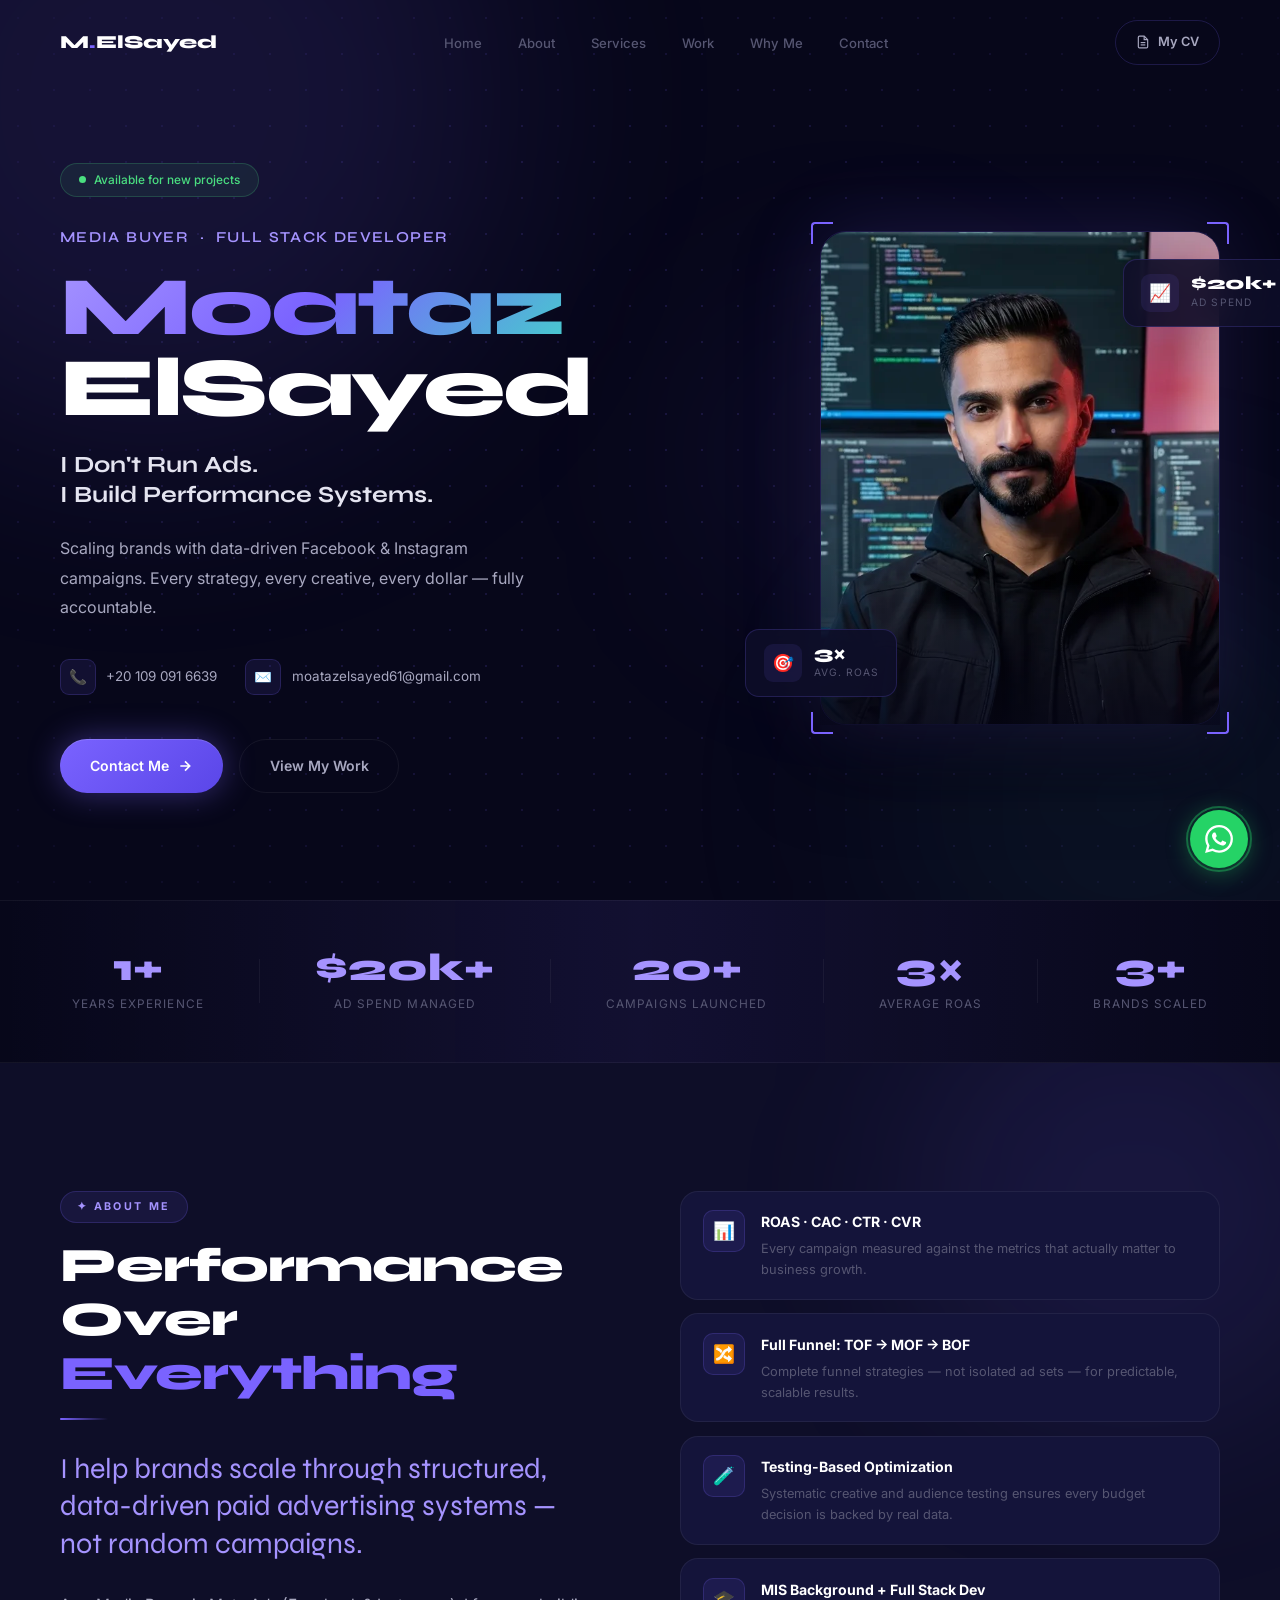
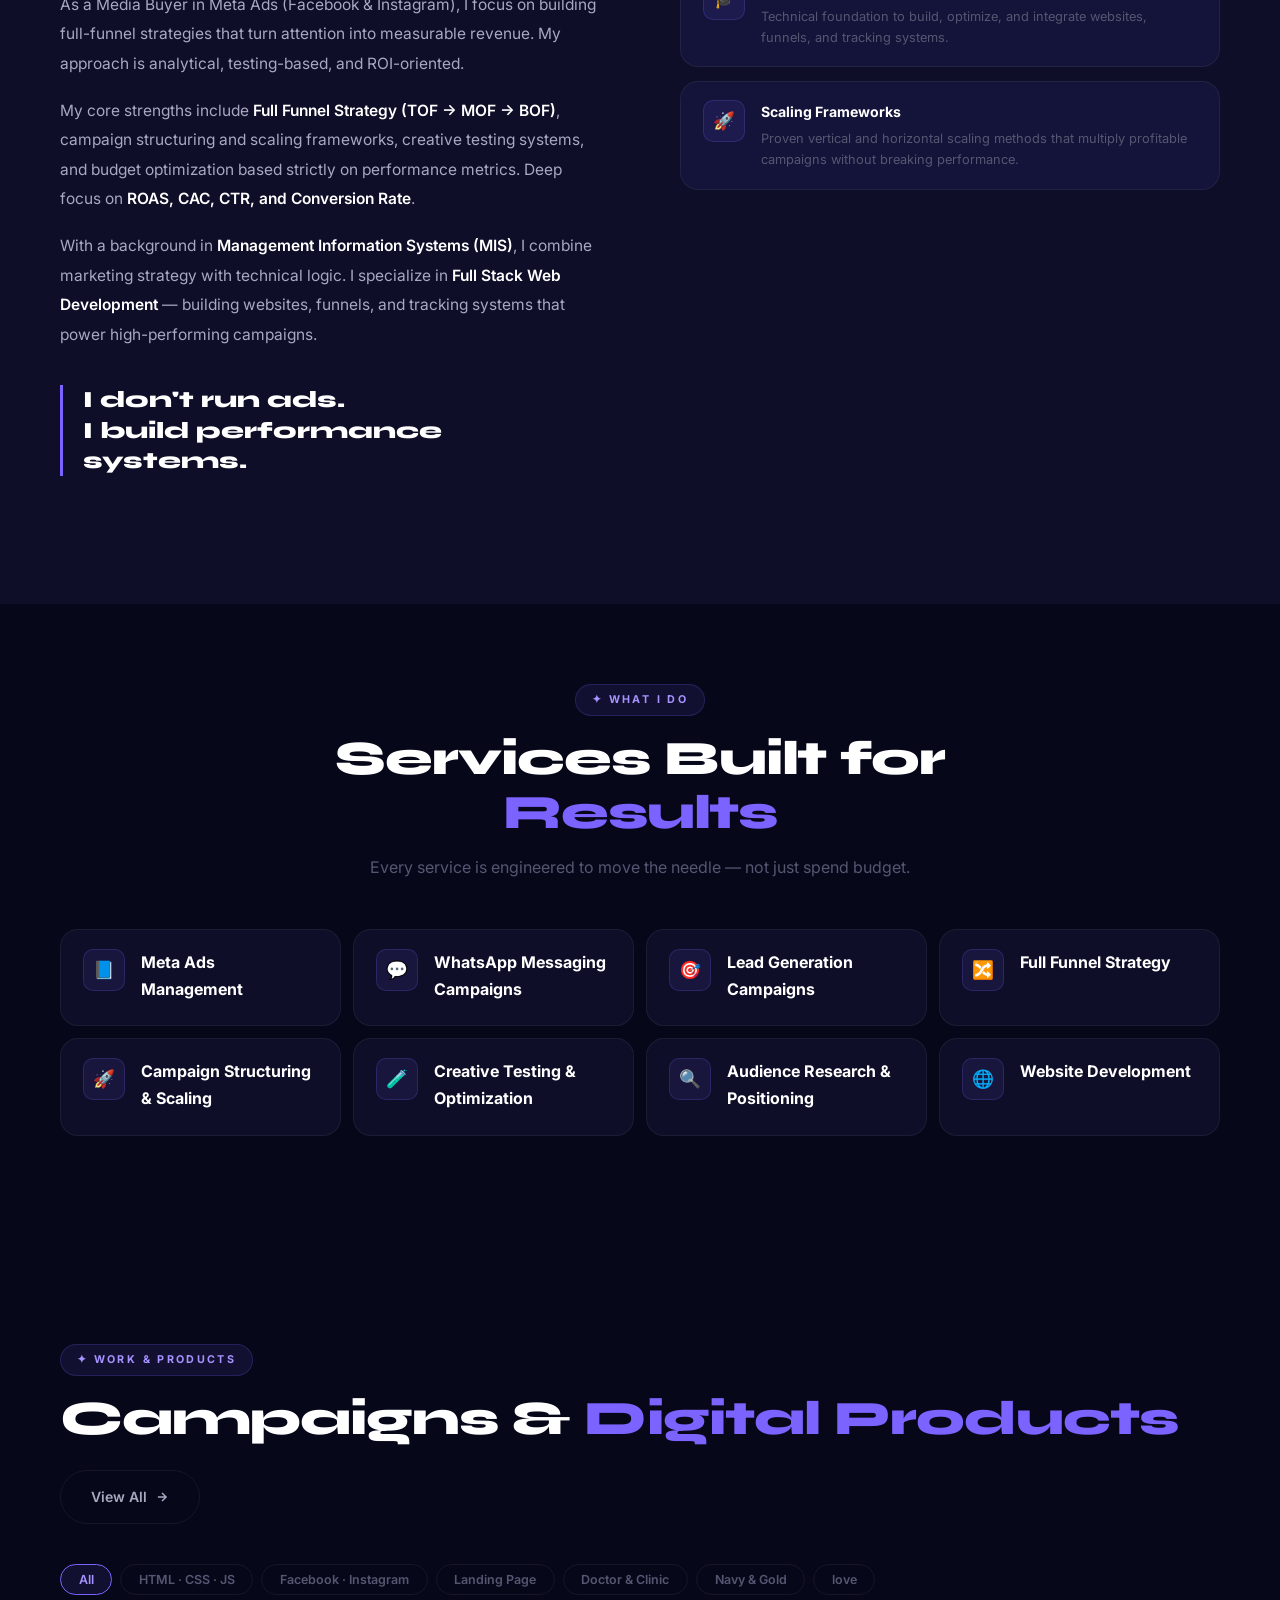
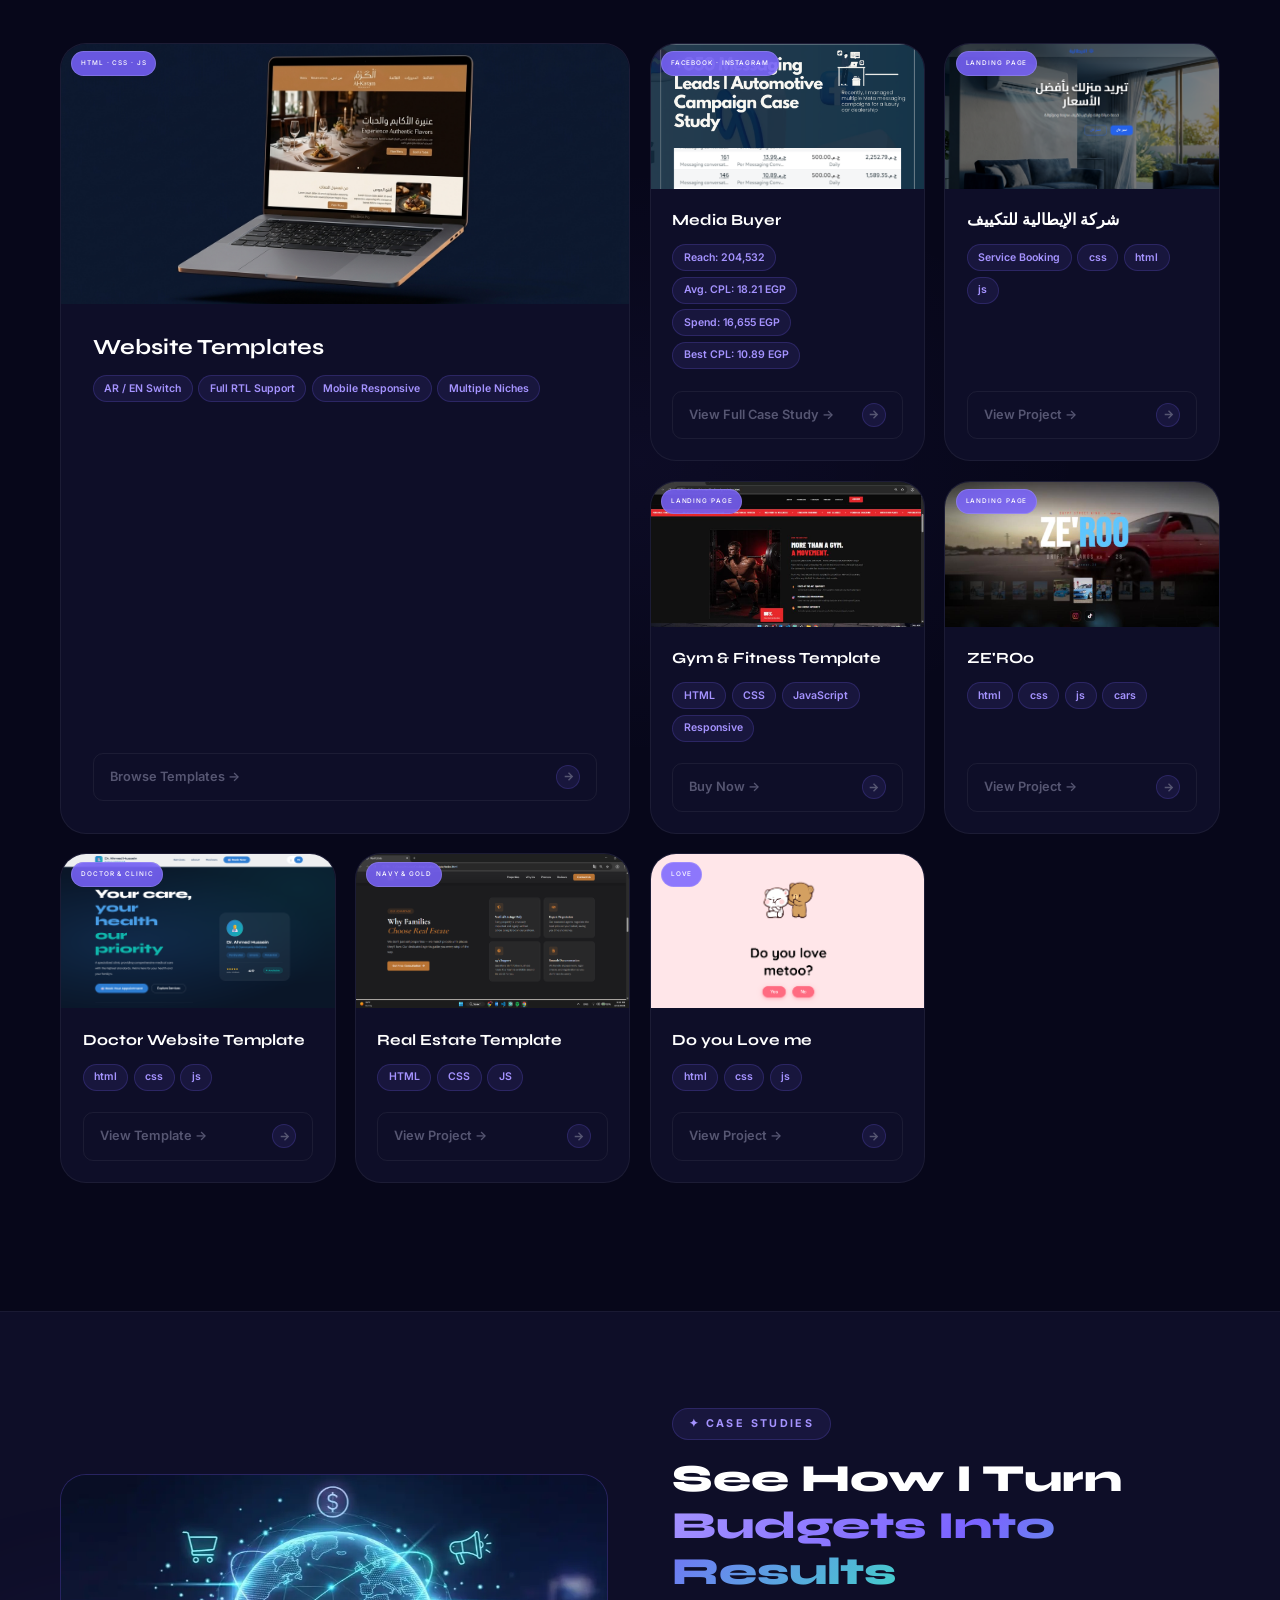
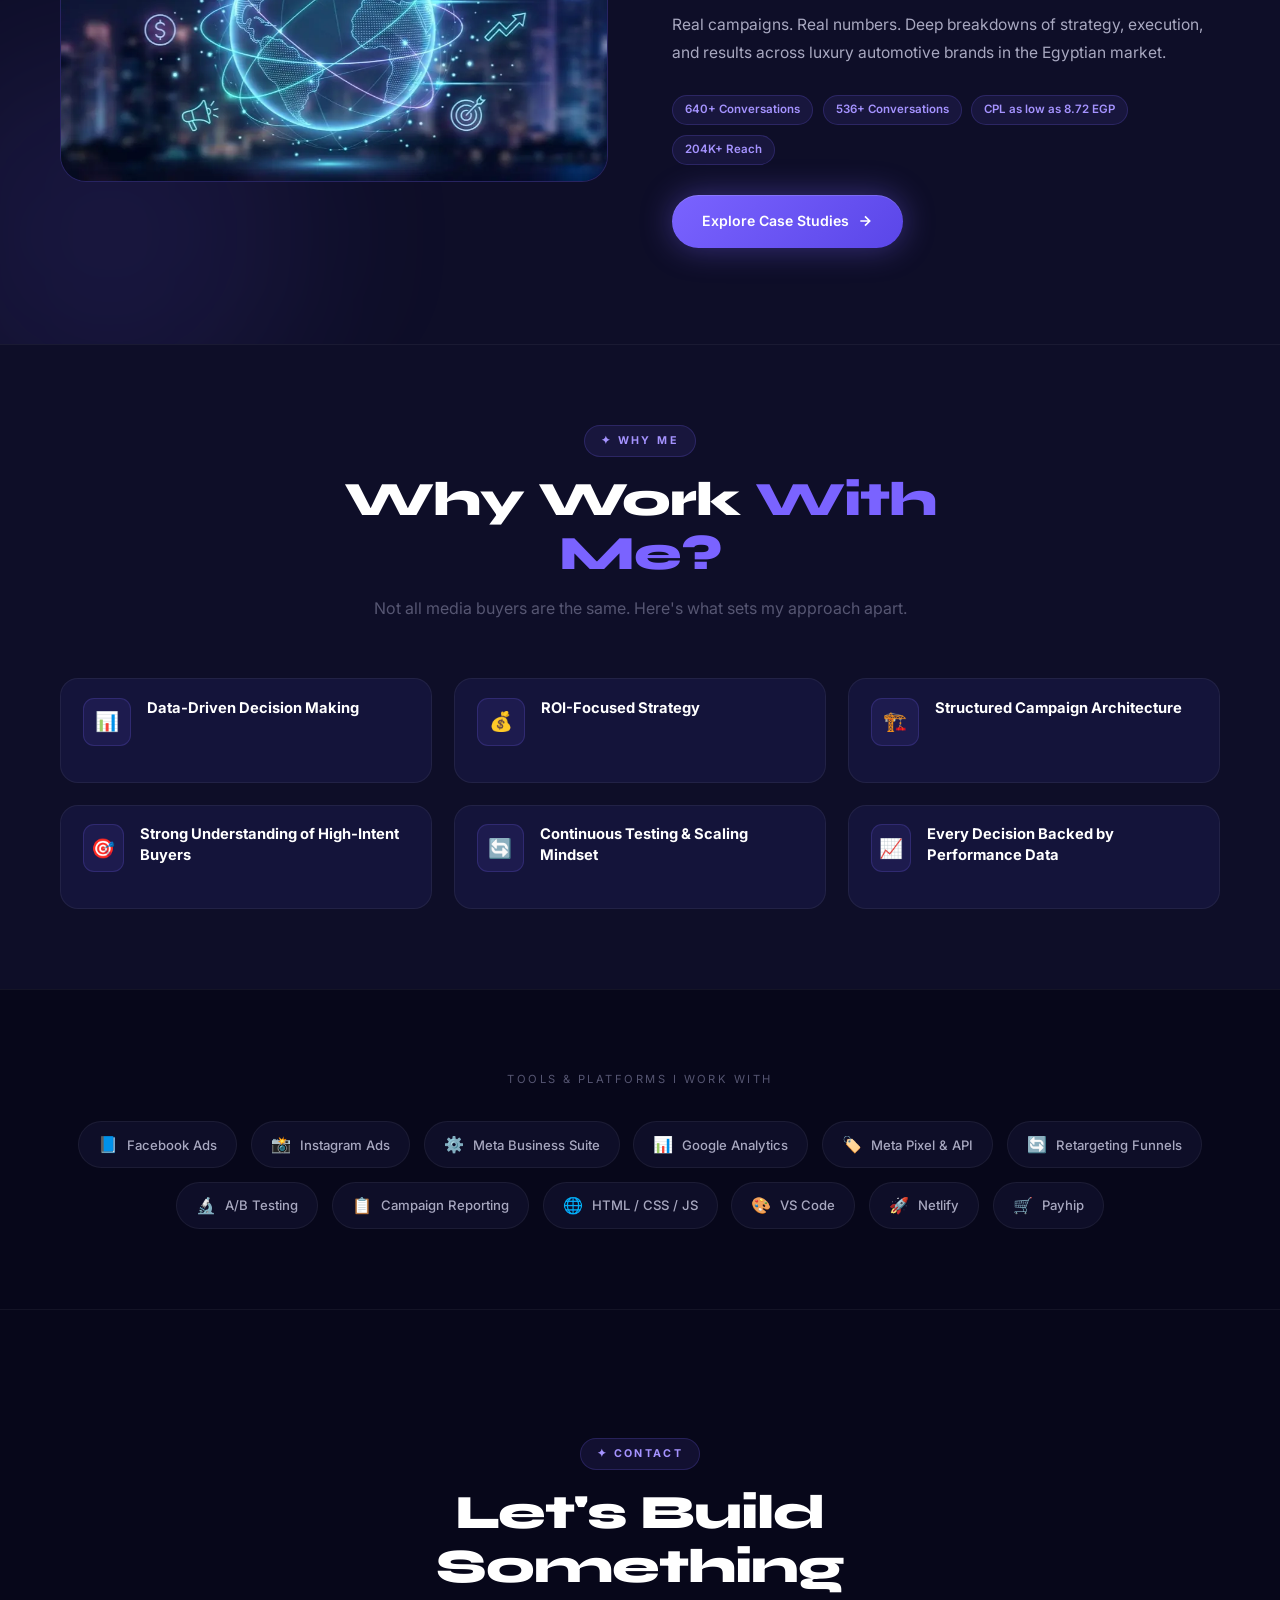
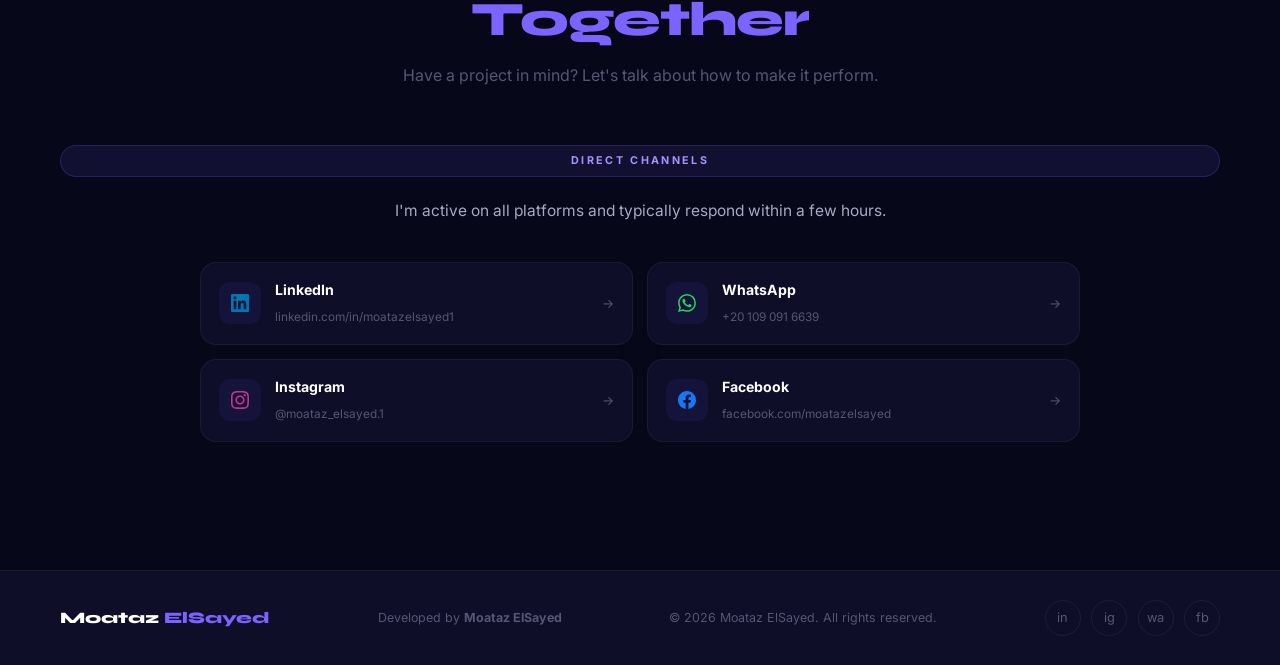
==== index.html @ 1de2728d "Update index.html" ====
<!DOCTYPE html>
<html lang="en">

<head>
  <!-- ══════════════════════════════════════════
       CHARSET & VIEWPORT — دايمًا أول حاجة
  ══════════════════════════════════════════ -->
  <meta charset="UTF-8" />
  <meta name="viewport" content="width=device-width, initial-scale=1.0" />

  <!-- ══════════════════════════════════════════
       PRELOADS & PRECONNECTS — تسريع التحميل
  ══════════════════════════════════════════ -->
  <link rel="preload" as="image" href="NEW.webp" type="image/webp" fetchpriority="high" />
  <link rel="preconnect" href="https://fonts.googleapis.com" />
  <link rel="preconnect" href="https://fonts.gstatic.com" crossorigin />
  <link rel="dns-prefetch" href="https://www.googletagmanager.com" />
  <link rel="dns-prefetch" href="https://fonts.googleapis.com" />

  <!-- ══════════════════════════════════════════
       ICONS
  ══════════════════════════════════════════ -->
  <link rel="icon" type="image/png" href="favicon.png" />
  <link rel="apple-touch-icon" href="favicon.png" />

  <!-- ══════════════════════════════════════════
       PRIMARY META TAGS
  ══════════════════════════════════════════ -->
  <title>Moataz ElSayed</title>

  <meta name="description"
    content="Moataz ElSayed – Media Buyer and Web Developer from Cairo, Egypt. Meta Ads specialist with proven results in lead generation, luxury automotive, and bilingual Arabic website design." />

  <meta name="keywords"
    content="Moataz ElSayed, Media Buyer Egypt, Meta Ads Specialist, Facebook Ads Expert, Instagram Ads, Performance Marketing, Lead Generation Egypt, Web Developer Egypt, Frontend Developer, Arabic Website Templates, RTL Website Design, Bilingual Websites, HTML Templates, Payhip Templates, تصميم مواقع, ميديا باير, إعلانات فيسبوك, إعلانات انستجرام, تسويق إلكتروني, تصميم مواقع عربية, برمجة مواقع, قوالب HTML عربية" />

  <meta name="author" content="Moataz ElSayed" />
  <meta name="robots" content="index, follow, max-image-preview:large, max-snippet:-1, max-video-preview:-1" />
  <meta name="theme-color" content="#00b4d8" />
  <meta name="language" content="en" />
  <meta name="revisit-after" content="30 days" />

  <!-- Geo Tags — مهمة للسيو المحلي -->
  <meta name="geo.region" content="EG-C" />
  <meta name="geo.placename" content="Cairo, Egypt" />
  <meta name="geo.position" content="30.0444;31.2357" />
  <meta name="ICBM" content="30.0444, 31.2357" />

  <!-- ══════════════════════════════════════════
       CANONICAL
  ══════════════════════════════════════════ -->
  <link rel="canonical" href="https://moataz.pages.dev/" />

  <!-- ══════════════════════════════════════════
       GOOGLE VERIFICATION
  ══════════════════════════════════════════ -->
  <meta name="google-site-verification" content="90o9MLkuCFx5QtkCwwcJfSA5UEPqp0JXamRcUK-8F-g" />

  <!-- ══════════════════════════════════════════
       OPEN GRAPH (Facebook / LinkedIn / WhatsApp)
  ══════════════════════════════════════════ -->
  <meta property="og:type" content="website" />
  <meta property="og:url" content="https://moataz.pages.dev/" />
  <meta property="og:site_name" content="Moataz ElSayed – Portfolio" />
  <meta property="og:title" content="Moataz ElSayed – Media Buyer & Web Developer" />
  <meta property="og:description" content="I Don't Run Ads. I Build Performance Systems. Meta Ads Specialist & Web Developer from Cairo, Egypt." />
  <meta property="og:image" content="https://moataz.pages.dev/favicon.png" />
  <meta property="og:image:width" content="1200">
  <meta property="og:image:height" content="630">
  <meta property="og:image:alt" content="Moataz ElSayed – Media Buyer & Web Developer from Egypt" />
  <meta property="og:locale" content="en_US" />
  <meta property="og:locale:alternate" content="ar_EG" />

  <!-- ══════════════════════════════════════════
       TWITTER CARD
  ══════════════════════════════════════════ -->
  <meta name="twitter:card" content="summary_large_image" />
  <meta name="twitter:title" content="Moataz ElSayed – Media Buyer, Meta Ads & Web Developer" />
  <meta name="twitter:description" content="I Don't Run Ads. I Build Performance Systems. Meta Ads Specialist & Web Developer from Cairo, Egypt." />
  <meta name="twitter:image" content="https://moataz.pages.dev/favicon.png" />
  <meta name="twitter:image:alt" content="Moataz ElSayed – Media Buyer & Web Developer" />

  <!-- ══════════════════════════════════════════
       STRUCTURED DATA (JSON-LD)
  ══════════════════════════════════════════ -->
  <script type="application/ld+json">
  {
    "@context": "https://schema.org",
    "@type": "Person",
    "name": "Moataz ElSayed",
    "url": "https://moataz.pages.dev/",
    "image": "https://moataz.pages.dev/favicon.png",
    "jobTitle": ["Media Buyer", "Meta Ads Specialist", "Web Developer"],
    "description": "Media Buyer and Web Developer from Cairo, Egypt. Specializing in Meta Ads, lead generation, and bilingual Arabic/English website development.",
    "address": {
      "@type": "PostalAddress",
      "addressLocality": "Cairo",
      "addressCountry": "EG"
    },
    "sameAs": [
      "https://www.linkedin.com/in/moatazelsayed1",
      "https://www.instagram.com/moataz_elsayed.1",
      "https://wa.me/201090916639",
      "https://payhip.com/MoatazElSayed"
    ],
    "telephone": "+201090916639",
    "email": "moatazelsayed61@gmail.com",
    "knowsAbout": [
      "Meta Ads",
      "Facebook Advertising",
      "Instagram Ads",
      "Media Buying",
      "Lead Generation",
      "Performance Marketing",
      "Web Development",
      "HTML",
      "CSS",
      "JavaScript",
      "RTL Web Design",
      "Arabic Website Templates"
    ],
    "alumniOf": {
      "@type": "CollegeOrUniversity",
      "name": "El Shorouk Academy",
      "address": {
        "@type": "PostalAddress",
        "addressCountry": "EG"
      }
    },
    "hasOfferCatalog": {
      "@type": "OfferCatalog",
      "name": "HTML Website Templates",
      "url": "https://payhip.com/MoatazElSayed"
    }
  }
  </script>

  <!-- ══════════════════════════════════════════
       GOOGLE ANALYTICS — سكريبت واحد بس كافي
  ══════════════════════════════════════════ -->
  <script async src="https://www.googletagmanager.com/gtag/js?id=G-5K7PLZEYGE"></script>
  <script>
    window.dataLayer = window.dataLayer || [];
    function gtag() { dataLayer.push(arguments); }
    gtag('js', new Date());
    gtag('config', 'G-5K7PLZEYGE');
    gtag('config', 'G-1Z8ZQZ5VZP');
    gtag('config', 'G-CSYH28GLMS');
  </script>

  <!-- ══════════════════════════════════════════
       FONTS
  ══════════════════════════════════════════ -->
  <link
    href="https://fonts.googleapis.com/css2?family=Syne:wght@400;600;700;800&family=Inter:wght@300;400;500;600&display=swap"
    rel="stylesheet" />

  <!-- ══════════════════════════════════════════
       STYLESHEET
  ══════════════════════════════════════════ -->
  <link rel="stylesheet" href="Style.css" />
</head>

<body>

  <!-- FLOATING WHATSAPP -->
  <a href="https://wa.me/+201090916639" target="_blank" class="wa-float" aria-label="Chat on WhatsApp">
    <div class="wa-float-pulse"></div>
    <svg xmlns="http://www.w3.org/2000/svg" viewBox="0 0 24 24" fill="white">
      <path
        d="M17.472 14.382c-.297-.149-1.758-.867-2.03-.967-.273-.099-.471-.148-.67.15-.197.297-.767.966-.94 1.164-.173.199-.347.223-.644.075-.297-.15-1.255-.463-2.39-1.475-.883-.788-1.48-1.761-1.653-2.059-.173-.297-.018-.458.13-.606.134-.133.298-.347.446-.52.149-.174.198-.298.298-.497.099-.198.05-.371-.025-.52-.075-.149-.669-1.612-.916-2.207-.242-.579-.487-.5-.669-.51-.173-.008-.371-.01-.57-.01-.198 0-.52.074-.792.372-.272.297-1.04 1.016-1.04 2.479 0 1.462 1.065 2.875 1.213 3.074.149.198 2.096 3.2 5.077 4.487.709.306 1.262.489 1.694.625.712.227 1.36.195 1.871.118.571-.085 1.758-.719 2.006-1.413.248-.694.248-1.289.173-1.413-.074-.124-.272-.198-.57-.347m-5.421 7.403h-.004a9.87 9.87 0 01-5.031-1.378l-.361-.214-3.741.982.998-3.648-.235-.374a9.86 9.86 0 01-1.51-5.26c.001-5.45 4.436-9.884 9.888-9.884 2.64 0 5.122 1.03 6.988 2.898a9.825 9.825 0 012.893 6.994c-.003 5.45-4.437 9.884-9.885 9.884m8.413-18.297A11.815 11.815 0 0012.05 0C5.495 0 .16 5.335.157 11.892c0 2.096.547 4.142 1.588 5.945L.057 24l6.305-1.654a11.882 11.882 0 005.683 1.448h.005c6.554 0 11.89-5.335 11.893-11.893a11.821 11.821 0 00-3.48-8.413Z" />
    </svg>
  </a>

  <!-- NAV -->
  <nav id="navbar">
    <div class="container nav-inner">
      <div class="nav-logo">M<span>.</span>ElSayed</div>
      <ul class="nav-links" id="navLinks">
        <li><a href="#hero">Home</a></li>
        <li><a href="#about">About</a></li>
        <li><a href="#services">Services</a></li>
        <li><a href="#case-studies">Work</a></li>
        <li><a href="#why">Why Me</a></li>
        <li><a href="#contact">Contact</a></li>
      </ul>
      <div class="nav-right">
        <a href="https://drive.google.com/file/d/1872uom9s2tJAp1fFZY_hB5Xy3TsXwX5n/view?usp=drivesdk" target="_blank"
          class="btn-cv">
          <svg xmlns="http://www.w3.org/2000/svg" width="14" height="14" fill="none" stroke="currentColor"
            stroke-width="2" viewBox="0 0 24 24">
            <path d="M14 2H6a2 2 0 0 0-2 2v16a2 2 0 0 0 2 2h12a2 2 0 0 0 2-2V8z" />
            <polyline points="14 2 14 8 20 8" />
            <line x1="16" y1="13" x2="8" y2="13" />
            <line x1="16" y1="17" x2="8" y2="17" />
          </svg>
          My CV
        </a>
        <button class="hamburger" id="hamburger"
          aria-label="Toggle menu"><span></span><span></span><span></span></button>
      </div>
    </div>
  </nav>

  <!-- ================================================================
     HERO
     ================================================================ -->
  <section id="hero">
    <div class="blob blob-1"></div>
    <div class="blob blob-2"></div>
    <div class="blob blob-3"></div>
    <div class="container">
      <div class="hero-inner">

        <!-- Text Column -->
        <div class="hero-text">
          <div class="availability">Available for new projects</div>
          <p class="hero-role">Media Buyer &nbsp;·&nbsp; Full Stack Developer</p>
          <h1 class="hero-name"><span class="grad">Moataz</span><br>ElSayed</h1>
          <p class="hero-tagline">I Don't Run Ads.<br>I Build Performance Systems.</p>
          <p class="hero-desc">Scaling brands with data-driven Facebook & Instagram campaigns. Every strategy, every
            creative, every dollar — fully accountable.</p>
          <div class="hero-contact-row">
            <div class="contact-chip">
              <div class="chip-icon">📞</div>
              <span>+20 109 091 6639</span>
            </div>
            <div class="contact-chip">
              <div class="chip-icon">✉️</div>
              <span><a href="mailto:moatazelsayed61@gmail.com">moatazelsayed61@gmail.com</a></span>
            </div>
          </div>
          <div class="hero-cta">
            <a href="#contact" class="btn btn-purple">
              Contact Me
              <svg xmlns="http://www.w3.org/2000/svg" width="16" height="16" fill="none" stroke="currentColor"
                stroke-width="2.5" viewBox="0 0 24 24">
                <path d="M5 12h14M12 5l7 7-7 7" />
              </svg>
            </a>
            <a href="#case-studies" class="btn btn-ghost">View My Work</a>
          </div>
        </div>

        <!-- Photo Column -->
        <div class="hero-photo-col">
          <div class="hero-photo">
            <img src="NEW.webp" alt="Moataz ElSayed" />
          </div>
          <div class="corner corner-tl"></div>
          <div class="corner corner-tr"></div>
          <div class="corner corner-bl"></div>
          <div class="corner corner-br"></div>
          <div class="stat-pill stat-pill-1">
            <div class="sp-icon">🎯</div>
            <div>
              <div class="sp-num">3×</div>
              <div class="sp-lbl">Avg. ROAS</div>
            </div>
          </div>
          <div class="stat-pill stat-pill-2">
            <div class="sp-icon">📈</div>
            <div>
              <div class="sp-num">$20k+</div>
              <div class="sp-lbl">Ad Spend</div>
            </div>
          </div>
        </div>

      </div>
    </div>
  </section>

  <!-- ================================================================
     STATS BAR
     ================================================================ -->
  <section id="stats">
    <div class="container">
      <div class="stats-inner">
        <div class="stat-item">
          <div class="s-num">1+</div>
          <div class="s-lbl">Years Experience</div>
        </div>
        <div class="stat-divider"></div>
        <div class="stat-item">
          <div class="s-num">$20k+</div>
          <div class="s-lbl">Ad Spend Managed</div>
        </div>
        <div class="stat-divider"></div>
        <div class="stat-item">
          <div class="s-num">20+</div>
          <div class="s-lbl">Campaigns Launched</div>
        </div>
        <div class="stat-divider"></div>
        <div class="stat-item">
          <div class="s-num">3×</div>
          <div class="s-lbl">Average ROAS</div>
        </div>
        <div class="stat-divider"></div>
        <div class="stat-item">
          <div class="s-num">3+</div>
          <div class="s-lbl">Brands Scaled</div>
        </div>
      </div>
    </div>
  </section>

  <!-- ================================================================
     ABOUT
     ================================================================ -->
  <section id="about">
    <div class="container">
      <div class="about-grid">

        <div class="reveal">
          <div class="tag">✦ About Me</div>
          <h2 class="section-title">Performance Over <span>Everything</span></h2>
          <div
            style="width:48px;height:2px;background:linear-gradient(90deg,var(--purple),transparent);border-radius:1px;margin:1.1rem 0 1.85rem">
          </div>
          <p class="about-highlight">I help brands scale through structured, data-driven paid advertising systems — not
            random campaigns.</p>
          <div class="about-body">
            <p>As a Media Buyer in Meta Ads (Facebook & Instagram), I focus on building full-funnel strategies that turn
              attention into measurable revenue. My approach is analytical, testing-based, and ROI-oriented.</p>
            <p>My core strengths include <strong>Full Funnel Strategy (TOF → MOF → BOF)</strong>, campaign structuring
              and scaling frameworks, creative testing systems, and budget optimization based strictly on performance
              metrics. Deep focus on <strong>ROAS, CAC, CTR, and Conversion Rate</strong>.</p>
            <p>With a background in <strong>Management Information Systems (MIS)</strong>, I combine marketing strategy
              with technical logic. I specialize in <strong>Full Stack Web Development</strong> — building websites,
              funnels, and tracking systems that power high-performing campaigns.</p>
          </div>
          <div class="about-tagline">I don't run ads.<br>I build performance systems.</div>
        </div>

        <div class="about-cards reveal">
          <div class="about-card">
            <div class="about-card-icon">📊</div>
            <div>
              <h4>ROAS · CAC · CTR · CVR</h4>
              <p>Every campaign measured against the metrics that actually matter to business growth.</p>
            </div>
          </div>
          <div class="about-card">
            <div class="about-card-icon">🔀</div>
            <div>
              <h4>Full Funnel: TOF → MOF → BOF</h4>
              <p>Complete funnel strategies — not isolated ad sets — for predictable, scalable results.</p>
            </div>
          </div>
          <div class="about-card">
            <div class="about-card-icon">🧪</div>
            <div>
              <h4>Testing-Based Optimization</h4>
              <p>Systematic creative and audience testing ensures every budget decision is backed by real data.</p>
            </div>
          </div>
          <div class="about-card">
            <div class="about-card-icon">🎓</div>
            <div>
              <h4>MIS Background + Full Stack Dev</h4>
              <p>Technical foundation to build, optimize, and integrate websites, funnels, and tracking systems.</p>
            </div>
          </div>
          <div class="about-card">
            <div class="about-card-icon">🚀</div>
            <div>
              <h4>Scaling Frameworks</h4>
              <p>Proven vertical and horizontal scaling methods that multiply profitable campaigns without breaking
                performance.</p>
            </div>
          </div>
        </div>

      </div>
    </div>
  </section>

  <!-- ================================================================
     SERVICES
     ================================================================ -->
  <section id="services">
    <div class="container">
      <div class="section-header reveal">
        <div class="tag">✦ What I Do</div>
        <h2 class="section-title">Services Built for <span>Results</span></h2>
        <p class="section-sub">Every service is engineered to move the needle — not just spend budget.</p>
      </div>
      <div class="services-grid">
        <div class="service-card reveal">
          <div class="service-icon">📘</div>
          <h3 class="service-title">Meta Ads Management</h3>
        </div>
        <div class="service-card reveal">
          <div class="service-icon">💬</div>
          <h3 class="service-title">WhatsApp Messaging Campaigns</h3>
        </div>
        <div class="service-card reveal">
          <div class="service-icon">🎯</div>
          <h3 class="service-title">Lead Generation Campaigns</h3>
        </div>
        <div class="service-card reveal">
          <div class="service-icon">🔀</div>
          <h3 class="service-title">Full Funnel Strategy</h3>
        </div>
        <div class="service-card reveal">
          <div class="service-icon">🚀</div>
          <h3 class="service-title">Campaign Structuring & Scaling</h3>
        </div>
        <div class="service-card reveal">
          <div class="service-icon">🧪</div>
          <h3 class="service-title">Creative Testing & Optimization</h3>
        </div>
        <div class="service-card reveal">
          <div class="service-icon">🔍</div>
          <h3 class="service-title">Audience Research & Positioning</h3>
        </div>
        <div class="service-card reveal">
          <div class="service-icon">🌐</div>
          <h3 class="service-title">Website Development</h3>
        </div>
      </div>
    </div>
  </section>

  <!-- ================================================================
     MY WORK — BENTO GRID
     ================================================================ -->
  <section id="case-studies">
    <div class="container">

      <!-- Header -->
      <div class="cs-section-header reveal">
        <div>
          <div class="tag">✦ Work & Products</div>
          <h2 class="section-title">Campaigns & <span>Digital Products</span></h2>
        </div>
        <a href="case-studies.html" class="btn btn-ghost">
          View All
          <svg xmlns="http://www.w3.org/2000/svg" width="14" height="14" fill="none" stroke="currentColor"
            stroke-width="2.5" viewBox="0 0 24 24">
            <path d="M5 12h14M12 5l7 7-7 7" />
          </svg>
        </a>
      </div>

      <!-- Filters — built by JS -->
      <div class="cs-filters reveal" id="csFilters"></div>

      <!-- Bento Grid — built by JS -->
      <div class="projects-grid" id="projectsGrid">
        <div class="cs-loading">
          <div class="cs-spinner"></div>
          Loading projects…
        </div>
      </div>

    </div>
  </section>

  <!-- ================================================================
     CS BANNER
     ================================================================ -->
  <section id="cs-banner">
    <div class="container">
      <div class="cs-banner-inner" onclick="window.location.href='case-studies.html'">
        <div class="cs-banner-img"><img src="cs.webp" alt="Case Studies" /></div>
        <div class="cs-banner-text">
          <div class="tag">✦ Case Studies</div>
          <h2>See How I Turn <span class="grad">Budgets Into Results</span></h2>
          <p>Real campaigns. Real numbers. Deep breakdowns of strategy, execution, and results across luxury automotive
            brands in the Egyptian market.</p>
          <div class="cs-chips">
            <span class="result-chip">640+ Conversations</span>
            <span class="result-chip">536+ Conversations</span>
            <span class="result-chip">CPL as low as 8.72 EGP</span>
            <span class="result-chip">204K+ Reach</span>
          </div>
          <a href="case-studies.html" class="btn btn-purple">
            Explore Case Studies
            <svg xmlns="http://www.w3.org/2000/svg" width="16" height="16" fill="none" stroke="currentColor"
              stroke-width="2.5" viewBox="0 0 24 24">
              <path d="M5 12h14M12 5l7 7-7 7" />
            </svg>
          </a>
        </div>
      </div>
    </div>
  </section>

  <!-- ================================================================
     WHY ME
     ================================================================ -->
  <section id="why">
    <div class="container">
      <div class="reveal" style="text-align:center;max-width:600px;margin:0 auto">
        <div class="tag">✦ Why Me</div>
        <h2 class="section-title">Why Work <span>With Me?</span></h2>
        <p style="font-size:1rem;color:var(--gray-3);margin-top:.85rem;line-height:1.75">Not all media buyers are the
          same. Here's what sets my approach apart.</p>
      </div>
      <div class="why-grid">
        <div class="why-card reveal">
          <div class="why-card-icon">📊</div>
          <h4>Data-Driven Decision Making</h4>
        </div>
        <div class="why-card reveal">
          <div class="why-card-icon">💰</div>
          <h4>ROI-Focused Strategy</h4>
        </div>
        <div class="why-card reveal">
          <div class="why-card-icon">🏗️</div>
          <h4>Structured Campaign Architecture</h4>
        </div>
        <div class="why-card reveal">
          <div class="why-card-icon">🎯</div>
          <h4>Strong Understanding of High-Intent Buyers</h4>
        </div>
        <div class="why-card reveal">
          <div class="why-card-icon">🔄</div>
          <h4>Continuous Testing & Scaling Mindset</h4>
        </div>
        <div class="why-card reveal">
          <div class="why-card-icon">📈</div>
          <h4>Every Decision Backed by Performance Data</h4>
        </div>
      </div>
    </div>
  </section>

  <!-- ================================================================
     TOOLS
     ================================================================ -->
  <section id="tools">
    <div class="container">
      <p class="tools-label reveal">Tools & Platforms I Work With</p>
      <div class="tools-row">
        <div class="tool-badge reveal"><span class="tb-icon">📘</span> Facebook Ads</div>
        <div class="tool-badge reveal"><span class="tb-icon">📸</span> Instagram Ads</div>
        <div class="tool-badge reveal"><span class="tb-icon">⚙️</span> Meta Business Suite</div>
        <div class="tool-badge reveal"><span class="tb-icon">📊</span> Google Analytics</div>
        <div class="tool-badge reveal"><span class="tb-icon">🏷️</span> Meta Pixel & API</div>
        <div class="tool-badge reveal"><span class="tb-icon">🔄</span> Retargeting Funnels</div>
        <div class="tool-badge reveal"><span class="tb-icon">🔬</span> A/B Testing</div>
        <div class="tool-badge reveal"><span class="tb-icon">📋</span> Campaign Reporting</div>
        <div class="tool-badge reveal"><span class="tb-icon">🌐</span> HTML / CSS / JS</div>
        <div class="tool-badge reveal"><span class="tb-icon">🎨</span> VS Code</div>
        <div class="tool-badge reveal"><span class="tb-icon">🚀</span> Netlify</div>
        <div class="tool-badge reveal"><span class="tb-icon">🛒</span> Payhip</div>
      </div>
    </div>
  </section>

  <!-- ================================================================
     CONTACT
     ================================================================ -->
  <section id="contact">
    <div class="container">
      <div class="section-header reveal" style="text-align:center;margin-bottom:3.5rem;">
        <div class="tag">✦ Contact</div>
        <h2 class="section-title">Let's Build Something <span>Together</span></h2>
        <p class="section-sub">Have a project in mind? Let's talk about how to make it perform.</p>
      </div>
      <div class="reveal">
        <div class="tag" style="margin-bottom:1.25rem;display:block;text-align:center">Direct Channels</div>
        <p class="contact-info-text" style="text-align:center">I'm active on all platforms and typically respond within
          a few hours.</p>
        <div class="social-links">
          <a href="http://www.linkedin.com/in/moatazelsayed1" target="_blank" class="social-link sl-linkedin">
            <div class="sl-icon"><svg xmlns="http://www.w3.org/2000/svg" width="18" height="18" fill="#0077B5"
                viewBox="0 0 24 24">
                <path
                  d="M20.447 20.452h-3.554v-5.569c0-1.328-.027-3.037-1.852-3.037-1.853 0-2.136 1.445-2.136 2.939v5.667H9.351V9h3.414v1.561h.046c.477-.9 1.637-1.85 3.37-1.85 3.601 0 4.267 2.37 4.267 5.455v6.286zM5.337 7.433c-1.144 0-2.063-.926-2.063-2.065 0-1.138.92-2.063 2.063-2.063 1.14 0 2.064.925 2.064 2.063 0 1.139-.925 2.065-2.064 2.065zm1.782 13.019H3.555V9h3.564v11.452zM22.225 0H1.771C.792 0 0 .774 0 1.729v20.542C0 23.227.792 24 1.771 24h20.451C23.2 24 24 23.227 24 22.271V1.729C24 .774 23.2 0 22.222 0h.003z" />
              </svg></div>
            <div class="sl-text"><strong>LinkedIn</strong><span>linkedin.com/in/moatazelsayed1</span></div>
            <span class="sl-arrow">→</span>
          </a>
          <a href="https://wa.me/+201090916639" target="_blank" class="social-link sl-whatsapp">
            <div class="sl-icon"><svg xmlns="http://www.w3.org/2000/svg" width="18" height="18" fill="#25D366"
                viewBox="0 0 24 24">
                <path
                  d="M17.472 14.382c-.297-.149-1.758-.867-2.03-.967-.273-.099-.471-.148-.67.15-.197.297-.767.966-.94 1.164-.173.199-.347.223-.644.075-.297-.15-1.255-.463-2.39-1.475-.883-.788-1.48-1.761-1.653-2.059-.173-.297-.018-.458.13-.606.134-.133.298-.347.446-.52.149-.174.198-.298.298-.497.099-.198.05-.371-.025-.52-.075-.149-.669-1.612-.916-2.207-.242-.579-.487-.5-.669-.51-.173-.008-.371-.01-.57-.01-.198 0-.52.074-.792.372-.272.297-1.04 1.016-1.04 2.479 0 1.462 1.065 2.875 1.213 3.074.149.198 2.096 3.2 5.077 4.487.709.306 1.262.489 1.694.625.712.227 1.36.195 1.871.118.571-.085 1.758-.719 2.006-1.413.248-.694.248-1.289.173-1.413-.074-.124-.272-.198-.57-.347m-5.421 7.403h-.004a9.87 9.87 0 01-5.031-1.378l-.361-.214-3.741.982.998-3.648-.235-.374a9.86 9.86 0 01-1.51-5.26c.001-5.45 4.436-9.884 9.888-9.884 2.64 0 5.122 1.03 6.988 2.898a9.825 9.825 0 012.893 6.994c-.003 5.45-4.437 9.884-9.885 9.884m8.413-18.297A11.815 11.815 0 0012.05 0C5.495 0 .16 5.335.157 11.892c0 2.096.547 4.142 1.588 5.945L.057 24l6.305-1.654a11.882 11.882 0 005.683 1.448h.005c6.554 0 11.89-5.335 11.893-11.893a11.821 11.821 0 00-3.48-8.413Z" />
              </svg></div>
            <div class="sl-text"><strong>WhatsApp</strong><span>+20 109 091 6639</span></div>
            <span class="sl-arrow">→</span>
          </a>
          <a href="https://www.instagram.com/moataz_elsayed.1" target="_blank" class="social-link sl-instagram">
            <div class="sl-icon"><svg xmlns="http://www.w3.org/2000/svg" width="18" height="18" fill="#C13584"
                viewBox="0 0 24 24">
                <path
                  d="M12 2.163c3.204 0 3.584.012 4.85.07 3.252.148 4.771 1.691 4.919 4.919.058 1.265.069 1.645.069 4.849 0 3.205-.012 3.584-.069 4.849-.149 3.225-1.664 4.771-4.919 4.919-1.266.058-1.644.07-4.85.07-3.204 0-3.584-.012-4.849-.07-3.26-.149-4.771-1.699-4.919-4.92-.058-1.265-.07-1.644-.07-4.849 0-3.204.013-3.583.07-4.849.149-3.227 1.664-4.771 4.919-4.919 1.266-.057 1.645-.069 4.849-.069zm0-2.163c-3.259 0-3.667.014-4.947.072-4.358.2-6.78 2.618-6.98 6.98-.059 1.281-.073 1.689-.073 4.948 0 3.259.014 3.668.072 4.948.2 4.358 2.618 6.78 6.98 6.98 1.281.058 1.689.072 4.948.072 3.259 0 3.668-.014 4.948-.072 4.354-.2 6.782-2.618 6.979-6.98.059-1.28.073-1.689.073-4.948 0-3.259-.014-3.667-.072-4.947-.196-4.354-2.617-6.78-6.979-6.98-1.281-.059-1.69-.073-4.949-.073zm0 5.838c-3.403 0-6.162 2.759-6.162 6.162s2.759 6.163 6.162 6.163 6.162-2.759 6.162-6.163c0-3.403-2.759-6.162-6.162-6.162zm0 10.162c-2.209 0-4-1.79-4-4 0-2.209 1.791-4 4-4s4 1.791 4 4c0 2.21-1.791 4-4 4zm6.406-11.845c-.796 0-1.441.645-1.441 1.44s.645 1.44 1.441 1.44c.795 0 1.439-.645 1.439-1.44s-.644-1.44-1.439-1.44z" />
              </svg></div>
            <div class="sl-text"><strong>Instagram</strong><span>@moataz_elsayed.1</span></div>
            <span class="sl-arrow">→</span>
          </a>
          <a href="https://www.facebook.com/moatazelsayed11" target="_blank" class="social-link sl-facebook">
            <div class="sl-icon"><svg xmlns="http://www.w3.org/2000/svg" width="18" height="18" fill="#1877F2"
                viewBox="0 0 24 24">
                <path
                  d="M24 12.073c0-6.627-5.373-12-12-12s-12 5.373-12 12c0 5.99 4.388 10.954 10.125 11.854v-8.385H7.078v-3.47h3.047V9.43c0-3.007 1.792-4.669 4.533-4.669 1.312 0 2.686.235 2.686.235v2.953H15.83c-1.491 0-1.956.925-1.956 1.874v2.25h3.328l-.532 3.47h-2.796v8.385C19.612 23.027 24 18.062 24 12.073z" />
              </svg></div>
            <div class="sl-text"><strong>Facebook</strong><span>facebook.com/moatazelsayed</span></div>
            <span class="sl-arrow">→</span>
          </a>
        </div>
      </div>
    </div>
  </section>

  <!-- ================================================================
     FOOTER
     ================================================================ -->
  <footer>
    <div class="container footer-inner">
      <div class="footer-logo">Moataz <span>ElSayed</span></div>
      <div class="footer-copy">Developed by <strong>Moataz ElSayed</strong></div>
      <div class="footer-copy">&copy; 2026 Moataz ElSayed. All rights reserved.</div>
      <div class="footer-socials">
        <a href="http://www.linkedin.com/in/moatazelsayed1" target="_blank">in</a>
        <a href="https://www.instagram.com/moataz_elsayed.1" target="_blank">ig</a>
        <a href="https://wa.me/+201090916639" target="_blank">wa</a>
        <a href="https://www.facebook.com/moatazelsayed11/" target="_blank">fb</a>
      </div>
    </div>
  </footer>

  <script data-cfasync="false" src="/cdn-cgi/scripts/5c5dd728/cloudflare-static/email-decode.min.js"></script>

  <!-- ================================================================
     PROJECTS — reads from projects.json → Bento Grid
     ================================================================ -->
  <script>
    (function () {
      const GRID = document.getElementById('projectsGrid');
      const FILTERS = document.getElementById('csFilters');
      let ALL = [];
      let active = 'All';

      function esc(s) { return String(s || '').replace(/&/g, '&amp;').replace(/</g, '&lt;').replace(/>/g, '&gt;').replace(/"/g, '&quot;'); }

      const ARROW_SVG = `<svg xmlns="http://www.w3.org/2000/svg" width="13" height="13" fill="none" stroke="currentColor" stroke-width="2.5" viewBox="0 0 24 24"><path d="M5 12h14M12 5l7 7-7 7"/></svg>`;

      function buildCard(item, idx) {
        const thumb = item.image
          ? `<img src="${esc(item.image)}" alt="${esc(item.title)}" loading="lazy"/>`
          : `<div class="pj-thumb-ph"><span class="ph-icon">🖼️</span><span class="ph-label">No image</span></div>`;

        const chips = (item.chips || []).map(c => `<span class="pj-chip">${esc(c)}</span>`).join('');

        return `
      <div class="pj-card reveal">
        <div class="pj-thumb">
          ${thumb}
          ${item.badge ? `<span class="pj-badge">${esc(item.badge)}</span>` : ''}
        </div>
        <div class="pj-body">
          <h3 class="pj-title">${esc(item.title)}</h3>
          ${item.desc ? `<p class="pj-desc">${esc(item.desc)}</p>` : ''}
          ${chips ? `<div class="pj-chips">${chips}</div>` : ''}
        </div>
        <div class="pj-footer">
          <a href="${esc(item.link || '#')}" target="_blank" rel="noopener" class="pj-link">
            ${esc(item.btnText || 'View Project')}
            <span class="pj-link-arrow">${ARROW_SVG}</span>
          </a>
        </div>
      </div>`;
      }

      const obs = new IntersectionObserver(entries => {
        entries.forEach(e => {
          if (e.isIntersecting) {
            const sibs = [...(e.target.parentElement?.querySelectorAll('.reveal') || [])];
            e.target.style.transitionDelay = Math.min(sibs.indexOf(e.target) * .08, .45) + 's';
            e.target.classList.add('visible');
            obs.unobserve(e.target);
          }
        });
      }, { threshold: .08 });

      function render(list) {
        if (!list.length) {
          GRID.innerHTML = `<div class="cs-empty"><div class="cs-empty-icon">📂</div><p>No projects in this category yet.</p></div>`;
          return;
        }
        GRID.innerHTML = list.map(buildCard).join('');
        GRID.querySelectorAll('.reveal').forEach(el => obs.observe(el));
      }

      function buildFilters(data) {
        const badges = ['All', ...new Set(data.map(p => p.badge).filter(Boolean))];
        FILTERS.innerHTML = badges.map(b => `<button class="cs-filter-btn${b === active ? ' active' : ''}" data-f="${esc(b)}">${esc(b)}</button>`).join('');
        FILTERS.querySelectorAll('.cs-filter-btn').forEach(btn => {
          btn.addEventListener('click', () => {
            active = btn.dataset.f;
            FILTERS.querySelectorAll('.cs-filter-btn').forEach(b => b.classList.toggle('active', b.dataset.f === active));
            render(active === 'All' ? ALL : ALL.filter(p => p.badge === active));
          });
        });
      }

      async function load() {
        try {
          const res = await fetch('projects.json?v=' + Date.now());
          if (!res.ok) throw new Error('HTTP ' + res.status);
          ALL = await res.json();
          if (!Array.isArray(ALL) || !ALL.length) {
            GRID.innerHTML = `<div class="cs-empty"><div class="cs-empty-icon">📂</div><p>No projects yet. Add some from the admin dashboard.</p></div>`;
            return;
          }
          buildFilters(ALL);
          render(ALL);
        } catch (e) {
          console.error('projects.json error:', e);
          GRID.innerHTML = `<div class="cs-empty"><div class="cs-empty-icon">⚠️</div><p>Could not load projects. Make sure projects.json exists.</p></div>`;
        }
      }
      load();
    })();
  </script>

  <!-- ================================================================
     GLOBAL SCRIPTS
     ================================================================ -->
  <script>
    /* Nav */
    const navbar = document.getElementById('navbar');
    window.addEventListener('scroll', () => navbar.classList.toggle('scrolled', window.scrollY > 50));

    /* Hamburger */
    const hamburger = document.getElementById('hamburger');
    const navLinks = document.getElementById('navLinks');
    hamburger.addEventListener('click', () => navLinks.classList.toggle('open'));
    navLinks.querySelectorAll('a').forEach(l => l.addEventListener('click', () => navLinks.classList.remove('open')));

    /* Reveal */
    const revEls = document.querySelectorAll('.reveal');
    const revObs = new IntersectionObserver(entries => {
      entries.forEach(e => {
        if (e.isIntersecting) {
          const sibs = [...(e.target.parentElement?.querySelectorAll('.reveal') || [])];
          e.target.style.transitionDelay = Math.min(sibs.indexOf(e.target) * .07, .4) + 's';
          e.target.classList.add('visible');
          revObs.unobserve(e.target);
        }
      });
    }, { threshold: .1 });
    revEls.forEach(el => revObs.observe(el));

    /* Smooth scroll */
    document.querySelectorAll('a[href^="#"]').forEach(a => {
      a.addEventListener('click', e => {
        const t = document.querySelector(a.getAttribute('href'));
        if (t) { e.preventDefault(); t.scrollIntoView({ behavior: 'smooth', block: 'start' }); }
      });
    });

    /* Blob parallax */
    document.addEventListener('mousemove', e => {
      const x = (e.clientX / window.innerWidth - .5) * 30;
      const y = (e.clientY / window.innerHeight - .5) * 30;
      document.querySelectorAll('.blob').forEach((b, i) => {
        const d = i % 2 === 0 ? 1 : -1;
        b.style.transform = `translate(${x * d * .35}px,${y * d * .35}px)`;
      });
    });
  </script>

</body>

</html>
---- Style.css ----
:root {
  --bg: #07071a;
  --bg-card: #0e0e28;
  --bg-raised: #14143a;

  --purple: #7a63ff;
  --purple-light: #a593ff;
  --purple-mid: #5a46e8;
  --purple-dim: rgba(122, 99, 255, 0.10);
  --purple-glow: rgba(122, 99, 255, 0.22);

  --accent-cyan: #44cfcb;
  --green: #4ade80;

  --white: #ffffff;
  --gray-1: #e4e4f0;
  --gray-2: #a8a8c0;
  --gray-3: #565672;

  --border: rgba(122, 99, 255, 0.20);
  --border-subtle: rgba(255, 255, 255, 0.05);
  --border-card: rgba(255, 255, 255, 0.06);

  --font-h: 'Syne', sans-serif;
  --font-b: 'Inter', sans-serif;

  --r-sm: 10px;
  --r: 18px;
  --r-lg: 26px;

  --t: 0.32s cubic-bezier(0.4, 0, 0.2, 1);
}

/* ── RESET ─────────────────────────────────────────────────── */
*,
*::before,
*::after {
  box-sizing: border-box;
  margin: 0;
  padding: 0;
}

html {
  scroll-behavior: smooth;
}

body {
  font-family: var(--font-b);
  background: var(--bg);
  color: var(--white);
  line-height: 1.7;
  overflow-x: hidden;
  -webkit-font-smoothing: antialiased;
}

a {
  color: inherit;
  text-decoration: none;
}

img {
  display: block;
  max-width: 100%;
}

::-webkit-scrollbar {
  width: 4px;
}

::-webkit-scrollbar-track {
  background: var(--bg);
}

::-webkit-scrollbar-thumb {
  background: var(--purple);
  border-radius: 2px;
}

/* ── LAYOUT ─────────────────────────────────────────────────── */
.container {
  width: min(1160px, 92%);
  margin-inline: auto;
  position: relative;
  z-index: 1;
}

/* ── SHARED COMPONENTS ──────────────────────────────────────── */
.tag {
  display: inline-flex;
  align-items: center;
  gap: .45rem;
  font-size: .67rem;
  font-weight: 700;
  letter-spacing: .22em;
  text-transform: uppercase;
  color: var(--purple-light);
  background: var(--purple-dim);
  padding: .38rem 1rem;
  border-radius: 100px;
  border: 1px solid var(--border);
  margin-bottom: 1rem;
}

.section-title {
  font-family: var(--font-h);
  font-size: clamp(2rem, 4.5vw, 3rem);
  font-weight: 800;
  line-height: 1.12;
  letter-spacing: -.02em;
}

.section-title span {
  color: var(--purple);
}

.grad {
  background: linear-gradient(135deg, #a593ff 0%, #7a63ff 50%, #44cfcb 100%);
  -webkit-background-clip: text;
  -webkit-text-fill-color: transparent;
  background-clip: text;
}

.btn {
  display: inline-flex;
  align-items: center;
  gap: .55rem;
  padding: .9rem 1.85rem;
  font-family: var(--font-b);
  font-size: .88rem;
  font-weight: 600;
  border-radius: 100px;
  border: none;
  cursor: pointer;
  transition: var(--t);
  white-space: nowrap;
  position: relative;
  overflow: hidden;
}

.btn-purple {
  background: linear-gradient(135deg, var(--purple), var(--purple-mid));
  color: var(--white);
  box-shadow: 0 0 32px rgba(122, 99, 255, .4), inset 0 1px 0 rgba(255, 255, 255, .15);
}

.btn-purple:hover {
  transform: translateY(-2px);
  box-shadow: 0 0 50px rgba(122, 99, 255, .6);
}

.btn-ghost {
  background: transparent;
  color: var(--gray-2);
  border: 1px solid var(--border-card);
}

.btn-ghost:hover {
  border-color: var(--purple);
  color: var(--purple-light);
  transform: translateY(-2px);
}

.reveal {
  opacity: 0;
  transform: translateY(32px);
  transition: opacity .75s ease, transform .75s ease;
}

.reveal.visible {
  opacity: 1;
  transform: none;
}

/* ================================================================
   NAV
   ================================================================ */
nav {
  position: fixed;
  top: 0;
  left: 0;
  right: 0;
  z-index: 200;
  padding: 1.25rem 0;
  transition: all var(--t);
}

nav.scrolled {
  background: rgba(7, 7, 26, .9);
  backdrop-filter: blur(24px) saturate(180%);
  border-bottom: 1px solid var(--border-subtle);
  padding: .9rem 0;
}

.nav-inner {
  display: flex;
  align-items: center;
  justify-content: space-between;
}

.nav-logo {
  font-family: var(--font-h);
  font-weight: 800;
  font-size: 1.15rem;
}

.nav-logo span {
  color: var(--purple);
}

.nav-links {
  display: flex;
  align-items: center;
  gap: 2.25rem;
  list-style: none;
}

.nav-links a {
  font-size: .82rem;
  font-weight: 500;
  color: var(--gray-3);
  transition: color var(--t);
  position: relative;
}

.nav-links a::after {
  content: '';
  position: absolute;
  bottom: -4px;
  left: 0;
  right: 0;
  height: 1.5px;
  background: var(--purple);
  transform: scaleX(0);
  transform-origin: center;
  transition: transform var(--t);
}

.nav-links a:hover {
  color: var(--white);
}

.nav-links a:hover::after {
  transform: scaleX(1);
}

.nav-right {
  display: flex;
  align-items: center;
  gap: .85rem;
}

.btn-cv {
  display: inline-flex !important;
  align-items: center;
  gap: .5rem;
  padding: .65rem 1.25rem;
  font-family: var(--font-b);
  font-size: .8rem;
  font-weight: 600;
  border-radius: 100px;
  border: 1px solid var(--border) !important;
  background: transparent;
  color: var(--gray-2) !important;
  cursor: pointer;
  transition: var(--t);
  white-space: nowrap;
  -webkit-text-fill-color: var(--gray-2) !important;
}

.btn-cv:hover {
  border-color: var(--purple) !important;
  color: var(--purple-light) !important;
  -webkit-text-fill-color: var(--purple-light) !important;
  background: var(--purple-dim);
}

.hamburger {
  display: none;
  flex-direction: column;
  gap: 5px;
  cursor: pointer;
  padding: 6px;
}

.hamburger span {
  display: block;
  width: 22px;
  height: 1.5px;
  background: var(--gray-2);
  border-radius: 1px;
  transition: var(--t);
}

/* ================================================================
   HERO
   ================================================================ */
#hero {
  min-height: 100vh;
  display: flex;
  align-items: center;
  position: relative;
  overflow: hidden;
  padding-top: 2.5rem;
}

#hero::before {
  content: '';
  position: absolute;
  inset: 0;
  z-index: 0;
  background-image: radial-gradient(rgba(122, 99, 255, .14) 1px, transparent 1px);
  background-size: 36px 36px;
  mask-image: radial-gradient(ellipse 85% 85% at 50% 50%, black 40%, transparent 100%);
  -webkit-mask-image: radial-gradient(ellipse 85% 85% at 50% 50%, black 40%, transparent 100%);
}

.blob {
  position: absolute;
  border-radius: 50%;
  filter: blur(110px);
  pointer-events: none;
  z-index: 0;
}

.blob-1 {
  width: 700px;
  height: 700px;
  background: rgba(122, 99, 255, .12);
  top: -250px;
  left: -200px;
}

.blob-2 {
  width: 500px;
  height: 500px;
  background: rgba(68, 207, 203, .06);
  bottom: -150px;
  right: -100px;
}

.blob-3 {
  width: 280px;
  height: 280px;
  background: rgba(122, 99, 255, .08);
  top: 35%;
  right: 22%;
}

.hero-inner {
  position: relative;
  z-index: 1;
  display: grid;
  grid-template-columns: 1fr 400px;
  gap: 5rem;
  align-items: center;
  width: 100%;
  padding: 5rem 0 4rem;
}

.availability {
  display: inline-flex;
  align-items: center;
  gap: .55rem;
  font-size: .74rem;
  font-weight: 500;
  color: var(--green);
  background: rgba(74, 222, 128, .08);
  border: 1px solid rgba(74, 222, 128, .2);
  padding: .38rem 1.1rem;
  border-radius: 100px;
  margin-bottom: 1.75rem;
}

.availability::before {
  content: '';
  width: 7px;
  height: 7px;
  background: var(--green);
  border-radius: 50%;
  animation: pulse-dot 2s infinite;
}

@keyframes pulse-dot {

  0%,
  100% {
    box-shadow: 0 0 0 0 rgba(74, 222, 128, .5);
  }

  50% {
    box-shadow: 0 0 0 5px rgba(74, 222, 128, 0);
  }
}

.hero-role {
  font-family: var(--font-h);
  font-size: .95rem;
  font-weight: 600;
  color: var(--purple-light);
  letter-spacing: .09em;
  margin-bottom: 1rem;
  text-transform: uppercase;
}

.hero-name {
  font-family: var(--font-h);
  font-size: clamp(3.2rem, 6.5vw, 5.5rem);
  font-weight: 800;
  line-height: .98;
  letter-spacing: -.03em;
  margin-bottom: 1.25rem;
}

.hero-tagline {
  font-family: var(--font-h);
  font-size: clamp(1.1rem, 2vw, 1.45rem);
  font-weight: 700;
  line-height: 1.3;
  color: var(--gray-1);
  margin-bottom: 1.5rem;
}

.hero-desc {
  font-size: 1rem;
  color: var(--gray-2);
  max-width: 480px;
  line-height: 1.85;
  margin-bottom: 2.25rem;
}

.hero-contact-row {
  display: flex;
  flex-wrap: wrap;
  gap: 1.75rem;
  margin-bottom: 2.75rem;
}

.contact-chip {
  display: flex;
  align-items: center;
  gap: .65rem;
  font-size: .84rem;
  color: var(--gray-2);
}

.chip-icon {
  width: 36px;
  height: 36px;
  background: var(--purple-dim);
  border: 1px solid var(--border);
  border-radius: 9px;
  display: flex;
  align-items: center;
  justify-content: center;
  font-size: .9rem;
}

.hero-cta {
  display: flex;
  gap: 1rem;
  flex-wrap: wrap;
}

.hero-photo-col {
  position: relative;
}

.hero-photo {
  width: 100%;
  aspect-ratio: 3/3.7;
  border-radius: var(--r-lg);
  border: 1px solid var(--border);
  overflow: hidden;
  box-shadow: 0 0 80px rgba(122, 99, 255, .18), 0 40px 80px rgba(0, 0, 0, .5);
}

.hero-photo img {
  width: 100%;
  height: 100%;
  object-fit: cover;
  object-position: top center;
}

.hero-photo::after {
  content: '';
  position: absolute;
  inset: 0;
  background: linear-gradient(to bottom, transparent 65%, rgba(7, 7, 26, .65) 100%);
  pointer-events: none;
}

.corner {
  position: absolute;
  width: 22px;
  height: 22px;
  border-color: var(--purple);
  border-style: solid;
}

.corner-tl {
  top: -9px;
  left: -9px;
  border-width: 2px 0 0 2px;
  border-radius: 4px 0 0 0;
}

.corner-tr {
  top: -9px;
  right: -9px;
  border-width: 2px 2px 0 0;
  border-radius: 0 4px 0 0;
}

.corner-bl {
  bottom: -9px;
  left: -9px;
  border-width: 0 0 2px 2px;
  border-radius: 0 0 0 4px;
}

.corner-br {
  bottom: -9px;
  right: -9px;
  border-width: 0 2px 2px 0;
  border-radius: 0 0 4px 0;
}

.stat-pill {
  position: absolute;
  background: rgba(14, 14, 40, .88);
  backdrop-filter: blur(20px);
  border: 1px solid var(--border);
  border-radius: 14px;
  padding: .85rem 1.1rem;
  display: flex;
  align-items: center;
  gap: .75rem;
  z-index: 10;
}

.sp-icon {
  width: 38px;
  height: 38px;
  background: var(--purple-dim);
  border-radius: 9px;
  display: flex;
  align-items: center;
  justify-content: center;
  font-size: 1.1rem;
  flex-shrink: 0;
}

.sp-num {
  font-family: var(--font-h);
  font-size: 1.15rem;
  font-weight: 800;
  color: var(--white);
  line-height: 1;
}

.sp-lbl {
  font-size: .64rem;
  color: var(--gray-3);
  text-transform: uppercase;
  letter-spacing: .1em;
  margin-top: .1rem;
}

.stat-pill-1 {
  bottom: 28px;
  left: -75px;
}

.stat-pill-2 {
  top: 28px;
  right: -75px;
}

/* ================================================================
   STATS BAR
   ================================================================ */
#stats {
  padding: 3rem 0;
  border-top: 1px solid var(--border-subtle);
  border-bottom: 1px solid var(--border-subtle);
  background: linear-gradient(90deg, transparent, var(--purple-dim), transparent);
}

.stats-inner {
  display: flex;
  align-items: center;
  justify-content: space-around;
  flex-wrap: wrap;
  gap: 2rem;
}

.stat-item {
  text-align: center;
}

.s-num {
  font-family: var(--font-h);
  font-size: 2.4rem;
  font-weight: 800;
  color: var(--purple-light);
  line-height: 1;
}

.s-lbl {
  font-size: .74rem;
  color: var(--gray-3);
  letter-spacing: .09em;
  text-transform: uppercase;
  margin-top: .4rem;
}

.stat-divider {
  width: 1px;
  height: 44px;
  background: var(--border-subtle);
}

/* ================================================================
   ABOUT
   ================================================================ */
#about {
  padding: 8rem 0;
  background: var(--bg-card);
  position: relative;
  overflow: hidden;
}

#about::before {
  content: '';
  position: absolute;
  top: -80px;
  right: -80px;
  width: 450px;
  height: 450px;
  background: var(--purple-dim);
  border-radius: 50%;
  filter: blur(90px);
  pointer-events: none;
}

.about-grid {
  display: grid;
  grid-template-columns: 1fr 1fr;
  gap: 5rem;
  align-items: start;
}

.about-highlight {
  font-family: var(--font-h);
  font-size: clamp(1.3rem, 2.5vw, 1.8rem);
  color: var(--purple-light);
  line-height: 1.3;
  margin-bottom: 1.75rem;
}

.about-body p {
  font-size: .97rem;
  color: var(--gray-2);
  line-height: 1.9;
  margin-bottom: 1.1rem;
}

.about-body strong {
  color: var(--white);
  font-weight: 600;
}

.about-tagline {
  margin-top: 2.25rem;
  font-family: var(--font-h);
  font-size: 1.45rem;
  font-weight: 800;
  color: var(--white);
  border-left: 3px solid var(--purple);
  padding-left: 1.25rem;
  line-height: 1.3;
}

.about-cards {
  display: flex;
  flex-direction: column;
  gap: .85rem;
}

.about-card {
  display: flex;
  align-items: flex-start;
  gap: 1rem;
  background: var(--bg-raised);
  border: 1px solid var(--border-card);
  border-radius: var(--r);
  padding: 1.15rem 1.35rem;
  transition: var(--t);
  position: relative;
  overflow: hidden;
}

.about-card::before {
  content: '';
  position: absolute;
  top: 0;
  left: 0;
  bottom: 0;
  width: 2px;
  background: var(--purple);
  opacity: 0;
  transition: opacity var(--t);
}

.about-card:hover {
  border-color: var(--border);
  background: rgba(122, 99, 255, .06);
  transform: translateX(4px);
}

.about-card:hover::before {
  opacity: 1;
}

.about-card-icon {
  width: 42px;
  height: 42px;
  border-radius: 10px;
  background: var(--purple-dim);
  border: 1px solid var(--border);
  display: flex;
  align-items: center;
  justify-content: center;
  font-size: 1.1rem;
  flex-shrink: 0;
}

.about-card h4 {
  font-size: .88rem;
  font-weight: 700;
  color: var(--white);
  margin-bottom: .25rem;
}

.about-card p {
  font-size: .8rem;
  color: var(--gray-3);
  line-height: 1.65;
}

/* ================================================================
   SERVICES
   ================================================================ */
#services {
  padding: 5rem 0;
  background: var(--bg);
}

.section-header {
  text-align: center;
  max-width: 620px;
  margin: 0 auto 3rem;
}

.section-sub {
  font-size: 1rem;
  color: var(--gray-3);
  margin-top: .85rem;
  line-height: 1.75;
}

.services-grid {
  display: grid;
  grid-template-columns: repeat(4, 1fr);
  gap: 12px;
}

.service-card {
  display: flex;
  align-items: flex-start;
  gap: 1rem;
  background: var(--bg-card);
  border: 1px solid var(--border-card);
  border-radius: var(--r);
  padding: 1.15rem 1.35rem;
  transition: var(--t);
  position: relative;
  overflow: hidden;
}

.service-card::after {
  content: '';
  position: absolute;
  inset: 0;
  background: radial-gradient(circle at 50% 0%, rgba(122, 99, 255, .14), transparent 60%);
  opacity: 0;
  transition: opacity var(--t);
}

.service-card:hover {
  border-color: var(--border);
  transform: translateY(-6px);
  box-shadow: 0 20px 50px rgba(0, 0, 0, .35);
}

.service-card:hover::after {
  opacity: 1;
}

.service-icon {
  width: 42px;
  height: 42px;
  border-radius: 10px;
  background: var(--purple-dim);
  border: 1px solid var(--border);
  display: flex;
  align-items: center;
  justify-content: center;
  font-size: 1.1rem;
  flex-shrink: 0;
}

.service-card:hover .service-icon {
  background: var(--purple);
  box-shadow: 0 0 24px rgba(122, 99, 255, .5);
}

.service-title {
  font-size: 1.0rem;
  font-weight: 700;
  color: var(--white);
  margin-bottom: .25rem;
}

/* ================================================================
   WHY
   ================================================================ */
#why {
  padding: 5rem 0;
  background: var(--bg-card);
}

.why-grid {
  display: grid;
  grid-template-columns: repeat(3, 1fr);
  gap: 1.4rem;
  margin-top: 3.5rem;
}

.why-card {
  display: flex;
  align-items: flex-start;
  gap: 1rem;
  background: var(--bg-raised);
  border: 1px solid var(--border-card);
  border-radius: var(--r);
  padding: 1.15rem 1.35rem;
  transition: var(--t);
  position: relative;
  overflow: hidden;
}

.why-card::before {
  content: '';
  position: absolute;
  bottom: 0;
  left: 0;
  right: 0;
  height: 2px;
  background: linear-gradient(90deg, var(--purple), var(--accent-cyan));
  transform: scaleX(0);
  transform-origin: left;
  transition: transform var(--t);
}

.why-card:hover {
  border-color: var(--border);
  transform: translateY(-5px);
  box-shadow: 0 20px 44px rgba(0, 0, 0, .35);
}

.why-card:hover::before {
  transform: scaleX(1);
}

.why-card-icon {
  width: 48px;
  height: 48px;
  border-radius: 11px;
  background: var(--purple-dim);
  border: 1px solid var(--border);
  display: flex;
  align-items: center;
  justify-content: center;
  font-size: 1.2rem;
  margin-bottom: 1.1rem;
  transition: var(--t);
}

.why-card:hover .why-card-icon {
  background: var(--purple);
}

.why-card h4 {
  font-size: .92rem;
  font-weight: 700;
  color: var(--white);
  line-height: 1.4;
}

/* ================================================================
   ★ MY WORK — MASONRY BENTO GRID
   ================================================================ */
#case-studies {
  padding: 8rem 0;
  background: var(--bg);
  position: relative;
  overflow: hidden;
}

#case-studies::before {
  content: '';
  position: absolute;
  top: 50%;
  left: 50%;
  transform: translate(-50%, -50%);
  width: 900px;
  height: 600px;
  background: radial-gradient(ellipse, rgba(122, 99, 255, .05) 0%, transparent 70%);
  pointer-events: none;
}

.cs-section-header {
  display: flex;
  align-items: flex-end;
  justify-content: space-between;
  flex-wrap: wrap;
  gap: 1.5rem;
  margin-bottom: 2.5rem;
}

.cs-filters {
  display: flex;
  gap: .5rem;
  flex-wrap: wrap;
  margin-bottom: 3rem;
}

.cs-filter-btn {
  padding: .42rem 1.1rem;
  border-radius: 100px;
  border: 1px solid var(--border-card);
  background: transparent;
  color: var(--gray-3);
  font-size: .78rem;
  font-weight: 600;
  cursor: pointer;
  font-family: var(--font-b);
  transition: var(--t);
}

.cs-filter-btn:hover {
  border-color: var(--border);
  color: var(--purple-light);
}

.cs-filter-btn.active {
  border-color: var(--purple);
  color: var(--purple-light);
  background: var(--purple-dim);
}

/* BENTO GRID */
.projects-grid {
  display: grid;
  grid-template-columns: repeat(12, 1fr);
  grid-auto-rows: auto;
  gap: 1.2rem;
}

/* BASE CARD */
.pj-card {
  background: var(--bg-card);
  border: 1px solid var(--border-card);
  border-radius: var(--r-lg);
  overflow: hidden;
  display: flex;
  flex-direction: column;
  transition: border-color var(--t), box-shadow var(--t), transform var(--t);
  position: relative;
}

.pj-card:hover {
  border-color: rgba(122, 99, 255, .35);
  box-shadow: 0 24px 60px rgba(0, 0, 0, .45), 0 0 0 1px rgba(122, 99, 255, .25);
  transform: translateY(-5px);
}

/* BENTO PLACEMENT */
.pj-card:nth-child(1) {
  grid-column: 1 / 7;
  grid-row: 1 / 3;
}

.pj-card:nth-child(2) {
  grid-column: 7 / 10;
  grid-row: 1 / 2;
}

.pj-card:nth-child(3) {
  grid-column: 10 / 13;
  grid-row: 1 / 2;
}

.pj-card:nth-child(4) {
  grid-column: 7 / 10;
  grid-row: 2 / 3;
}

.pj-card:nth-child(5) {
  grid-column: 10 / 13;
  grid-row: 2 / 3;
}

.pj-card:nth-child(n+6) {
  grid-column: span 3;
}

/* THUMBNAIL */
.pj-thumb {
  position: relative;
  overflow: hidden;
  background: var(--bg-raised);
  flex-shrink: 0;
}

.pj-card:nth-child(1) .pj-thumb {
  height: 260px;
}

.pj-card:nth-child(n+2):nth-child(-n+5) .pj-thumb {
  height: 145px;
}

.pj-card:nth-child(n+6) .pj-thumb {
  aspect-ratio: 16/9;
  height: auto;
}

.pj-thumb img {
  width: 100%;
  height: 100%;
  object-fit: cover;
  display: block;
  transition: transform .6s ease;
}

.pj-card:hover .pj-thumb img {
  transform: scale(1.06);
}

.pj-thumb::after {
  content: '';
  position: absolute;
  inset: 0;
  background: linear-gradient(to bottom, transparent 50%, rgba(7, 7, 26, .7) 100%);
  opacity: 0;
  transition: opacity var(--t);
}

.pj-card:hover .pj-thumb::after {
  opacity: 1;
}

.pj-thumb-ph {
  display: flex;
  flex-direction: column;
  align-items: center;
  justify-content: center;
  gap: .5rem;
  height: 100%;
  background: linear-gradient(135deg, var(--bg-raised), var(--bg-card));
}

.pj-thumb-ph .ph-icon {
  font-size: 2.5rem;
}

.pj-thumb-ph .ph-label {
  font-size: .72rem;
  color: var(--gray-3);
}

.pj-badge {
  position: absolute;
  top: .45rem;
  left: .65rem;
  z-index: 1;
  background: rgba(122, 99, 255, .85);
  backdrop-filter: blur(12px);
  color: #fff;
  font-size: .4rem;
  font-weight: 500;
  letter-spacing: .14em;
  text-transform: uppercase;
  padding: .38rem .55rem;
  border-radius: 50px;
  border: 1px solid rgba(255, 255, 255, .15);
}

/* BODY */
.pj-body {
  padding: 1.35rem;
  flex: 1;
  display: flex;
  flex-direction: column;
  gap: .6rem;
}

.pj-card:nth-child(1) .pj-body {
  padding: 1.85rem 2rem;
}

.pj-title {
  font-family: var(--font-h);
  font-weight: 700;
  color: var(--white);
  line-height: 1.3;
  font-size: .97rem;
}

.pj-card:nth-child(1) .pj-title {
  font-size: 1.35rem;
}

.pj-desc {
  font-size: .82rem;
  color: var(--gray-2);
  line-height: 1.7;
  flex: 1;
}

.pj-card:nth-child(1) .pj-desc {
  font-size: .93rem;
}

.pj-chips {
  display: flex;
  flex-wrap: wrap;
  gap: .35rem;
  margin-top: .25rem;
}

.pj-chip {
  font-size: .66rem;
  font-weight: 600;
  color: var(--purple-light);
  background: var(--purple-dim);
  border: 1px solid var(--border);
  padding: .22rem .65rem;
  border-radius: 100px;
}

/* FOOTER */
.pj-footer {
  padding: 0 1.35rem 1.35rem;
}

.pj-card:nth-child(1) .pj-footer {
  padding: 0 2rem 2rem;
}

.pj-link {
  display: flex;
  align-items: center;
  justify-content: space-between;
  width: 100%;
  padding: .7rem 1rem;
  border-radius: var(--r-sm);
  border: 1px solid var(--border-card);
  background: transparent;
  color: var(--gray-3);
  font-size: .8rem;
  font-weight: 600;
  font-family: var(--font-b);
  transition: var(--t);
  text-decoration: none;
}

.pj-link:hover {
  border-color: var(--purple);
  color: var(--purple-light);
  background: var(--purple-dim);
}

.pj-link-arrow {
  width: 24px;
  height: 24px;
  border-radius: 50%;
  background: var(--purple-dim);
  border: 1px solid var(--border);
  display: flex;
  align-items: center;
  justify-content: center;
  font-size: .75rem;
  flex-shrink: 0;
  transition: var(--t);
}

.pj-link:hover .pj-link-arrow {
  background: var(--purple);
  border-color: var(--purple);
  transform: translateX(2px);
}

/* EMPTY / LOADING */
.cs-empty {
  grid-column: 1/-1;
  text-align: center;
  padding: 5rem 2rem;
  color: var(--gray-3);
}

.cs-empty-icon {
  font-size: 3rem;
  margin-bottom: 1rem;
  opacity: .5;
}

.cs-loading {
  grid-column: 1/-1;
  display: flex;
  align-items: center;
  justify-content: center;
  gap: 1rem;
  padding: 5rem 2rem;
  color: var(--gray-3);
  font-size: .9rem;
}

.cs-spinner {
  width: 20px;
  height: 20px;
  border: 2px solid var(--border-card);
  border-top-color: var(--purple);
  border-radius: 50%;
  animation: spin .85s linear infinite;
}

@keyframes spin {
  to {
    transform: rotate(360deg);
  }
}

/* ================================================================
   CS BANNER
   ================================================================ */
#cs-banner {
  padding: 6rem 0;
  background: var(--bg-card);
  border-top: 1px solid var(--border-subtle);
  border-bottom: 1px solid var(--border-subtle);
  position: relative;
  overflow: hidden;
}

#cs-banner::before {
  content: '';
  position: absolute;
  bottom: -80px;
  left: -80px;
  width: 380px;
  height: 380px;
  background: var(--purple-dim);
  border-radius: 50%;
  filter: blur(80px);
}

.cs-banner-inner {
  display: grid;
  grid-template-columns: 1fr 1fr;
  gap: 4rem;
  align-items: center;
  cursor: pointer;
}

.cs-banner-img {
  border-radius: var(--r-lg);
  overflow: hidden;
  border: 1px solid var(--border);
  transition: transform var(--t), box-shadow var(--t);
  aspect-ratio: 16/9;
  background: var(--bg-raised);
  display: flex;
  align-items: center;
  justify-content: center;
  font-size: 5rem;
}

.cs-banner-img img {
  width: 100%;
  height: 100%;
  object-fit: cover;
}

.cs-banner-inner:hover .cs-banner-img {
  transform: scale(1.025);
  box-shadow: 0 30px 70px rgba(122, 99, 255, .25);
}

.cs-banner-text h2 {
  font-family: var(--font-h);
  font-size: clamp(1.8rem, 3vw, 2.6rem);
  font-weight: 800;
  line-height: 1.2;
  margin-bottom: 1rem;
}

.cs-banner-text p {
  font-size: .975rem;
  color: var(--gray-2);
  line-height: 1.8;
  margin-bottom: 1.75rem;
}

.cs-chips {
  display: flex;
  gap: .6rem;
  flex-wrap: wrap;
  margin-bottom: 1.85rem;
}

.result-chip {
  font-size: .72rem;
  font-weight: 600;
  color: var(--purple-light);
  background: var(--purple-dim);
  border: 1px solid var(--border);
  padding: .28rem .75rem;
  border-radius: 100px;
}

/* ================================================================
   TOOLS
   ================================================================ */
#tools {
  padding: 5rem 0;
  border-top: 1px solid var(--border-subtle);
  border-bottom: 1px solid var(--border-subtle);
}

.tools-label {
  text-align: center;
  font-size: .7rem;
  letter-spacing: .22em;
  text-transform: uppercase;
  color: var(--gray-3);
  margin-bottom: 2rem;
}

.tools-row {
  display: flex;
  justify-content: center;
  flex-wrap: wrap;
  gap: .85rem;
}

.tool-badge {
  display: flex;
  align-items: center;
  gap: .55rem;
  background: var(--bg-card);
  border: 1px solid var(--border-card);
  border-radius: 100px;
  padding: .55rem 1.2rem;
  font-size: .82rem;
  font-weight: 500;
  color: var(--gray-2);
  transition: var(--t);
  cursor: default;
}

.tool-badge:hover {
  border-color: var(--purple);
  color: var(--purple-light);
  background: var(--purple-dim);
  transform: translateY(-2px);
}

.tb-icon {
  font-size: 1rem;
}

/* ================================================================
   CONTACT
   ================================================================ */
#contact {
  padding: 8rem 0;
}

.contact-info-text {
  font-size: .97rem;
  color: var(--gray-2);
  line-height: 1.85;
  margin: 1.1rem 0 2.25rem;
}

.social-links {
  display: grid;
  grid-template-columns: repeat(2, 1fr);
  gap: 14px;
  max-width: 880px;
  margin: 0 auto;
}

.social-link {
  display: flex;
  align-items: center;
  gap: 14px;
  padding: 15px 18px;
  border-radius: 16px;
  background: var(--bg-card);
  color: var(--white);
  border: 1px solid var(--border-subtle);
  transition: all .3s ease;
  position: relative;
  overflow: hidden;
}

.sl-icon {
  width: 42px;
  height: 42px;
  border-radius: 11px;
  display: flex;
  align-items: center;
  justify-content: center;
  background: var(--bg-raised);
  flex-shrink: 0;
}

.sl-text strong {
  display: block;
  font-size: .88rem;
}

.sl-text span {
  font-size: .74rem;
  color: var(--gray-3);
}

.social-link .sl-arrow {
  margin-left: auto;
  opacity: .3;
  transition: transform .3s, opacity .3s;
  font-size: .8rem;
}

.social-link:hover {
  transform: translateY(-4px);
  border-color: rgba(255, 255, 255, .12);
}

.social-link:hover .sl-arrow {
  transform: translateX(4px);
  opacity: .7;
}

.sl-linkedin:hover {
  box-shadow: 0 0 24px rgba(0, 119, 181, .35);
}

.sl-whatsapp:hover {
  box-shadow: 0 0 24px rgba(37, 211, 102, .35);
}

.sl-instagram:hover {
  box-shadow: 0 0 24px rgba(193, 53, 132, .35);
}

.sl-facebook:hover {
  box-shadow: 0 0 24px rgba(24, 119, 242, .35);
}

.social-link::before {
  content: '';
  position: absolute;
  top: 0;
  left: -100%;
  width: 100%;
  height: 100%;
  background: linear-gradient(120deg, transparent, rgba(255, 255, 255, .06), transparent);
  transition: .5s;
}

.social-link:hover::before {
  left: 100%;
}

/* ================================================================
   FOOTER
   ================================================================ */
footer {
  background: var(--bg-card);
  border-top: 1px solid var(--border-subtle);
  padding: 1.8rem 0;
}

.footer-inner {
  display: flex;
  align-items: center;
  justify-content: space-between;
  flex-wrap: wrap;
  gap: 1rem;
}

.footer-logo {
  font-family: var(--font-h);
  font-weight: 800;
  font-size: 1rem;
}

.footer-logo span {
  color: var(--purple);
}

.footer-copy {
  font-size: .78rem;
  color: var(--gray-3);
}

.footer-socials {
  display: flex;
  gap: .65rem;
}

.footer-socials a {
  width: 36px;
  height: 36px;
  border-radius: 50%;
  border: 1px solid var(--border-card);
  display: flex;
  align-items: center;
  justify-content: center;
  color: var(--gray-3);
  font-size: .8rem;
  transition: var(--t);
}

.footer-socials a:hover {
  border-color: var(--purple);
  color: var(--purple-light);
  background: var(--purple-dim);
}

/* ================================================================
   FLOATING WHATSAPP
   ================================================================ */
.wa-float {
  position: fixed;
  bottom: 2rem;
  right: 2rem;
  z-index: 999;
  width: 58px;
  height: 58px;
  background: #25D366;
  border-radius: 50%;
  display: flex;
  align-items: center;
  justify-content: center;
  box-shadow: 0 4px 24px rgba(37, 211, 102, .4);
  cursor: pointer;
  transition: var(--t);
  text-decoration: none;
}

.wa-float:hover {
  transform: scale(1.1) translateY(-3px);
  box-shadow: 0 8px 36px rgba(37, 211, 102, .6);
}

.wa-float svg {
  width: 28px;
  height: 28px;
}

.wa-float-pulse {
  position: absolute;
  inset: -4px;
  border-radius: 50%;
  border: 2px solid rgba(37, 211, 102, .4);
  animation: waPulse 2s infinite;
}

@keyframes waPulse {
  0% {
    transform: scale(1);
    opacity: 1;
  }

  100% {
    transform: scale(1.5);
    opacity: 0;
  }
}

/* ================================================================
   RESPONSIVE
   ================================================================ */
@media (max-width: 1200px) {
  .hero-inner {
    gap: 2rem;
  }

  .stat-pill-1 {
    left: -45px;
  }

  .stat-pill-2 {
    right: -45px;
  }

  .services-grid {
    grid-template-columns: repeat(2, 1fr);
  }

  .pj-card:nth-child(1) {
    grid-column: 1/7;
  }

  .pj-card:nth-child(n+2):nth-child(-n+5) {
    grid-column: span 3;
    grid-row: auto;
  }
}

@media (max-width: 1024px) {
  .hero-inner {
    grid-template-columns: 1fr;
    gap: 2.5rem;
    text-align: center;
    padding: 1rem 0 2rem;
  }

  .hero-photo-col {
    max-width: 300px;
    margin: 0 auto;
  }

  .availability,
  .hero-contact-row,
  .hero-cta {
    justify-content: center;
  }

  .hero-desc {
    margin-inline: auto;
  }

  .about-grid {
    grid-template-columns: 1fr;
    gap: 3rem;
  }

  .why-grid {
    grid-template-columns: repeat(2, 1fr);
  }

  .cs-banner-inner {
    grid-template-columns: 1fr;
    gap: 2.5rem;
  }

  .social-links {
    grid-template-columns: 1fr;
    max-width: 480px;
  }

  .footer-inner {
    flex-direction: column;
    align-items: center;
    text-align: center;
  }

  .stat-pill-1,
  .stat-pill-2 {
    display: none;
  }

  .pj-card:nth-child(1) {
    grid-column: 1/-1;
  }

  .pj-card:nth-child(n+2):nth-child(-n+5) {
    grid-column: span 6;
    grid-row: auto;
  }

  .pj-card:nth-child(n+6) {
    grid-column: span 6;
  }
}

@media (max-width: 768px) {
  .nav-links {
    display: none;
    position: fixed;
    top: 0;
    left: 0;
    right: 0;
    bottom: 0;
    background: rgba(7, 7, 26, .97);
    backdrop-filter: blur(20px);
    flex-direction: column;
    align-items: center;
    justify-content: center;
    gap: 2.5rem;
    z-index: 150;
  }

  .nav-links.open {
    display: flex;
  }

  .nav-links a {
    font-size: 1.1rem;
  }

  .hamburger {
    display: flex;
    z-index: 160;
  }

  .btn-cv {
    display: flex !important;
  }

  #hero {
    padding-top: 3.5rem;
  }

  .stat-divider {
    display: none;
  }

  .stats-inner {
    gap: 1.5rem;
  }

  #about,
  #why,
  #services,
  #case-studies,
  #contact {
    padding: 2.5rem 0;
  }

  .services-grid {
    grid-template-columns: 1fr;
  }

  .why-grid {
    grid-template-columns: 1fr;
  }

  .hero-cta {
    flex-direction: column;
    align-items: center;
  }

  .hero-cta .btn {
    width: 100%;
    justify-content: center;
    max-width: 320px;
  }

  .pj-card:nth-child(n) {
    grid-column: 1/-1 !important;
    grid-row: auto !important;
  }

  .pj-card:nth-child(1) .pj-thumb {
    height: 220px;
  }

  .pj-card:nth-child(n+2) .pj-thumb {
    height: 180px;
  }
}

@media (max-width: 600px) {
  .hero-name {
    font-size: clamp(2.5rem, 10vw, 3.2rem);
  }

  .stats-inner {
    display: grid;
    grid-template-columns: repeat(2, 1fr);
    gap: 1.5rem;
  }

  .s-num {
    font-size: 1.9rem;
  }

  .social-links {
    grid-template-columns: 1fr;
  }
}

@media (max-width: 480px) {
  .container {
    width: 91%;
  }

  .section-title {
    font-size: clamp(1.7rem, 7vw, 2.2rem);
  }

  .btn {
    padding: .78rem 1.5rem;
    font-size: .84rem;
  }

  .cs-section-header {
    flex-direction: column;
    align-items: flex-start;
  }
}
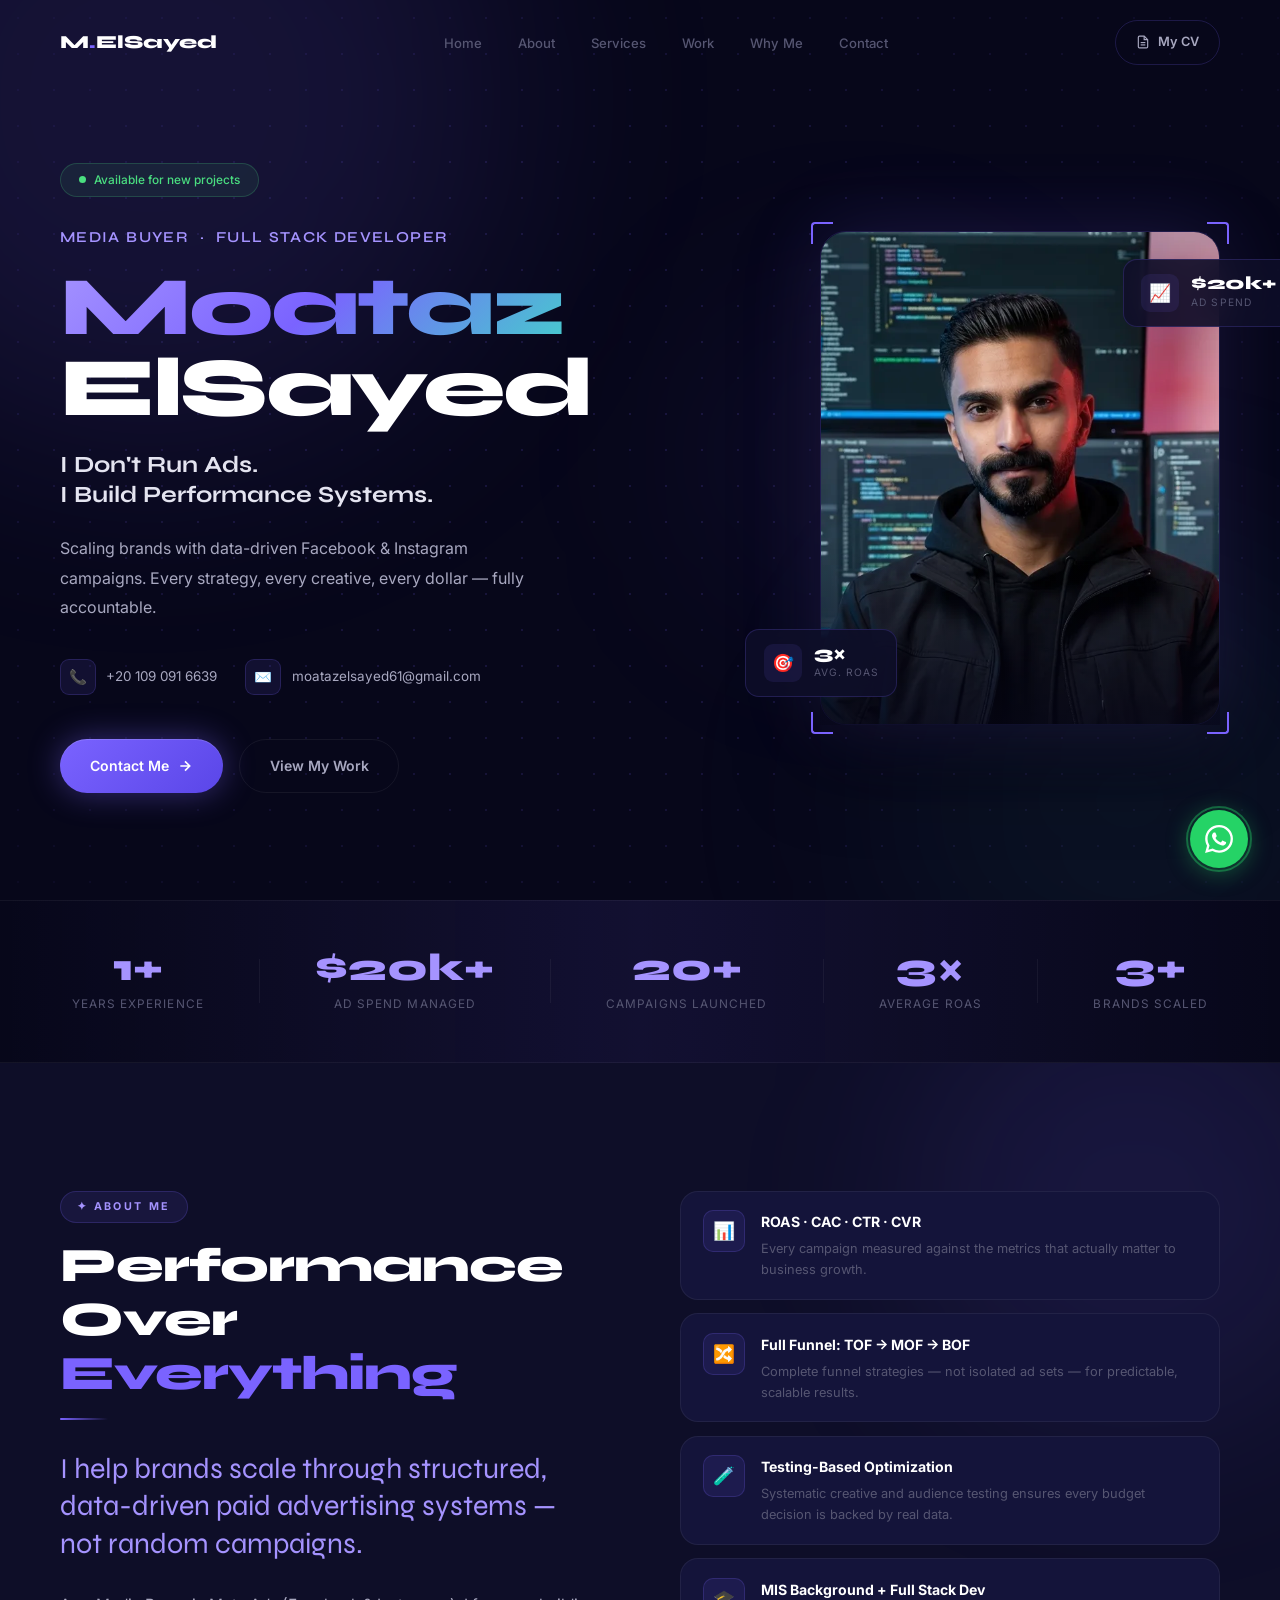
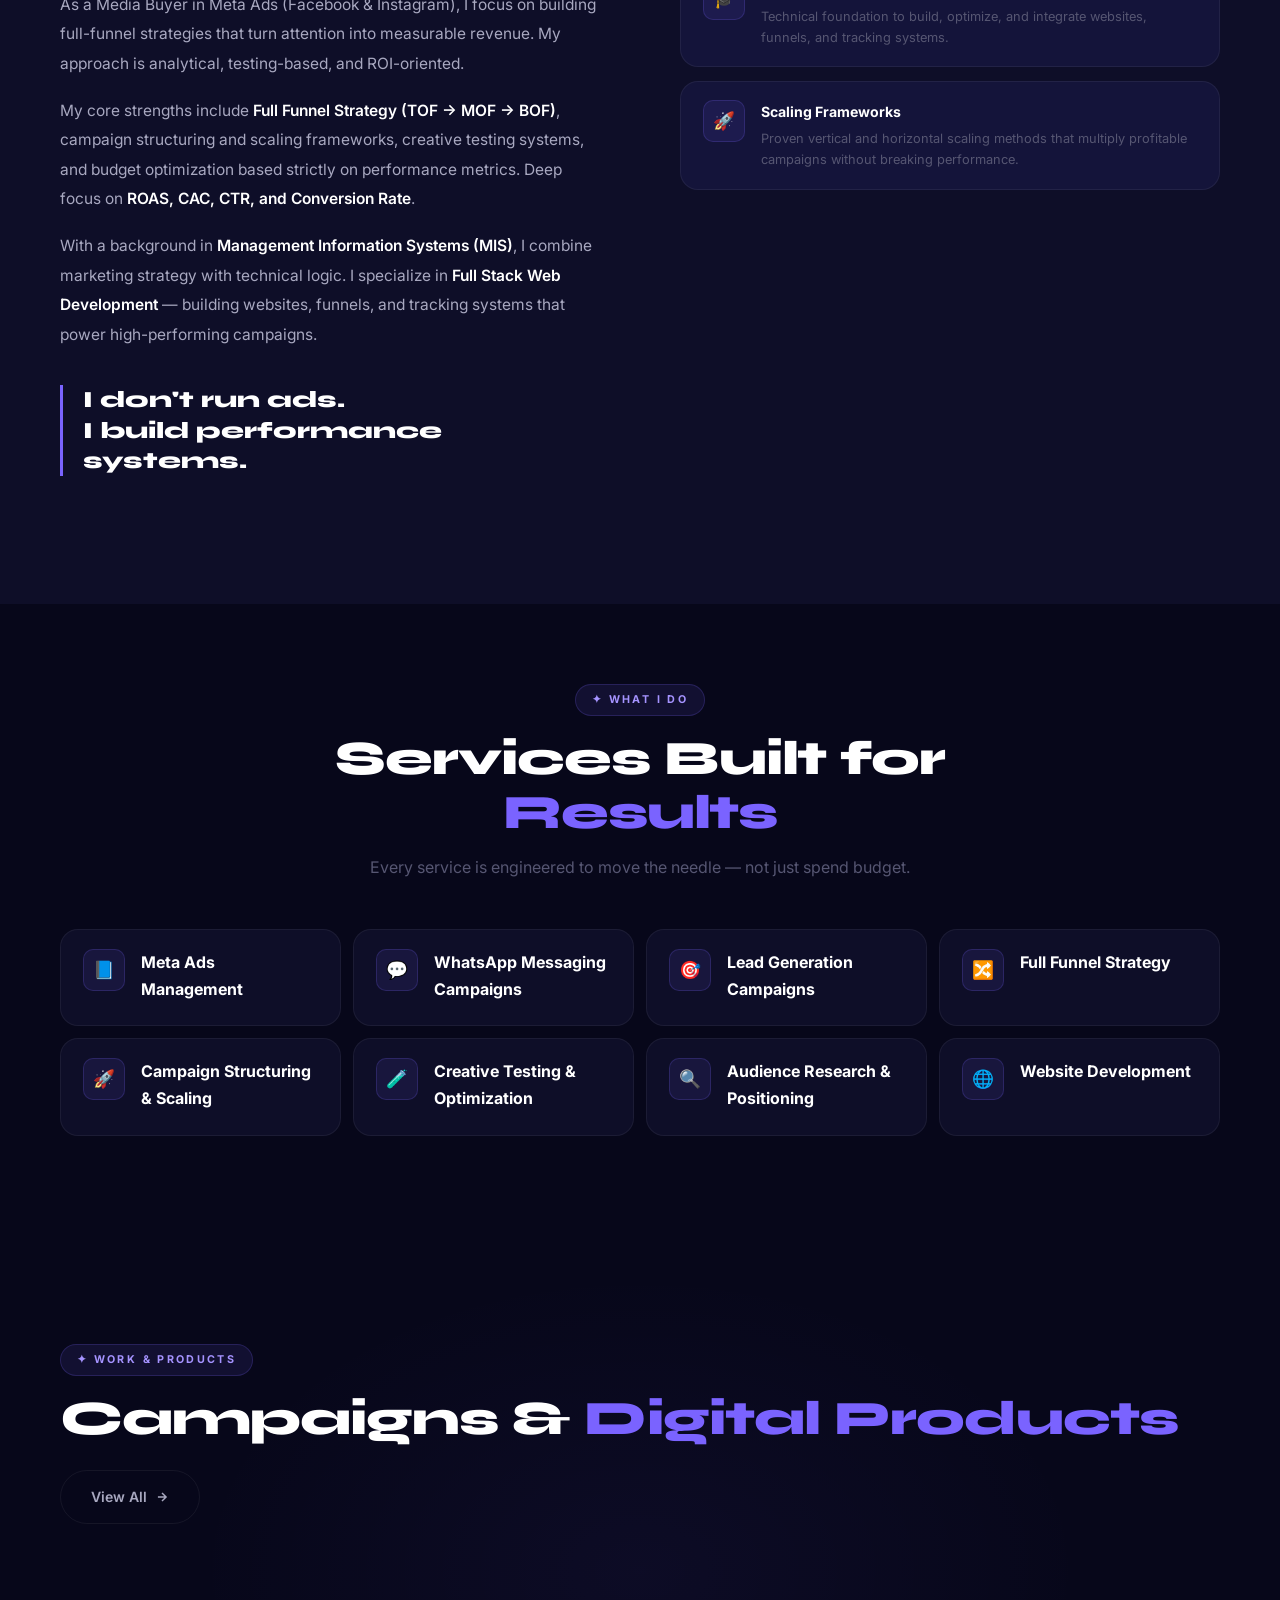
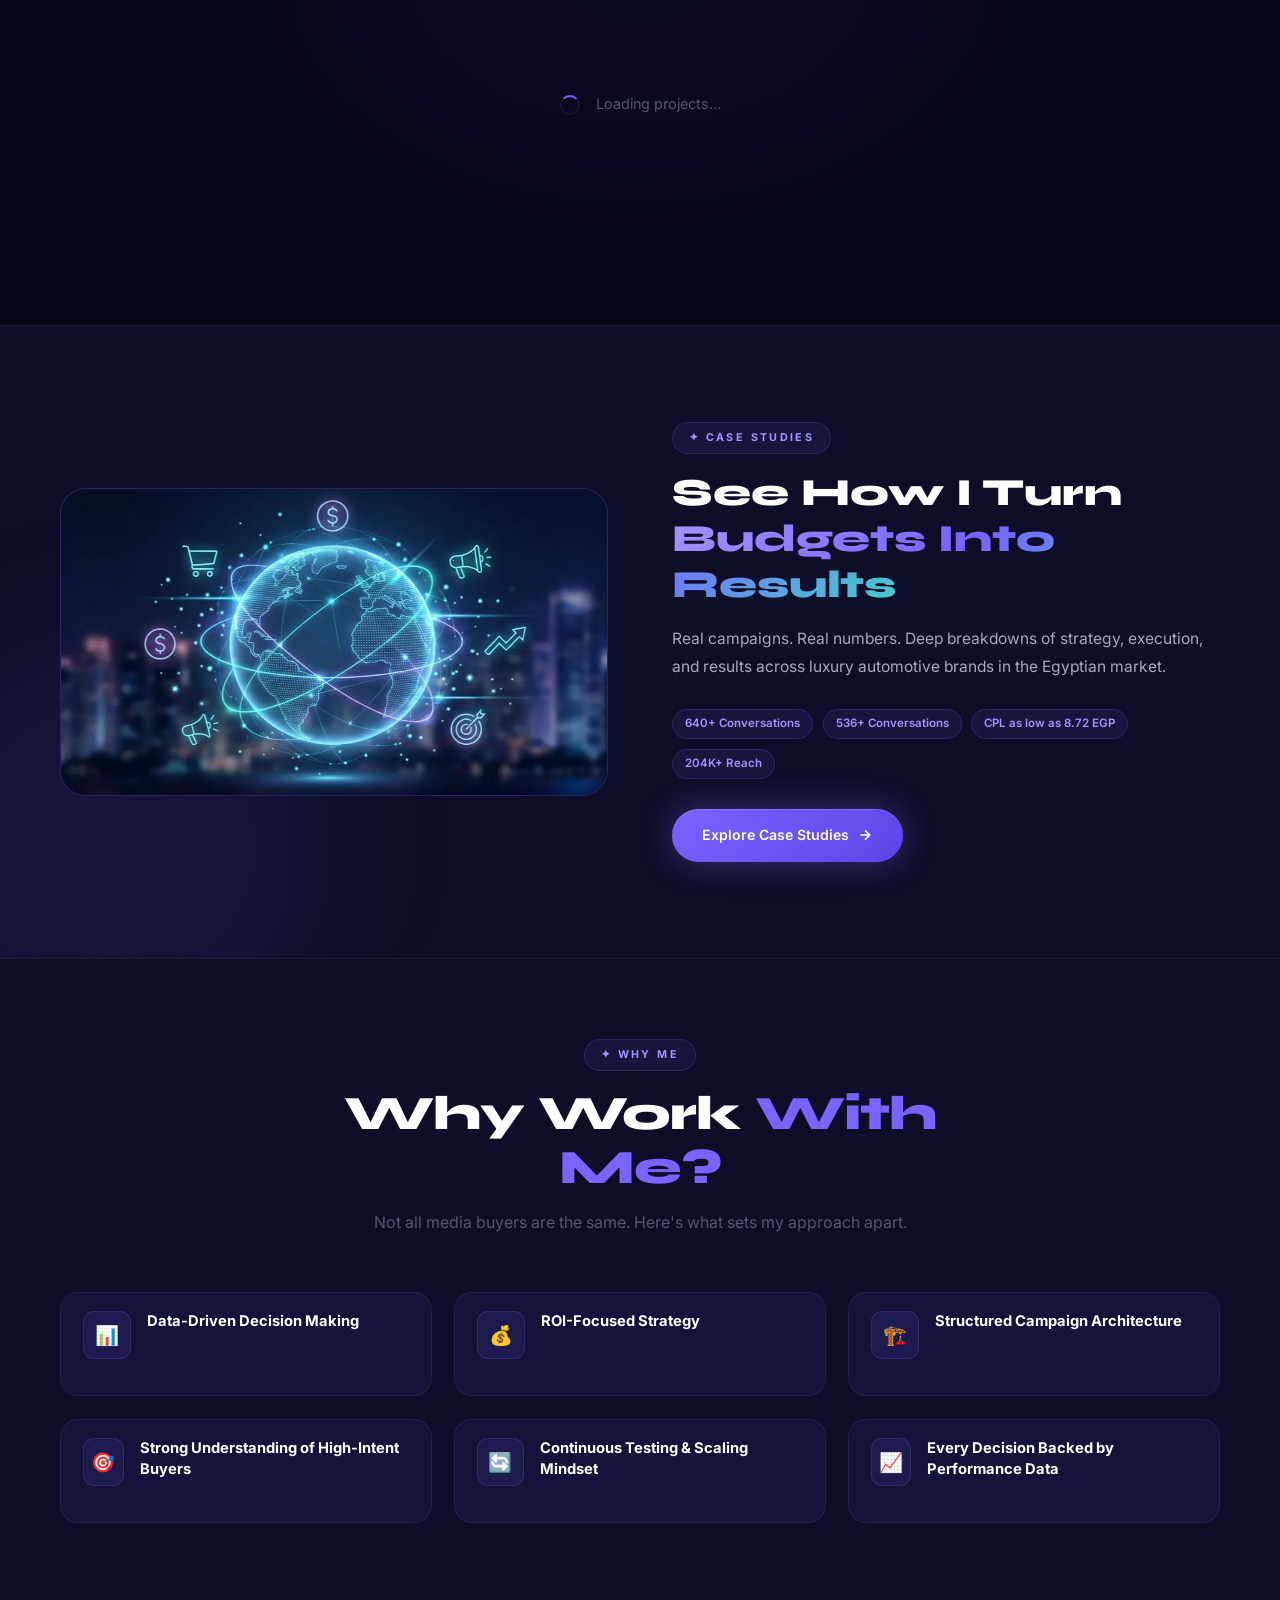
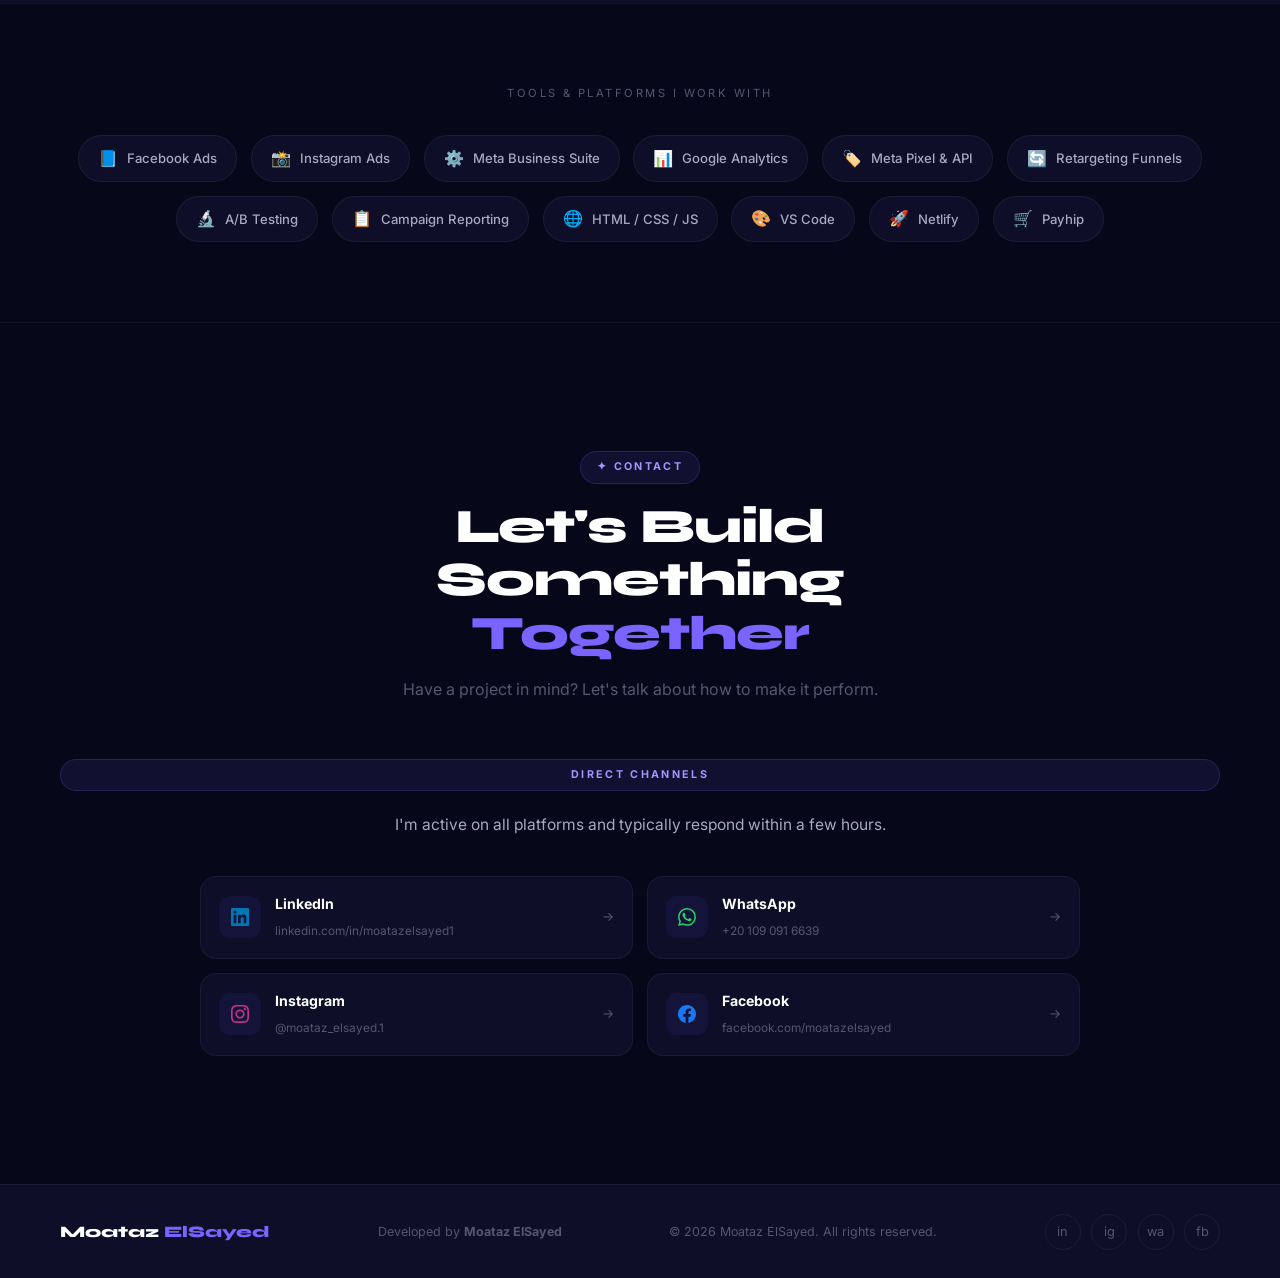
==== commit 5bd1db63: "Add files via upload" ====
--- a/index.html
+++ b/index.html
@@ -138,13 +138,11 @@
   <!-- ══════════════════════════════════════════
        GOOGLE ANALYTICS — سكريبت واحد بس كافي
   ══════════════════════════════════════════ -->
-  <script async src="https://www.googletagmanager.com/gtag/js?id=G-5K7PLZEYGE"></script>
+  <script async src="https://www.googletagmanager.com/gtag/js?id=G-CSYH28GLMS"></script>
   <script>
     window.dataLayer = window.dataLayer || [];
     function gtag() { dataLayer.push(arguments); }
     gtag('js', new Date());
-    gtag('config', 'G-5K7PLZEYGE');
-    gtag('config', 'G-1Z8ZQZ5VZP');
     gtag('config', 'G-CSYH28GLMS');
   </script>
 
@@ -624,147 +622,11 @@
     </div>
   </footer>
 
-  <script data-cfasync="false" src="/cdn-cgi/scripts/5c5dd728/cloudflare-static/email-decode.min.js"></script>
-
-  <!-- ================================================================
-     PROJECTS — reads from projects.json → Bento Grid
-     ================================================================ -->
-  <script>
-    (function () {
-      const GRID = document.getElementById('projectsGrid');
-      const FILTERS = document.getElementById('csFilters');
-      let ALL = [];
-      let active = 'All';
-
-      function esc(s) { return String(s || '').replace(/&/g, '&amp;').replace(/</g, '&lt;').replace(/>/g, '&gt;').replace(/"/g, '&quot;'); }
-
-      const ARROW_SVG = `<svg xmlns="http://www.w3.org/2000/svg" width="13" height="13" fill="none" stroke="currentColor" stroke-width="2.5" viewBox="0 0 24 24"><path d="M5 12h14M12 5l7 7-7 7"/></svg>`;
-
-      function buildCard(item, idx) {
-        const thumb = item.image
-          ? `<img src="${esc(item.image)}" alt="${esc(item.title)}" loading="lazy"/>`
-          : `<div class="pj-thumb-ph"><span class="ph-icon">🖼️</span><span class="ph-label">No image</span></div>`;
-
-        const chips = (item.chips || []).map(c => `<span class="pj-chip">${esc(c)}</span>`).join('');
-
-        return `
-      <div class="pj-card reveal">
-        <div class="pj-thumb">
-          ${thumb}
-          ${item.badge ? `<span class="pj-badge">${esc(item.badge)}</span>` : ''}
-        </div>
-        <div class="pj-body">
-          <h3 class="pj-title">${esc(item.title)}</h3>
-          ${item.desc ? `<p class="pj-desc">${esc(item.desc)}</p>` : ''}
-          ${chips ? `<div class="pj-chips">${chips}</div>` : ''}
-        </div>
-        <div class="pj-footer">
-          <a href="${esc(item.link || '#')}" target="_blank" rel="noopener" class="pj-link">
-            ${esc(item.btnText || 'View Project')}
-            <span class="pj-link-arrow">${ARROW_SVG}</span>
-          </a>
-        </div>
-      </div>`;
-      }
-
-      const obs = new IntersectionObserver(entries => {
-        entries.forEach(e => {
-          if (e.isIntersecting) {
-            const sibs = [...(e.target.parentElement?.querySelectorAll('.reveal') || [])];
-            e.target.style.transitionDelay = Math.min(sibs.indexOf(e.target) * .08, .45) + 's';
-            e.target.classList.add('visible');
-            obs.unobserve(e.target);
-          }
-        });
-      }, { threshold: .08 });
-
-      function render(list) {
-        if (!list.length) {
-          GRID.innerHTML = `<div class="cs-empty"><div class="cs-empty-icon">📂</div><p>No projects in this category yet.</p></div>`;
-          return;
-        }
-        GRID.innerHTML = list.map(buildCard).join('');
-        GRID.querySelectorAll('.reveal').forEach(el => obs.observe(el));
-      }
-
-      function buildFilters(data) {
-        const badges = ['All', ...new Set(data.map(p => p.badge).filter(Boolean))];
-        FILTERS.innerHTML = badges.map(b => `<button class="cs-filter-btn${b === active ? ' active' : ''}" data-f="${esc(b)}">${esc(b)}</button>`).join('');
-        FILTERS.querySelectorAll('.cs-filter-btn').forEach(btn => {
-          btn.addEventListener('click', () => {
-            active = btn.dataset.f;
-            FILTERS.querySelectorAll('.cs-filter-btn').forEach(b => b.classList.toggle('active', b.dataset.f === active));
-            render(active === 'All' ? ALL : ALL.filter(p => p.badge === active));
-          });
-        });
-      }
-
-      async function load() {
-        try {
-          const res = await fetch('projects.json?v=' + Date.now());
-          if (!res.ok) throw new Error('HTTP ' + res.status);
-          ALL = await res.json();
-          if (!Array.isArray(ALL) || !ALL.length) {
-            GRID.innerHTML = `<div class="cs-empty"><div class="cs-empty-icon">📂</div><p>No projects yet. Add some from the admin dashboard.</p></div>`;
-            return;
-          }
-          buildFilters(ALL);
-          render(ALL);
-        } catch (e) {
-          console.error('projects.json error:', e);
-          GRID.innerHTML = `<div class="cs-empty"><div class="cs-empty-icon">⚠️</div><p>Could not load projects. Make sure projects.json exists.</p></div>`;
-        }
-      }
-      load();
-    })();
-  </script>
-
-  <!-- ================================================================
-     GLOBAL SCRIPTS
-     ================================================================ -->
-  <script>
-    /* Nav */
-    const navbar = document.getElementById('navbar');
-    window.addEventListener('scroll', () => navbar.classList.toggle('scrolled', window.scrollY > 50));
-
-    /* Hamburger */
-    const hamburger = document.getElementById('hamburger');
-    const navLinks = document.getElementById('navLinks');
-    hamburger.addEventListener('click', () => navLinks.classList.toggle('open'));
-    navLinks.querySelectorAll('a').forEach(l => l.addEventListener('click', () => navLinks.classList.remove('open')));
-
-    /* Reveal */
-    const revEls = document.querySelectorAll('.reveal');
-    const revObs = new IntersectionObserver(entries => {
-      entries.forEach(e => {
-        if (e.isIntersecting) {
-          const sibs = [...(e.target.parentElement?.querySelectorAll('.reveal') || [])];
-          e.target.style.transitionDelay = Math.min(sibs.indexOf(e.target) * .07, .4) + 's';
-          e.target.classList.add('visible');
-          revObs.unobserve(e.target);
-        }
-      });
-    }, { threshold: .1 });
-    revEls.forEach(el => revObs.observe(el));
-
-    /* Smooth scroll */
-    document.querySelectorAll('a[href^="#"]').forEach(a => {
-      a.addEventListener('click', e => {
-        const t = document.querySelector(a.getAttribute('href'));
-        if (t) { e.preventDefault(); t.scrollIntoView({ behavior: 'smooth', block: 'start' }); }
-      });
-    });
-
-    /* Blob parallax */
-    document.addEventListener('mousemove', e => {
-      const x = (e.clientX / window.innerWidth - .5) * 30;
-      const y = (e.clientY / window.innerHeight - .5) * 30;
-      document.querySelectorAll('.blob').forEach((b, i) => {
-        const d = i % 2 === 0 ? 1 : -1;
-        b.style.transform = `translate(${x * d * .35}px,${y * d * .35}px)`;
-      });
-    });
-  </script>
+  <!-- ================================================================
+     SCRIPTS
+     ================================================================ -->
+  <script src="script.js"></script>
+  <script src="projects.js"></script>
 
 </body>
 
--- a/Style.css
+++ b/Style.css
@@ -17,6 +17,10 @@
   --gray-1: #e4e4f0;
   --gray-2: #a8a8c0;
   --gray-3: #565672;
+
+  /* compat aliases — used by the Case Studies page section below */
+  --gray: #cccccc;
+  --gray-dim: #888899;
 
   --border: rgba(122, 99, 255, 0.20);
   --border-subtle: rgba(255, 255, 255, 0.05);
@@ -1828,3 +1832,490 @@
     align-items: flex-start;
   }
 }
+
+/* ================================================================
+   CASE STUDIES PAGE  (case-studies.html)
+   Page-specific styles only. Shared foundation (reset, buttons, tags,
+   reveal animation, footer skeleton, WhatsApp float button, etc.) is
+   provided by the sections above and reused as-is on this page.
+   Overrides of a shared rule are scoped under body.case-studies-page
+   so they never leak into index.html.
+   ================================================================ */
+
+/* ── page-only components ─────────────────────────────────────── */
+
+.page-hero {
+  padding: 8rem 0 4rem;
+  position: relative;
+  overflow: hidden;
+  text-align: center;
+}
+
+.page-hero::before {
+  content: '';
+  position: absolute;
+  inset: 0;
+  background-image: radial-gradient(rgba(122, 99, 255, .1) 1px, transparent 1px);
+  background-size: 32px 32px;
+  z-index: 0;
+}
+
+.page-hero-inner {
+  position: relative;
+  z-index: 1;
+}
+
+.page-hero h1 {
+  font-family: var(--font-h);
+  font-size: clamp(2.5rem, 6vw, 4.5rem);
+  font-weight: 800;
+  line-height: 1.1;
+  margin-bottom: 1rem;
+}
+
+.page-hero p {
+  font-size: 1.1rem;
+  color: var(--gray-dim);
+  max-width: 580px;
+  margin: 0 auto 2rem;
+  line-height: 1.8;
+}
+
+.cs-section {
+  padding: 5rem 0;
+}
+
+.cs-section:nth-child(odd) {
+  background: var(--bg);
+}
+
+.cs-section:nth-child(even) {
+  background: var(--bg-card);
+}
+
+.cs-number {
+  font-family: var(--font-h);
+  font-size: 5rem;
+  font-weight: 800;
+  color: var(--purple-dim);
+  line-height: 1;
+  margin-bottom: -.5rem;
+  letter-spacing: -.05em;
+}
+
+.cs-title {
+  font-family: var(--font-h);
+  font-size: clamp(1.6rem, 3vw, 2.4rem);
+  font-weight: 800;
+  color: var(--white);
+  margin-bottom: .5rem;
+  line-height: 1.2;
+}
+
+.cs-subtitle {
+  font-size: 1rem;
+  color: var(--purple-light);
+  font-weight: 600;
+  margin-bottom: 1.5rem;
+  letter-spacing: .04em;
+}
+
+.cs-meta {
+  display: flex;
+  flex-wrap: wrap;
+  gap: 1rem;
+  margin-bottom: 2rem;
+}
+
+.cs-meta-item {
+  display: flex;
+  align-items: center;
+  gap: .5rem;
+  font-size: .8rem;
+  color: var(--gray-dim);
+  background: var(--bg-raised);
+  border: 1px solid var(--border-card);
+  padding: .4rem .9rem;
+  border-radius: 100px;
+}
+
+.cs-meta-item span:first-child {
+  font-size: .9rem;
+}
+
+.cs-stats {
+  display: grid;
+  grid-template-columns: repeat(4, 1fr);
+  gap: 1rem;
+  margin: 2.5rem 0;
+}
+
+.cs-stat {
+  background: var(--bg-raised);
+  border: 1px solid var(--border-card);
+  border-radius: var(--r);
+  padding: 1.25rem;
+  text-align: center;
+  transition: var(--t);
+}
+
+.cs-stat:hover {
+  border-color: var(--border);
+  transform: translateY(-3px);
+}
+
+.cs-stat .cs-s-num {
+  font-family: var(--font-h);
+  font-size: 1.6rem;
+  font-weight: 800;
+  color: var(--purple);
+  line-height: 1;
+}
+
+.cs-stat .cs-s-lbl {
+  font-size: .72rem;
+  color: var(--gray-dim);
+  text-transform: uppercase;
+  letter-spacing: .08em;
+  margin-top: .35rem;
+}
+
+.cs-content {
+  display: grid;
+  grid-template-columns: 1fr 1fr;
+  gap: 4rem;
+  align-items: start;
+  margin-top: 3rem;
+}
+
+.cs-text h3 {
+  font-family: var(--font-h);
+  font-size: 1.1rem;
+  font-weight: 700;
+  color: var(--purple-light);
+  margin-bottom: .75rem;
+  display: flex;
+  align-items: center;
+  gap: .5rem;
+}
+
+.cs-text p {
+  font-size: .95rem;
+  color: var(--gray);
+  line-height: 1.9;
+  margin-bottom: 1.25rem;
+}
+
+.cs-text ul {
+  list-style: none;
+  padding: 0;
+  margin-bottom: 1.5rem;
+}
+
+.cs-text ul li {
+  display: flex;
+  align-items: flex-start;
+  gap: .75rem;
+  font-size: .9rem;
+  color: var(--gray);
+  line-height: 1.7;
+  padding: .35rem 0;
+  border-bottom: 1px solid var(--border-card);
+}
+
+.cs-text ul li:last-child {
+  border-bottom: none;
+}
+
+.cs-text ul li::before {
+  content: '→';
+  color: var(--purple);
+  font-weight: 700;
+  flex-shrink: 0;
+  margin-top: .1rem;
+}
+
+.cs-conclusion {
+  background: linear-gradient(135deg, rgba(122, 99, 255, .12), rgba(122, 99, 255, .04));
+  border: 1px solid var(--border);
+  border-radius: var(--r);
+  padding: 1.75rem;
+  margin-top: 2rem;
+}
+
+.cs-conclusion p {
+  font-size: .95rem;
+  color: var(--gray);
+  line-height: 1.9;
+  margin: 0;
+}
+
+.cs-conclusion strong {
+  color: var(--white);
+}
+
+.cs-images {
+  display: flex;
+  flex-direction: column;
+  gap: 1rem;
+}
+
+.cs-main-img {
+  border-radius: var(--r-lg);
+  overflow: hidden;
+  border: 1px solid var(--border);
+  background: var(--bg-raised);
+  aspect-ratio: 16/9;
+  display: flex;
+  align-items: center;
+  justify-content: center;
+  font-size: 4rem;
+  position: relative;
+}
+
+.cs-main-img img {
+  width: 100%;
+  height: 100%;
+  object-fit: cover;
+  position: absolute;
+  inset: 0;
+}
+
+.cs-sub-imgs {
+  display: grid;
+  grid-template-columns: repeat(5, 1fr);
+  gap: .6rem;
+}
+
+.cs-sub-img {
+  border-radius: var(--r-sm);
+  overflow: hidden;
+  border: 1px solid var(--border-card);
+  background: var(--bg-raised);
+  aspect-ratio: 1;
+  display: flex;
+  align-items: center;
+  justify-content: center;
+  font-size: 1.5rem;
+  cursor: pointer;
+  transition: var(--t);
+  position: relative;
+}
+
+.cs-sub-img:hover {
+  border-color: var(--purple);
+  transform: translateY(-3px);
+  box-shadow: 0 8px 24px rgba(122, 99, 255, .3);
+}
+
+.cs-sub-img img {
+  width: 100%;
+  height: 100%;
+  object-fit: cover;
+  position: absolute;
+  inset: 0;
+}
+
+.img-placeholder-text {
+  font-size: .6rem;
+  color: var(--gray-dim);
+  text-align: center;
+  padding: .25rem;
+  z-index: 1;
+  font-family: var(--font-b);
+}
+
+.cs-divider {
+  width: 100%;
+  height: 1px;
+  background: linear-gradient(90deg, transparent, var(--border), transparent);
+  margin: 1rem 0;
+}
+
+.cs-cta {
+  padding: 5rem 0;
+  text-align: center;
+  background: var(--bg-card);
+  border-top: 1px solid var(--border-card);
+}
+
+.cs-cta h2 {
+  font-family: var(--font-h);
+  font-size: clamp(1.75rem, 3.5vw, 2.5rem);
+  font-weight: 800;
+  margin-bottom: 1rem;
+}
+
+.cs-cta p {
+  font-size: 1rem;
+  color: var(--gray-dim);
+  max-width: 500px;
+  margin: 0 auto 2rem;
+  line-height: 1.8;
+}
+
+.cs-cta-btns {
+  display: flex;
+  gap: 1rem;
+  justify-content: center;
+  flex-wrap: wrap;
+}
+
+.lightbox {
+  display: none;
+  position: fixed;
+  inset: 0;
+  background: rgba(0, 0, 0, .92);
+  z-index: 9999;
+  align-items: center;
+  justify-content: center;
+  padding: 2rem;
+}
+
+.lightbox.active {
+  display: flex;
+}
+
+.lightbox img {
+  max-width: 90vw;
+  max-height: 85vh;
+  border-radius: var(--r);
+  object-fit: contain;
+  box-shadow: 0 0 80px rgba(122, 99, 255, .3);
+}
+
+.lightbox-close {
+  position: absolute;
+  top: 1.5rem;
+  right: 1.5rem;
+  width: 44px;
+  height: 44px;
+  background: var(--bg-raised);
+  border: 1px solid var(--border);
+  border-radius: 50%;
+  display: flex;
+  align-items: center;
+  justify-content: center;
+  cursor: pointer;
+  font-size: 1.2rem;
+  color: var(--white);
+  transition: var(--t);
+}
+
+.lightbox-close:hover {
+  background: var(--purple);
+  border-color: var(--purple);
+}
+
+/* ── scoped overrides (this page only) ────────────────────────── */
+
+body.case-studies-page .grad {
+  background: linear-gradient(135deg, var(--purple) 0%, #b39dff 100%);
+  -webkit-background-clip: text;
+  -webkit-text-fill-color: transparent;
+  background-clip: text;
+}
+
+body.case-studies-page .btn-purple {
+  background: var(--purple);
+  color: var(--white);
+  box-shadow: 0 0 24px rgba(122, 99, 255, .45);
+}
+
+body.case-studies-page .btn-purple:hover {
+  background: var(--purple-light);
+  box-shadow: 0 0 36px rgba(122, 99, 255, .65);
+  transform: translateY(-2px);
+}
+
+body.case-studies-page nav {
+  position: fixed;
+  top: 0;
+  left: 0;
+  right: 0;
+  z-index: 200;
+  padding: 1.1rem 0;
+  background: rgba(10, 10, 24, .85);
+  backdrop-filter: blur(20px);
+  border-bottom: 1px solid var(--border-card);
+}
+
+body.case-studies-page .blob-1 {
+  width: 500px;
+  height: 500px;
+  background: rgba(122, 99, 255, .12);
+  top: -200px;
+  left: -150px;
+}
+
+body.case-studies-page .blob-2 {
+  width: 400px;
+  height: 400px;
+  background: rgba(122, 99, 255, .07);
+  bottom: -100px;
+  right: -100px;
+}
+
+body.case-studies-page .cs-chips {
+  display: flex;
+  gap: .6rem;
+  flex-wrap: wrap;
+  margin-top: .75rem;
+}
+
+body.case-studies-page footer {
+  background: var(--bg-card);
+  border-top: 1px solid var(--border-card);
+  padding: 2.5rem 0;
+}
+
+body.case-studies-page .footer-copy {
+  font-size: .8rem;
+  color: var(--gray-dim);
+}
+
+body.case-studies-page .footer-socials {
+  display: flex;
+  gap: .75rem;
+}
+
+body.case-studies-page .footer-socials a {
+  width: 36px;
+  height: 36px;
+  border-radius: 50%;
+  border: 1px solid var(--border-card);
+  display: flex;
+  align-items: center;
+  justify-content: center;
+  color: var(--gray-dim);
+  font-size: .85rem;
+  transition: var(--t);
+}
+
+body.case-studies-page .footer-socials a:hover {
+  border-color: var(--purple);
+  color: var(--purple-light);
+  background: var(--purple-dim);
+}
+
+/* ── responsive ───────────────────────────────────────────────── */
+
+@media (max-width: 900px) {
+  .cs-content {
+    grid-template-columns: 1fr;
+  }
+
+  .cs-stats {
+    grid-template-columns: repeat(2, 1fr);
+  }
+}
+
+@media (max-width: 600px) {
+  .cs-stats {
+    grid-template-columns: repeat(2, 1fr);
+  }
+
+  .cs-sub-imgs {
+    grid-template-columns: repeat(3, 1fr);
+  }
+}
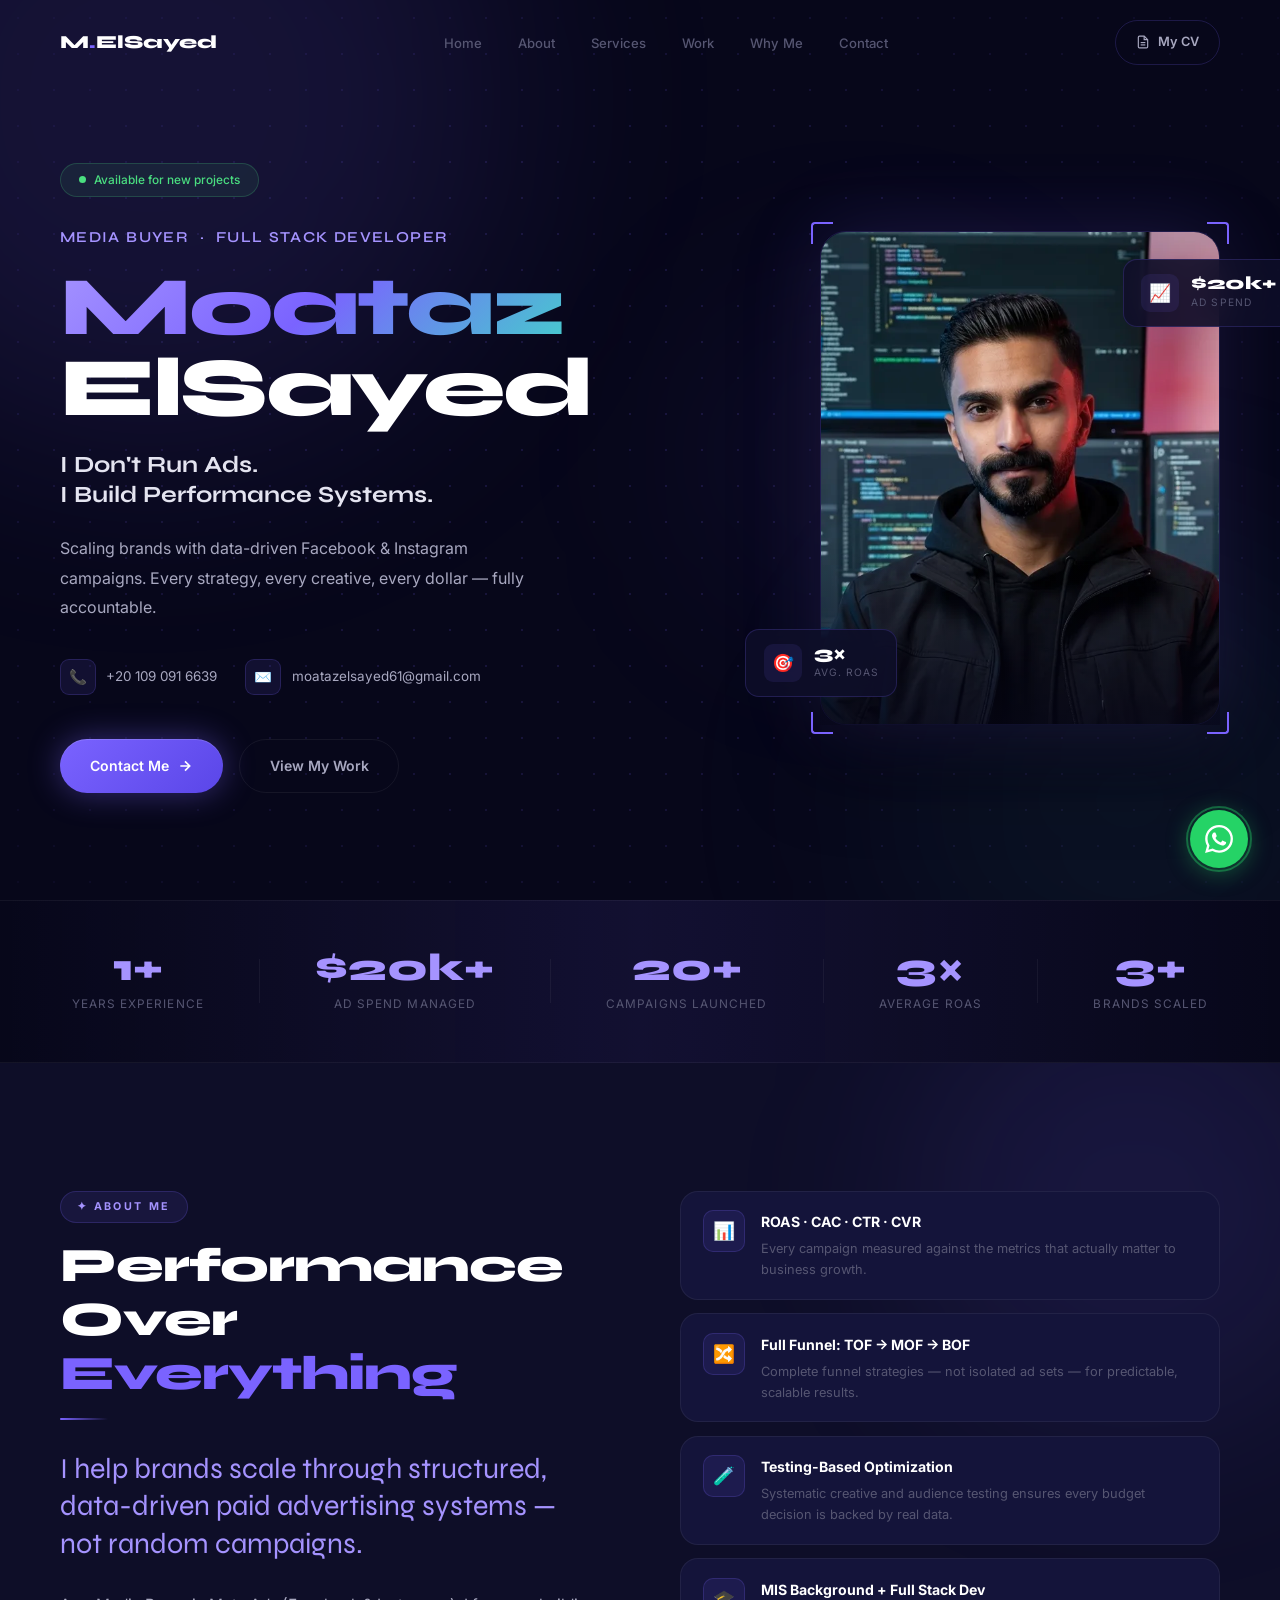
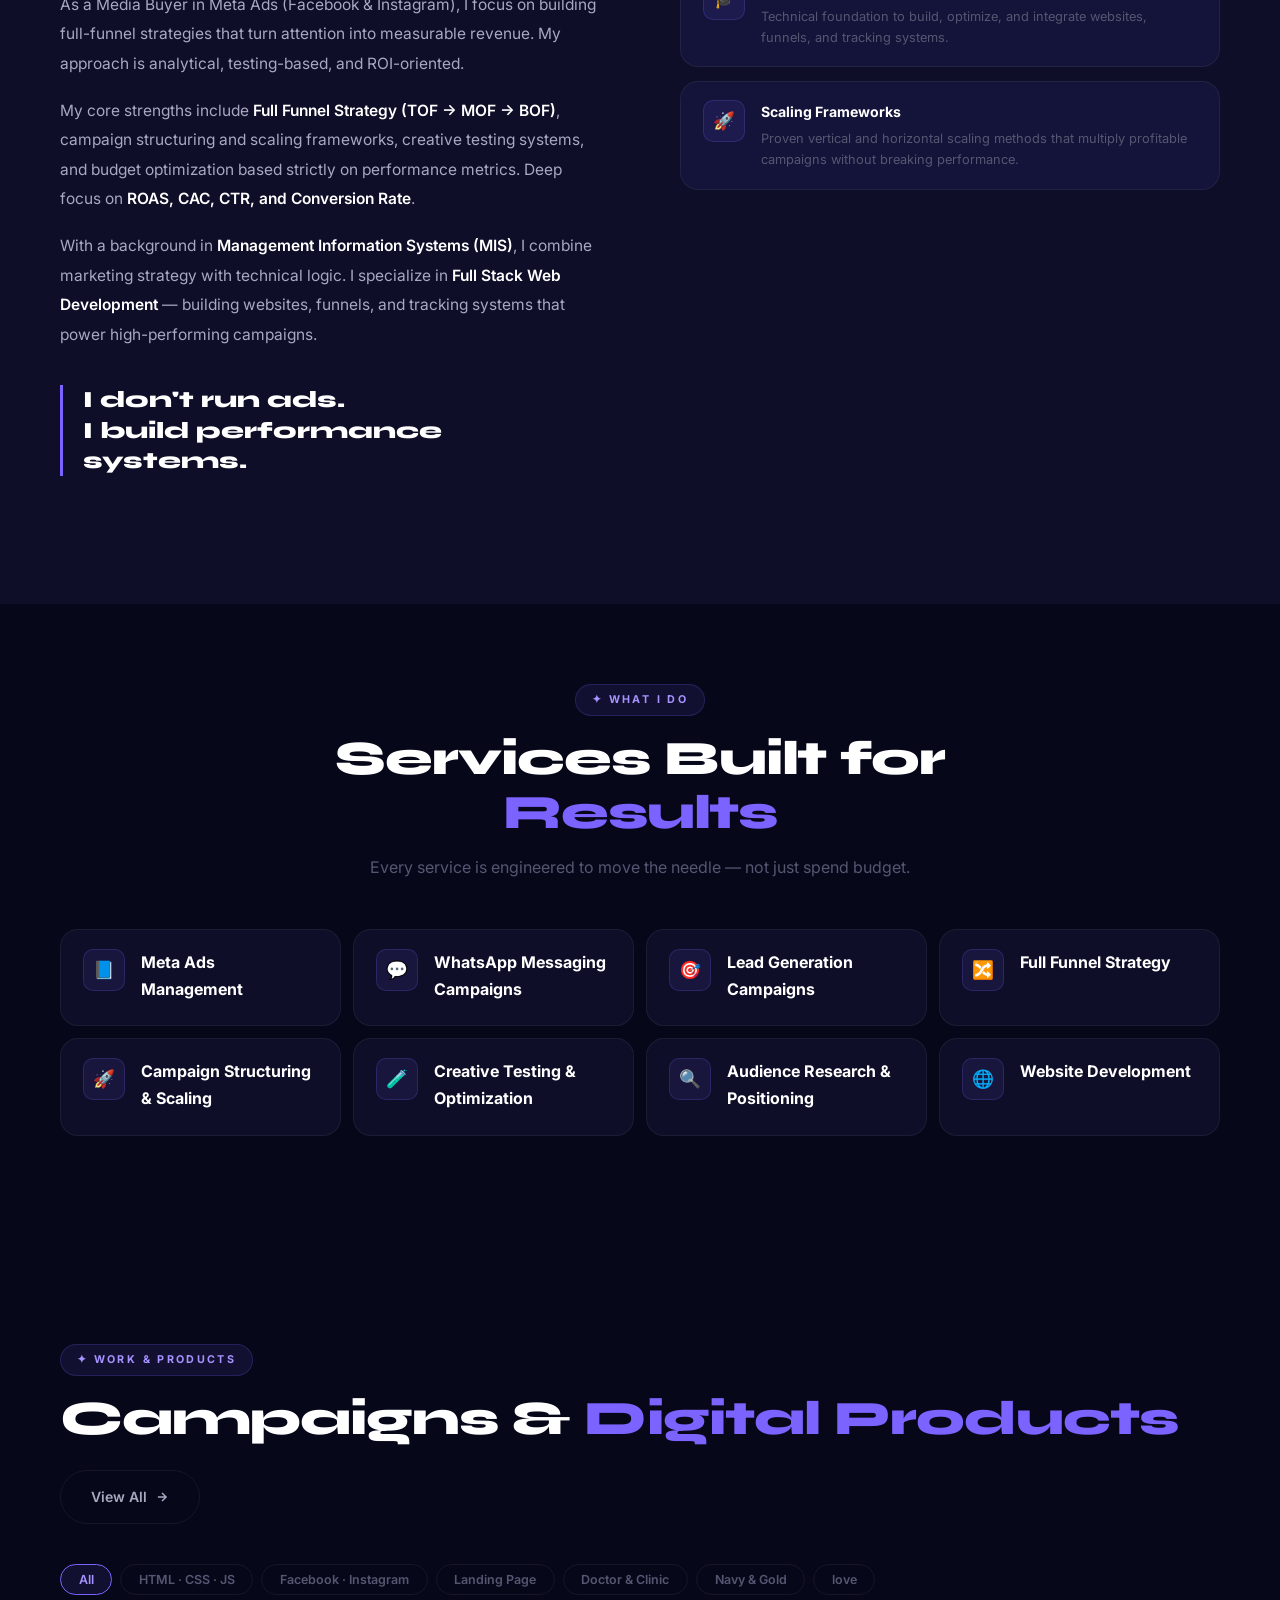
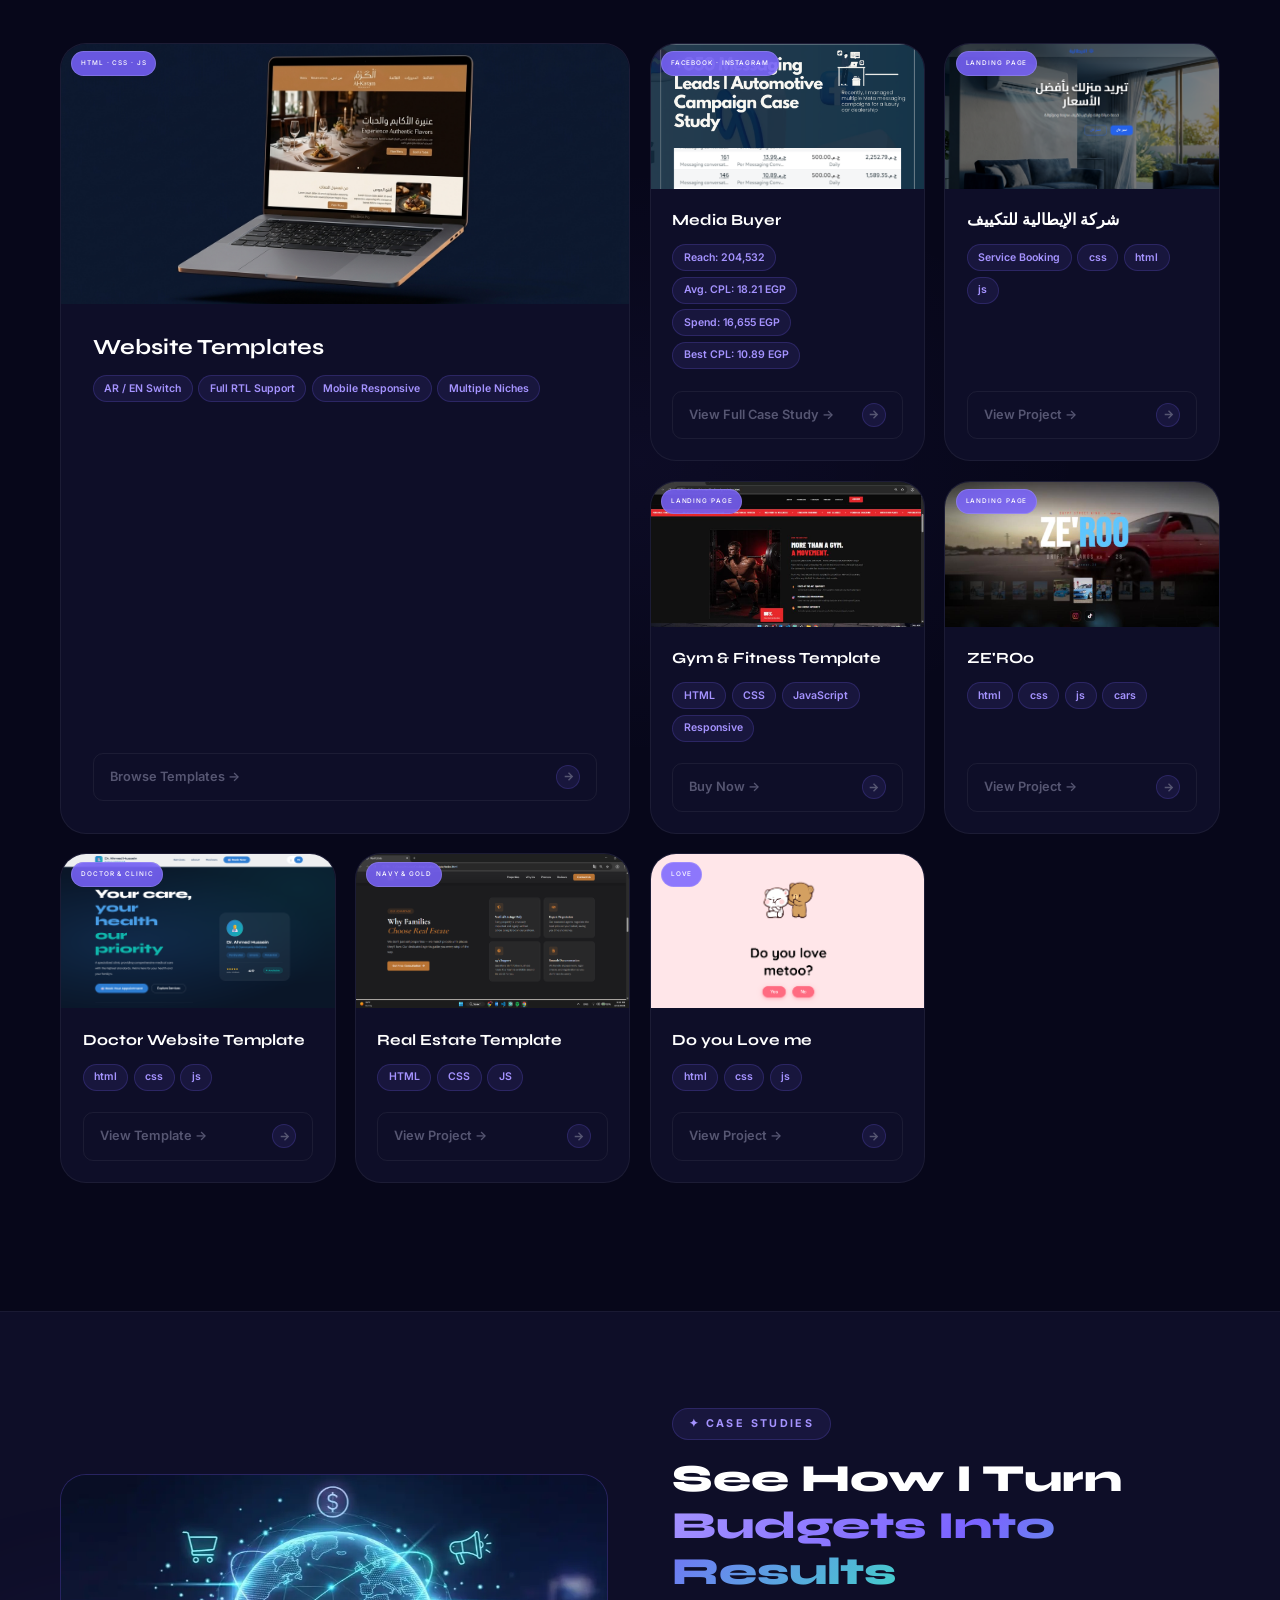
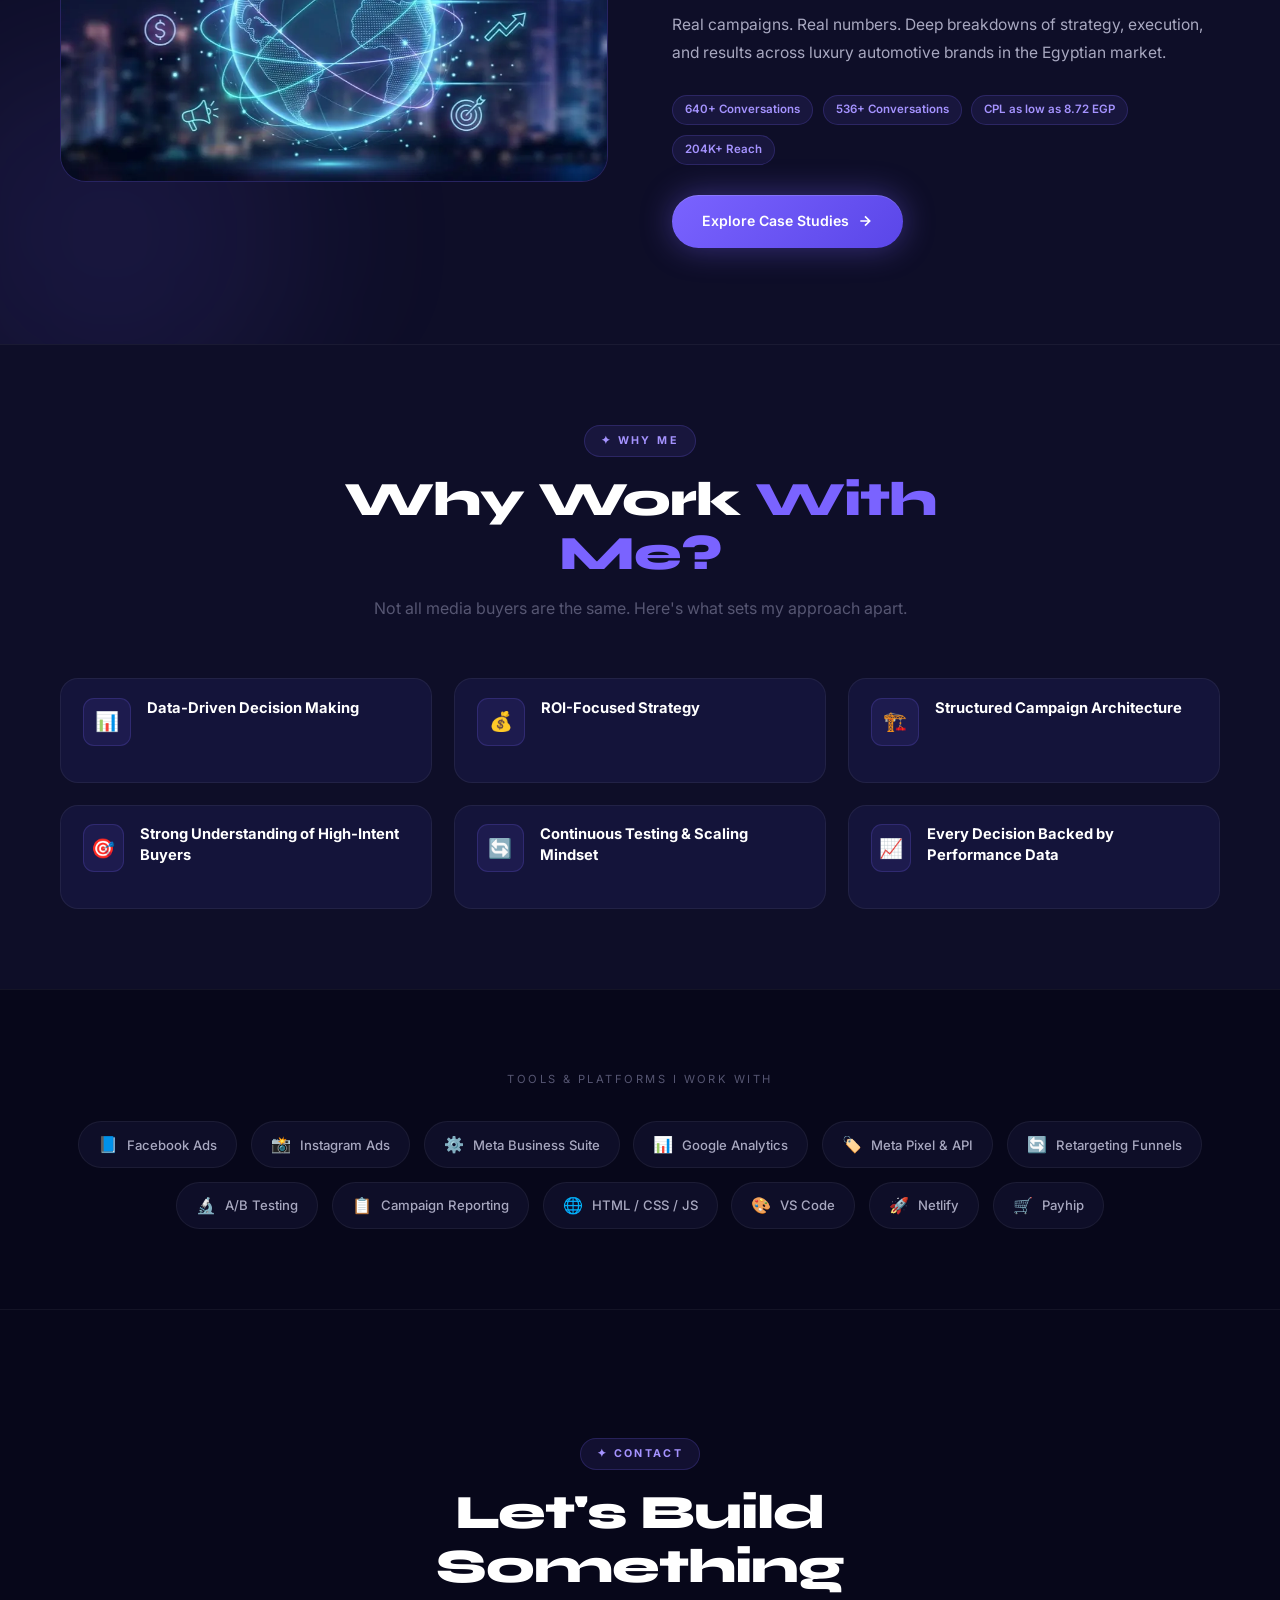
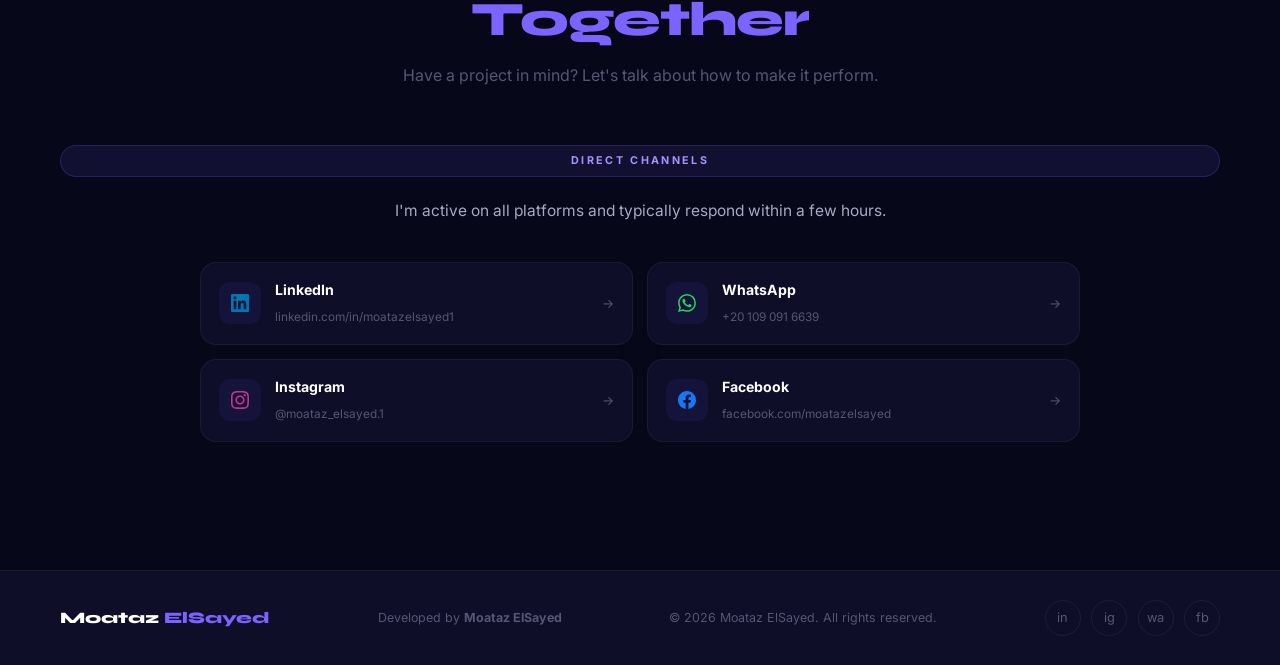
==== commit 94588698: "Change Google Analytics script to new tracking ID Updated Google Analytics tracking ID in the script" ====
--- a/index.html
+++ b/index.html
@@ -135,16 +135,15 @@
   }
   </script>
 
-  <!-- ══════════════════════════════════════════
-       GOOGLE ANALYTICS — سكريبت واحد بس كافي
-  ══════════════════════════════════════════ -->
-  <script async src="https://www.googletagmanager.com/gtag/js?id=G-CSYH28GLMS"></script>
-  <script>
-    window.dataLayer = window.dataLayer || [];
-    function gtag() { dataLayer.push(arguments); }
-    gtag('js', new Date());
-    gtag('config', 'G-CSYH28GLMS');
-  </script>
+ <!-- Google tag (gtag.js) -->
+<script async src="https://www.googletagmanager.com/gtag/js?id=G-5K7PLZEYGE"></script>
+<script>
+  window.dataLayer = window.dataLayer || [];
+  function gtag(){dataLayer.push(arguments);}
+  gtag('js', new Date());
+
+  gtag('config', 'G-5K7PLZEYGE');
+</script>
 
   <!-- ══════════════════════════════════════════
        FONTS
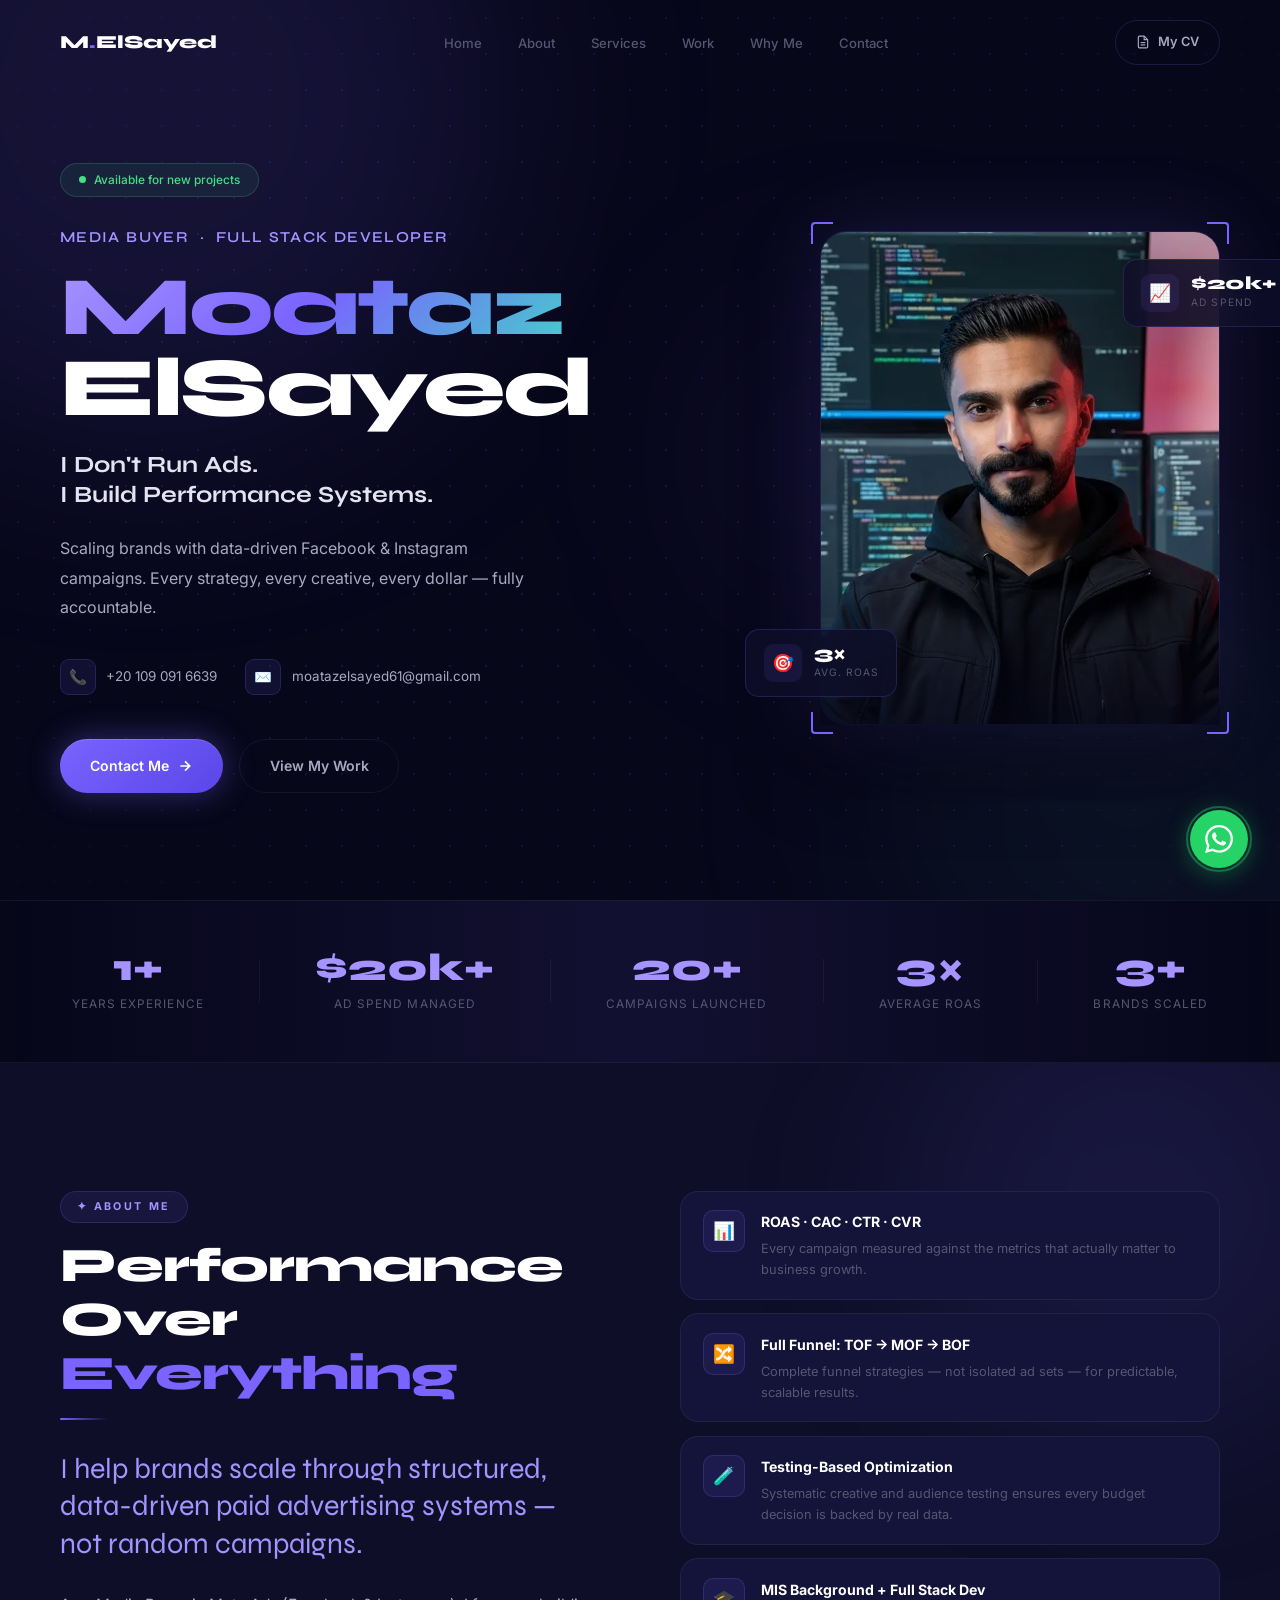
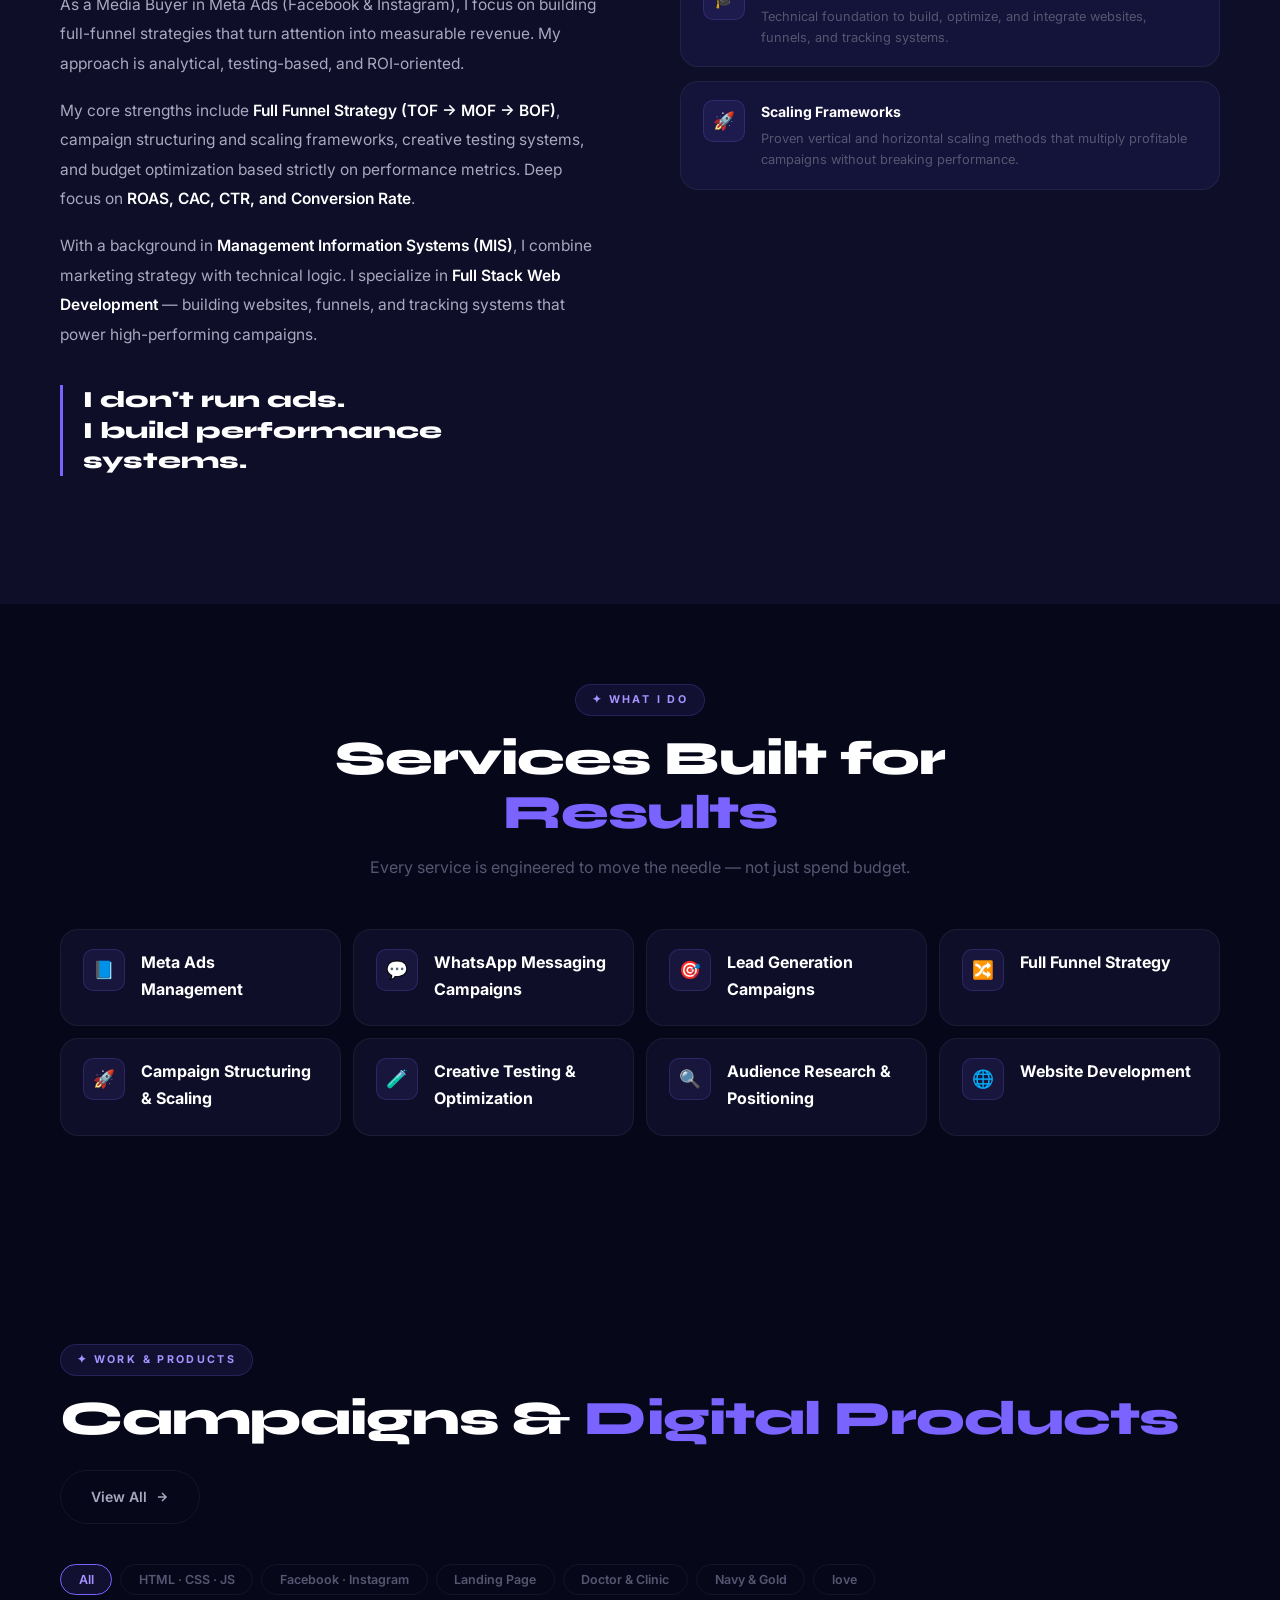
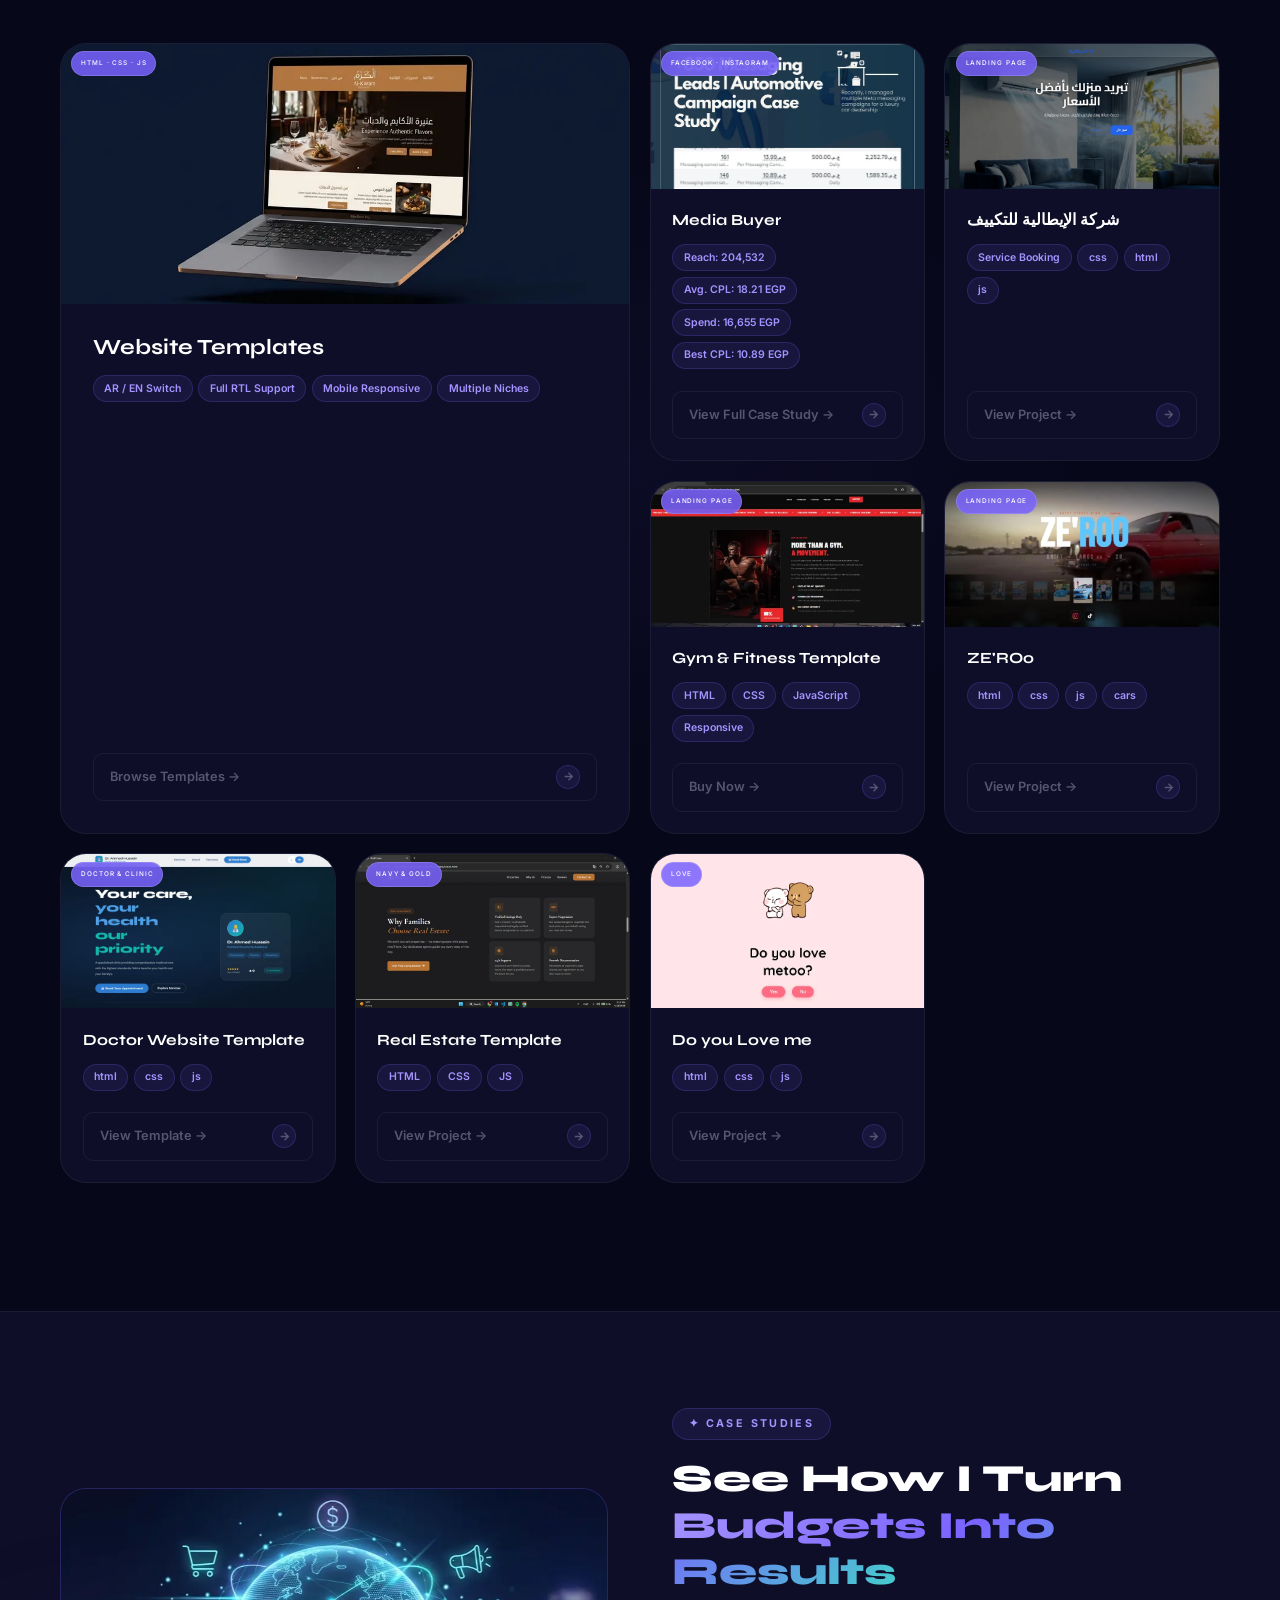
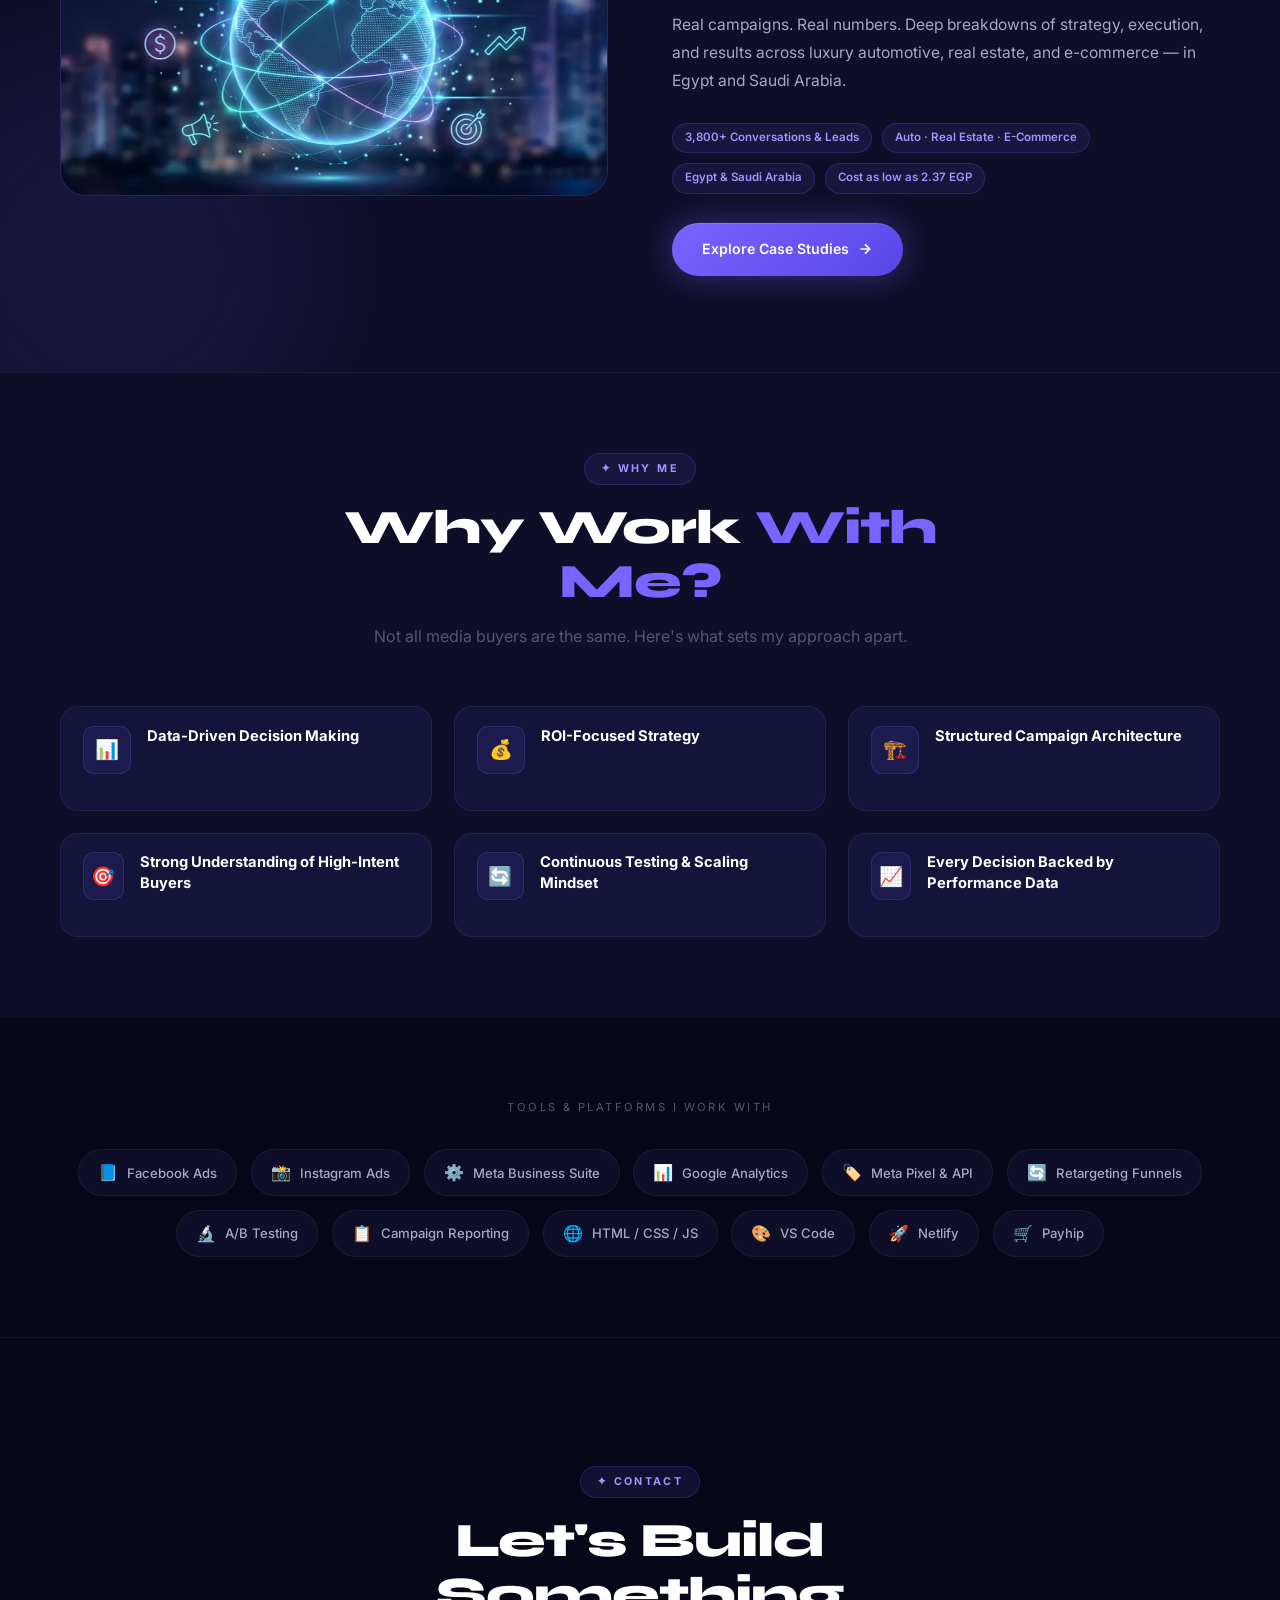
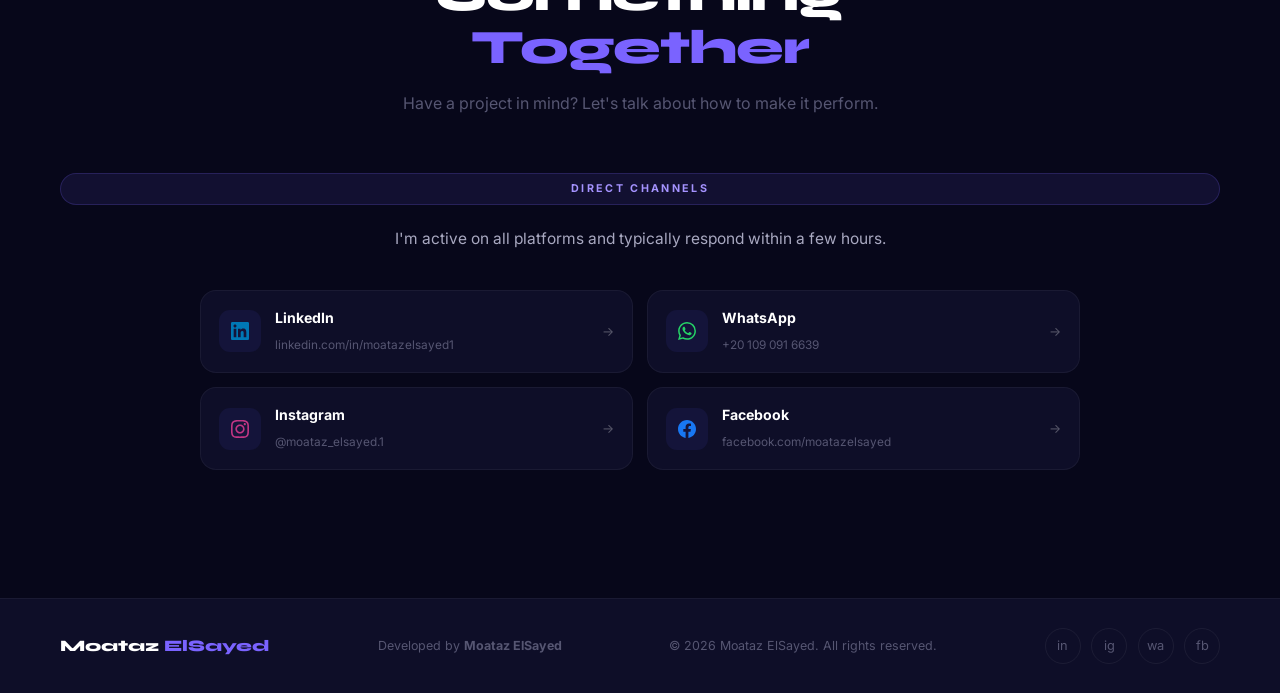
==== commit 7f2733b4: "Add files via upload" ====
--- a/index.html
+++ b/index.html
@@ -64,12 +64,11 @@
   <meta property="og:site_name" content="Moataz ElSayed – Portfolio" />
   <meta property="og:title" content="Moataz ElSayed – Media Buyer & Web Developer" />
   <meta property="og:description" content="I Don't Run Ads. I Build Performance Systems. Meta Ads Specialist & Web Developer from Cairo, Egypt." />
-  <meta property="og:image" content="https://moataz.pages.dev/favicon.png" />
+  <meta property="og:image" content="https://moataz.pages.dev/og-banner.jpg" />
   <meta property="og:image:width" content="1200">
   <meta property="og:image:height" content="630">
   <meta property="og:image:alt" content="Moataz ElSayed – Media Buyer & Web Developer from Egypt" />
   <meta property="og:locale" content="en_US" />
-  <meta property="og:locale:alternate" content="ar_EG" />
 
   <!-- ══════════════════════════════════════════
        TWITTER CARD
@@ -77,7 +76,7 @@
   <meta name="twitter:card" content="summary_large_image" />
   <meta name="twitter:title" content="Moataz ElSayed – Media Buyer, Meta Ads & Web Developer" />
   <meta name="twitter:description" content="I Don't Run Ads. I Build Performance Systems. Meta Ads Specialist & Web Developer from Cairo, Egypt." />
-  <meta name="twitter:image" content="https://moataz.pages.dev/favicon.png" />
+  <meta name="twitter:image" content="https://moataz.pages.dev/og-banner.jpg" />
   <meta name="twitter:image:alt" content="Moataz ElSayed – Media Buyer & Web Developer" />
 
   <!-- ══════════════════════════════════════════
@@ -89,7 +88,7 @@
     "@type": "Person",
     "name": "Moataz ElSayed",
     "url": "https://moataz.pages.dev/",
-    "image": "https://moataz.pages.dev/favicon.png",
+    "image": "https://moataz.pages.dev/og-banner.jpg",
     "jobTitle": ["Media Buyer", "Meta Ads Specialist", "Web Developer"],
     "description": "Media Buyer and Web Developer from Cairo, Egypt. Specializing in Meta Ads, lead generation, and bilingual Arabic/English website development.",
     "address": {
@@ -161,7 +160,7 @@
 <body>
 
   <!-- FLOATING WHATSAPP -->
-  <a href="https://wa.me/+201090916639" target="_blank" class="wa-float" aria-label="Chat on WhatsApp">
+  <a href="https://wa.me/+201090916639" target="_blank" rel="noopener noreferrer" class="wa-float" aria-label="Chat on WhatsApp">
     <div class="wa-float-pulse"></div>
     <svg xmlns="http://www.w3.org/2000/svg" viewBox="0 0 24 24" fill="white">
       <path
@@ -182,7 +181,7 @@
         <li><a href="#contact">Contact</a></li>
       </ul>
       <div class="nav-right">
-        <a href="https://drive.google.com/file/d/1872uom9s2tJAp1fFZY_hB5Xy3TsXwX5n/view?usp=drivesdk" target="_blank"
+        <a href="https://drive.google.com/file/d/1872uom9s2tJAp1fFZY_hB5Xy3TsXwX5n/view?usp=drivesdk" target="_blank" rel="noopener noreferrer"
           class="btn-cv">
           <svg xmlns="http://www.w3.org/2000/svg" width="14" height="14" fill="none" stroke="currentColor"
             stroke-width="2" viewBox="0 0 24 24">
@@ -465,13 +464,13 @@
         <div class="cs-banner-text">
           <div class="tag">✦ Case Studies</div>
           <h2>See How I Turn <span class="grad">Budgets Into Results</span></h2>
-          <p>Real campaigns. Real numbers. Deep breakdowns of strategy, execution, and results across luxury automotive
-            brands in the Egyptian market.</p>
+          <p>Real campaigns. Real numbers. Deep breakdowns of strategy, execution, and results across luxury
+            automotive, real estate, and e-commerce — in Egypt and Saudi Arabia.</p>
           <div class="cs-chips">
-            <span class="result-chip">640+ Conversations</span>
-            <span class="result-chip">536+ Conversations</span>
-            <span class="result-chip">CPL as low as 8.72 EGP</span>
-            <span class="result-chip">204K+ Reach</span>
+            <span class="result-chip">3,800+ Conversations &amp; Leads</span>
+            <span class="result-chip">Auto · Real Estate · E-Commerce</span>
+            <span class="result-chip">Egypt &amp; Saudi Arabia</span>
+            <span class="result-chip">Cost as low as 2.37 EGP</span>
           </div>
           <a href="case-studies.html" class="btn btn-purple">
             Explore Case Studies
@@ -563,7 +562,7 @@
         <p class="contact-info-text" style="text-align:center">I'm active on all platforms and typically respond within
           a few hours.</p>
         <div class="social-links">
-          <a href="http://www.linkedin.com/in/moatazelsayed1" target="_blank" class="social-link sl-linkedin">
+          <a href="http://www.linkedin.com/in/moatazelsayed1" target="_blank" rel="noopener noreferrer" class="social-link sl-linkedin">
             <div class="sl-icon"><svg xmlns="http://www.w3.org/2000/svg" width="18" height="18" fill="#0077B5"
                 viewBox="0 0 24 24">
                 <path
@@ -572,7 +571,7 @@
             <div class="sl-text"><strong>LinkedIn</strong><span>linkedin.com/in/moatazelsayed1</span></div>
             <span class="sl-arrow">→</span>
           </a>
-          <a href="https://wa.me/+201090916639" target="_blank" class="social-link sl-whatsapp">
+          <a href="https://wa.me/+201090916639" target="_blank" rel="noopener noreferrer" class="social-link sl-whatsapp">
             <div class="sl-icon"><svg xmlns="http://www.w3.org/2000/svg" width="18" height="18" fill="#25D366"
                 viewBox="0 0 24 24">
                 <path
@@ -581,7 +580,7 @@
             <div class="sl-text"><strong>WhatsApp</strong><span>+20 109 091 6639</span></div>
             <span class="sl-arrow">→</span>
           </a>
-          <a href="https://www.instagram.com/moataz_elsayed.1" target="_blank" class="social-link sl-instagram">
+          <a href="https://www.instagram.com/moataz_elsayed.1" target="_blank" rel="noopener noreferrer" class="social-link sl-instagram">
             <div class="sl-icon"><svg xmlns="http://www.w3.org/2000/svg" width="18" height="18" fill="#C13584"
                 viewBox="0 0 24 24">
                 <path
@@ -590,7 +589,7 @@
             <div class="sl-text"><strong>Instagram</strong><span>@moataz_elsayed.1</span></div>
             <span class="sl-arrow">→</span>
           </a>
-          <a href="https://www.facebook.com/moatazelsayed11" target="_blank" class="social-link sl-facebook">
+          <a href="https://www.facebook.com/moatazelsayed11" target="_blank" rel="noopener noreferrer" class="social-link sl-facebook">
             <div class="sl-icon"><svg xmlns="http://www.w3.org/2000/svg" width="18" height="18" fill="#1877F2"
                 viewBox="0 0 24 24">
                 <path
@@ -613,10 +612,10 @@
       <div class="footer-copy">Developed by <strong>Moataz ElSayed</strong></div>
       <div class="footer-copy">&copy; 2026 Moataz ElSayed. All rights reserved.</div>
       <div class="footer-socials">
-        <a href="http://www.linkedin.com/in/moatazelsayed1" target="_blank">in</a>
-        <a href="https://www.instagram.com/moataz_elsayed.1" target="_blank">ig</a>
-        <a href="https://wa.me/+201090916639" target="_blank">wa</a>
-        <a href="https://www.facebook.com/moatazelsayed11/" target="_blank">fb</a>
+        <a href="http://www.linkedin.com/in/moatazelsayed1" target="_blank" rel="noopener noreferrer">in</a>
+        <a href="https://www.instagram.com/moataz_elsayed.1" target="_blank" rel="noopener noreferrer">ig</a>
+        <a href="https://wa.me/+201090916639" target="_blank" rel="noopener noreferrer">wa</a>
+        <a href="https://www.facebook.com/moatazelsayed11/" target="_blank" rel="noopener noreferrer">fb</a>
       </div>
     </div>
   </footer>
--- a/Style.css
+++ b/Style.css
@@ -33,7 +33,9 @@
   --r: 18px;
   --r-lg: 26px;
 
-  --t: 0.32s cubic-bezier(0.4, 0, 0.2, 1);
+  --ease-calm: cubic-bezier(0.22, 1, 0.36, 1);
+  --t: 0.45s var(--ease-calm);
+  --t-slow: 0.75s var(--ease-calm);
 }
 
 /* ── RESET ─────────────────────────────────────────────────── */
@@ -56,6 +58,31 @@
   line-height: 1.7;
   overflow-x: hidden;
   -webkit-font-smoothing: antialiased;
+  animation: bodyFadeIn .8s var(--ease-calm) both;
+}
+
+@keyframes bodyFadeIn {
+  from {
+    opacity: 0;
+  }
+
+  to {
+    opacity: 1;
+  }
+}
+
+/* Respect the user's OS-level motion preference: every transition and
+   animation on the site (existing or new) collapses to near-instant. */
+@media (prefers-reduced-motion: reduce) {
+
+  *,
+  *::before,
+  *::after {
+    animation-duration: .001ms !important;
+    animation-iteration-count: 1 !important;
+    transition-duration: .001ms !important;
+    scroll-behavior: auto !important;
+  }
 }
 
 a {
@@ -167,13 +194,15 @@
 
 .reveal {
   opacity: 0;
-  transform: translateY(32px);
-  transition: opacity .75s ease, transform .75s ease;
+  transform: translateY(28px) scale(.98);
+  filter: blur(5px);
+  transition: opacity .9s var(--ease-calm), transform .9s var(--ease-calm), filter .9s var(--ease-calm);
 }
 
 .reveal.visible {
   opacity: 1;
   transform: none;
+  filter: blur(0);
 }
 
 /* ================================================================
@@ -284,7 +313,7 @@
   flex-direction: column;
   gap: 5px;
   cursor: pointer;
-  padding: 6px;
+  padding: 9px;
 }
 
 .hamburger span {
@@ -325,6 +354,20 @@
   filter: blur(110px);
   pointer-events: none;
   z-index: 0;
+  transition: transform 1.1s var(--ease-calm);
+  animation: blobBreathe 16s var(--ease-calm) infinite;
+}
+
+@keyframes blobBreathe {
+
+  0%,
+  100% {
+    opacity: 1;
+  }
+
+  50% {
+    opacity: .7;
+  }
 }
 
 .blob-1 {
@@ -333,6 +376,7 @@
   background: rgba(122, 99, 255, .12);
   top: -250px;
   left: -200px;
+  animation-duration: 18s;
 }
 
 .blob-2 {
@@ -341,6 +385,8 @@
   background: rgba(68, 207, 203, .06);
   bottom: -150px;
   right: -100px;
+  animation-duration: 22s;
+  animation-delay: -6s;
 }
 
 .blob-3 {
@@ -349,6 +395,8 @@
   background: rgba(122, 99, 255, .08);
   top: 35%;
   right: 22%;
+  animation-duration: 13s;
+  animation-delay: -3s;
 }
 
 .hero-inner {
@@ -382,7 +430,7 @@
   height: 7px;
   background: var(--green);
   border-radius: 50%;
-  animation: pulse-dot 2s infinite;
+  animation: pulse-dot 2.6s ease-in-out infinite;
 }
 
 @keyframes pulse-dot {
@@ -468,6 +516,19 @@
 
 .hero-photo-col {
   position: relative;
+  animation: gentleFloat 7s var(--ease-calm) infinite;
+}
+
+@keyframes gentleFloat {
+
+  0%,
+  100% {
+    transform: translateY(0);
+  }
+
+  50% {
+    transform: translateY(-10px);
+  }
 }
 
 .hero-photo {
@@ -1057,7 +1118,7 @@
   height: 100%;
   object-fit: cover;
   display: block;
-  transition: transform .6s ease;
+  transition: transform .8s var(--ease-calm);
 }
 
 .pj-card:hover .pj-thumb img {
@@ -1428,7 +1489,7 @@
   background: var(--bg-card);
   color: var(--white);
   border: 1px solid var(--border-subtle);
-  transition: all .3s ease;
+  transition: var(--t-slow);
   position: relative;
   overflow: hidden;
 }
@@ -1457,7 +1518,7 @@
 .social-link .sl-arrow {
   margin-left: auto;
   opacity: .3;
-  transition: transform .3s, opacity .3s;
+  transition: transform var(--t), opacity var(--t);
   font-size: .8rem;
 }
 
@@ -1495,7 +1556,7 @@
   width: 100%;
   height: 100%;
   background: linear-gradient(120deg, transparent, rgba(255, 255, 255, .06), transparent);
-  transition: .5s;
+  transition: left .8s var(--ease-calm);
 }
 
 .social-link:hover::before {
@@ -1594,7 +1655,7 @@
   inset: -4px;
   border-radius: 50%;
   border: 2px solid rgba(37, 211, 102, .4);
-  animation: waPulse 2s infinite;
+  animation: waPulse 2.6s ease-out infinite;
 }
 
 @keyframes waPulse {
@@ -1831,6 +1892,55 @@
     flex-direction: column;
     align-items: flex-start;
   }
+
+  .wa-float {
+    width: 50px;
+    height: 50px;
+    bottom: 1.25rem;
+    right: 1.25rem;
+  }
+
+  .wa-float svg {
+    width: 24px;
+    height: 24px;
+  }
+}
+
+/* Extra-small phones (iPhone SE / older Android, ~320-374px) */
+@media (max-width: 374px) {
+  .hero-name {
+    font-size: clamp(2.1rem, 11vw, 2.6rem);
+  }
+
+  .hero-tagline {
+    font-size: 1.05rem;
+  }
+
+  .btn {
+    padding: .72rem 1.25rem;
+    font-size: .8rem;
+  }
+
+  .tag {
+    font-size: .62rem;
+    padding: .32rem .85rem;
+  }
+}
+
+/* Short landscape screens (phones rotated) — a full 100vh hero forces an
+   awkward scroll before any content is visible, so relax it here. */
+@media (max-height: 480px) and (orientation: landscape) {
+
+  #hero,
+  .page-hero {
+    min-height: auto;
+    padding-top: 6rem;
+    padding-bottom: 2.5rem;
+  }
+
+  .hero-photo-col {
+    animation: none;
+  }
 }
 
 /* ================================================================
@@ -1895,7 +2005,7 @@
 
 .cs-number {
   font-family: var(--font-h);
-  font-size: 5rem;
+  font-size: clamp(2.6rem, 9vw, 5rem);
   font-weight: 800;
   color: var(--purple-dim);
   line-height: 1;
@@ -2319,3 +2429,14 @@
     grid-template-columns: repeat(3, 1fr);
   }
 }
+
+@media (max-width: 374px) {
+  .cs-stats {
+    grid-template-columns: 1fr 1fr;
+    gap: 1rem .75rem;
+  }
+
+  .cs-sub-imgs {
+    grid-template-columns: repeat(2, 1fr);
+  }
+}
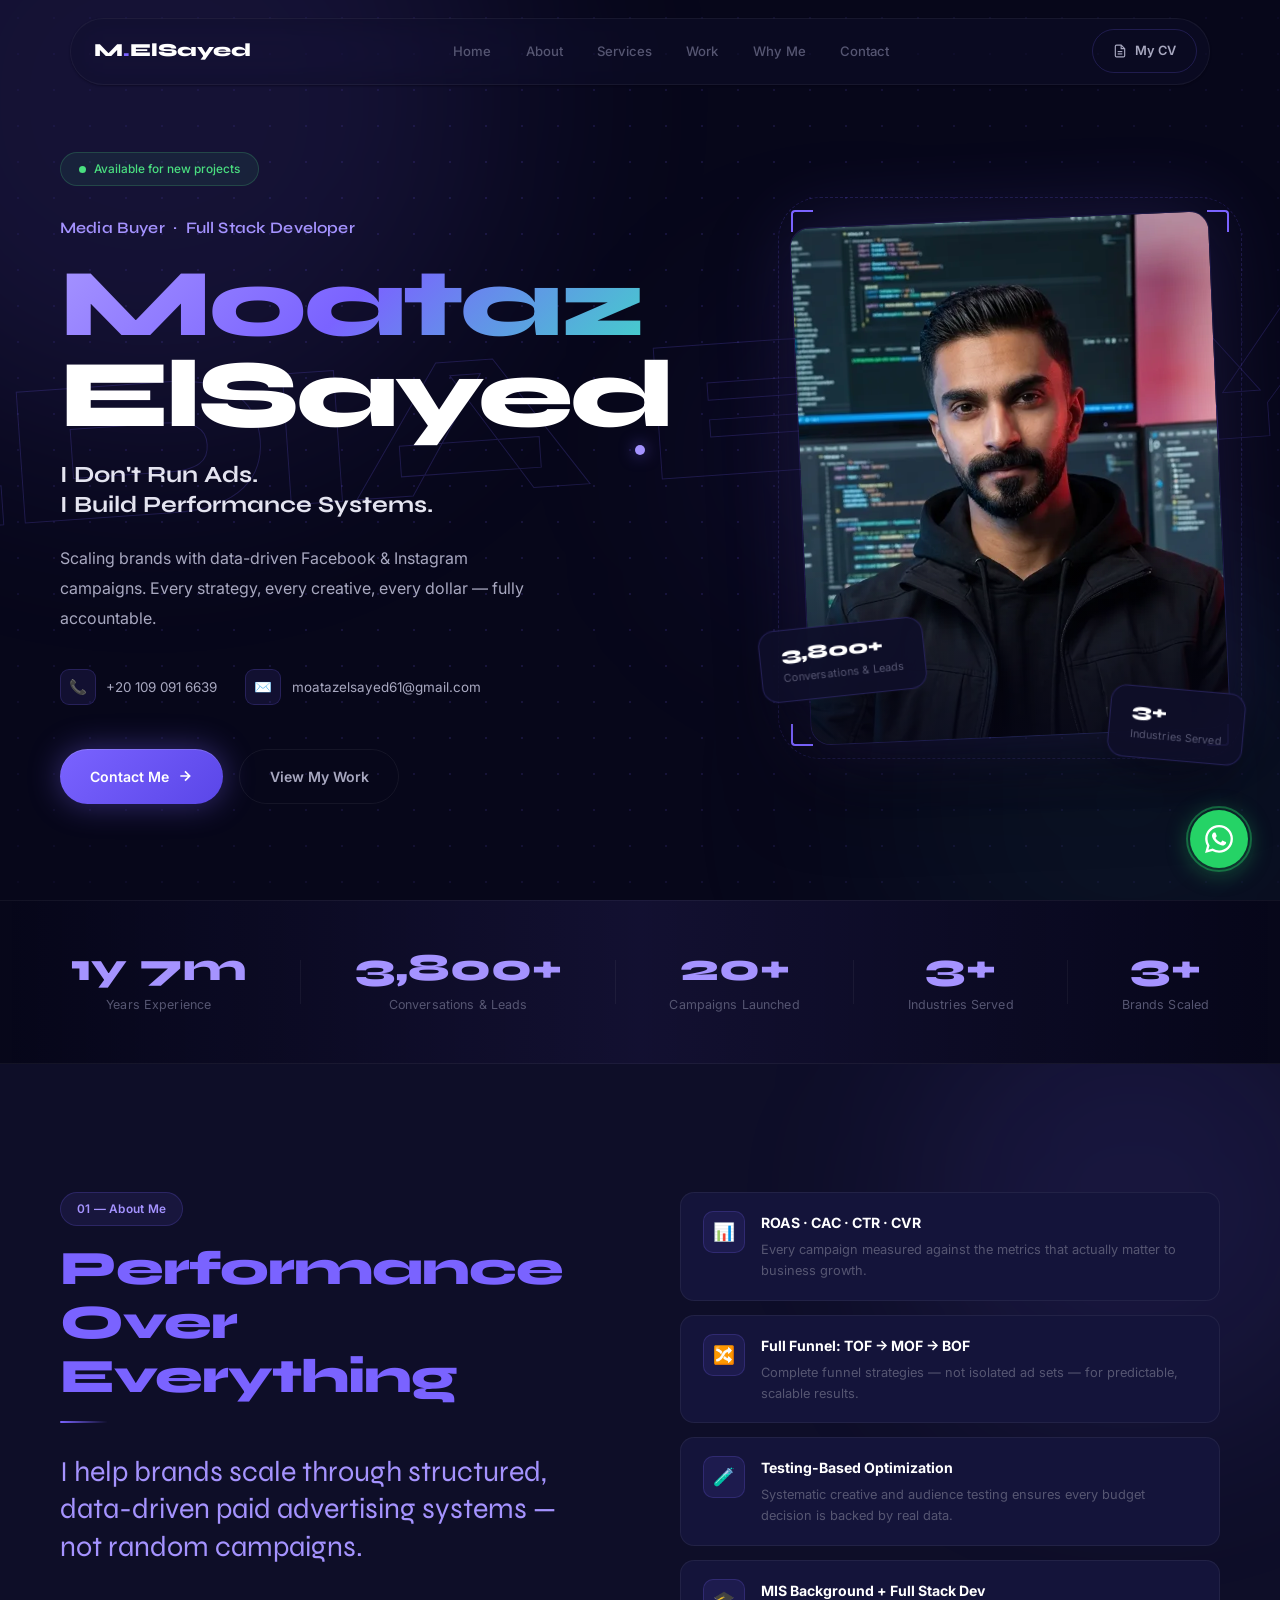
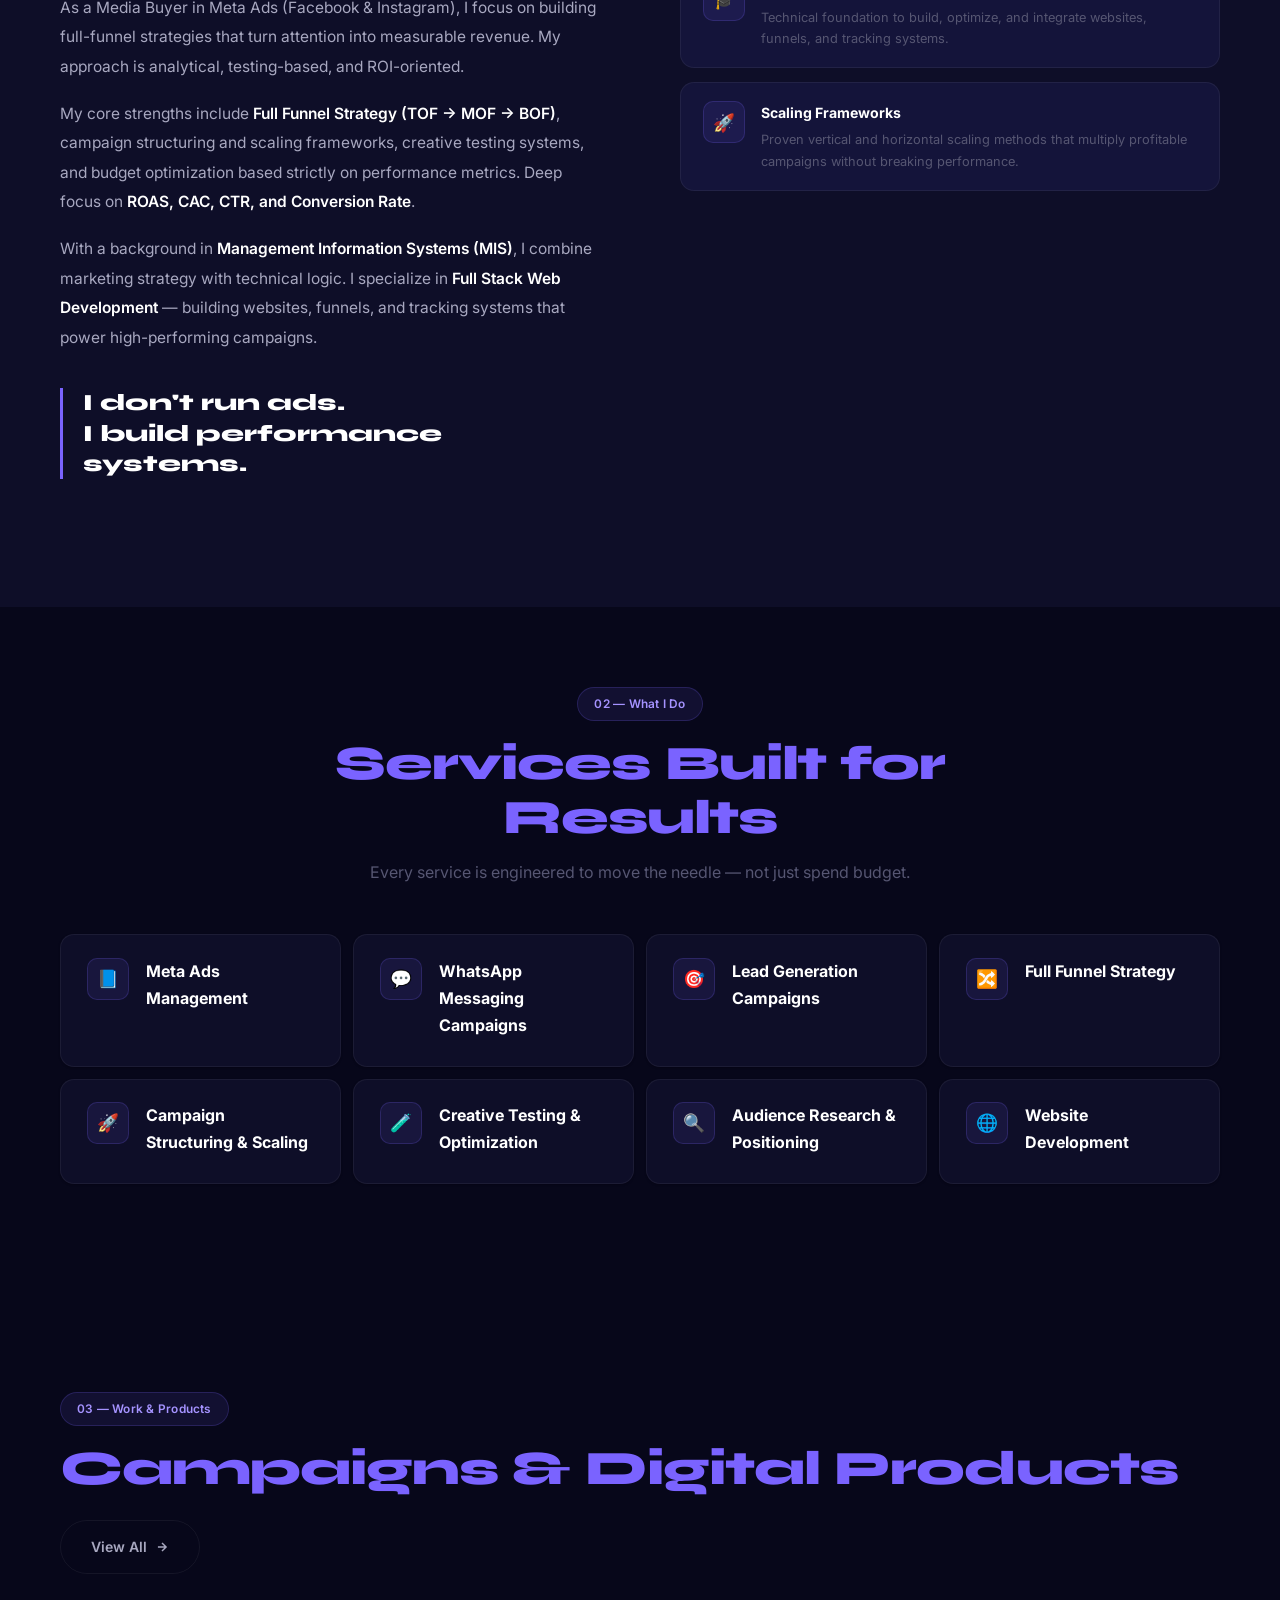
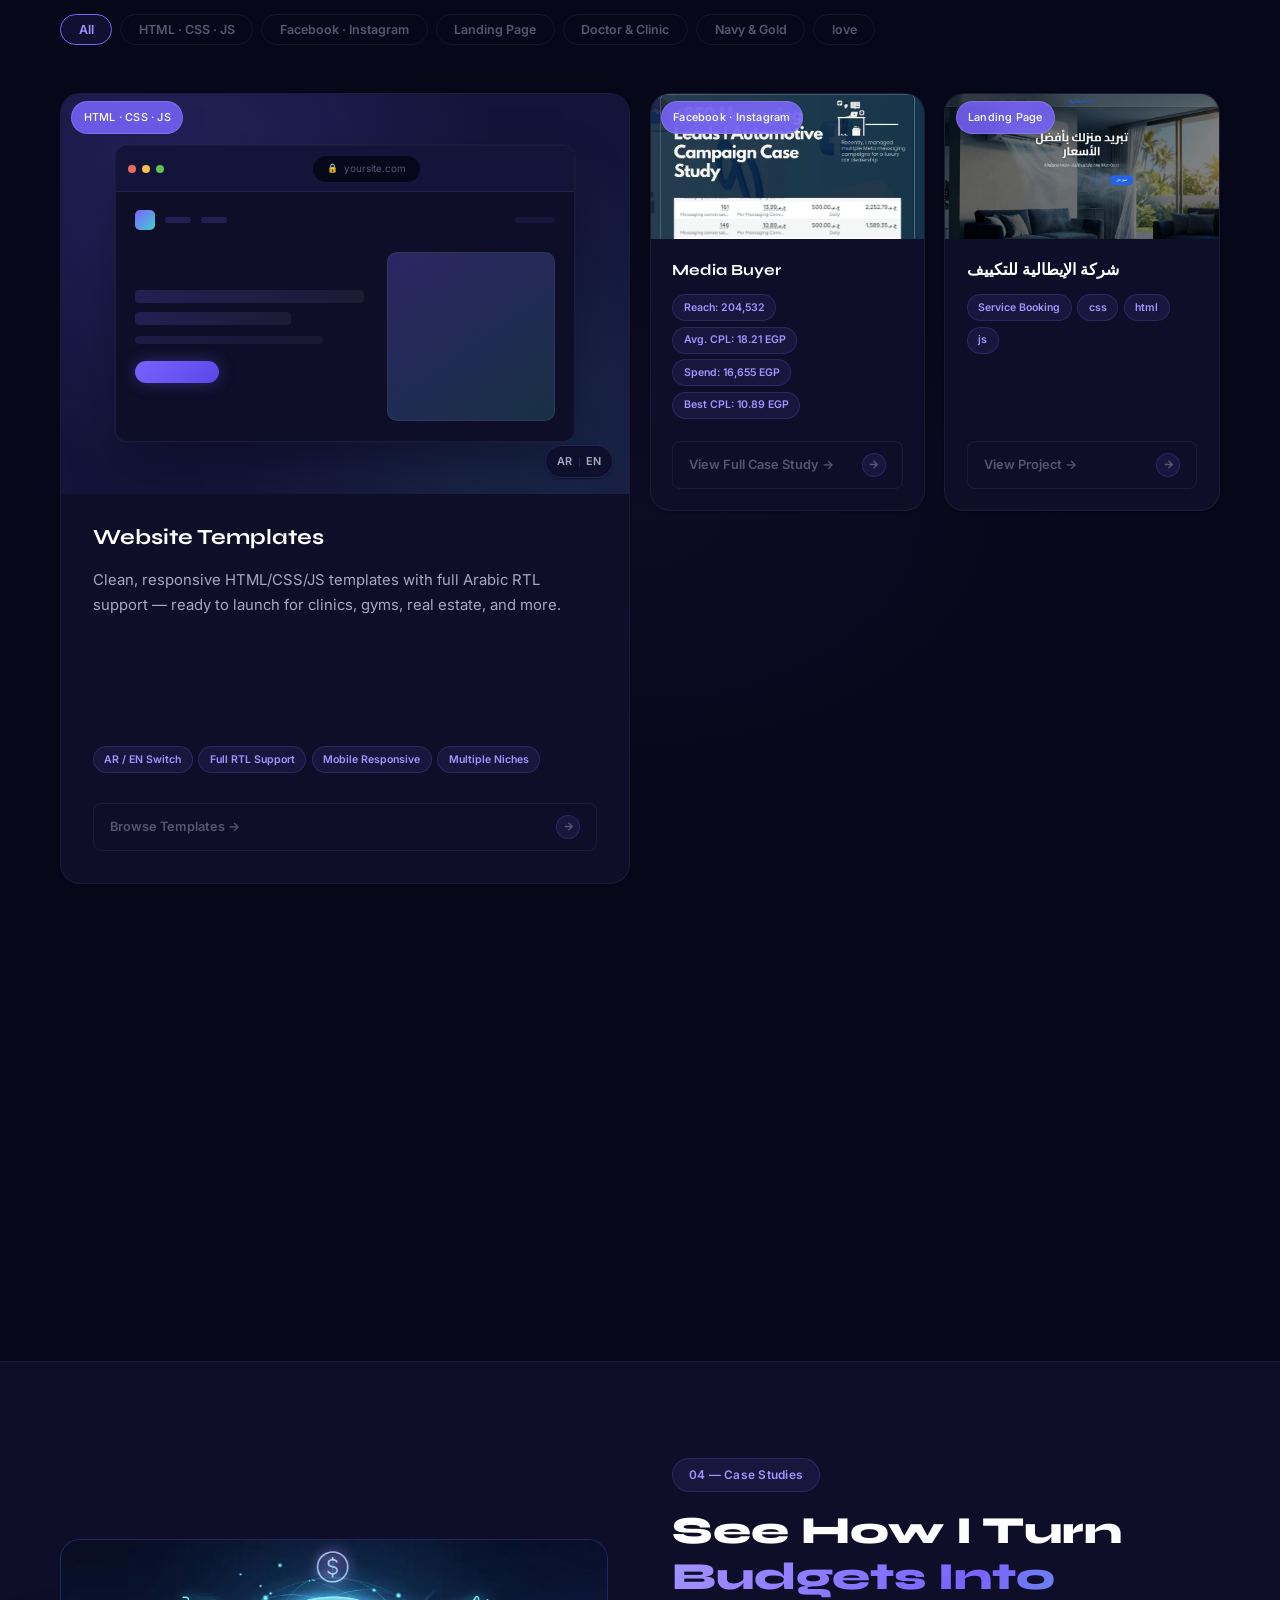
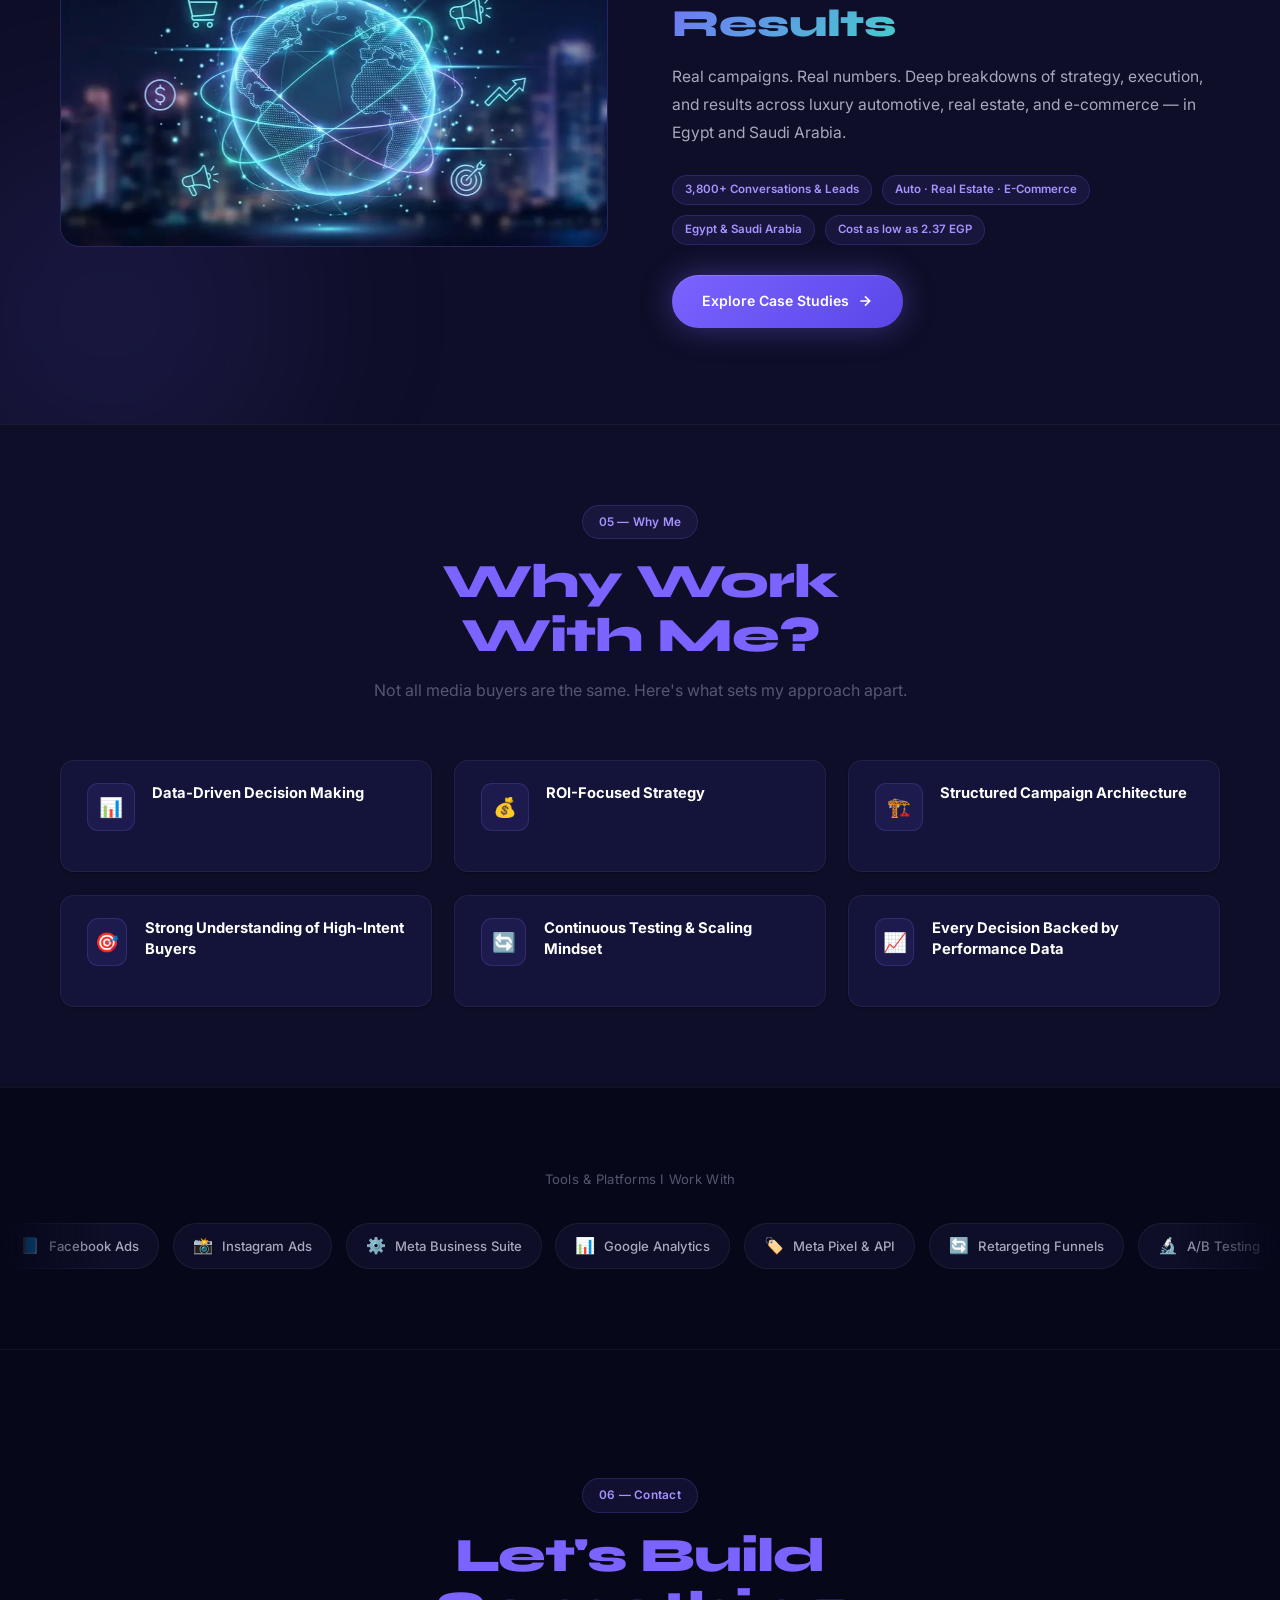
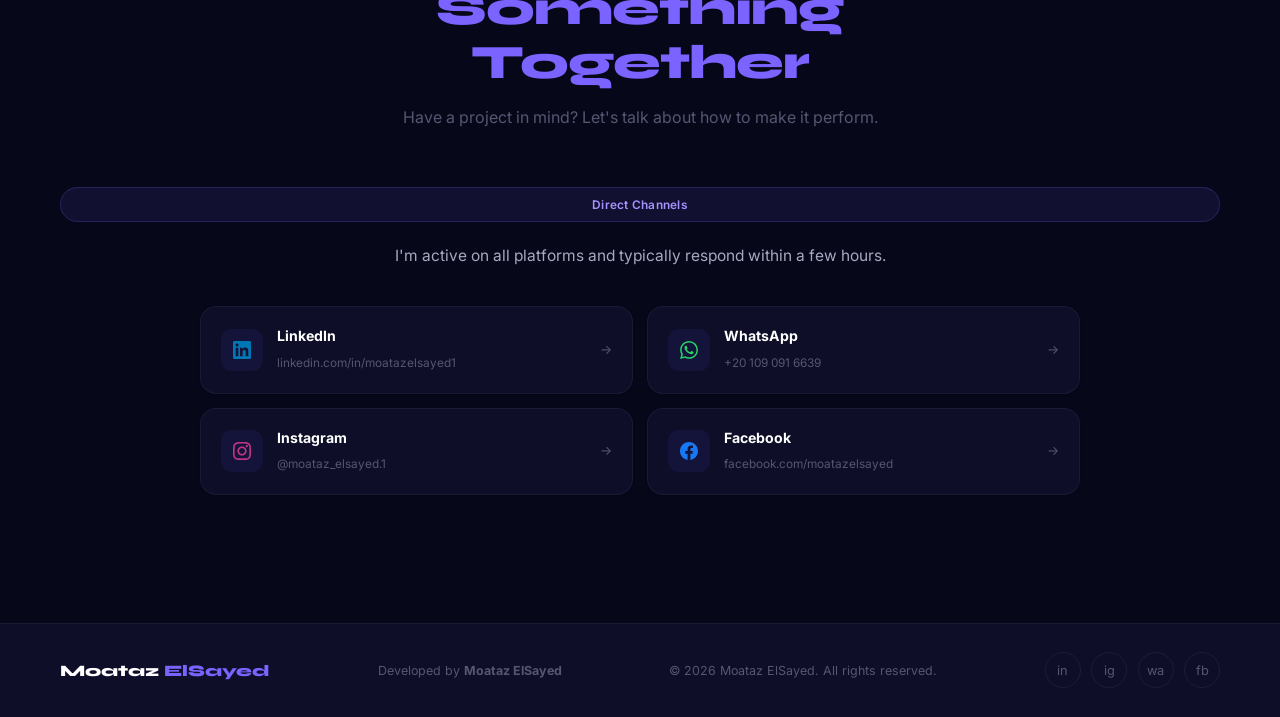
==== commit a3783773: "Add files via upload" ====
--- a/index.html
+++ b/index.html
@@ -158,6 +158,7 @@
 </head>
 
 <body>
+  <div class="scroll-progress" id="scrollProgress" aria-hidden="true"></div>
 
   <!-- FLOATING WHATSAPP -->
   <a href="https://wa.me/+201090916639" target="_blank" rel="noopener noreferrer" class="wa-float" aria-label="Chat on WhatsApp">
@@ -205,6 +206,7 @@
     <div class="blob blob-1"></div>
     <div class="blob blob-2"></div>
     <div class="blob blob-3"></div>
+    <div class="hero-bg-word" aria-hidden="true">MEDIA BUYER</div>
     <div class="container">
       <div class="hero-inner">
 
@@ -240,6 +242,7 @@
 
         <!-- Photo Column -->
         <div class="hero-photo-col">
+          <div class="hero-photo-ring" aria-hidden="true"></div>
           <div class="hero-photo">
             <img src="NEW.webp" alt="Moataz ElSayed" />
           </div>
@@ -247,19 +250,13 @@
           <div class="corner corner-tr"></div>
           <div class="corner corner-bl"></div>
           <div class="corner corner-br"></div>
-          <div class="stat-pill stat-pill-1">
-            <div class="sp-icon">🎯</div>
-            <div>
-              <div class="sp-num">3×</div>
-              <div class="sp-lbl">Avg. ROAS</div>
-            </div>
-          </div>
-          <div class="stat-pill stat-pill-2">
-            <div class="sp-icon">📈</div>
-            <div>
-              <div class="sp-num">$20k+</div>
-              <div class="sp-lbl">Ad Spend</div>
-            </div>
+          <div class="hero-float-badge hfb-1">
+            <div class="hero-stat-num">3,800+</div>
+            <div class="hero-stat-lbl">Conversations &amp; Leads</div>
+          </div>
+          <div class="hero-float-badge hfb-2">
+            <div class="hero-stat-num">3+</div>
+            <div class="hero-stat-lbl">Industries Served</div>
           </div>
         </div>
 
@@ -274,13 +271,13 @@
     <div class="container">
       <div class="stats-inner">
         <div class="stat-item">
-          <div class="s-num">1+</div>
+          <div class="s-num" id="expCounter">1+</div>
           <div class="s-lbl">Years Experience</div>
         </div>
         <div class="stat-divider"></div>
         <div class="stat-item">
-          <div class="s-num">$20k+</div>
-          <div class="s-lbl">Ad Spend Managed</div>
+          <div class="s-num">3,800+</div>
+          <div class="s-lbl">Conversations &amp; Leads</div>
         </div>
         <div class="stat-divider"></div>
         <div class="stat-item">
@@ -289,8 +286,8 @@
         </div>
         <div class="stat-divider"></div>
         <div class="stat-item">
-          <div class="s-num">3×</div>
-          <div class="s-lbl">Average ROAS</div>
+          <div class="s-num">3+</div>
+          <div class="s-lbl">Industries Served</div>
         </div>
         <div class="stat-divider"></div>
         <div class="stat-item">
@@ -309,7 +306,7 @@
       <div class="about-grid">
 
         <div class="reveal">
-          <div class="tag">✦ About Me</div>
+          <div class="tag">01 — About Me</div>
           <h2 class="section-title">Performance Over <span>Everything</span></h2>
           <div
             style="width:48px;height:2px;background:linear-gradient(90deg,var(--purple),transparent);border-radius:1px;margin:1.1rem 0 1.85rem">
@@ -378,7 +375,7 @@
   <section id="services">
     <div class="container">
       <div class="section-header reveal">
-        <div class="tag">✦ What I Do</div>
+        <div class="tag">02 — What I Do</div>
         <h2 class="section-title">Services Built for <span>Results</span></h2>
         <p class="section-sub">Every service is engineered to move the needle — not just spend budget.</p>
       </div>
@@ -428,7 +425,7 @@
       <!-- Header -->
       <div class="cs-section-header reveal">
         <div>
-          <div class="tag">✦ Work & Products</div>
+          <div class="tag">03 — Work & Products</div>
           <h2 class="section-title">Campaigns & <span>Digital Products</span></h2>
         </div>
         <a href="case-studies.html" class="btn btn-ghost">
@@ -462,7 +459,7 @@
       <div class="cs-banner-inner" onclick="window.location.href='case-studies.html'">
         <div class="cs-banner-img"><img src="cs.webp" alt="Case Studies" /></div>
         <div class="cs-banner-text">
-          <div class="tag">✦ Case Studies</div>
+          <div class="tag">04 — Case Studies</div>
           <h2>See How I Turn <span class="grad">Budgets Into Results</span></h2>
           <p>Real campaigns. Real numbers. Deep breakdowns of strategy, execution, and results across luxury
             automotive, real estate, and e-commerce — in Egypt and Saudi Arabia.</p>
@@ -490,7 +487,7 @@
   <section id="why">
     <div class="container">
       <div class="reveal" style="text-align:center;max-width:600px;margin:0 auto">
-        <div class="tag">✦ Why Me</div>
+        <div class="tag">05 — Why Me</div>
         <h2 class="section-title">Why Work <span>With Me?</span></h2>
         <p style="font-size:1rem;color:var(--gray-3);margin-top:.85rem;line-height:1.75">Not all media buyers are the
           same. Here's what sets my approach apart.</p>
@@ -529,20 +526,35 @@
      ================================================================ -->
   <section id="tools">
     <div class="container">
-      <p class="tools-label reveal">Tools & Platforms I Work With</p>
-      <div class="tools-row">
-        <div class="tool-badge reveal"><span class="tb-icon">📘</span> Facebook Ads</div>
-        <div class="tool-badge reveal"><span class="tb-icon">📸</span> Instagram Ads</div>
-        <div class="tool-badge reveal"><span class="tb-icon">⚙️</span> Meta Business Suite</div>
-        <div class="tool-badge reveal"><span class="tb-icon">📊</span> Google Analytics</div>
-        <div class="tool-badge reveal"><span class="tb-icon">🏷️</span> Meta Pixel & API</div>
-        <div class="tool-badge reveal"><span class="tb-icon">🔄</span> Retargeting Funnels</div>
-        <div class="tool-badge reveal"><span class="tb-icon">🔬</span> A/B Testing</div>
-        <div class="tool-badge reveal"><span class="tb-icon">📋</span> Campaign Reporting</div>
-        <div class="tool-badge reveal"><span class="tb-icon">🌐</span> HTML / CSS / JS</div>
-        <div class="tool-badge reveal"><span class="tb-icon">🎨</span> VS Code</div>
-        <div class="tool-badge reveal"><span class="tb-icon">🚀</span> Netlify</div>
-        <div class="tool-badge reveal"><span class="tb-icon">🛒</span> Payhip</div>
+      <p class="tools-label reveal">Tools &amp; Platforms I Work With</p>
+    </div>
+    <div class="marquee-wrapper">
+      <div class="marquee-track">
+        <div class="tool-badge"><span class="tb-icon">📘</span> Facebook Ads</div>
+        <div class="tool-badge"><span class="tb-icon">📸</span> Instagram Ads</div>
+        <div class="tool-badge"><span class="tb-icon">⚙️</span> Meta Business Suite</div>
+        <div class="tool-badge"><span class="tb-icon">📊</span> Google Analytics</div>
+        <div class="tool-badge"><span class="tb-icon">🏷️</span> Meta Pixel & API</div>
+        <div class="tool-badge"><span class="tb-icon">🔄</span> Retargeting Funnels</div>
+        <div class="tool-badge"><span class="tb-icon">🔬</span> A/B Testing</div>
+        <div class="tool-badge"><span class="tb-icon">📋</span> Campaign Reporting</div>
+        <div class="tool-badge"><span class="tb-icon">🌐</span> HTML / CSS / JS</div>
+        <div class="tool-badge"><span class="tb-icon">🎨</span> VS Code</div>
+        <div class="tool-badge"><span class="tb-icon">🚀</span> Netlify</div>
+        <div class="tool-badge"><span class="tb-icon">🛒</span> Payhip</div>
+        <!-- duplicated for a seamless loop -->
+        <div class="tool-badge" aria-hidden="true"><span class="tb-icon">📘</span> Facebook Ads</div>
+        <div class="tool-badge" aria-hidden="true"><span class="tb-icon">📸</span> Instagram Ads</div>
+        <div class="tool-badge" aria-hidden="true"><span class="tb-icon">⚙️</span> Meta Business Suite</div>
+        <div class="tool-badge" aria-hidden="true"><span class="tb-icon">📊</span> Google Analytics</div>
+        <div class="tool-badge" aria-hidden="true"><span class="tb-icon">🏷️</span> Meta Pixel & API</div>
+        <div class="tool-badge" aria-hidden="true"><span class="tb-icon">🔄</span> Retargeting Funnels</div>
+        <div class="tool-badge" aria-hidden="true"><span class="tb-icon">🔬</span> A/B Testing</div>
+        <div class="tool-badge" aria-hidden="true"><span class="tb-icon">📋</span> Campaign Reporting</div>
+        <div class="tool-badge" aria-hidden="true"><span class="tb-icon">🌐</span> HTML / CSS / JS</div>
+        <div class="tool-badge" aria-hidden="true"><span class="tb-icon">🎨</span> VS Code</div>
+        <div class="tool-badge" aria-hidden="true"><span class="tb-icon">🚀</span> Netlify</div>
+        <div class="tool-badge" aria-hidden="true"><span class="tb-icon">🛒</span> Payhip</div>
       </div>
     </div>
   </section>
@@ -553,7 +565,7 @@
   <section id="contact">
     <div class="container">
       <div class="section-header reveal" style="text-align:center;margin-bottom:3.5rem;">
-        <div class="tag">✦ Contact</div>
+        <div class="tag">06 — Contact</div>
         <h2 class="section-title">Let's Build Something <span>Together</span></h2>
         <p class="section-sub">Have a project in mind? Let's talk about how to make it perform.</p>
       </div>
--- a/Style.css
+++ b/Style.css
@@ -1,2442 +1,2994 @@
-
-:root {
-  --bg: #07071a;
-  --bg-card: #0e0e28;
-  --bg-raised: #14143a;
-
-  --purple: #7a63ff;
-  --purple-light: #a593ff;
-  --purple-mid: #5a46e8;
-  --purple-dim: rgba(122, 99, 255, 0.10);
-  --purple-glow: rgba(122, 99, 255, 0.22);
-
-  --accent-cyan: #44cfcb;
-  --green: #4ade80;
-
-  --white: #ffffff;
-  --gray-1: #e4e4f0;
-  --gray-2: #a8a8c0;
-  --gray-3: #565672;
-
-  /* compat aliases — used by the Case Studies page section below */
-  --gray: #cccccc;
-  --gray-dim: #888899;
-
-  --border: rgba(122, 99, 255, 0.20);
-  --border-subtle: rgba(255, 255, 255, 0.05);
-  --border-card: rgba(255, 255, 255, 0.06);
-
-  --font-h: 'Syne', sans-serif;
-  --font-b: 'Inter', sans-serif;
-
-  --r-sm: 10px;
-  --r: 18px;
-  --r-lg: 26px;
-
-  --ease-calm: cubic-bezier(0.22, 1, 0.36, 1);
-  --t: 0.45s var(--ease-calm);
-  --t-slow: 0.75s var(--ease-calm);
-}
-
-/* ── RESET ─────────────────────────────────────────────────── */
-*,
-*::before,
-*::after {
-  box-sizing: border-box;
-  margin: 0;
-  padding: 0;
-}
-
-html {
-  scroll-behavior: smooth;
-}
-
-body {
-  font-family: var(--font-b);
-  background: var(--bg);
-  color: var(--white);
-  line-height: 1.7;
-  overflow-x: hidden;
-  -webkit-font-smoothing: antialiased;
-  animation: bodyFadeIn .8s var(--ease-calm) both;
-}
-
-@keyframes bodyFadeIn {
-  from {
-    opacity: 0;
-  }
-
-  to {
-    opacity: 1;
-  }
-}
-
-/* Respect the user's OS-level motion preference: every transition and
-   animation on the site (existing or new) collapses to near-instant. */
-@media (prefers-reduced-motion: reduce) {
-
-  *,
-  *::before,
-  *::after {
-    animation-duration: .001ms !important;
-    animation-iteration-count: 1 !important;
-    transition-duration: .001ms !important;
-    scroll-behavior: auto !important;
-  }
-}
-
-a {
-  color: inherit;
-  text-decoration: none;
-}
-
-img {
-  display: block;
-  max-width: 100%;
-}
-
-::-webkit-scrollbar {
-  width: 4px;
-}
-
-::-webkit-scrollbar-track {
-  background: var(--bg);
-}
-
-::-webkit-scrollbar-thumb {
-  background: var(--purple);
-  border-radius: 2px;
-}
-
-/* ── LAYOUT ─────────────────────────────────────────────────── */
-.container {
-  width: min(1160px, 92%);
-  margin-inline: auto;
-  position: relative;
-  z-index: 1;
-}
-
-/* ── SHARED COMPONENTS ──────────────────────────────────────── */
-.tag {
-  display: inline-flex;
-  align-items: center;
-  gap: .45rem;
-  font-size: .67rem;
-  font-weight: 700;
-  letter-spacing: .22em;
-  text-transform: uppercase;
-  color: var(--purple-light);
-  background: var(--purple-dim);
-  padding: .38rem 1rem;
-  border-radius: 100px;
-  border: 1px solid var(--border);
-  margin-bottom: 1rem;
-}
-
-.section-title {
-  font-family: var(--font-h);
-  font-size: clamp(2rem, 4.5vw, 3rem);
-  font-weight: 800;
-  line-height: 1.12;
-  letter-spacing: -.02em;
-}
-
-.section-title span {
-  color: var(--purple);
-}
-
-.grad {
-  background: linear-gradient(135deg, #a593ff 0%, #7a63ff 50%, #44cfcb 100%);
-  -webkit-background-clip: text;
-  -webkit-text-fill-color: transparent;
-  background-clip: text;
-}
-
-.btn {
-  display: inline-flex;
-  align-items: center;
-  gap: .55rem;
-  padding: .9rem 1.85rem;
-  font-family: var(--font-b);
-  font-size: .88rem;
-  font-weight: 600;
-  border-radius: 100px;
-  border: none;
-  cursor: pointer;
-  transition: var(--t);
-  white-space: nowrap;
-  position: relative;
-  overflow: hidden;
-}
-
-.btn-purple {
-  background: linear-gradient(135deg, var(--purple), var(--purple-mid));
-  color: var(--white);
-  box-shadow: 0 0 32px rgba(122, 99, 255, .4), inset 0 1px 0 rgba(255, 255, 255, .15);
-}
-
-.btn-purple:hover {
-  transform: translateY(-2px);
-  box-shadow: 0 0 50px rgba(122, 99, 255, .6);
-}
-
-.btn-ghost {
-  background: transparent;
-  color: var(--gray-2);
-  border: 1px solid var(--border-card);
-}
-
-.btn-ghost:hover {
-  border-color: var(--purple);
-  color: var(--purple-light);
-  transform: translateY(-2px);
-}
-
-.reveal {
-  opacity: 0;
-  transform: translateY(28px) scale(.98);
-  filter: blur(5px);
-  transition: opacity .9s var(--ease-calm), transform .9s var(--ease-calm), filter .9s var(--ease-calm);
-}
-
-.reveal.visible {
-  opacity: 1;
-  transform: none;
-  filter: blur(0);
-}
-
-/* ================================================================
-   NAV
-   ================================================================ */
-nav {
-  position: fixed;
-  top: 0;
-  left: 0;
-  right: 0;
-  z-index: 200;
-  padding: 1.25rem 0;
-  transition: all var(--t);
-}
-
-nav.scrolled {
-  background: rgba(7, 7, 26, .9);
-  backdrop-filter: blur(24px) saturate(180%);
-  border-bottom: 1px solid var(--border-subtle);
-  padding: .9rem 0;
-}
-
-.nav-inner {
-  display: flex;
-  align-items: center;
-  justify-content: space-between;
-}
-
-.nav-logo {
-  font-family: var(--font-h);
-  font-weight: 800;
-  font-size: 1.15rem;
-}
-
-.nav-logo span {
-  color: var(--purple);
-}
-
-.nav-links {
-  display: flex;
-  align-items: center;
-  gap: 2.25rem;
-  list-style: none;
-}
-
-.nav-links a {
-  font-size: .82rem;
-  font-weight: 500;
-  color: var(--gray-3);
-  transition: color var(--t);
-  position: relative;
-}
-
-.nav-links a::after {
-  content: '';
-  position: absolute;
-  bottom: -4px;
-  left: 0;
-  right: 0;
-  height: 1.5px;
-  background: var(--purple);
-  transform: scaleX(0);
-  transform-origin: center;
-  transition: transform var(--t);
-}
-
-.nav-links a:hover {
-  color: var(--white);
-}
-
-.nav-links a:hover::after {
-  transform: scaleX(1);
-}
-
-.nav-right {
-  display: flex;
-  align-items: center;
-  gap: .85rem;
-}
-
-.btn-cv {
-  display: inline-flex !important;
-  align-items: center;
-  gap: .5rem;
-  padding: .65rem 1.25rem;
-  font-family: var(--font-b);
-  font-size: .8rem;
-  font-weight: 600;
-  border-radius: 100px;
-  border: 1px solid var(--border) !important;
-  background: transparent;
-  color: var(--gray-2) !important;
-  cursor: pointer;
-  transition: var(--t);
-  white-space: nowrap;
-  -webkit-text-fill-color: var(--gray-2) !important;
-}
-
-.btn-cv:hover {
-  border-color: var(--purple) !important;
-  color: var(--purple-light) !important;
-  -webkit-text-fill-color: var(--purple-light) !important;
-  background: var(--purple-dim);
-}
-
-.hamburger {
-  display: none;
-  flex-direction: column;
-  gap: 5px;
-  cursor: pointer;
-  padding: 9px;
-}
-
-.hamburger span {
-  display: block;
-  width: 22px;
-  height: 1.5px;
-  background: var(--gray-2);
-  border-radius: 1px;
-  transition: var(--t);
-}
-
-/* ================================================================
-   HERO
-   ================================================================ */
-#hero {
-  min-height: 100vh;
-  display: flex;
-  align-items: center;
-  position: relative;
-  overflow: hidden;
-  padding-top: 2.5rem;
-}
-
-#hero::before {
-  content: '';
-  position: absolute;
-  inset: 0;
-  z-index: 0;
-  background-image: radial-gradient(rgba(122, 99, 255, .14) 1px, transparent 1px);
-  background-size: 36px 36px;
-  mask-image: radial-gradient(ellipse 85% 85% at 50% 50%, black 40%, transparent 100%);
-  -webkit-mask-image: radial-gradient(ellipse 85% 85% at 50% 50%, black 40%, transparent 100%);
-}
-
-.blob {
-  position: absolute;
-  border-radius: 50%;
-  filter: blur(110px);
-  pointer-events: none;
-  z-index: 0;
-  transition: transform 1.1s var(--ease-calm);
-  animation: blobBreathe 16s var(--ease-calm) infinite;
-}
-
-@keyframes blobBreathe {
-
-  0%,
-  100% {
-    opacity: 1;
-  }
-
-  50% {
-    opacity: .7;
-  }
-}
-
-.blob-1 {
-  width: 700px;
-  height: 700px;
-  background: rgba(122, 99, 255, .12);
-  top: -250px;
-  left: -200px;
-  animation-duration: 18s;
-}
-
-.blob-2 {
-  width: 500px;
-  height: 500px;
-  background: rgba(68, 207, 203, .06);
-  bottom: -150px;
-  right: -100px;
-  animation-duration: 22s;
-  animation-delay: -6s;
-}
-
-.blob-3 {
-  width: 280px;
-  height: 280px;
-  background: rgba(122, 99, 255, .08);
-  top: 35%;
-  right: 22%;
-  animation-duration: 13s;
-  animation-delay: -3s;
-}
-
-.hero-inner {
-  position: relative;
-  z-index: 1;
-  display: grid;
-  grid-template-columns: 1fr 400px;
-  gap: 5rem;
-  align-items: center;
-  width: 100%;
-  padding: 5rem 0 4rem;
-}
-
-.availability {
-  display: inline-flex;
-  align-items: center;
-  gap: .55rem;
-  font-size: .74rem;
-  font-weight: 500;
-  color: var(--green);
-  background: rgba(74, 222, 128, .08);
-  border: 1px solid rgba(74, 222, 128, .2);
-  padding: .38rem 1.1rem;
-  border-radius: 100px;
-  margin-bottom: 1.75rem;
-}
-
-.availability::before {
-  content: '';
-  width: 7px;
-  height: 7px;
-  background: var(--green);
-  border-radius: 50%;
-  animation: pulse-dot 2.6s ease-in-out infinite;
-}
-
-@keyframes pulse-dot {
-
-  0%,
-  100% {
-    box-shadow: 0 0 0 0 rgba(74, 222, 128, .5);
-  }
-
-  50% {
-    box-shadow: 0 0 0 5px rgba(74, 222, 128, 0);
-  }
-}
-
-.hero-role {
-  font-family: var(--font-h);
-  font-size: .95rem;
-  font-weight: 600;
-  color: var(--purple-light);
-  letter-spacing: .09em;
-  margin-bottom: 1rem;
-  text-transform: uppercase;
-}
-
-.hero-name {
-  font-family: var(--font-h);
-  font-size: clamp(3.2rem, 6.5vw, 5.5rem);
-  font-weight: 800;
-  line-height: .98;
-  letter-spacing: -.03em;
-  margin-bottom: 1.25rem;
-}
-
-.hero-tagline {
-  font-family: var(--font-h);
-  font-size: clamp(1.1rem, 2vw, 1.45rem);
-  font-weight: 700;
-  line-height: 1.3;
-  color: var(--gray-1);
-  margin-bottom: 1.5rem;
-}
-
-.hero-desc {
-  font-size: 1rem;
-  color: var(--gray-2);
-  max-width: 480px;
-  line-height: 1.85;
-  margin-bottom: 2.25rem;
-}
-
-.hero-contact-row {
-  display: flex;
-  flex-wrap: wrap;
-  gap: 1.75rem;
-  margin-bottom: 2.75rem;
-}
-
-.contact-chip {
-  display: flex;
-  align-items: center;
-  gap: .65rem;
-  font-size: .84rem;
-  color: var(--gray-2);
-}
-
-.chip-icon {
-  width: 36px;
-  height: 36px;
-  background: var(--purple-dim);
-  border: 1px solid var(--border);
-  border-radius: 9px;
-  display: flex;
-  align-items: center;
-  justify-content: center;
-  font-size: .9rem;
-}
-
-.hero-cta {
-  display: flex;
-  gap: 1rem;
-  flex-wrap: wrap;
-}
-
-.hero-photo-col {
-  position: relative;
-  animation: gentleFloat 7s var(--ease-calm) infinite;
-}
-
-@keyframes gentleFloat {
-
-  0%,
-  100% {
-    transform: translateY(0);
-  }
-
-  50% {
-    transform: translateY(-10px);
-  }
-}
-
-.hero-photo {
-  width: 100%;
-  aspect-ratio: 3/3.7;
-  border-radius: var(--r-lg);
-  border: 1px solid var(--border);
-  overflow: hidden;
-  box-shadow: 0 0 80px rgba(122, 99, 255, .18), 0 40px 80px rgba(0, 0, 0, .5);
-}
-
-.hero-photo img {
-  width: 100%;
-  height: 100%;
-  object-fit: cover;
-  object-position: top center;
-}
-
-.hero-photo::after {
-  content: '';
-  position: absolute;
-  inset: 0;
-  background: linear-gradient(to bottom, transparent 65%, rgba(7, 7, 26, .65) 100%);
-  pointer-events: none;
-}
-
-.corner {
-  position: absolute;
-  width: 22px;
-  height: 22px;
-  border-color: var(--purple);
-  border-style: solid;
-}
-
-.corner-tl {
-  top: -9px;
-  left: -9px;
-  border-width: 2px 0 0 2px;
-  border-radius: 4px 0 0 0;
-}
-
-.corner-tr {
-  top: -9px;
-  right: -9px;
-  border-width: 2px 2px 0 0;
-  border-radius: 0 4px 0 0;
-}
-
-.corner-bl {
-  bottom: -9px;
-  left: -9px;
-  border-width: 0 0 2px 2px;
-  border-radius: 0 0 0 4px;
-}
-
-.corner-br {
-  bottom: -9px;
-  right: -9px;
-  border-width: 0 2px 2px 0;
-  border-radius: 0 0 4px 0;
-}
-
-.stat-pill {
-  position: absolute;
-  background: rgba(14, 14, 40, .88);
-  backdrop-filter: blur(20px);
-  border: 1px solid var(--border);
-  border-radius: 14px;
-  padding: .85rem 1.1rem;
-  display: flex;
-  align-items: center;
-  gap: .75rem;
-  z-index: 10;
-}
-
-.sp-icon {
-  width: 38px;
-  height: 38px;
-  background: var(--purple-dim);
-  border-radius: 9px;
-  display: flex;
-  align-items: center;
-  justify-content: center;
-  font-size: 1.1rem;
-  flex-shrink: 0;
-}
-
-.sp-num {
-  font-family: var(--font-h);
-  font-size: 1.15rem;
-  font-weight: 800;
-  color: var(--white);
-  line-height: 1;
-}
-
-.sp-lbl {
-  font-size: .64rem;
-  color: var(--gray-3);
-  text-transform: uppercase;
-  letter-spacing: .1em;
-  margin-top: .1rem;
-}
-
-.stat-pill-1 {
-  bottom: 28px;
-  left: -75px;
-}
-
-.stat-pill-2 {
-  top: 28px;
-  right: -75px;
-}
-
-/* ================================================================
-   STATS BAR
-   ================================================================ */
-#stats {
-  padding: 3rem 0;
-  border-top: 1px solid var(--border-subtle);
-  border-bottom: 1px solid var(--border-subtle);
-  background: linear-gradient(90deg, transparent, var(--purple-dim), transparent);
-}
-
-.stats-inner {
-  display: flex;
-  align-items: center;
-  justify-content: space-around;
-  flex-wrap: wrap;
-  gap: 2rem;
-}
-
-.stat-item {
-  text-align: center;
-}
-
-.s-num {
-  font-family: var(--font-h);
-  font-size: 2.4rem;
-  font-weight: 800;
-  color: var(--purple-light);
-  line-height: 1;
-}
-
-.s-lbl {
-  font-size: .74rem;
-  color: var(--gray-3);
-  letter-spacing: .09em;
-  text-transform: uppercase;
-  margin-top: .4rem;
-}
-
-.stat-divider {
-  width: 1px;
-  height: 44px;
-  background: var(--border-subtle);
-}
-
-/* ================================================================
-   ABOUT
-   ================================================================ */
-#about {
-  padding: 8rem 0;
-  background: var(--bg-card);
-  position: relative;
-  overflow: hidden;
-}
-
-#about::before {
-  content: '';
-  position: absolute;
-  top: -80px;
-  right: -80px;
-  width: 450px;
-  height: 450px;
-  background: var(--purple-dim);
-  border-radius: 50%;
-  filter: blur(90px);
-  pointer-events: none;
-}
-
-.about-grid {
-  display: grid;
-  grid-template-columns: 1fr 1fr;
-  gap: 5rem;
-  align-items: start;
-}
-
-.about-highlight {
-  font-family: var(--font-h);
-  font-size: clamp(1.3rem, 2.5vw, 1.8rem);
-  color: var(--purple-light);
-  line-height: 1.3;
-  margin-bottom: 1.75rem;
-}
-
-.about-body p {
-  font-size: .97rem;
-  color: var(--gray-2);
-  line-height: 1.9;
-  margin-bottom: 1.1rem;
-}
-
-.about-body strong {
-  color: var(--white);
-  font-weight: 600;
-}
-
-.about-tagline {
-  margin-top: 2.25rem;
-  font-family: var(--font-h);
-  font-size: 1.45rem;
-  font-weight: 800;
-  color: var(--white);
-  border-left: 3px solid var(--purple);
-  padding-left: 1.25rem;
-  line-height: 1.3;
-}
-
-.about-cards {
-  display: flex;
-  flex-direction: column;
-  gap: .85rem;
-}
-
-.about-card {
-  display: flex;
-  align-items: flex-start;
-  gap: 1rem;
-  background: var(--bg-raised);
-  border: 1px solid var(--border-card);
-  border-radius: var(--r);
-  padding: 1.15rem 1.35rem;
-  transition: var(--t);
-  position: relative;
-  overflow: hidden;
-}
-
-.about-card::before {
-  content: '';
-  position: absolute;
-  top: 0;
-  left: 0;
-  bottom: 0;
-  width: 2px;
-  background: var(--purple);
-  opacity: 0;
-  transition: opacity var(--t);
-}
-
-.about-card:hover {
-  border-color: var(--border);
-  background: rgba(122, 99, 255, .06);
-  transform: translateX(4px);
-}
-
-.about-card:hover::before {
-  opacity: 1;
-}
-
-.about-card-icon {
-  width: 42px;
-  height: 42px;
-  border-radius: 10px;
-  background: var(--purple-dim);
-  border: 1px solid var(--border);
-  display: flex;
-  align-items: center;
-  justify-content: center;
-  font-size: 1.1rem;
-  flex-shrink: 0;
-}
-
-.about-card h4 {
-  font-size: .88rem;
-  font-weight: 700;
-  color: var(--white);
-  margin-bottom: .25rem;
-}
-
-.about-card p {
-  font-size: .8rem;
-  color: var(--gray-3);
-  line-height: 1.65;
-}
-
-/* ================================================================
-   SERVICES
-   ================================================================ */
-#services {
-  padding: 5rem 0;
-  background: var(--bg);
-}
-
-.section-header {
-  text-align: center;
-  max-width: 620px;
-  margin: 0 auto 3rem;
-}
-
-.section-sub {
-  font-size: 1rem;
-  color: var(--gray-3);
-  margin-top: .85rem;
-  line-height: 1.75;
-}
-
-.services-grid {
-  display: grid;
-  grid-template-columns: repeat(4, 1fr);
-  gap: 12px;
-}
-
-.service-card {
-  display: flex;
-  align-items: flex-start;
-  gap: 1rem;
-  background: var(--bg-card);
-  border: 1px solid var(--border-card);
-  border-radius: var(--r);
-  padding: 1.15rem 1.35rem;
-  transition: var(--t);
-  position: relative;
-  overflow: hidden;
-}
-
-.service-card::after {
-  content: '';
-  position: absolute;
-  inset: 0;
-  background: radial-gradient(circle at 50% 0%, rgba(122, 99, 255, .14), transparent 60%);
-  opacity: 0;
-  transition: opacity var(--t);
-}
-
-.service-card:hover {
-  border-color: var(--border);
-  transform: translateY(-6px);
-  box-shadow: 0 20px 50px rgba(0, 0, 0, .35);
-}
-
-.service-card:hover::after {
-  opacity: 1;
-}
-
-.service-icon {
-  width: 42px;
-  height: 42px;
-  border-radius: 10px;
-  background: var(--purple-dim);
-  border: 1px solid var(--border);
-  display: flex;
-  align-items: center;
-  justify-content: center;
-  font-size: 1.1rem;
-  flex-shrink: 0;
-}
-
-.service-card:hover .service-icon {
-  background: var(--purple);
-  box-shadow: 0 0 24px rgba(122, 99, 255, .5);
-}
-
-.service-title {
-  font-size: 1.0rem;
-  font-weight: 700;
-  color: var(--white);
-  margin-bottom: .25rem;
-}
-
-/* ================================================================
-   WHY
-   ================================================================ */
-#why {
-  padding: 5rem 0;
-  background: var(--bg-card);
-}
-
-.why-grid {
-  display: grid;
-  grid-template-columns: repeat(3, 1fr);
-  gap: 1.4rem;
-  margin-top: 3.5rem;
-}
-
-.why-card {
-  display: flex;
-  align-items: flex-start;
-  gap: 1rem;
-  background: var(--bg-raised);
-  border: 1px solid var(--border-card);
-  border-radius: var(--r);
-  padding: 1.15rem 1.35rem;
-  transition: var(--t);
-  position: relative;
-  overflow: hidden;
-}
-
-.why-card::before {
-  content: '';
-  position: absolute;
-  bottom: 0;
-  left: 0;
-  right: 0;
-  height: 2px;
-  background: linear-gradient(90deg, var(--purple), var(--accent-cyan));
-  transform: scaleX(0);
-  transform-origin: left;
-  transition: transform var(--t);
-}
-
-.why-card:hover {
-  border-color: var(--border);
-  transform: translateY(-5px);
-  box-shadow: 0 20px 44px rgba(0, 0, 0, .35);
-}
-
-.why-card:hover::before {
-  transform: scaleX(1);
-}
-
-.why-card-icon {
-  width: 48px;
-  height: 48px;
-  border-radius: 11px;
-  background: var(--purple-dim);
-  border: 1px solid var(--border);
-  display: flex;
-  align-items: center;
-  justify-content: center;
-  font-size: 1.2rem;
-  margin-bottom: 1.1rem;
-  transition: var(--t);
-}
-
-.why-card:hover .why-card-icon {
-  background: var(--purple);
-}
-
-.why-card h4 {
-  font-size: .92rem;
-  font-weight: 700;
-  color: var(--white);
-  line-height: 1.4;
-}
-
-/* ================================================================
-   ★ MY WORK — MASONRY BENTO GRID
-   ================================================================ */
-#case-studies {
-  padding: 8rem 0;
-  background: var(--bg);
-  position: relative;
-  overflow: hidden;
-}
-
-#case-studies::before {
-  content: '';
-  position: absolute;
-  top: 50%;
-  left: 50%;
-  transform: translate(-50%, -50%);
-  width: 900px;
-  height: 600px;
-  background: radial-gradient(ellipse, rgba(122, 99, 255, .05) 0%, transparent 70%);
-  pointer-events: none;
-}
-
-.cs-section-header {
-  display: flex;
-  align-items: flex-end;
-  justify-content: space-between;
-  flex-wrap: wrap;
-  gap: 1.5rem;
-  margin-bottom: 2.5rem;
-}
-
-.cs-filters {
-  display: flex;
-  gap: .5rem;
-  flex-wrap: wrap;
-  margin-bottom: 3rem;
-}
-
-.cs-filter-btn {
-  padding: .42rem 1.1rem;
-  border-radius: 100px;
-  border: 1px solid var(--border-card);
-  background: transparent;
-  color: var(--gray-3);
-  font-size: .78rem;
-  font-weight: 600;
-  cursor: pointer;
-  font-family: var(--font-b);
-  transition: var(--t);
-}
-
-.cs-filter-btn:hover {
-  border-color: var(--border);
-  color: var(--purple-light);
-}
-
-.cs-filter-btn.active {
-  border-color: var(--purple);
-  color: var(--purple-light);
-  background: var(--purple-dim);
-}
-
-/* BENTO GRID */
-.projects-grid {
-  display: grid;
-  grid-template-columns: repeat(12, 1fr);
-  grid-auto-rows: auto;
-  gap: 1.2rem;
-}
-
-/* BASE CARD */
-.pj-card {
-  background: var(--bg-card);
-  border: 1px solid var(--border-card);
-  border-radius: var(--r-lg);
-  overflow: hidden;
-  display: flex;
-  flex-direction: column;
-  transition: border-color var(--t), box-shadow var(--t), transform var(--t);
-  position: relative;
-}
-
-.pj-card:hover {
-  border-color: rgba(122, 99, 255, .35);
-  box-shadow: 0 24px 60px rgba(0, 0, 0, .45), 0 0 0 1px rgba(122, 99, 255, .25);
-  transform: translateY(-5px);
-}
-
-/* BENTO PLACEMENT */
-.pj-card:nth-child(1) {
-  grid-column: 1 / 7;
-  grid-row: 1 / 3;
-}
-
-.pj-card:nth-child(2) {
-  grid-column: 7 / 10;
-  grid-row: 1 / 2;
-}
-
-.pj-card:nth-child(3) {
-  grid-column: 10 / 13;
-  grid-row: 1 / 2;
-}
-
-.pj-card:nth-child(4) {
-  grid-column: 7 / 10;
-  grid-row: 2 / 3;
-}
-
-.pj-card:nth-child(5) {
-  grid-column: 10 / 13;
-  grid-row: 2 / 3;
-}
-
-.pj-card:nth-child(n+6) {
-  grid-column: span 3;
-}
-
-/* THUMBNAIL */
-.pj-thumb {
-  position: relative;
-  overflow: hidden;
-  background: var(--bg-raised);
-  flex-shrink: 0;
-}
-
-.pj-card:nth-child(1) .pj-thumb {
-  height: 260px;
-}
-
-.pj-card:nth-child(n+2):nth-child(-n+5) .pj-thumb {
-  height: 145px;
-}
-
-.pj-card:nth-child(n+6) .pj-thumb {
-  aspect-ratio: 16/9;
-  height: auto;
-}
-
-.pj-thumb img {
-  width: 100%;
-  height: 100%;
-  object-fit: cover;
-  display: block;
-  transition: transform .8s var(--ease-calm);
-}
-
-.pj-card:hover .pj-thumb img {
-  transform: scale(1.06);
-}
-
-.pj-thumb::after {
-  content: '';
-  position: absolute;
-  inset: 0;
-  background: linear-gradient(to bottom, transparent 50%, rgba(7, 7, 26, .7) 100%);
-  opacity: 0;
-  transition: opacity var(--t);
-}
-
-.pj-card:hover .pj-thumb::after {
-  opacity: 1;
-}
-
-.pj-thumb-ph {
-  display: flex;
-  flex-direction: column;
-  align-items: center;
-  justify-content: center;
-  gap: .5rem;
-  height: 100%;
-  background: linear-gradient(135deg, var(--bg-raised), var(--bg-card));
-}
-
-.pj-thumb-ph .ph-icon {
-  font-size: 2.5rem;
-}
-
-.pj-thumb-ph .ph-label {
-  font-size: .72rem;
-  color: var(--gray-3);
-}
-
-.pj-badge {
-  position: absolute;
-  top: .45rem;
-  left: .65rem;
-  z-index: 1;
-  background: rgba(122, 99, 255, .85);
-  backdrop-filter: blur(12px);
-  color: #fff;
-  font-size: .4rem;
-  font-weight: 500;
-  letter-spacing: .14em;
-  text-transform: uppercase;
-  padding: .38rem .55rem;
-  border-radius: 50px;
-  border: 1px solid rgba(255, 255, 255, .15);
-}
-
-/* BODY */
-.pj-body {
-  padding: 1.35rem;
-  flex: 1;
-  display: flex;
-  flex-direction: column;
-  gap: .6rem;
-}
-
-.pj-card:nth-child(1) .pj-body {
-  padding: 1.85rem 2rem;
-}
-
-.pj-title {
-  font-family: var(--font-h);
-  font-weight: 700;
-  color: var(--white);
-  line-height: 1.3;
-  font-size: .97rem;
-}
-
-.pj-card:nth-child(1) .pj-title {
-  font-size: 1.35rem;
-}
-
-.pj-desc {
-  font-size: .82rem;
-  color: var(--gray-2);
-  line-height: 1.7;
-  flex: 1;
-}
-
-.pj-card:nth-child(1) .pj-desc {
-  font-size: .93rem;
-}
-
-.pj-chips {
-  display: flex;
-  flex-wrap: wrap;
-  gap: .35rem;
-  margin-top: .25rem;
-}
-
-.pj-chip {
-  font-size: .66rem;
-  font-weight: 600;
-  color: var(--purple-light);
-  background: var(--purple-dim);
-  border: 1px solid var(--border);
-  padding: .22rem .65rem;
-  border-radius: 100px;
-}
-
-/* FOOTER */
-.pj-footer {
-  padding: 0 1.35rem 1.35rem;
-}
-
-.pj-card:nth-child(1) .pj-footer {
-  padding: 0 2rem 2rem;
-}
-
-.pj-link {
-  display: flex;
-  align-items: center;
-  justify-content: space-between;
-  width: 100%;
-  padding: .7rem 1rem;
-  border-radius: var(--r-sm);
-  border: 1px solid var(--border-card);
-  background: transparent;
-  color: var(--gray-3);
-  font-size: .8rem;
-  font-weight: 600;
-  font-family: var(--font-b);
-  transition: var(--t);
-  text-decoration: none;
-}
-
-.pj-link:hover {
-  border-color: var(--purple);
-  color: var(--purple-light);
-  background: var(--purple-dim);
-}
-
-.pj-link-arrow {
-  width: 24px;
-  height: 24px;
-  border-radius: 50%;
-  background: var(--purple-dim);
-  border: 1px solid var(--border);
-  display: flex;
-  align-items: center;
-  justify-content: center;
-  font-size: .75rem;
-  flex-shrink: 0;
-  transition: var(--t);
-}
-
-.pj-link:hover .pj-link-arrow {
-  background: var(--purple);
-  border-color: var(--purple);
-  transform: translateX(2px);
-}
-
-/* EMPTY / LOADING */
-.cs-empty {
-  grid-column: 1/-1;
-  text-align: center;
-  padding: 5rem 2rem;
-  color: var(--gray-3);
-}
-
-.cs-empty-icon {
-  font-size: 3rem;
-  margin-bottom: 1rem;
-  opacity: .5;
-}
-
-.cs-loading {
-  grid-column: 1/-1;
-  display: flex;
-  align-items: center;
-  justify-content: center;
-  gap: 1rem;
-  padding: 5rem 2rem;
-  color: var(--gray-3);
-  font-size: .9rem;
-}
-
-.cs-spinner {
-  width: 20px;
-  height: 20px;
-  border: 2px solid var(--border-card);
-  border-top-color: var(--purple);
-  border-radius: 50%;
-  animation: spin .85s linear infinite;
-}
-
-@keyframes spin {
-  to {
-    transform: rotate(360deg);
-  }
-}
-
-/* ================================================================
-   CS BANNER
-   ================================================================ */
-#cs-banner {
-  padding: 6rem 0;
-  background: var(--bg-card);
-  border-top: 1px solid var(--border-subtle);
-  border-bottom: 1px solid var(--border-subtle);
-  position: relative;
-  overflow: hidden;
-}
-
-#cs-banner::before {
-  content: '';
-  position: absolute;
-  bottom: -80px;
-  left: -80px;
-  width: 380px;
-  height: 380px;
-  background: var(--purple-dim);
-  border-radius: 50%;
-  filter: blur(80px);
-}
-
-.cs-banner-inner {
-  display: grid;
-  grid-template-columns: 1fr 1fr;
-  gap: 4rem;
-  align-items: center;
-  cursor: pointer;
-}
-
-.cs-banner-img {
-  border-radius: var(--r-lg);
-  overflow: hidden;
-  border: 1px solid var(--border);
-  transition: transform var(--t), box-shadow var(--t);
-  aspect-ratio: 16/9;
-  background: var(--bg-raised);
-  display: flex;
-  align-items: center;
-  justify-content: center;
-  font-size: 5rem;
-}
-
-.cs-banner-img img {
-  width: 100%;
-  height: 100%;
-  object-fit: cover;
-}
-
-.cs-banner-inner:hover .cs-banner-img {
-  transform: scale(1.025);
-  box-shadow: 0 30px 70px rgba(122, 99, 255, .25);
-}
-
-.cs-banner-text h2 {
-  font-family: var(--font-h);
-  font-size: clamp(1.8rem, 3vw, 2.6rem);
-  font-weight: 800;
-  line-height: 1.2;
-  margin-bottom: 1rem;
-}
-
-.cs-banner-text p {
-  font-size: .975rem;
-  color: var(--gray-2);
-  line-height: 1.8;
-  margin-bottom: 1.75rem;
-}
-
-.cs-chips {
-  display: flex;
-  gap: .6rem;
-  flex-wrap: wrap;
-  margin-bottom: 1.85rem;
-}
-
-.result-chip {
-  font-size: .72rem;
-  font-weight: 600;
-  color: var(--purple-light);
-  background: var(--purple-dim);
-  border: 1px solid var(--border);
-  padding: .28rem .75rem;
-  border-radius: 100px;
-}
-
-/* ================================================================
-   TOOLS
-   ================================================================ */
-#tools {
-  padding: 5rem 0;
-  border-top: 1px solid var(--border-subtle);
-  border-bottom: 1px solid var(--border-subtle);
-}
-
-.tools-label {
-  text-align: center;
-  font-size: .7rem;
-  letter-spacing: .22em;
-  text-transform: uppercase;
-  color: var(--gray-3);
-  margin-bottom: 2rem;
-}
-
-.tools-row {
-  display: flex;
-  justify-content: center;
-  flex-wrap: wrap;
-  gap: .85rem;
-}
-
-.tool-badge {
-  display: flex;
-  align-items: center;
-  gap: .55rem;
-  background: var(--bg-card);
-  border: 1px solid var(--border-card);
-  border-radius: 100px;
-  padding: .55rem 1.2rem;
-  font-size: .82rem;
-  font-weight: 500;
-  color: var(--gray-2);
-  transition: var(--t);
-  cursor: default;
-}
-
-.tool-badge:hover {
-  border-color: var(--purple);
-  color: var(--purple-light);
-  background: var(--purple-dim);
-  transform: translateY(-2px);
-}
-
-.tb-icon {
-  font-size: 1rem;
-}
-
-/* ================================================================
-   CONTACT
-   ================================================================ */
-#contact {
-  padding: 8rem 0;
-}
-
-.contact-info-text {
-  font-size: .97rem;
-  color: var(--gray-2);
-  line-height: 1.85;
-  margin: 1.1rem 0 2.25rem;
-}
-
-.social-links {
-  display: grid;
-  grid-template-columns: repeat(2, 1fr);
-  gap: 14px;
-  max-width: 880px;
-  margin: 0 auto;
-}
-
-.social-link {
-  display: flex;
-  align-items: center;
-  gap: 14px;
-  padding: 15px 18px;
-  border-radius: 16px;
-  background: var(--bg-card);
-  color: var(--white);
-  border: 1px solid var(--border-subtle);
-  transition: var(--t-slow);
-  position: relative;
-  overflow: hidden;
-}
-
-.sl-icon {
-  width: 42px;
-  height: 42px;
-  border-radius: 11px;
-  display: flex;
-  align-items: center;
-  justify-content: center;
-  background: var(--bg-raised);
-  flex-shrink: 0;
-}
-
-.sl-text strong {
-  display: block;
-  font-size: .88rem;
-}
-
-.sl-text span {
-  font-size: .74rem;
-  color: var(--gray-3);
-}
-
-.social-link .sl-arrow {
-  margin-left: auto;
-  opacity: .3;
-  transition: transform var(--t), opacity var(--t);
-  font-size: .8rem;
-}
-
-.social-link:hover {
-  transform: translateY(-4px);
-  border-color: rgba(255, 255, 255, .12);
-}
-
-.social-link:hover .sl-arrow {
-  transform: translateX(4px);
-  opacity: .7;
-}
-
-.sl-linkedin:hover {
-  box-shadow: 0 0 24px rgba(0, 119, 181, .35);
-}
-
-.sl-whatsapp:hover {
-  box-shadow: 0 0 24px rgba(37, 211, 102, .35);
-}
-
-.sl-instagram:hover {
-  box-shadow: 0 0 24px rgba(193, 53, 132, .35);
-}
-
-.sl-facebook:hover {
-  box-shadow: 0 0 24px rgba(24, 119, 242, .35);
-}
-
-.social-link::before {
-  content: '';
-  position: absolute;
-  top: 0;
-  left: -100%;
-  width: 100%;
-  height: 100%;
-  background: linear-gradient(120deg, transparent, rgba(255, 255, 255, .06), transparent);
-  transition: left .8s var(--ease-calm);
-}
-
-.social-link:hover::before {
-  left: 100%;
-}
-
-/* ================================================================
-   FOOTER
-   ================================================================ */
-footer {
-  background: var(--bg-card);
-  border-top: 1px solid var(--border-subtle);
-  padding: 1.8rem 0;
-}
-
-.footer-inner {
-  display: flex;
-  align-items: center;
-  justify-content: space-between;
-  flex-wrap: wrap;
-  gap: 1rem;
-}
-
-.footer-logo {
-  font-family: var(--font-h);
-  font-weight: 800;
-  font-size: 1rem;
-}
-
-.footer-logo span {
-  color: var(--purple);
-}
-
-.footer-copy {
-  font-size: .78rem;
-  color: var(--gray-3);
-}
-
-.footer-socials {
-  display: flex;
-  gap: .65rem;
-}
-
-.footer-socials a {
-  width: 36px;
-  height: 36px;
-  border-radius: 50%;
-  border: 1px solid var(--border-card);
-  display: flex;
-  align-items: center;
-  justify-content: center;
-  color: var(--gray-3);
-  font-size: .8rem;
-  transition: var(--t);
-}
-
-.footer-socials a:hover {
-  border-color: var(--purple);
-  color: var(--purple-light);
-  background: var(--purple-dim);
-}
-
-/* ================================================================
-   FLOATING WHATSAPP
-   ================================================================ */
-.wa-float {
-  position: fixed;
-  bottom: 2rem;
-  right: 2rem;
-  z-index: 999;
-  width: 58px;
-  height: 58px;
-  background: #25D366;
-  border-radius: 50%;
-  display: flex;
-  align-items: center;
-  justify-content: center;
-  box-shadow: 0 4px 24px rgba(37, 211, 102, .4);
-  cursor: pointer;
-  transition: var(--t);
-  text-decoration: none;
-}
-
-.wa-float:hover {
-  transform: scale(1.1) translateY(-3px);
-  box-shadow: 0 8px 36px rgba(37, 211, 102, .6);
-}
-
-.wa-float svg {
-  width: 28px;
-  height: 28px;
-}
-
-.wa-float-pulse {
-  position: absolute;
-  inset: -4px;
-  border-radius: 50%;
-  border: 2px solid rgba(37, 211, 102, .4);
-  animation: waPulse 2.6s ease-out infinite;
-}
-
-@keyframes waPulse {
-  0% {
-    transform: scale(1);
-    opacity: 1;
-  }
-
-  100% {
-    transform: scale(1.5);
-    opacity: 0;
-  }
-}
-
-/* ================================================================
-   RESPONSIVE
-   ================================================================ */
-@media (max-width: 1200px) {
-  .hero-inner {
-    gap: 2rem;
-  }
-
-  .stat-pill-1 {
-    left: -45px;
-  }
-
-  .stat-pill-2 {
-    right: -45px;
-  }
-
-  .services-grid {
-    grid-template-columns: repeat(2, 1fr);
-  }
-
-  .pj-card:nth-child(1) {
-    grid-column: 1/7;
-  }
-
-  .pj-card:nth-child(n+2):nth-child(-n+5) {
-    grid-column: span 3;
-    grid-row: auto;
-  }
-}
-
-@media (max-width: 1024px) {
-  .hero-inner {
-    grid-template-columns: 1fr;
-    gap: 2.5rem;
-    text-align: center;
-    padding: 1rem 0 2rem;
-  }
-
-  .hero-photo-col {
-    max-width: 300px;
-    margin: 0 auto;
-  }
-
-  .availability,
-  .hero-contact-row,
-  .hero-cta {
-    justify-content: center;
-  }
-
-  .hero-desc {
-    margin-inline: auto;
-  }
-
-  .about-grid {
-    grid-template-columns: 1fr;
-    gap: 3rem;
-  }
-
-  .why-grid {
-    grid-template-columns: repeat(2, 1fr);
-  }
-
-  .cs-banner-inner {
-    grid-template-columns: 1fr;
-    gap: 2.5rem;
-  }
-
-  .social-links {
-    grid-template-columns: 1fr;
-    max-width: 480px;
-  }
-
-  .footer-inner {
-    flex-direction: column;
-    align-items: center;
-    text-align: center;
-  }
-
-  .stat-pill-1,
-  .stat-pill-2 {
-    display: none;
-  }
-
-  .pj-card:nth-child(1) {
-    grid-column: 1/-1;
-  }
-
-  .pj-card:nth-child(n+2):nth-child(-n+5) {
-    grid-column: span 6;
-    grid-row: auto;
-  }
-
-  .pj-card:nth-child(n+6) {
-    grid-column: span 6;
-  }
-}
-
-@media (max-width: 768px) {
-  .nav-links {
-    display: none;
-    position: fixed;
-    top: 0;
-    left: 0;
-    right: 0;
-    bottom: 0;
-    background: rgba(7, 7, 26, .97);
-    backdrop-filter: blur(20px);
-    flex-direction: column;
-    align-items: center;
-    justify-content: center;
-    gap: 2.5rem;
-    z-index: 150;
-  }
-
-  .nav-links.open {
-    display: flex;
-  }
-
-  .nav-links a {
-    font-size: 1.1rem;
-  }
-
-  .hamburger {
-    display: flex;
-    z-index: 160;
-  }
-
-  .btn-cv {
-    display: flex !important;
-  }
-
-  #hero {
-    padding-top: 3.5rem;
-  }
-
-  .stat-divider {
-    display: none;
-  }
-
-  .stats-inner {
-    gap: 1.5rem;
-  }
-
-  #about,
-  #why,
-  #services,
-  #case-studies,
-  #contact {
-    padding: 2.5rem 0;
-  }
-
-  .services-grid {
-    grid-template-columns: 1fr;
-  }
-
-  .why-grid {
-    grid-template-columns: 1fr;
-  }
-
-  .hero-cta {
-    flex-direction: column;
-    align-items: center;
-  }
-
-  .hero-cta .btn {
-    width: 100%;
-    justify-content: center;
-    max-width: 320px;
-  }
-
-  .pj-card:nth-child(n) {
-    grid-column: 1/-1 !important;
-    grid-row: auto !important;
-  }
-
-  .pj-card:nth-child(1) .pj-thumb {
-    height: 220px;
-  }
-
-  .pj-card:nth-child(n+2) .pj-thumb {
-    height: 180px;
-  }
-}
-
-@media (max-width: 600px) {
-  .hero-name {
-    font-size: clamp(2.5rem, 10vw, 3.2rem);
-  }
-
-  .stats-inner {
-    display: grid;
-    grid-template-columns: repeat(2, 1fr);
-    gap: 1.5rem;
-  }
-
-  .s-num {
-    font-size: 1.9rem;
-  }
-
-  .social-links {
-    grid-template-columns: 1fr;
-  }
-}
-
-@media (max-width: 480px) {
-  .container {
-    width: 91%;
-  }
-
-  .section-title {
-    font-size: clamp(1.7rem, 7vw, 2.2rem);
-  }
-
-  .btn {
-    padding: .78rem 1.5rem;
-    font-size: .84rem;
-  }
-
-  .cs-section-header {
-    flex-direction: column;
-    align-items: flex-start;
-  }
-
-  .wa-float {
-    width: 50px;
-    height: 50px;
-    bottom: 1.25rem;
-    right: 1.25rem;
-  }
-
-  .wa-float svg {
-    width: 24px;
-    height: 24px;
-  }
-}
-
-/* Extra-small phones (iPhone SE / older Android, ~320-374px) */
-@media (max-width: 374px) {
-  .hero-name {
-    font-size: clamp(2.1rem, 11vw, 2.6rem);
-  }
-
-  .hero-tagline {
-    font-size: 1.05rem;
-  }
-
-  .btn {
-    padding: .72rem 1.25rem;
-    font-size: .8rem;
-  }
-
-  .tag {
-    font-size: .62rem;
-    padding: .32rem .85rem;
-  }
-}
-
-/* Short landscape screens (phones rotated) — a full 100vh hero forces an
-   awkward scroll before any content is visible, so relax it here. */
-@media (max-height: 480px) and (orientation: landscape) {
-
-  #hero,
-  .page-hero {
-    min-height: auto;
-    padding-top: 6rem;
-    padding-bottom: 2.5rem;
-  }
-
-  .hero-photo-col {
-    animation: none;
-  }
-}
-
-/* ================================================================
-   CASE STUDIES PAGE  (case-studies.html)
-   Page-specific styles only. Shared foundation (reset, buttons, tags,
-   reveal animation, footer skeleton, WhatsApp float button, etc.) is
-   provided by the sections above and reused as-is on this page.
-   Overrides of a shared rule are scoped under body.case-studies-page
-   so they never leak into index.html.
-   ================================================================ */
-
-/* ── page-only components ─────────────────────────────────────── */
-
-.page-hero {
-  padding: 8rem 0 4rem;
-  position: relative;
-  overflow: hidden;
-  text-align: center;
-}
-
-.page-hero::before {
-  content: '';
-  position: absolute;
-  inset: 0;
-  background-image: radial-gradient(rgba(122, 99, 255, .1) 1px, transparent 1px);
-  background-size: 32px 32px;
-  z-index: 0;
-}
-
-.page-hero-inner {
-  position: relative;
-  z-index: 1;
-}
-
-.page-hero h1 {
-  font-family: var(--font-h);
-  font-size: clamp(2.5rem, 6vw, 4.5rem);
-  font-weight: 800;
-  line-height: 1.1;
-  margin-bottom: 1rem;
-}
-
-.page-hero p {
-  font-size: 1.1rem;
-  color: var(--gray-dim);
-  max-width: 580px;
-  margin: 0 auto 2rem;
-  line-height: 1.8;
-}
-
-.cs-section {
-  padding: 5rem 0;
-}
-
-.cs-section:nth-child(odd) {
-  background: var(--bg);
-}
-
-.cs-section:nth-child(even) {
-  background: var(--bg-card);
-}
-
-.cs-number {
-  font-family: var(--font-h);
-  font-size: clamp(2.6rem, 9vw, 5rem);
-  font-weight: 800;
-  color: var(--purple-dim);
-  line-height: 1;
-  margin-bottom: -.5rem;
-  letter-spacing: -.05em;
-}
-
-.cs-title {
-  font-family: var(--font-h);
-  font-size: clamp(1.6rem, 3vw, 2.4rem);
-  font-weight: 800;
-  color: var(--white);
-  margin-bottom: .5rem;
-  line-height: 1.2;
-}
-
-.cs-subtitle {
-  font-size: 1rem;
-  color: var(--purple-light);
-  font-weight: 600;
-  margin-bottom: 1.5rem;
-  letter-spacing: .04em;
-}
-
-.cs-meta {
-  display: flex;
-  flex-wrap: wrap;
-  gap: 1rem;
-  margin-bottom: 2rem;
-}
-
-.cs-meta-item {
-  display: flex;
-  align-items: center;
-  gap: .5rem;
-  font-size: .8rem;
-  color: var(--gray-dim);
-  background: var(--bg-raised);
-  border: 1px solid var(--border-card);
-  padding: .4rem .9rem;
-  border-radius: 100px;
-}
-
-.cs-meta-item span:first-child {
-  font-size: .9rem;
-}
-
-.cs-stats {
-  display: grid;
-  grid-template-columns: repeat(4, 1fr);
-  gap: 1rem;
-  margin: 2.5rem 0;
-}
-
-.cs-stat {
-  background: var(--bg-raised);
-  border: 1px solid var(--border-card);
-  border-radius: var(--r);
-  padding: 1.25rem;
-  text-align: center;
-  transition: var(--t);
-}
-
-.cs-stat:hover {
-  border-color: var(--border);
-  transform: translateY(-3px);
-}
-
-.cs-stat .cs-s-num {
-  font-family: var(--font-h);
-  font-size: 1.6rem;
-  font-weight: 800;
-  color: var(--purple);
-  line-height: 1;
-}
-
-.cs-stat .cs-s-lbl {
-  font-size: .72rem;
-  color: var(--gray-dim);
-  text-transform: uppercase;
-  letter-spacing: .08em;
-  margin-top: .35rem;
-}
-
-.cs-content {
-  display: grid;
-  grid-template-columns: 1fr 1fr;
-  gap: 4rem;
-  align-items: start;
-  margin-top: 3rem;
-}
-
-.cs-text h3 {
-  font-family: var(--font-h);
-  font-size: 1.1rem;
-  font-weight: 700;
-  color: var(--purple-light);
-  margin-bottom: .75rem;
-  display: flex;
-  align-items: center;
-  gap: .5rem;
-}
-
-.cs-text p {
-  font-size: .95rem;
-  color: var(--gray);
-  line-height: 1.9;
-  margin-bottom: 1.25rem;
-}
-
-.cs-text ul {
-  list-style: none;
-  padding: 0;
-  margin-bottom: 1.5rem;
-}
-
-.cs-text ul li {
-  display: flex;
-  align-items: flex-start;
-  gap: .75rem;
-  font-size: .9rem;
-  color: var(--gray);
-  line-height: 1.7;
-  padding: .35rem 0;
-  border-bottom: 1px solid var(--border-card);
-}
-
-.cs-text ul li:last-child {
-  border-bottom: none;
-}
-
-.cs-text ul li::before {
-  content: '→';
-  color: var(--purple);
-  font-weight: 700;
-  flex-shrink: 0;
-  margin-top: .1rem;
-}
-
-.cs-conclusion {
-  background: linear-gradient(135deg, rgba(122, 99, 255, .12), rgba(122, 99, 255, .04));
-  border: 1px solid var(--border);
-  border-radius: var(--r);
-  padding: 1.75rem;
-  margin-top: 2rem;
-}
-
-.cs-conclusion p {
-  font-size: .95rem;
-  color: var(--gray);
-  line-height: 1.9;
-  margin: 0;
-}
-
-.cs-conclusion strong {
-  color: var(--white);
-}
-
-.cs-images {
-  display: flex;
-  flex-direction: column;
-  gap: 1rem;
-}
-
-.cs-main-img {
-  border-radius: var(--r-lg);
-  overflow: hidden;
-  border: 1px solid var(--border);
-  background: var(--bg-raised);
-  aspect-ratio: 16/9;
-  display: flex;
-  align-items: center;
-  justify-content: center;
-  font-size: 4rem;
-  position: relative;
-}
-
-.cs-main-img img {
-  width: 100%;
-  height: 100%;
-  object-fit: cover;
-  position: absolute;
-  inset: 0;
-}
-
-.cs-sub-imgs {
-  display: grid;
-  grid-template-columns: repeat(5, 1fr);
-  gap: .6rem;
-}
-
-.cs-sub-img {
-  border-radius: var(--r-sm);
-  overflow: hidden;
-  border: 1px solid var(--border-card);
-  background: var(--bg-raised);
-  aspect-ratio: 1;
-  display: flex;
-  align-items: center;
-  justify-content: center;
-  font-size: 1.5rem;
-  cursor: pointer;
-  transition: var(--t);
-  position: relative;
-}
-
-.cs-sub-img:hover {
-  border-color: var(--purple);
-  transform: translateY(-3px);
-  box-shadow: 0 8px 24px rgba(122, 99, 255, .3);
-}
-
-.cs-sub-img img {
-  width: 100%;
-  height: 100%;
-  object-fit: cover;
-  position: absolute;
-  inset: 0;
-}
-
-.img-placeholder-text {
-  font-size: .6rem;
-  color: var(--gray-dim);
-  text-align: center;
-  padding: .25rem;
-  z-index: 1;
-  font-family: var(--font-b);
-}
-
-.cs-divider {
-  width: 100%;
-  height: 1px;
-  background: linear-gradient(90deg, transparent, var(--border), transparent);
-  margin: 1rem 0;
-}
-
-.cs-cta {
-  padding: 5rem 0;
-  text-align: center;
-  background: var(--bg-card);
-  border-top: 1px solid var(--border-card);
-}
-
-.cs-cta h2 {
-  font-family: var(--font-h);
-  font-size: clamp(1.75rem, 3.5vw, 2.5rem);
-  font-weight: 800;
-  margin-bottom: 1rem;
-}
-
-.cs-cta p {
-  font-size: 1rem;
-  color: var(--gray-dim);
-  max-width: 500px;
-  margin: 0 auto 2rem;
-  line-height: 1.8;
-}
-
-.cs-cta-btns {
-  display: flex;
-  gap: 1rem;
-  justify-content: center;
-  flex-wrap: wrap;
-}
-
-.lightbox {
-  display: none;
-  position: fixed;
-  inset: 0;
-  background: rgba(0, 0, 0, .92);
-  z-index: 9999;
-  align-items: center;
-  justify-content: center;
-  padding: 2rem;
-}
-
-.lightbox.active {
-  display: flex;
-}
-
-.lightbox img {
-  max-width: 90vw;
-  max-height: 85vh;
-  border-radius: var(--r);
-  object-fit: contain;
-  box-shadow: 0 0 80px rgba(122, 99, 255, .3);
-}
-
-.lightbox-close {
-  position: absolute;
-  top: 1.5rem;
-  right: 1.5rem;
-  width: 44px;
-  height: 44px;
-  background: var(--bg-raised);
-  border: 1px solid var(--border);
-  border-radius: 50%;
-  display: flex;
-  align-items: center;
-  justify-content: center;
-  cursor: pointer;
-  font-size: 1.2rem;
-  color: var(--white);
-  transition: var(--t);
-}
-
-.lightbox-close:hover {
-  background: var(--purple);
-  border-color: var(--purple);
-}
-
-/* ── scoped overrides (this page only) ────────────────────────── */
-
-body.case-studies-page .grad {
-  background: linear-gradient(135deg, var(--purple) 0%, #b39dff 100%);
-  -webkit-background-clip: text;
-  -webkit-text-fill-color: transparent;
-  background-clip: text;
-}
-
-body.case-studies-page .btn-purple {
-  background: var(--purple);
-  color: var(--white);
-  box-shadow: 0 0 24px rgba(122, 99, 255, .45);
-}
-
-body.case-studies-page .btn-purple:hover {
-  background: var(--purple-light);
-  box-shadow: 0 0 36px rgba(122, 99, 255, .65);
-  transform: translateY(-2px);
-}
-
-body.case-studies-page nav {
-  position: fixed;
-  top: 0;
-  left: 0;
-  right: 0;
-  z-index: 200;
-  padding: 1.1rem 0;
-  background: rgba(10, 10, 24, .85);
-  backdrop-filter: blur(20px);
-  border-bottom: 1px solid var(--border-card);
-}
-
-body.case-studies-page .blob-1 {
-  width: 500px;
-  height: 500px;
-  background: rgba(122, 99, 255, .12);
-  top: -200px;
-  left: -150px;
-}
-
-body.case-studies-page .blob-2 {
-  width: 400px;
-  height: 400px;
-  background: rgba(122, 99, 255, .07);
-  bottom: -100px;
-  right: -100px;
-}
-
-body.case-studies-page .cs-chips {
-  display: flex;
-  gap: .6rem;
-  flex-wrap: wrap;
-  margin-top: .75rem;
-}
-
-body.case-studies-page footer {
-  background: var(--bg-card);
-  border-top: 1px solid var(--border-card);
-  padding: 2.5rem 0;
-}
-
-body.case-studies-page .footer-copy {
-  font-size: .8rem;
-  color: var(--gray-dim);
-}
-
-body.case-studies-page .footer-socials {
-  display: flex;
-  gap: .75rem;
-}
-
-body.case-studies-page .footer-socials a {
-  width: 36px;
-  height: 36px;
-  border-radius: 50%;
-  border: 1px solid var(--border-card);
-  display: flex;
-  align-items: center;
-  justify-content: center;
-  color: var(--gray-dim);
-  font-size: .85rem;
-  transition: var(--t);
-}
-
-body.case-studies-page .footer-socials a:hover {
-  border-color: var(--purple);
-  color: var(--purple-light);
-  background: var(--purple-dim);
-}
-
-/* ── responsive ───────────────────────────────────────────────── */
-
-@media (max-width: 900px) {
-  .cs-content {
-    grid-template-columns: 1fr;
-  }
-
-  .cs-stats {
-    grid-template-columns: repeat(2, 1fr);
-  }
-}
-
-@media (max-width: 600px) {
-  .cs-stats {
-    grid-template-columns: repeat(2, 1fr);
-  }
-
-  .cs-sub-imgs {
-    grid-template-columns: repeat(3, 1fr);
-  }
-}
-
-@media (max-width: 374px) {
-  .cs-stats {
-    grid-template-columns: 1fr 1fr;
-    gap: 1rem .75rem;
-  }
-
-  .cs-sub-imgs {
-    grid-template-columns: repeat(2, 1fr);
-  }
-}
+
+:root {
+  --bg: #07071a;
+  --bg-card: #0e0e28;
+  --bg-raised: #14143a;
+
+  --purple: #7a63ff;
+  --purple-light: #a593ff;
+  --purple-mid: #5a46e8;
+  --purple-dim: rgba(122, 99, 255, 0.10);
+  --purple-glow: rgba(122, 99, 255, 0.22);
+
+  --accent-cyan: #44cfcb;
+  --green: #4ade80;
+
+  --white: #ffffff;
+  --gray-1: #e4e4f0;
+  --gray-2: #a8a8c0;
+  --gray-3: #565672;
+
+  /* compat aliases — used by the Case Studies page section below */
+  --gray: #cccccc;
+  --gray-dim: #888899;
+
+  --border: rgba(122, 99, 255, 0.20);
+  --border-subtle: rgba(255, 255, 255, 0.05);
+  --border-card: rgba(255, 255, 255, 0.06);
+
+  --font-h: 'Syne', sans-serif;
+  --font-b: 'Inter', sans-serif;
+
+  --r-sm: 8px;
+  --r: 14px;
+  --r-lg: 20px;
+
+  --ease-calm: cubic-bezier(0.22, 1, 0.36, 1);
+  --t: 0.5s var(--ease-calm);
+  --t-slow: 0.85s var(--ease-calm);
+
+  --shadow-rest: 0 1px 2px rgba(4, 3, 16, .4);
+  --shadow-soft: 0 24px 50px -12px rgba(4, 3, 16, .5), 0 0 0 1px rgba(122, 99, 255, .05);
+  --shadow-lift: 0 32px 70px -16px rgba(4, 3, 16, .6), 0 0 0 1px rgba(122, 99, 255, .14);
+}
+
+/* ── RESET ─────────────────────────────────────────────────── */
+*,
+*::before,
+*::after {
+  box-sizing: border-box;
+  margin: 0;
+  padding: 0;
+}
+
+html {
+  scroll-behavior: smooth;
+}
+
+body {
+  font-family: var(--font-b);
+  background: var(--bg);
+  color: var(--white);
+  line-height: 1.7;
+  overflow-x: hidden;
+  -webkit-font-smoothing: antialiased;
+  animation: bodyFadeIn .8s var(--ease-calm) both;
+}
+
+@keyframes bodyFadeIn {
+  from {
+    opacity: 0;
+  }
+
+  to {
+    opacity: 1;
+  }
+}
+
+/* Respect the user's OS-level motion preference: every transition and
+   animation on the site (existing or new) collapses to near-instant. */
+@media (prefers-reduced-motion: reduce) {
+
+  *,
+  *::before,
+  *::after {
+    animation-duration: .001ms !important;
+    animation-iteration-count: 1 !important;
+    transition-duration: .001ms !important;
+    scroll-behavior: auto !important;
+  }
+}
+
+a {
+  color: inherit;
+  text-decoration: none;
+}
+
+img {
+  display: block;
+  max-width: 100%;
+}
+
+::-webkit-scrollbar {
+  width: 4px;
+}
+
+::-webkit-scrollbar-track {
+  background: var(--bg);
+}
+
+::-webkit-scrollbar-thumb {
+  background: var(--purple);
+  border-radius: 2px;
+}
+
+/* ── LAYOUT ─────────────────────────────────────────────────── */
+.container {
+  width: min(1160px, 92%);
+  margin-inline: auto;
+  position: relative;
+  z-index: 1;
+}
+
+/* ── SHARED COMPONENTS ──────────────────────────────────────── */
+.tag {
+  display: inline-flex;
+  align-items: center;
+  gap: .45rem;
+  font-size: .74rem;
+  font-weight: 600;
+  letter-spacing: .02em;
+  color: var(--purple-light);
+  background: var(--purple-dim);
+  padding: .38rem 1rem;
+  border-radius: 100px;
+  border: 1px solid var(--border);
+  margin-bottom: 1rem;
+}
+
+.section-title {
+  font-family: var(--font-h);
+  font-size: clamp(2rem, 4.5vw, 3rem);
+  font-weight: 800;
+  line-height: 1.12;
+  letter-spacing: -.02em;
+}
+
+.section-title span {
+  color: var(--purple);
+}
+
+.grad {
+  background: linear-gradient(135deg, #a593ff 0%, #7a63ff 50%, #44cfcb 100%);
+  -webkit-background-clip: text;
+  -webkit-text-fill-color: transparent;
+  background-clip: text;
+}
+
+.btn {
+  display: inline-flex;
+  align-items: center;
+  gap: .55rem;
+  padding: .9rem 1.85rem;
+  font-family: var(--font-b);
+  font-size: .88rem;
+  font-weight: 600;
+  border-radius: 100px;
+  border: none;
+  cursor: pointer;
+  transition: var(--t);
+  white-space: nowrap;
+  position: relative;
+  overflow: hidden;
+}
+
+.btn-purple {
+  background: linear-gradient(135deg, var(--purple), var(--purple-mid));
+  color: var(--white);
+  box-shadow: 0 0 32px rgba(122, 99, 255, .4), inset 0 1px 0 rgba(255, 255, 255, .15);
+}
+
+.btn-purple:hover {
+  transform: translateY(-2px);
+  box-shadow: 0 0 44px rgba(122, 99, 255, .5);
+}
+
+.btn-ghost {
+  background: transparent;
+  color: var(--gray-2);
+  border: 1px solid var(--border-card);
+}
+
+.btn-ghost:hover {
+  border-color: var(--purple);
+  color: var(--purple-light);
+  transform: translateY(-2px);
+}
+
+.reveal {
+  opacity: 0;
+  transform: translateY(18px) scale(.985);
+  filter: blur(4px);
+  transition: opacity 1.05s var(--ease-calm), transform 1.05s var(--ease-calm), filter 1.05s var(--ease-calm);
+}
+
+.reveal.visible {
+  opacity: 1;
+  transform: none;
+  filter: blur(0);
+}
+
+/* ================================================================
+   KINETIC SYSTEM — the site's shared motion language:
+   split-word headings, image wipes, a scroll progress rail, a
+   custom cursor, and magnetic/tilt hover response. Every piece is
+   additive (classes are only added where script.js finds a target)
+   and every piece is skipped outright under prefers-reduced-motion
+   by the JS that would otherwise apply it.
+   ================================================================ */
+
+/* Split-word heading reveal */
+.split-word {
+  display: inline-block;
+  opacity: 0;
+  transform: translateY(.55em);
+  filter: blur(3px);
+  transition: opacity .7s var(--ease-calm), transform .7s var(--ease-calm), filter .7s var(--ease-calm);
+}
+
+.split-word.visible {
+  opacity: 1;
+  transform: none;
+  filter: blur(0);
+}
+
+/* Image wipe reveal — a curtain that slides away rather than a fade */
+.img-wipe {
+  position: relative;
+  overflow: hidden;
+}
+
+.img-wipe::before {
+  content: '';
+  position: absolute;
+  inset: 0;
+  background: linear-gradient(100deg, var(--purple), var(--purple-mid));
+  transform-origin: left;
+  transform: scaleX(1);
+  transition: transform .9s var(--ease-calm);
+  z-index: 2;
+}
+
+.img-wipe.visible::before {
+  transform: scaleX(0);
+}
+
+/* Scroll progress rail */
+.scroll-progress {
+  position: fixed;
+  top: 0;
+  left: 0;
+  height: 2.5px;
+  width: 0;
+  background: linear-gradient(90deg, var(--purple), var(--accent-cyan));
+  z-index: 999;
+  box-shadow: 0 0 12px rgba(122, 99, 255, .6);
+}
+
+/* Custom cursor */
+.cursor-dot {
+  position: fixed;
+  top: 0;
+  left: 0;
+  width: 10px;
+  height: 10px;
+  margin: -5px 0 0 -5px;
+  border-radius: 50%;
+  background: var(--purple-light);
+  box-shadow: 0 0 16px rgba(122, 99, 255, .7);
+  pointer-events: none;
+  z-index: 998;
+  transition: width .3s var(--ease-calm), height .3s var(--ease-calm), margin .3s var(--ease-calm), background .3s var(--ease-calm);
+}
+
+.cursor-dot.cursor-hover {
+  width: 34px;
+  height: 34px;
+  margin: -17px 0 0 -17px;
+  background: rgba(122, 99, 255, .18);
+  box-shadow: 0 0 0 1px rgba(122, 99, 255, .5), 0 0 24px rgba(122, 99, 255, .4);
+}
+
+.cursor-dot.cursor-active {
+  width: 8px;
+  height: 8px;
+  margin: -4px 0 0 -4px;
+}
+
+body.custom-cursor-active,
+body.custom-cursor-active a,
+body.custom-cursor-active button,
+body.custom-cursor-active .btn {
+  cursor: none;
+}
+
+/* ================================================================
+   NAV
+   ================================================================ */
+body > nav {
+  position: fixed;
+  top: 0;
+  left: 0;
+  right: 0;
+  z-index: 200;
+  padding: 1.1rem 1.25rem;
+}
+
+body > nav .nav-inner {
+  position: relative;
+  z-index: 0;
+  max-width: 1180px;
+  margin: 0 auto;
+  padding: .7rem .85rem .7rem 1.5rem;
+}
+
+body > nav .nav-inner::before {
+  content: '';
+  position: absolute;
+  inset: 0;
+  background: rgba(14, 14, 40, .62);
+  backdrop-filter: blur(20px) saturate(160%);
+  border: 1px solid var(--border-subtle);
+  border-radius: 100px;
+  box-shadow: var(--shadow-rest);
+  transition: background var(--t), border-color var(--t), box-shadow var(--t);
+  z-index: -1;
+}
+
+body > nav.scrolled .nav-inner::before {
+  background: rgba(14, 14, 40, .88);
+  border-color: var(--border);
+  box-shadow: var(--shadow-soft);
+}
+
+.nav-inner {
+  display: flex;
+  align-items: center;
+  justify-content: space-between;
+  gap: 2rem;
+}
+
+.nav-logo {
+  font-family: var(--font-h);
+  font-weight: 800;
+  font-size: 1.15rem;
+}
+
+.nav-logo span {
+  color: var(--purple);
+}
+
+.nav-links {
+  display: flex;
+  align-items: center;
+  gap: .35rem;
+  list-style: none;
+  position: relative;
+}
+
+.nav-indicator {
+  position: absolute;
+  top: 50%;
+  left: 0;
+  height: 32px;
+  width: 0;
+  transform: translateY(-50%);
+  background: var(--purple-dim);
+  border: 1px solid var(--border);
+  border-radius: 100px;
+  opacity: 0;
+  transition: transform .5s var(--ease-calm), width .5s var(--ease-calm), opacity .3s var(--ease-calm);
+  pointer-events: none;
+  z-index: 0;
+}
+
+.nav-links:hover .nav-indicator {
+  opacity: 1;
+}
+
+.nav-links a {
+  font-size: .82rem;
+  font-weight: 500;
+  color: var(--gray-3);
+  transition: color var(--t);
+  position: relative;
+  z-index: 1;
+  padding: .5rem .9rem;
+  display: inline-block;
+}
+
+.nav-links a::after {
+  content: '';
+  position: absolute;
+  bottom: -2px;
+  left: .9rem;
+  right: .9rem;
+  height: 1.5px;
+  background: var(--purple);
+  transform: scaleX(0);
+  transform-origin: center;
+  transition: transform var(--t);
+}
+
+.nav-links a:hover {
+  color: var(--white);
+}
+
+.nav-links a:hover::after {
+  transform: scaleX(0);
+}
+
+.nav-right {
+  display: flex;
+  align-items: center;
+  gap: .85rem;
+}
+
+.btn-cv {
+  display: inline-flex !important;
+  align-items: center;
+  gap: .5rem;
+  padding: .65rem 1.25rem;
+  font-family: var(--font-b);
+  font-size: .8rem;
+  font-weight: 600;
+  border-radius: 100px;
+  border: 1px solid var(--border) !important;
+  background: transparent;
+  color: var(--gray-2) !important;
+  cursor: pointer;
+  transition: var(--t);
+  white-space: nowrap;
+  -webkit-text-fill-color: var(--gray-2) !important;
+}
+
+.btn-cv:hover {
+  border-color: var(--purple) !important;
+  color: var(--purple-light) !important;
+  -webkit-text-fill-color: var(--purple-light) !important;
+  background: var(--purple-dim);
+}
+
+.hamburger {
+  display: none;
+  flex-direction: column;
+  gap: 5px;
+  cursor: pointer;
+  padding: 9px;
+  background: none;
+  border: none;
+  appearance: none;
+}
+
+.hamburger span {
+  display: block;
+  width: 22px;
+  height: 1.5px;
+  background: var(--gray-2);
+  border-radius: 1px;
+  transition: var(--t);
+}
+
+/* ================================================================
+   HERO
+   ================================================================ */
+#hero {
+  min-height: 100vh;
+  display: flex;
+  align-items: center;
+  position: relative;
+  overflow: hidden;
+  padding-top: 2.5rem;
+}
+
+#hero::before {
+  content: '';
+  position: absolute;
+  inset: 0;
+  z-index: 0;
+  background-image: radial-gradient(rgba(122, 99, 255, .14) 1px, transparent 1px);
+  background-size: 36px 36px;
+  mask-image: radial-gradient(ellipse 85% 85% at 50% 50%, black 40%, transparent 100%);
+  -webkit-mask-image: radial-gradient(ellipse 85% 85% at 50% 50%, black 40%, transparent 100%);
+}
+
+.blob {
+  position: absolute;
+  border-radius: 50%;
+  filter: blur(110px);
+  pointer-events: none;
+  z-index: 0;
+  transition: transform 1.1s var(--ease-calm);
+  animation: blobBreathe 16s var(--ease-calm) infinite;
+}
+
+@keyframes blobBreathe {
+
+  0%,
+  100% {
+    opacity: 1;
+  }
+
+  50% {
+    opacity: .7;
+  }
+}
+
+.blob-1 {
+  width: 700px;
+  height: 700px;
+  background: rgba(122, 99, 255, .12);
+  top: -250px;
+  left: -200px;
+  animation-duration: 18s;
+}
+
+.blob-2 {
+  width: 500px;
+  height: 500px;
+  background: rgba(68, 207, 203, .06);
+  bottom: -150px;
+  right: -100px;
+  animation-duration: 22s;
+  animation-delay: -6s;
+}
+
+.blob-3 {
+  width: 280px;
+  height: 280px;
+  background: rgba(122, 99, 255, .08);
+  top: 35%;
+  right: 22%;
+  animation-duration: 13s;
+  animation-delay: -3s;
+}
+
+.hero-inner {
+  position: relative;
+  z-index: 1;
+  display: grid;
+  grid-template-columns: 1fr 420px;
+  gap: 2.5rem;
+  align-items: center;
+  width: 100%;
+  padding: 5rem 0 4rem;
+}
+
+.availability {
+  display: inline-flex;
+  align-items: center;
+  gap: .55rem;
+  font-size: .74rem;
+  font-weight: 500;
+  color: var(--green);
+  background: rgba(74, 222, 128, .08);
+  border: 1px solid rgba(74, 222, 128, .2);
+  padding: .38rem 1.1rem;
+  border-radius: 100px;
+  margin-bottom: 1.75rem;
+}
+
+.availability::before {
+  content: '';
+  width: 7px;
+  height: 7px;
+  background: var(--green);
+  border-radius: 50%;
+  animation: pulse-dot 2.6s ease-in-out infinite;
+}
+
+@keyframes pulse-dot {
+
+  0%,
+  100% {
+    box-shadow: 0 0 0 0 rgba(74, 222, 128, .5);
+  }
+
+  50% {
+    box-shadow: 0 0 0 5px rgba(74, 222, 128, 0);
+  }
+}
+
+.hero-role {
+  font-family: var(--font-h);
+  font-size: 1rem;
+  font-weight: 600;
+  color: var(--purple-light);
+  letter-spacing: .01em;
+  margin-bottom: 1rem;
+}
+
+.hero-name {
+  position: relative;
+  z-index: 1;
+  font-family: var(--font-h);
+  font-size: clamp(3.6rem, 7.5vw, 6.5rem);
+  font-weight: 800;
+  line-height: .95;
+  letter-spacing: -.03em;
+  margin-bottom: 1.25rem;
+}
+
+.hero-tagline {
+  font-family: var(--font-h);
+  font-size: clamp(1.1rem, 2vw, 1.45rem);
+  font-weight: 700;
+  line-height: 1.3;
+  color: var(--gray-1);
+  margin-bottom: 1.5rem;
+}
+
+.hero-desc {
+  font-size: 1rem;
+  color: var(--gray-2);
+  max-width: 480px;
+  line-height: 1.85;
+  margin-bottom: 2.25rem;
+}
+
+.hero-contact-row {
+  display: flex;
+  flex-wrap: wrap;
+  gap: 1.75rem;
+  margin-bottom: 2.75rem;
+}
+
+.contact-chip {
+  display: flex;
+  align-items: center;
+  gap: .65rem;
+  font-size: .84rem;
+  color: var(--gray-2);
+}
+
+.chip-icon {
+  width: 36px;
+  height: 36px;
+  background: var(--purple-dim);
+  border: 1px solid var(--border);
+  border-radius: 9px;
+  display: flex;
+  align-items: center;
+  justify-content: center;
+  font-size: .9rem;
+}
+
+.hero-cta {
+  display: flex;
+  gap: 1rem;
+  flex-wrap: wrap;
+}
+
+.hero-photo-col {
+  position: relative;
+  z-index: 1;
+  animation: gentleFloat 7s var(--ease-calm) infinite;
+}
+
+@keyframes gentleFloat {
+
+  0%,
+  100% {
+    transform: translateY(0);
+  }
+
+  50% {
+    transform: translateY(-10px);
+  }
+}
+
+.hero-photo {
+  width: 100%;
+  aspect-ratio: 3/3.7;
+  border-radius: var(--r-lg);
+  border: 1px solid var(--border);
+  overflow: hidden;
+  box-shadow: 0 0 80px rgba(122, 99, 255, .18), 0 40px 80px rgba(0, 0, 0, .5);
+  transform: rotate(-2.5deg);
+  transition: transform .6s var(--ease-calm);
+}
+
+.hero-photo-col:hover .hero-photo {
+  transform: rotate(0deg);
+}
+
+.hero-photo img {
+  width: 100%;
+  height: 100%;
+  object-fit: cover;
+  object-position: top center;
+}
+
+.hero-photo.img-wipe img {
+  opacity: 0;
+  transform: scale(1.08);
+  transition: opacity .1s linear .45s, transform 1s var(--ease-calm) .1s;
+}
+
+.hero-photo.img-wipe.visible img {
+  opacity: 1;
+  transform: scale(1);
+}
+
+.hero-photo::after {
+  content: '';
+  position: absolute;
+  inset: 0;
+  background: linear-gradient(to bottom, transparent 65%, rgba(7, 7, 26, .65) 100%);
+  pointer-events: none;
+}
+
+.corner {
+  position: absolute;
+  width: 22px;
+  height: 22px;
+  border-color: var(--purple);
+  border-style: solid;
+}
+
+.corner-tl {
+  top: -9px;
+  left: -9px;
+  border-width: 2px 0 0 2px;
+  border-radius: 4px 0 0 0;
+}
+
+.corner-tr {
+  top: -9px;
+  right: -9px;
+  border-width: 2px 2px 0 0;
+  border-radius: 0 4px 0 0;
+}
+
+.corner-bl {
+  bottom: -9px;
+  left: -9px;
+  border-width: 0 0 2px 2px;
+  border-radius: 0 0 0 4px;
+}
+
+.corner-br {
+  bottom: -9px;
+  right: -9px;
+  border-width: 0 2px 2px 0;
+  border-radius: 0 0 4px 0;
+}
+
+.hero-float-badge {
+  position: absolute;
+  background: rgba(14, 14, 40, .9);
+  backdrop-filter: blur(20px);
+  border: 1px solid var(--border);
+  border-radius: 16px;
+  padding: .85rem 1.3rem;
+  z-index: 10;
+  box-shadow: var(--shadow-soft);
+  white-space: nowrap;
+  transition: transform .5s var(--ease-calm), box-shadow .5s var(--ease-calm);
+}
+
+.hero-float-badge:hover {
+  transform: rotate(0deg) scale(1.05) !important;
+  box-shadow: var(--shadow-lift);
+}
+
+.hfb-1 {
+  left: -2.5rem;
+  bottom: 2.6rem;
+  transform: rotate(-6deg);
+  animation: badgeDrift1 8s var(--ease-calm) infinite;
+}
+
+.hfb-2 {
+  right: -1.5rem;
+  bottom: -1.5rem;
+  transform: rotate(5deg);
+  animation: badgeDrift2 9s var(--ease-calm) infinite;
+}
+
+@keyframes badgeDrift1 {
+
+  0%,
+  100% {
+    transform: rotate(-6deg) translateY(0);
+  }
+
+  50% {
+    transform: rotate(-4deg) translateY(-8px);
+  }
+}
+
+@keyframes badgeDrift2 {
+
+  0%,
+  100% {
+    transform: rotate(5deg) translateY(0);
+  }
+
+  50% {
+    transform: rotate(7deg) translateY(8px);
+  }
+}
+
+.hero-stat-num {
+  font-family: var(--font-h);
+  font-size: 1.2rem;
+  font-weight: 800;
+  color: var(--white);
+  line-height: 1;
+}
+
+.hero-stat-lbl {
+  font-size: .68rem;
+  color: var(--gray-3);
+  letter-spacing: .01em;
+  margin-top: .3rem;
+}
+
+/* A slowly-spinning dashed ring orbiting behind the photo, and a
+   giant, very faint rotated wordmark sitting behind the whole hero
+   — both purely decorative, both skipped under reduced motion via
+   the global override, and both ignored by assistive tech. */
+.hero-photo-ring {
+  position: absolute;
+  inset: -22px;
+  border: 1.5px dashed var(--border);
+  border-radius: calc(var(--r-lg) + 22px);
+  z-index: -1;
+  animation: ringSpin 40s linear infinite;
+}
+
+@keyframes ringSpin {
+  to {
+    transform: rotate(360deg);
+  }
+}
+
+.hero-bg-word {
+  position: absolute;
+  top: 46%;
+  left: 50%;
+  transform: translate(-50%, -50%) rotate(-4deg);
+  font-family: var(--font-h);
+  font-size: clamp(6rem, 16vw, 13rem);
+  font-weight: 800;
+  letter-spacing: -.02em;
+  color: transparent;
+  -webkit-text-stroke: 1px var(--border);
+  white-space: nowrap;
+  z-index: 0;
+  pointer-events: none;
+  user-select: none;
+}
+
+/* ================================================================
+   STATS BAR
+   ================================================================ */
+#stats {
+  padding: 3rem 0;
+  border-top: 1px solid var(--border-subtle);
+  border-bottom: 1px solid var(--border-subtle);
+  background: linear-gradient(90deg, transparent, var(--purple-dim), transparent);
+}
+
+.stats-inner {
+  display: flex;
+  align-items: center;
+  justify-content: space-around;
+  flex-wrap: wrap;
+  gap: 2rem;
+}
+
+.stat-item {
+  text-align: center;
+}
+
+.s-num {
+  font-family: var(--font-h);
+  font-size: 2.4rem;
+  font-weight: 800;
+  color: var(--purple-light);
+  line-height: 1;
+  white-space: nowrap;
+}
+
+.s-lbl {
+  font-size: .78rem;
+  color: var(--gray-3);
+  letter-spacing: .01em;
+  margin-top: .4rem;
+}
+
+.stat-divider {
+  width: 1px;
+  height: 44px;
+  background: var(--border-subtle);
+}
+
+/* ================================================================
+   ABOUT
+   ================================================================ */
+#about {
+  padding: 8rem 0;
+  background: var(--bg-card);
+  position: relative;
+  overflow: hidden;
+}
+
+#about::before {
+  content: '';
+  position: absolute;
+  top: -80px;
+  right: -80px;
+  width: 450px;
+  height: 450px;
+  background: var(--purple-dim);
+  border-radius: 50%;
+  filter: blur(90px);
+  pointer-events: none;
+}
+
+.about-grid {
+  display: grid;
+  grid-template-columns: 1fr 1fr;
+  gap: 5rem;
+  align-items: start;
+}
+
+.about-highlight {
+  font-family: var(--font-h);
+  font-size: clamp(1.3rem, 2.5vw, 1.8rem);
+  color: var(--purple-light);
+  line-height: 1.3;
+  margin-bottom: 1.75rem;
+}
+
+.about-body p {
+  font-size: .97rem;
+  color: var(--gray-2);
+  line-height: 1.9;
+  margin-bottom: 1.1rem;
+}
+
+.about-body strong {
+  color: var(--white);
+  font-weight: 600;
+}
+
+.about-tagline {
+  margin-top: 2.25rem;
+  font-family: var(--font-h);
+  font-size: 1.45rem;
+  font-weight: 800;
+  color: var(--white);
+  border-left: 3px solid var(--purple);
+  padding-left: 1.25rem;
+  line-height: 1.3;
+}
+
+.about-cards {
+  display: flex;
+  flex-direction: column;
+  gap: .85rem;
+}
+
+.about-card {
+  display: flex;
+  align-items: flex-start;
+  gap: 1rem;
+  background: var(--bg-raised);
+  border: 1px solid var(--border-card);
+  border-radius: var(--r);
+  padding: 1.15rem 1.35rem;
+  transition: var(--t);
+  position: relative;
+  overflow: hidden;
+}
+
+.about-card::before {
+  content: '';
+  position: absolute;
+  top: 0;
+  left: 0;
+  bottom: 0;
+  width: 2px;
+  background: var(--purple);
+  opacity: 0;
+  transition: opacity var(--t);
+}
+
+.about-card:hover {
+  border-color: var(--border);
+  background: rgba(122, 99, 255, .06);
+  transform: translateX(4px);
+}
+
+.about-card:hover::before {
+  opacity: 1;
+}
+
+.about-card-icon {
+  width: 42px;
+  height: 42px;
+  border-radius: 10px;
+  background: var(--purple-dim);
+  border: 1px solid var(--border);
+  display: flex;
+  align-items: center;
+  justify-content: center;
+  font-size: 1.1rem;
+  flex-shrink: 0;
+}
+
+.about-card h4 {
+  font-size: .88rem;
+  font-weight: 700;
+  color: var(--white);
+  margin-bottom: .25rem;
+}
+
+.about-card p {
+  font-size: .8rem;
+  color: var(--gray-3);
+  line-height: 1.65;
+}
+
+/* ================================================================
+   SERVICES
+   ================================================================ */
+#services {
+  padding: 5rem 0;
+  background: var(--bg);
+}
+
+.section-header {
+  text-align: center;
+  max-width: 620px;
+  margin: 0 auto 3rem;
+}
+
+.section-sub {
+  font-size: 1rem;
+  color: var(--gray-3);
+  margin-top: .85rem;
+  line-height: 1.75;
+}
+
+.services-grid {
+  display: grid;
+  grid-template-columns: repeat(4, 1fr);
+  gap: 12px;
+}
+
+.service-card {
+  display: flex;
+  align-items: flex-start;
+  gap: 1.1rem;
+  background: var(--bg-card);
+  border: 1px solid var(--border-card);
+  border-radius: var(--r);
+  padding: 1.4rem 1.6rem;
+  box-shadow: var(--shadow-rest);
+  transition: var(--t);
+  position: relative;
+  overflow: hidden;
+}
+
+.service-card::after {
+  content: '';
+  position: absolute;
+  inset: 0;
+  background: radial-gradient(circle at 50% 0%, rgba(122, 99, 255, .10), transparent 60%);
+  opacity: 0;
+  transition: opacity var(--t-slow);
+}
+
+.service-card:hover {
+  border-color: var(--border);
+  transform: translateY(-4px);
+  box-shadow: var(--shadow-soft);
+}
+
+.service-card:hover::after {
+  opacity: 1;
+}
+
+.service-icon {
+  width: 42px;
+  height: 42px;
+  border-radius: 10px;
+  background: var(--purple-dim);
+  border: 1px solid var(--border);
+  display: flex;
+  align-items: center;
+  justify-content: center;
+  font-size: 1.1rem;
+  flex-shrink: 0;
+  transition: var(--t);
+}
+
+.service-card:hover .service-icon {
+  background: var(--purple);
+  box-shadow: 0 0 20px rgba(122, 99, 255, .35);
+}
+
+.service-title {
+  font-size: 1.0rem;
+  font-weight: 700;
+  color: var(--white);
+  margin-bottom: .25rem;
+}
+
+/* ================================================================
+   WHY
+   ================================================================ */
+#why {
+  padding: 5rem 0;
+  background: var(--bg-card);
+}
+
+.why-grid {
+  display: grid;
+  grid-template-columns: repeat(3, 1fr);
+  gap: 1.4rem;
+  margin-top: 3.5rem;
+}
+
+.why-card {
+  display: flex;
+  align-items: flex-start;
+  gap: 1.1rem;
+  background: var(--bg-raised);
+  border: 1px solid var(--border-card);
+  border-radius: var(--r);
+  padding: 1.4rem 1.6rem;
+  box-shadow: var(--shadow-rest);
+  transition: var(--t);
+  position: relative;
+  overflow: hidden;
+}
+
+.why-card::before {
+  content: '';
+  position: absolute;
+  bottom: 0;
+  left: 0;
+  right: 0;
+  height: 2px;
+  background: linear-gradient(90deg, var(--purple), var(--accent-cyan));
+  transform: scaleX(0);
+  transform-origin: left;
+  transition: transform var(--t-slow);
+}
+
+.why-card:hover {
+  border-color: var(--border);
+  transform: translateY(-4px);
+  box-shadow: var(--shadow-soft);
+}
+
+.why-card:hover::before {
+  transform: scaleX(1);
+}
+
+.why-card-icon {
+  width: 48px;
+  height: 48px;
+  border-radius: 11px;
+  background: var(--purple-dim);
+  border: 1px solid var(--border);
+  display: flex;
+  align-items: center;
+  justify-content: center;
+  font-size: 1.2rem;
+  margin-bottom: 1.1rem;
+  transition: var(--t);
+}
+
+.why-card:hover .why-card-icon {
+  background: var(--purple);
+}
+
+.why-card h4 {
+  font-size: .92rem;
+  font-weight: 700;
+  color: var(--white);
+  line-height: 1.4;
+}
+
+/* ================================================================
+   ★ MY WORK — MASONRY BENTO GRID
+   ================================================================ */
+#case-studies {
+  padding: 8rem 0;
+  background: var(--bg);
+  position: relative;
+  overflow: hidden;
+}
+
+#case-studies::before {
+  content: '';
+  position: absolute;
+  top: 50%;
+  left: 50%;
+  transform: translate(-50%, -50%);
+  width: 900px;
+  height: 600px;
+  background: radial-gradient(ellipse, rgba(122, 99, 255, .05) 0%, transparent 70%);
+  pointer-events: none;
+}
+
+.cs-section-header {
+  display: flex;
+  align-items: flex-end;
+  justify-content: space-between;
+  flex-wrap: wrap;
+  gap: 1.5rem;
+  margin-bottom: 2.5rem;
+}
+
+.cs-filters {
+  display: flex;
+  gap: .5rem;
+  flex-wrap: wrap;
+  margin-bottom: 3rem;
+}
+
+.cs-filter-btn {
+  padding: .42rem 1.1rem;
+  border-radius: 100px;
+  border: 1px solid var(--border-card);
+  background: transparent;
+  color: var(--gray-3);
+  font-size: .78rem;
+  font-weight: 600;
+  cursor: pointer;
+  font-family: var(--font-b);
+  transition: var(--t);
+}
+
+.cs-filter-btn:hover {
+  border-color: var(--border);
+  color: var(--purple-light);
+}
+
+.cs-filter-btn.active {
+  border-color: var(--purple);
+  color: var(--purple-light);
+  background: var(--purple-dim);
+}
+
+/* BENTO GRID */
+.projects-grid {
+  display: grid;
+  grid-template-columns: repeat(12, 1fr);
+  grid-auto-rows: auto;
+  gap: 1.2rem;
+}
+
+/* BASE CARD */
+.pj-card {
+  background: var(--bg-card);
+  border: 1px solid var(--border-card);
+  border-radius: var(--r-lg);
+  overflow: hidden;
+  display: flex;
+  flex-direction: column;
+  box-shadow: var(--shadow-rest);
+  transition: border-color var(--t), box-shadow var(--t), transform var(--t);
+  position: relative;
+}
+
+.pj-card:hover {
+  border-color: rgba(122, 99, 255, .3);
+  box-shadow: var(--shadow-lift);
+  transform: translateY(-4px);
+}
+
+/* BENTO PLACEMENT */
+.pj-card:nth-child(1) {
+  grid-column: 1 / 7;
+  grid-row: 1 / 3;
+}
+
+.pj-card:nth-child(2) {
+  grid-column: 7 / 10;
+  grid-row: 1 / 2;
+}
+
+.pj-card:nth-child(3) {
+  grid-column: 10 / 13;
+  grid-row: 1 / 2;
+}
+
+.pj-card:nth-child(4) {
+  grid-column: 7 / 10;
+  grid-row: 2 / 3;
+}
+
+.pj-card:nth-child(5) {
+  grid-column: 10 / 13;
+  grid-row: 2 / 3;
+}
+
+.pj-card:nth-child(n+6) {
+  grid-column: span 3;
+}
+
+/* THUMBNAIL */
+.pj-thumb {
+  position: relative;
+  overflow: hidden;
+  background: var(--bg-raised);
+  flex-shrink: 0;
+}
+
+.pj-card:nth-child(1) .pj-thumb {
+  height: 400px;
+}
+
+.pj-card:nth-child(n+2):nth-child(-n+5) .pj-thumb {
+  height: 145px;
+}
+
+.pj-card:nth-child(n+6) .pj-thumb {
+  aspect-ratio: 16/9;
+  height: auto;
+}
+
+.pj-thumb img {
+  width: 100%;
+  height: 100%;
+  object-fit: cover;
+  display: block;
+  transition: transform .8s var(--ease-calm);
+}
+
+.pj-thumb.img-wipe img {
+  opacity: 0;
+  transform: scale(1.08);
+  transition: opacity .1s linear .45s, transform 1s var(--ease-calm) .1s;
+}
+
+.pj-thumb.img-wipe.visible img {
+  opacity: 1;
+  transform: scale(1);
+}
+
+.pj-card:hover .pj-thumb.img-wipe.visible img {
+  transform: scale(1.04);
+}
+
+.pj-card:hover .pj-thumb img {
+  transform: scale(1.04);
+}
+
+.pj-thumb::after {
+  content: '';
+  position: absolute;
+  inset: 0;
+  background: linear-gradient(to bottom, transparent 50%, rgba(7, 7, 26, .7) 100%);
+  opacity: 0;
+  transition: opacity var(--t);
+}
+
+.pj-card:hover .pj-thumb::after {
+  opacity: 1;
+}
+
+.pj-thumb-ph {
+  display: flex;
+  flex-direction: column;
+  align-items: center;
+  justify-content: center;
+  gap: .5rem;
+  height: 100%;
+  background: linear-gradient(135deg, var(--bg-raised), var(--bg-card));
+}
+
+.pj-thumb-ph .ph-icon {
+  font-size: 2.5rem;
+}
+
+.pj-thumb-ph .ph-label {
+  font-size: .72rem;
+  color: var(--gray-3);
+}
+
+/* ── TEMPLATE MOCKUP (Website Templates card) ──────────────────
+   A crisp, CSS-drawn browser + wireframe preview instead of a
+   stock photo — scales perfectly, matches the brand palette
+   exactly, and doubles as a visual for "AR/EN, RTL, responsive". */
+.tmpl-preview {
+  position: relative;
+  width: 100%;
+  height: 100%;
+  display: flex;
+  align-items: center;
+  justify-content: center;
+  padding: 2rem 2.25rem;
+  background:
+    radial-gradient(circle at 22% 20%, rgba(122, 99, 255, .16), transparent 55%),
+    radial-gradient(circle at 82% 85%, rgba(68, 207, 203, .10), transparent 50%),
+    var(--bg-raised);
+}
+
+.tmpl-window {
+  width: 100%;
+  max-width: 460px;
+  border-radius: 12px;
+  overflow: hidden;
+  background: var(--bg-card);
+  border: 1px solid var(--border-card);
+  box-shadow: var(--shadow-soft);
+}
+
+.tmpl-bar {
+  display: flex;
+  align-items: center;
+  gap: 6px;
+  padding: .6rem .75rem;
+  background: var(--bg-raised);
+  border-bottom: 1px solid var(--border-subtle);
+}
+
+.tmpl-dot {
+  width: 8px;
+  height: 8px;
+  border-radius: 50%;
+  flex-shrink: 0;
+}
+
+.tmpl-dot-r {
+  background: #ec6a5e;
+}
+
+.tmpl-dot-y {
+  background: #f4bf4f;
+}
+
+.tmpl-dot-g {
+  background: #61c454;
+}
+
+.tmpl-url {
+  display: flex;
+  align-items: center;
+  gap: .35rem;
+  margin: 0 auto;
+  padding: .28rem .9rem;
+  border-radius: 100px;
+  background: var(--bg);
+  color: var(--gray-3);
+  font-size: .62rem;
+  font-family: var(--font-b);
+}
+
+.tmpl-lock {
+  font-size: .55rem;
+}
+
+.tmpl-body {
+  padding: 1.1rem 1.2rem 1.3rem;
+}
+
+.tmpl-nav {
+  display: flex;
+  align-items: center;
+  gap: .6rem;
+  margin-bottom: 1.4rem;
+}
+
+.tmpl-logo {
+  width: 20px;
+  height: 20px;
+  border-radius: 5px;
+  background: linear-gradient(135deg, var(--purple), var(--accent-cyan));
+  flex-shrink: 0;
+}
+
+.tmpl-navline {
+  height: 6px;
+  width: 26px;
+  border-radius: 3px;
+  background: var(--border);
+}
+
+.tmpl-navline-btn {
+  margin-left: auto;
+  width: 40px;
+  background: var(--purple-dim);
+}
+
+.tmpl-hero {
+  display: flex;
+  align-items: center;
+  gap: 1.4rem;
+}
+
+.tmpl-hero-text {
+  flex: 1.1;
+  display: flex;
+  flex-direction: column;
+  gap: .55rem;
+}
+
+.tmpl-line {
+  display: block;
+  height: 10px;
+  border-radius: 4px;
+  background: linear-gradient(90deg, var(--border), var(--border-card));
+}
+
+.tmpl-line-lg {
+  width: 100%;
+  height: 13px;
+}
+
+.tmpl-line-short {
+  width: 68%;
+}
+
+.tmpl-line-sm {
+  width: 82%;
+  height: 8px;
+  opacity: .7;
+  margin-top: .15rem;
+}
+
+.tmpl-cta {
+  margin-top: .5rem;
+  width: 84px;
+  height: 22px;
+  border-radius: 100px;
+  background: linear-gradient(135deg, var(--purple), var(--purple-mid));
+  box-shadow: 0 0 16px rgba(122, 99, 255, .35);
+}
+
+.tmpl-hero-visual {
+  flex: .8;
+  aspect-ratio: 1;
+  border-radius: 10px;
+  background: linear-gradient(145deg, rgba(122, 99, 255, .28), rgba(68, 207, 203, .18));
+  border: 1px solid var(--border-card);
+}
+
+.tmpl-lang-badge {
+  position: absolute;
+  right: 1rem;
+  bottom: 1rem;
+  display: flex;
+  align-items: center;
+  gap: .4rem;
+  padding: .38rem .7rem;
+  border-radius: 100px;
+  background: rgba(14, 14, 40, .85);
+  backdrop-filter: blur(10px);
+  border: 1px solid var(--border);
+  font-size: .68rem;
+  font-weight: 600;
+  color: var(--gray-2);
+  box-shadow: var(--shadow-rest);
+}
+
+.tmpl-lang-badge i {
+  width: 1px;
+  height: 10px;
+  background: var(--border);
+  font-style: normal;
+}
+
+.pj-badge {
+  position: absolute;
+  top: .45rem;
+  left: .65rem;
+  z-index: 1;
+  background: rgba(122, 99, 255, .85);
+  backdrop-filter: blur(12px);
+  color: #fff;
+  font-size: .68rem;
+  font-weight: 500;
+  letter-spacing: .02em;
+  padding: .38rem .7rem;
+  border-radius: 50px;
+  border: 1px solid rgba(255, 255, 255, .15);
+}
+
+/* BODY */
+.pj-body {
+  padding: 1.35rem;
+  flex: 1;
+  display: flex;
+  flex-direction: column;
+  gap: .6rem;
+}
+
+.pj-card:nth-child(1) .pj-body {
+  padding: 1.85rem 2rem;
+  justify-content: center;
+  gap: 1rem;
+}
+
+.pj-title {
+  font-family: var(--font-h);
+  font-weight: 700;
+  color: var(--white);
+  line-height: 1.3;
+  font-size: .97rem;
+}
+
+.pj-card:nth-child(1) .pj-title {
+  font-size: 1.35rem;
+}
+
+.pj-desc {
+  font-size: .82rem;
+  color: var(--gray-2);
+  line-height: 1.7;
+  flex: 1;
+}
+
+.pj-card:nth-child(1) .pj-desc {
+  font-size: .93rem;
+}
+
+.pj-chips {
+  display: flex;
+  flex-wrap: wrap;
+  gap: .35rem;
+  margin-top: .25rem;
+}
+
+.pj-chip {
+  font-size: .66rem;
+  font-weight: 600;
+  color: var(--purple-light);
+  background: var(--purple-dim);
+  border: 1px solid var(--border);
+  padding: .22rem .65rem;
+  border-radius: 100px;
+}
+
+/* FOOTER */
+.pj-footer {
+  padding: 0 1.35rem 1.35rem;
+}
+
+.pj-card:nth-child(1) .pj-footer {
+  padding: 0 2rem 2rem;
+}
+
+.pj-link {
+  display: flex;
+  align-items: center;
+  justify-content: space-between;
+  width: 100%;
+  padding: .7rem 1rem;
+  border-radius: var(--r-sm);
+  border: 1px solid var(--border-card);
+  background: transparent;
+  color: var(--gray-3);
+  font-size: .8rem;
+  font-weight: 600;
+  font-family: var(--font-b);
+  transition: var(--t);
+  text-decoration: none;
+}
+
+.pj-link:hover {
+  border-color: var(--purple);
+  color: var(--purple-light);
+  background: var(--purple-dim);
+}
+
+.pj-link-arrow {
+  width: 24px;
+  height: 24px;
+  border-radius: 50%;
+  background: var(--purple-dim);
+  border: 1px solid var(--border);
+  display: flex;
+  align-items: center;
+  justify-content: center;
+  font-size: .75rem;
+  flex-shrink: 0;
+  transition: var(--t);
+}
+
+.pj-link:hover .pj-link-arrow {
+  background: var(--purple);
+  border-color: var(--purple);
+  transform: translateX(2px);
+}
+
+/* EMPTY / LOADING */
+.cs-empty {
+  grid-column: 1/-1;
+  text-align: center;
+  padding: 5rem 2rem;
+  color: var(--gray-3);
+}
+
+.cs-empty-icon {
+  font-size: 3rem;
+  margin-bottom: 1rem;
+  opacity: .5;
+}
+
+.cs-loading {
+  grid-column: 1/-1;
+  display: flex;
+  align-items: center;
+  justify-content: center;
+  gap: 1rem;
+  padding: 5rem 2rem;
+  color: var(--gray-3);
+  font-size: .9rem;
+}
+
+.cs-spinner {
+  width: 20px;
+  height: 20px;
+  border: 2px solid var(--border-card);
+  border-top-color: var(--purple);
+  border-radius: 50%;
+  animation: spin .85s linear infinite;
+}
+
+@keyframes spin {
+  to {
+    transform: rotate(360deg);
+  }
+}
+
+/* ================================================================
+   CS BANNER
+   ================================================================ */
+#cs-banner {
+  padding: 6rem 0;
+  background: var(--bg-card);
+  border-top: 1px solid var(--border-subtle);
+  border-bottom: 1px solid var(--border-subtle);
+  position: relative;
+  overflow: hidden;
+}
+
+#cs-banner::before {
+  content: '';
+  position: absolute;
+  bottom: -80px;
+  left: -80px;
+  width: 380px;
+  height: 380px;
+  background: var(--purple-dim);
+  border-radius: 50%;
+  filter: blur(80px);
+}
+
+.cs-banner-inner {
+  display: grid;
+  grid-template-columns: 1fr 1fr;
+  gap: 4rem;
+  align-items: center;
+  cursor: pointer;
+}
+
+.cs-banner-img {
+  border-radius: var(--r-lg);
+  overflow: hidden;
+  border: 1px solid var(--border);
+  transition: transform var(--t), box-shadow var(--t);
+  aspect-ratio: 16/9;
+  background: var(--bg-raised);
+  display: flex;
+  align-items: center;
+  justify-content: center;
+  font-size: 5rem;
+}
+
+.cs-banner-img img {
+  width: 100%;
+  height: 100%;
+  object-fit: cover;
+}
+
+.cs-banner-inner:hover .cs-banner-img {
+  transform: scale(1.025);
+  box-shadow: 0 30px 70px rgba(122, 99, 255, .25);
+}
+
+.cs-banner-text h2 {
+  font-family: var(--font-h);
+  font-size: clamp(1.8rem, 3vw, 2.6rem);
+  font-weight: 800;
+  line-height: 1.2;
+  margin-bottom: 1rem;
+}
+
+.cs-banner-text p {
+  font-size: .975rem;
+  color: var(--gray-2);
+  line-height: 1.8;
+  margin-bottom: 1.75rem;
+}
+
+.cs-chips {
+  display: flex;
+  gap: .6rem;
+  flex-wrap: wrap;
+  margin-bottom: 1.85rem;
+}
+
+.result-chip {
+  font-size: .72rem;
+  font-weight: 600;
+  color: var(--purple-light);
+  background: var(--purple-dim);
+  border: 1px solid var(--border);
+  padding: .28rem .75rem;
+  border-radius: 100px;
+}
+
+/* ================================================================
+   TOOLS
+   ================================================================ */
+#tools {
+  padding: 5rem 0;
+  border-top: 1px solid var(--border-subtle);
+  border-bottom: 1px solid var(--border-subtle);
+}
+
+.tools-label {
+  text-align: center;
+  font-size: .82rem;
+  letter-spacing: .02em;
+  color: var(--gray-3);
+  margin-bottom: 2rem;
+}
+
+.marquee-wrapper {
+  overflow: hidden;
+  -webkit-mask-image: linear-gradient(90deg, transparent, black 8%, black 92%, transparent);
+  mask-image: linear-gradient(90deg, transparent, black 8%, black 92%, transparent);
+  margin-top: 1rem;
+}
+
+.marquee-track {
+  display: flex;
+  align-items: center;
+  gap: .85rem;
+  width: max-content;
+  animation: marqueeScroll 32s linear infinite;
+}
+
+.marquee-wrapper:hover .marquee-track {
+  animation-play-state: paused;
+}
+
+@keyframes marqueeScroll {
+  from {
+    transform: translateX(0);
+  }
+
+  to {
+    transform: translateX(-50%);
+  }
+}
+
+@media (prefers-reduced-motion: reduce) {
+  .marquee-track {
+    animation: none;
+  }
+
+  .marquee-wrapper {
+    overflow-x: auto;
+  }
+}
+
+.tool-badge {
+  display: flex;
+  align-items: center;
+  gap: .55rem;
+  background: var(--bg-card);
+  border: 1px solid var(--border-card);
+  border-radius: 100px;
+  padding: .55rem 1.2rem;
+  font-size: .82rem;
+  font-weight: 500;
+  color: var(--gray-2);
+  transition: var(--t);
+  cursor: default;
+  flex-shrink: 0;
+}
+
+.tool-badge:hover {
+  border-color: var(--purple);
+  color: var(--purple-light);
+  background: var(--purple-dim);
+  transform: translateY(-2px);
+}
+
+.tb-icon {
+  font-size: 1rem;
+}
+
+/* ================================================================
+   CONTACT
+   ================================================================ */
+#contact {
+  padding: 8rem 0;
+}
+
+.contact-info-text {
+  font-size: .97rem;
+  color: var(--gray-2);
+  line-height: 1.85;
+  margin: 1.1rem 0 2.25rem;
+}
+
+.social-links {
+  display: grid;
+  grid-template-columns: repeat(2, 1fr);
+  gap: 14px;
+  max-width: 880px;
+  margin: 0 auto;
+}
+
+.social-link {
+  display: flex;
+  align-items: center;
+  gap: 14px;
+  padding: 17px 20px;
+  border-radius: 16px;
+  background: var(--bg-card);
+  color: var(--white);
+  border: 1px solid var(--border-subtle);
+  box-shadow: var(--shadow-rest);
+  transition: var(--t-slow);
+  position: relative;
+  overflow: hidden;
+}
+
+.sl-icon {
+  width: 42px;
+  height: 42px;
+  border-radius: 11px;
+  display: flex;
+  align-items: center;
+  justify-content: center;
+  background: var(--bg-raised);
+  flex-shrink: 0;
+}
+
+.sl-text strong {
+  display: block;
+  font-size: .88rem;
+}
+
+.sl-text span {
+  font-size: .74rem;
+  color: var(--gray-3);
+}
+
+.social-link .sl-arrow {
+  margin-left: auto;
+  opacity: .3;
+  transition: transform var(--t), opacity var(--t);
+  font-size: .8rem;
+}
+
+.social-link:hover {
+  transform: translateY(-3px);
+  border-color: rgba(255, 255, 255, .12);
+}
+
+.social-link:hover .sl-arrow {
+  transform: translateX(4px);
+  opacity: .7;
+}
+
+.sl-linkedin:hover {
+  box-shadow: 0 0 22px rgba(0, 119, 181, .26);
+}
+
+.sl-whatsapp:hover {
+  box-shadow: 0 0 22px rgba(37, 211, 102, .26);
+}
+
+.sl-instagram:hover {
+  box-shadow: 0 0 22px rgba(193, 53, 132, .26);
+}
+
+.sl-facebook:hover {
+  box-shadow: 0 0 22px rgba(24, 119, 242, .26);
+}
+
+.social-link::before {
+  content: '';
+  position: absolute;
+  top: 0;
+  left: -100%;
+  width: 100%;
+  height: 100%;
+  background: linear-gradient(120deg, transparent, rgba(255, 255, 255, .06), transparent);
+  transition: left .8s var(--ease-calm);
+}
+
+.social-link:hover::before {
+  left: 100%;
+}
+
+/* ================================================================
+   FOOTER
+   ================================================================ */
+footer {
+  background: var(--bg-card);
+  border-top: 1px solid var(--border-subtle);
+  padding: 1.8rem 0;
+}
+
+.footer-inner {
+  display: flex;
+  align-items: center;
+  justify-content: space-between;
+  flex-wrap: wrap;
+  gap: 1rem;
+}
+
+.footer-logo {
+  font-family: var(--font-h);
+  font-weight: 800;
+  font-size: 1rem;
+}
+
+.footer-logo span {
+  color: var(--purple);
+}
+
+.footer-copy {
+  font-size: .78rem;
+  color: var(--gray-3);
+}
+
+.footer-socials {
+  display: flex;
+  gap: .65rem;
+}
+
+.footer-socials a {
+  width: 36px;
+  height: 36px;
+  border-radius: 50%;
+  border: 1px solid var(--border-card);
+  display: flex;
+  align-items: center;
+  justify-content: center;
+  color: var(--gray-3);
+  font-size: .8rem;
+  transition: var(--t);
+}
+
+.footer-socials a:hover {
+  border-color: var(--purple);
+  color: var(--purple-light);
+  background: var(--purple-dim);
+}
+
+/* ================================================================
+   FLOATING WHATSAPP
+   ================================================================ */
+.wa-float {
+  position: fixed;
+  bottom: 2rem;
+  right: 2rem;
+  z-index: 999;
+  width: 58px;
+  height: 58px;
+  background: #25D366;
+  border-radius: 50%;
+  display: flex;
+  align-items: center;
+  justify-content: center;
+  box-shadow: 0 4px 24px rgba(37, 211, 102, .4);
+  cursor: pointer;
+  transition: var(--t);
+  text-decoration: none;
+}
+
+.wa-float:hover {
+  transform: scale(1.1) translateY(-3px);
+  box-shadow: 0 8px 36px rgba(37, 211, 102, .6);
+}
+
+.wa-float svg {
+  width: 28px;
+  height: 28px;
+}
+
+.wa-float-pulse {
+  position: absolute;
+  inset: -4px;
+  border-radius: 50%;
+  border: 2px solid rgba(37, 211, 102, .4);
+  animation: waPulse 2.6s ease-out infinite;
+}
+
+@keyframes waPulse {
+  0% {
+    transform: scale(1);
+    opacity: 1;
+  }
+
+  100% {
+    transform: scale(1.4);
+    opacity: 0;
+  }
+}
+
+/* ================================================================
+   RESPONSIVE
+   ================================================================ */
+@media (max-width: 1200px) {
+  .hero-inner {
+    gap: 2rem;
+  }
+
+  .services-grid {
+    grid-template-columns: repeat(2, 1fr);
+  }
+
+  .pj-card:nth-child(1) {
+    grid-column: 1/7;
+  }
+
+  .pj-card:nth-child(n+2):nth-child(-n+5) {
+    grid-column: span 3;
+    grid-row: auto;
+  }
+}
+
+@media (max-width: 1024px) {
+  .hero-inner {
+    grid-template-columns: 1fr;
+    gap: 2.5rem;
+    text-align: center;
+    padding: 1rem 0 2rem;
+  }
+
+  .hero-photo-col {
+    max-width: 300px;
+    margin: 0 auto;
+  }
+
+  .availability,
+  .hero-contact-row,
+  .hero-cta {
+    justify-content: center;
+  }
+
+  .hero-desc {
+    margin-inline: auto;
+  }
+
+  .about-grid {
+    grid-template-columns: 1fr;
+    gap: 3rem;
+  }
+
+  .why-grid {
+    grid-template-columns: repeat(2, 1fr);
+  }
+
+  .cs-banner-inner {
+    grid-template-columns: 1fr;
+    gap: 2.5rem;
+  }
+
+  .social-links {
+    grid-template-columns: 1fr;
+    max-width: 480px;
+  }
+
+  .footer-inner {
+    flex-direction: column;
+    align-items: center;
+    text-align: center;
+  }
+
+  .hero-stat-bar {
+    gap: 1rem;
+    padding: .75rem 1.4rem;
+  }
+
+  .hero-stat-num {
+    font-size: 1.05rem;
+  }
+
+  .hero-stat-lbl {
+    font-size: .62rem;
+  }
+
+  .pj-card:nth-child(1) {
+    grid-column: 1/-1;
+  }
+
+  .pj-card:nth-child(n+2):nth-child(-n+5) {
+    grid-column: span 6;
+    grid-row: auto;
+  }
+
+  .pj-card:nth-child(n+6) {
+    grid-column: span 6;
+  }
+}
+
+@media (max-width: 768px) {
+  .nav-indicator {
+    display: none;
+  }
+
+  .nav-links {
+    display: flex;
+    position: fixed;
+    top: 0;
+    left: 0;
+    right: 0;
+    bottom: 0;
+    background: var(--bg);
+    backdrop-filter: blur(20px);
+    flex-direction: column;
+    align-items: center;
+    justify-content: center;
+    gap: 1.5rem;
+    z-index: 150;
+    opacity: 0;
+    visibility: hidden;
+    pointer-events: none;
+    transition: opacity .45s var(--ease-calm), visibility 0s linear .45s;
+  }
+
+  .nav-links.open {
+    opacity: 1;
+    visibility: visible;
+    pointer-events: auto;
+    transition: opacity .45s var(--ease-calm), visibility 0s linear 0s;
+  }
+
+  .nav-links li {
+    opacity: 0;
+    transform: translateY(18px);
+    transition: opacity .5s var(--ease-calm), transform .5s var(--ease-calm);
+  }
+
+  .nav-links.open li {
+    opacity: 1;
+    transform: none;
+  }
+
+  .nav-links.open li:nth-child(1) {
+    transition-delay: .08s;
+  }
+
+  .nav-links.open li:nth-child(2) {
+    transition-delay: .14s;
+  }
+
+  .nav-links.open li:nth-child(3) {
+    transition-delay: .2s;
+  }
+
+  .nav-links.open li:nth-child(4) {
+    transition-delay: .26s;
+  }
+
+  .nav-links.open li:nth-child(5) {
+    transition-delay: .32s;
+  }
+
+  .nav-links.open li:nth-child(6) {
+    transition-delay: .38s;
+  }
+
+  .nav-links a {
+    font-family: var(--font-h);
+    font-size: 1.8rem;
+    font-weight: 700;
+  }
+
+  .hamburger {
+    display: flex;
+    z-index: 160;
+  }
+
+  .hamburger.active span:nth-child(1) {
+    transform: translateY(6.5px) rotate(45deg);
+  }
+
+  .hamburger.active span:nth-child(2) {
+    opacity: 0;
+  }
+
+  .hamburger.active span:nth-child(3) {
+    transform: translateY(-6.5px) rotate(-45deg);
+  }
+
+  .btn-cv {
+    display: flex !important;
+  }
+
+  #hero {
+    padding-top: 3.5rem;
+  }
+
+  .stat-divider {
+    display: none;
+  }
+
+  .stats-inner {
+    gap: 1.5rem;
+  }
+
+  #about,
+  #why,
+  #services,
+  #case-studies,
+  #contact {
+    padding: 2.5rem 0;
+  }
+
+  .services-grid {
+    grid-template-columns: 1fr;
+  }
+
+  .why-grid {
+    grid-template-columns: 1fr;
+  }
+
+  .hero-cta {
+    flex-direction: column;
+    align-items: center;
+  }
+
+  .hero-cta .btn {
+    width: 100%;
+    justify-content: center;
+    max-width: 320px;
+  }
+
+  .pj-card:nth-child(n) {
+    grid-column: 1/-1 !important;
+    grid-row: auto !important;
+  }
+
+  .pj-card:nth-child(1) .pj-thumb {
+    height: 320px;
+  }
+
+  .pj-card:nth-child(n+2) .pj-thumb {
+    height: 180px;
+  }
+}
+
+@media (max-width: 600px) {
+  .hero-name {
+    font-size: clamp(2.5rem, 10vw, 3.2rem);
+  }
+
+  .stats-inner {
+    display: grid;
+    grid-template-columns: repeat(2, 1fr);
+    gap: 1.5rem;
+  }
+
+  .s-num {
+    font-size: 1.9rem;
+  }
+
+  .social-links {
+    grid-template-columns: 1fr;
+  }
+}
+
+@media (max-width: 480px) {
+  .container {
+    width: 91%;
+  }
+
+  .hero-stat-bar {
+    gap: .7rem;
+    padding: .65rem 1.1rem;
+  }
+
+  .hero-stat-num {
+    font-size: .92rem;
+  }
+
+  .hero-stat-lbl {
+    font-size: .56rem;
+  }
+
+  .section-title {
+    font-size: clamp(1.7rem, 7vw, 2.2rem);
+  }
+
+  .btn {
+    padding: .78rem 1.5rem;
+    font-size: .84rem;
+  }
+
+  .cs-section-header {
+    flex-direction: column;
+    align-items: flex-start;
+  }
+
+  .wa-float {
+    width: 50px;
+    height: 50px;
+    bottom: 1.25rem;
+    right: 1.25rem;
+  }
+
+  .wa-float svg {
+    width: 24px;
+    height: 24px;
+  }
+}
+
+/* Extra-small phones (iPhone SE / older Android, ~320-374px) */
+@media (max-width: 374px) {
+  .hero-name {
+    font-size: clamp(2.1rem, 11vw, 2.6rem);
+  }
+
+  .hero-tagline {
+    font-size: 1.05rem;
+  }
+
+  .btn {
+    padding: .72rem 1.25rem;
+    font-size: .8rem;
+  }
+
+  .tag {
+    font-size: .62rem;
+    padding: .32rem .85rem;
+  }
+}
+
+/* Short landscape screens (phones rotated) — a full 100vh hero forces an
+   awkward scroll before any content is visible, so relax it here. */
+@media (max-height: 480px) and (orientation: landscape) {
+
+  #hero,
+  .page-hero {
+    min-height: auto;
+    padding-top: 6rem;
+    padding-bottom: 2.5rem;
+  }
+
+  .hero-photo-col {
+    animation: none;
+  }
+}
+
+/* ================================================================
+   CASE STUDIES PAGE  (case-studies.html)
+   Page-specific styles only. Shared foundation (reset, buttons, tags,
+   reveal animation, footer skeleton, WhatsApp float button, etc.) is
+   provided by the sections above and reused as-is on this page.
+   Overrides of a shared rule are scoped under body.case-studies-page
+   so they never leak into index.html.
+   ================================================================ */
+
+/* ── page-only components ─────────────────────────────────────── */
+
+.page-hero {
+  padding: 8rem 0 4rem;
+  position: relative;
+  overflow: hidden;
+  text-align: center;
+}
+
+.page-hero::before {
+  content: '';
+  position: absolute;
+  inset: 0;
+  background-image: radial-gradient(rgba(122, 99, 255, .1) 1px, transparent 1px);
+  background-size: 32px 32px;
+  z-index: 0;
+}
+
+.page-hero-inner {
+  position: relative;
+  z-index: 1;
+}
+
+.page-hero h1 {
+  font-family: var(--font-h);
+  font-size: clamp(2.5rem, 6vw, 4.5rem);
+  font-weight: 800;
+  line-height: 1.1;
+  margin-bottom: 1rem;
+}
+
+.page-hero p {
+  font-size: 1.1rem;
+  color: var(--gray-dim);
+  max-width: 580px;
+  margin: 0 auto 2rem;
+  line-height: 1.8;
+}
+
+.cs-section {
+  padding: 5rem 0;
+}
+
+.cs-section:nth-child(odd) {
+  background: var(--bg);
+}
+
+.cs-section:nth-child(even) {
+  background: var(--bg-card);
+}
+
+.cs-number {
+  font-family: var(--font-h);
+  font-size: clamp(2.6rem, 9vw, 5rem);
+  font-weight: 800;
+  color: var(--purple-dim);
+  line-height: 1;
+  margin-bottom: -.5rem;
+  letter-spacing: -.05em;
+}
+
+.cs-title {
+  font-family: var(--font-h);
+  font-size: clamp(1.6rem, 3vw, 2.4rem);
+  font-weight: 800;
+  color: var(--white);
+  margin-bottom: .5rem;
+  line-height: 1.2;
+}
+
+.cs-subtitle {
+  font-size: 1rem;
+  color: var(--purple-light);
+  font-weight: 600;
+  margin-bottom: 1.5rem;
+  letter-spacing: .04em;
+}
+
+.cs-meta {
+  display: flex;
+  flex-wrap: wrap;
+  gap: 1rem;
+  margin-bottom: 2rem;
+}
+
+.cs-meta-item {
+  display: flex;
+  align-items: center;
+  gap: .5rem;
+  font-size: .8rem;
+  color: var(--gray-dim);
+  background: var(--bg-raised);
+  border: 1px solid var(--border-card);
+  padding: .4rem .9rem;
+  border-radius: 100px;
+}
+
+.cs-meta-item span:first-child {
+  font-size: .9rem;
+}
+
+.cs-stats {
+  display: grid;
+  grid-template-columns: repeat(4, 1fr);
+  gap: 1rem;
+  margin: 2.5rem 0;
+}
+
+.cs-stat {
+  background: var(--bg-raised);
+  border: 1px solid var(--border-card);
+  border-radius: var(--r);
+  padding: 1.4rem 1.25rem;
+  text-align: center;
+  box-shadow: var(--shadow-rest);
+  transition: var(--t);
+}
+
+.cs-stat:hover {
+  border-color: var(--border);
+  transform: translateY(-2px);
+  box-shadow: var(--shadow-soft);
+}
+
+.cs-stat .cs-s-num {
+  font-family: var(--font-h);
+  font-size: 1.6rem;
+  font-weight: 800;
+  color: var(--purple);
+  line-height: 1;
+}
+
+.cs-stat .cs-s-lbl {
+  font-size: .78rem;
+  color: var(--gray-dim);
+  letter-spacing: .01em;
+  margin-top: .35rem;
+}
+
+.cs-content {
+  display: grid;
+  grid-template-columns: 1fr 1fr;
+  gap: 4rem;
+  align-items: start;
+  margin-top: 3rem;
+}
+
+.cs-text h3 {
+  font-family: var(--font-h);
+  font-size: 1.1rem;
+  font-weight: 700;
+  color: var(--purple-light);
+  margin-bottom: .75rem;
+  display: flex;
+  align-items: center;
+  gap: .5rem;
+}
+
+.cs-text p {
+  font-size: .95rem;
+  color: var(--gray);
+  line-height: 1.9;
+  margin-bottom: 1.25rem;
+}
+
+.cs-text ul {
+  list-style: none;
+  padding: 0;
+  margin-bottom: 1.5rem;
+}
+
+.cs-text ul li {
+  display: flex;
+  align-items: flex-start;
+  gap: .75rem;
+  font-size: .9rem;
+  color: var(--gray);
+  line-height: 1.7;
+  padding: .35rem 0;
+  border-bottom: 1px solid var(--border-card);
+}
+
+.cs-text ul li:last-child {
+  border-bottom: none;
+}
+
+.cs-text ul li::before {
+  content: '→';
+  color: var(--purple);
+  font-weight: 700;
+  flex-shrink: 0;
+  margin-top: .1rem;
+}
+
+.cs-conclusion {
+  background: linear-gradient(135deg, rgba(122, 99, 255, .12), rgba(122, 99, 255, .04));
+  border: 1px solid var(--border);
+  border-radius: var(--r);
+  padding: 1.75rem;
+  margin-top: 2rem;
+}
+
+.cs-conclusion p {
+  font-size: .95rem;
+  color: var(--gray);
+  line-height: 1.9;
+  margin: 0;
+}
+
+.cs-conclusion strong {
+  color: var(--white);
+}
+
+.cs-images {
+  display: flex;
+  flex-direction: column;
+  gap: 1rem;
+}
+
+.cs-main-img {
+  border-radius: var(--r-lg);
+  overflow: hidden;
+  border: 1px solid var(--border);
+  background: var(--bg-raised);
+  aspect-ratio: 16/9;
+  display: flex;
+  align-items: center;
+  justify-content: center;
+  font-size: 4rem;
+  box-shadow: var(--shadow-soft);
+  position: relative;
+}
+
+.cs-main-img img {
+  width: 100%;
+  height: 100%;
+  object-fit: cover;
+  position: absolute;
+  inset: 0;
+}
+
+.cs-main-img.img-wipe img {
+  opacity: 0;
+  transform: scale(1.08);
+  transition: opacity .1s linear .45s, transform 1s var(--ease-calm) .1s;
+}
+
+.cs-main-img.img-wipe.visible img {
+  opacity: 1;
+  transform: scale(1);
+}
+
+.cs-sub-imgs {
+  display: grid;
+  grid-template-columns: repeat(5, 1fr);
+  gap: .6rem;
+}
+
+.cs-sub-img {
+  border-radius: var(--r-sm);
+  overflow: hidden;
+  border: 1px solid var(--border-card);
+  background: var(--bg-raised);
+  aspect-ratio: 1;
+  display: flex;
+  align-items: center;
+  justify-content: center;
+  font-size: 1.5rem;
+  cursor: pointer;
+  transition: var(--t);
+  position: relative;
+}
+
+.cs-sub-img:hover {
+  border-color: var(--purple);
+  transform: translateY(-3px);
+  box-shadow: 0 8px 24px rgba(122, 99, 255, .3);
+}
+
+.cs-sub-img img {
+  width: 100%;
+  height: 100%;
+  object-fit: cover;
+  position: absolute;
+  inset: 0;
+}
+
+.cs-sub-img.img-wipe img {
+  opacity: 0;
+  transform: scale(1.08);
+  transition: opacity .1s linear .45s, transform 1s var(--ease-calm) .1s;
+}
+
+.cs-sub-img.img-wipe.visible img {
+  opacity: 1;
+  transform: scale(1);
+}
+
+.img-placeholder-text {
+  font-size: .6rem;
+  color: var(--gray-dim);
+  text-align: center;
+  padding: .25rem;
+  z-index: 1;
+  font-family: var(--font-b);
+}
+
+.cs-divider {
+  width: 100%;
+  height: 1px;
+  background: linear-gradient(90deg, transparent, var(--border), transparent);
+  margin: 1rem 0;
+}
+
+.cs-cta {
+  padding: 5rem 0;
+  text-align: center;
+  background: var(--bg-card);
+  border-top: 1px solid var(--border-card);
+}
+
+.cs-cta h2 {
+  font-family: var(--font-h);
+  font-size: clamp(1.75rem, 3.5vw, 2.5rem);
+  font-weight: 800;
+  margin-bottom: 1rem;
+}
+
+.cs-cta p {
+  font-size: 1rem;
+  color: var(--gray-dim);
+  max-width: 500px;
+  margin: 0 auto 2rem;
+  line-height: 1.8;
+}
+
+.cs-cta-btns {
+  display: flex;
+  gap: 1rem;
+  justify-content: center;
+  flex-wrap: wrap;
+}
+
+.lightbox {
+  display: none;
+  position: fixed;
+  inset: 0;
+  background: rgba(0, 0, 0, .92);
+  z-index: 9999;
+  align-items: center;
+  justify-content: center;
+  padding: 2rem;
+}
+
+.lightbox.active {
+  display: flex;
+}
+
+.lightbox img {
+  max-width: 90vw;
+  max-height: 85vh;
+  border-radius: var(--r);
+  object-fit: contain;
+  box-shadow: 0 0 80px rgba(122, 99, 255, .3);
+}
+
+.lightbox-close {
+  position: absolute;
+  top: 1.5rem;
+  right: 1.5rem;
+  width: 44px;
+  height: 44px;
+  background: var(--bg-raised);
+  border: 1px solid var(--border);
+  border-radius: 50%;
+  display: flex;
+  align-items: center;
+  justify-content: center;
+  cursor: pointer;
+  font-size: 1.2rem;
+  color: var(--white);
+  transition: var(--t);
+}
+
+.lightbox-close:hover {
+  background: var(--purple);
+  border-color: var(--purple);
+}
+
+/* ── scoped overrides (this page only) ────────────────────────── */
+
+body.case-studies-page .grad {
+  background: linear-gradient(135deg, var(--purple) 0%, #b39dff 100%);
+  -webkit-background-clip: text;
+  -webkit-text-fill-color: transparent;
+  background-clip: text;
+}
+
+body.case-studies-page .btn-purple {
+  background: var(--purple);
+  color: var(--white);
+  box-shadow: 0 0 26px rgba(122, 99, 255, .38);
+}
+
+body.case-studies-page .btn-purple:hover {
+  background: var(--purple-light);
+  box-shadow: 0 0 36px rgba(122, 99, 255, .65);
+  transform: translateY(-2px);
+}
+
+body.case-studies-page nav {
+  position: fixed;
+  top: 0;
+  left: 0;
+  right: 0;
+  z-index: 200;
+  padding: 1.1rem 0;
+  background: rgba(10, 10, 24, .85);
+  backdrop-filter: blur(20px);
+  border-bottom: 1px solid var(--border-card);
+}
+
+body.case-studies-page .blob-1 {
+  width: 500px;
+  height: 500px;
+  background: rgba(122, 99, 255, .12);
+  top: -200px;
+  left: -150px;
+}
+
+body.case-studies-page .blob-2 {
+  width: 400px;
+  height: 400px;
+  background: rgba(122, 99, 255, .07);
+  bottom: -100px;
+  right: -100px;
+}
+
+body.case-studies-page .cs-chips {
+  display: flex;
+  gap: .6rem;
+  flex-wrap: wrap;
+  margin-top: .75rem;
+}
+
+body.case-studies-page footer {
+  background: var(--bg-card);
+  border-top: 1px solid var(--border-card);
+  padding: 2.5rem 0;
+}
+
+body.case-studies-page .footer-copy {
+  font-size: .8rem;
+  color: var(--gray-dim);
+}
+
+body.case-studies-page .footer-socials {
+  display: flex;
+  gap: .75rem;
+}
+
+body.case-studies-page .footer-socials a {
+  width: 36px;
+  height: 36px;
+  border-radius: 50%;
+  border: 1px solid var(--border-card);
+  display: flex;
+  align-items: center;
+  justify-content: center;
+  color: var(--gray-dim);
+  font-size: .85rem;
+  transition: var(--t);
+}
+
+body.case-studies-page .footer-socials a:hover {
+  border-color: var(--purple);
+  color: var(--purple-light);
+  background: var(--purple-dim);
+}
+
+/* ── responsive ───────────────────────────────────────────────── */
+
+@media (max-width: 900px) {
+  .cs-content {
+    grid-template-columns: 1fr;
+  }
+
+  .cs-stats {
+    grid-template-columns: repeat(2, 1fr);
+  }
+}
+
+@media (max-width: 600px) {
+  .cs-stats {
+    grid-template-columns: repeat(2, 1fr);
+  }
+
+  .cs-sub-imgs {
+    grid-template-columns: repeat(3, 1fr);
+  }
+}
+
+@media (max-width: 374px) {
+  .cs-stats {
+    grid-template-columns: 1fr 1fr;
+    gap: 1rem .75rem;
+  }
+
+  .cs-sub-imgs {
+    grid-template-columns: repeat(2, 1fr);
+  }
+}
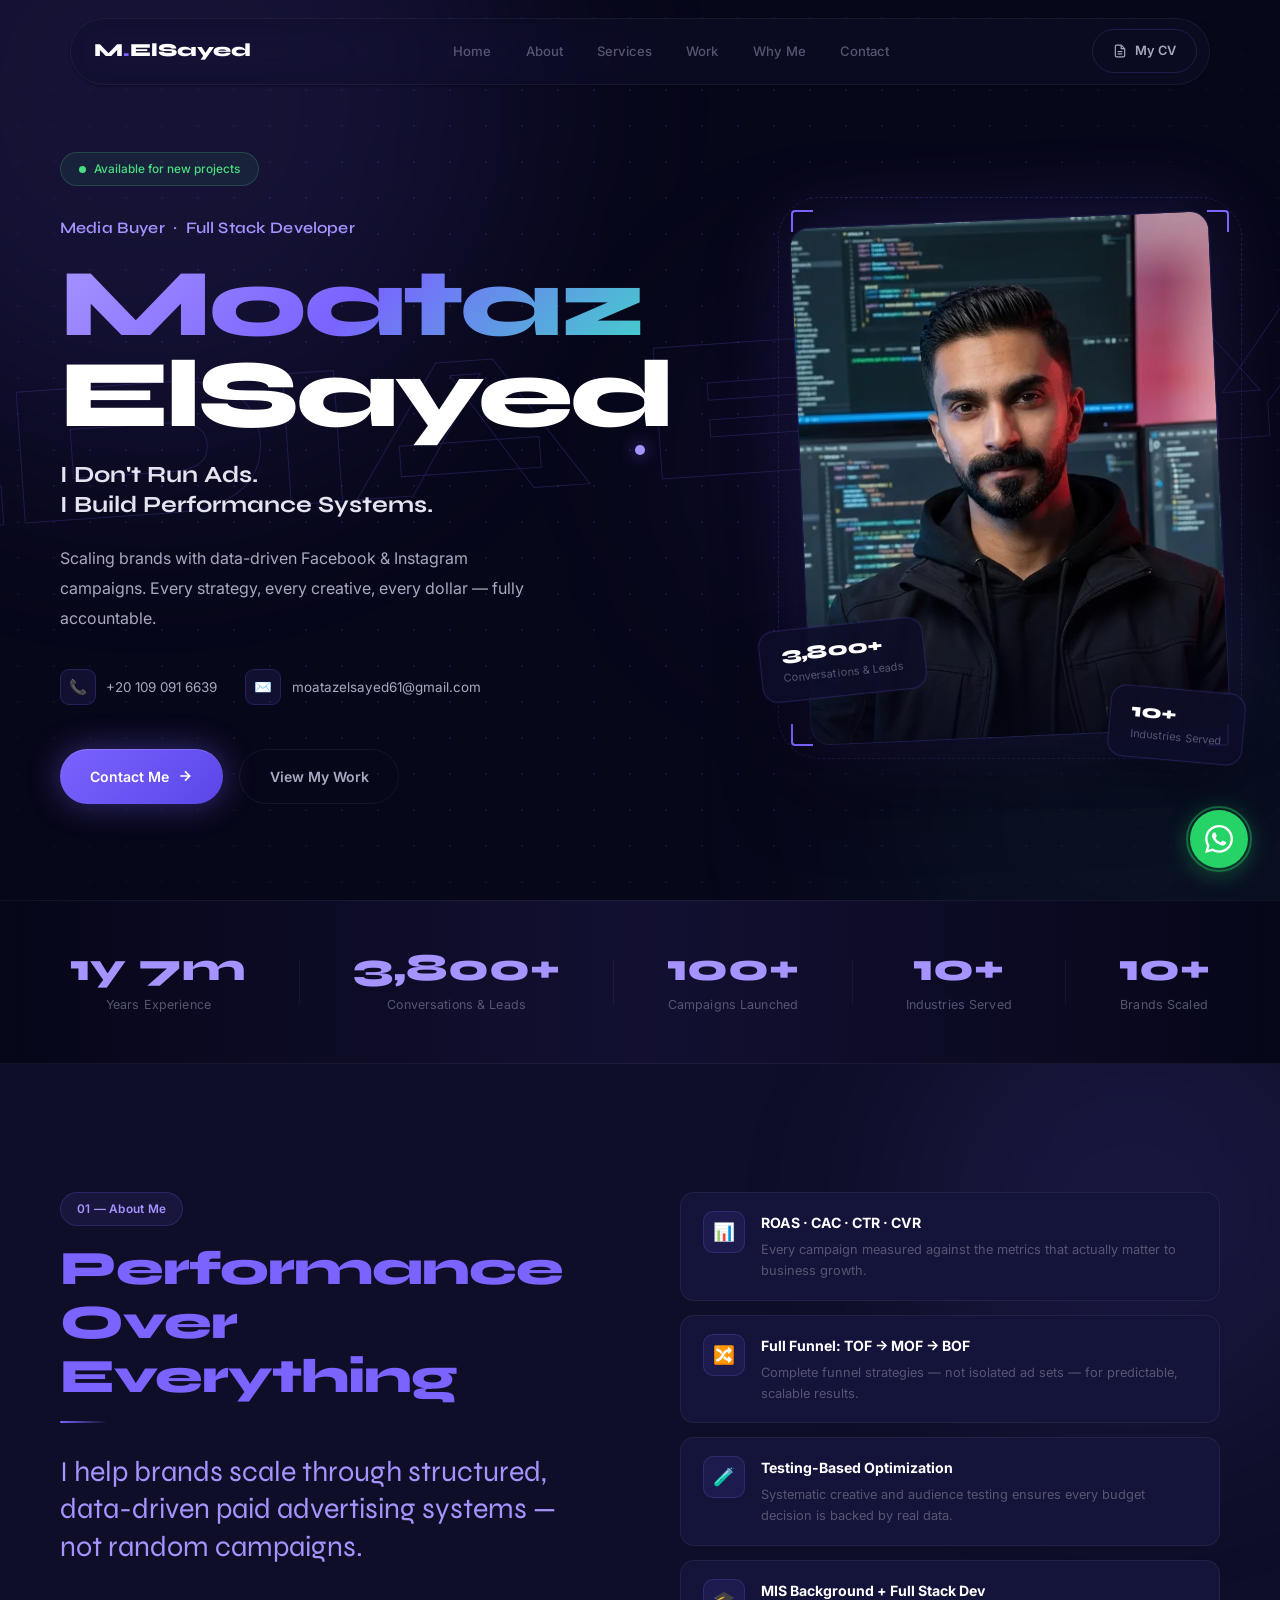
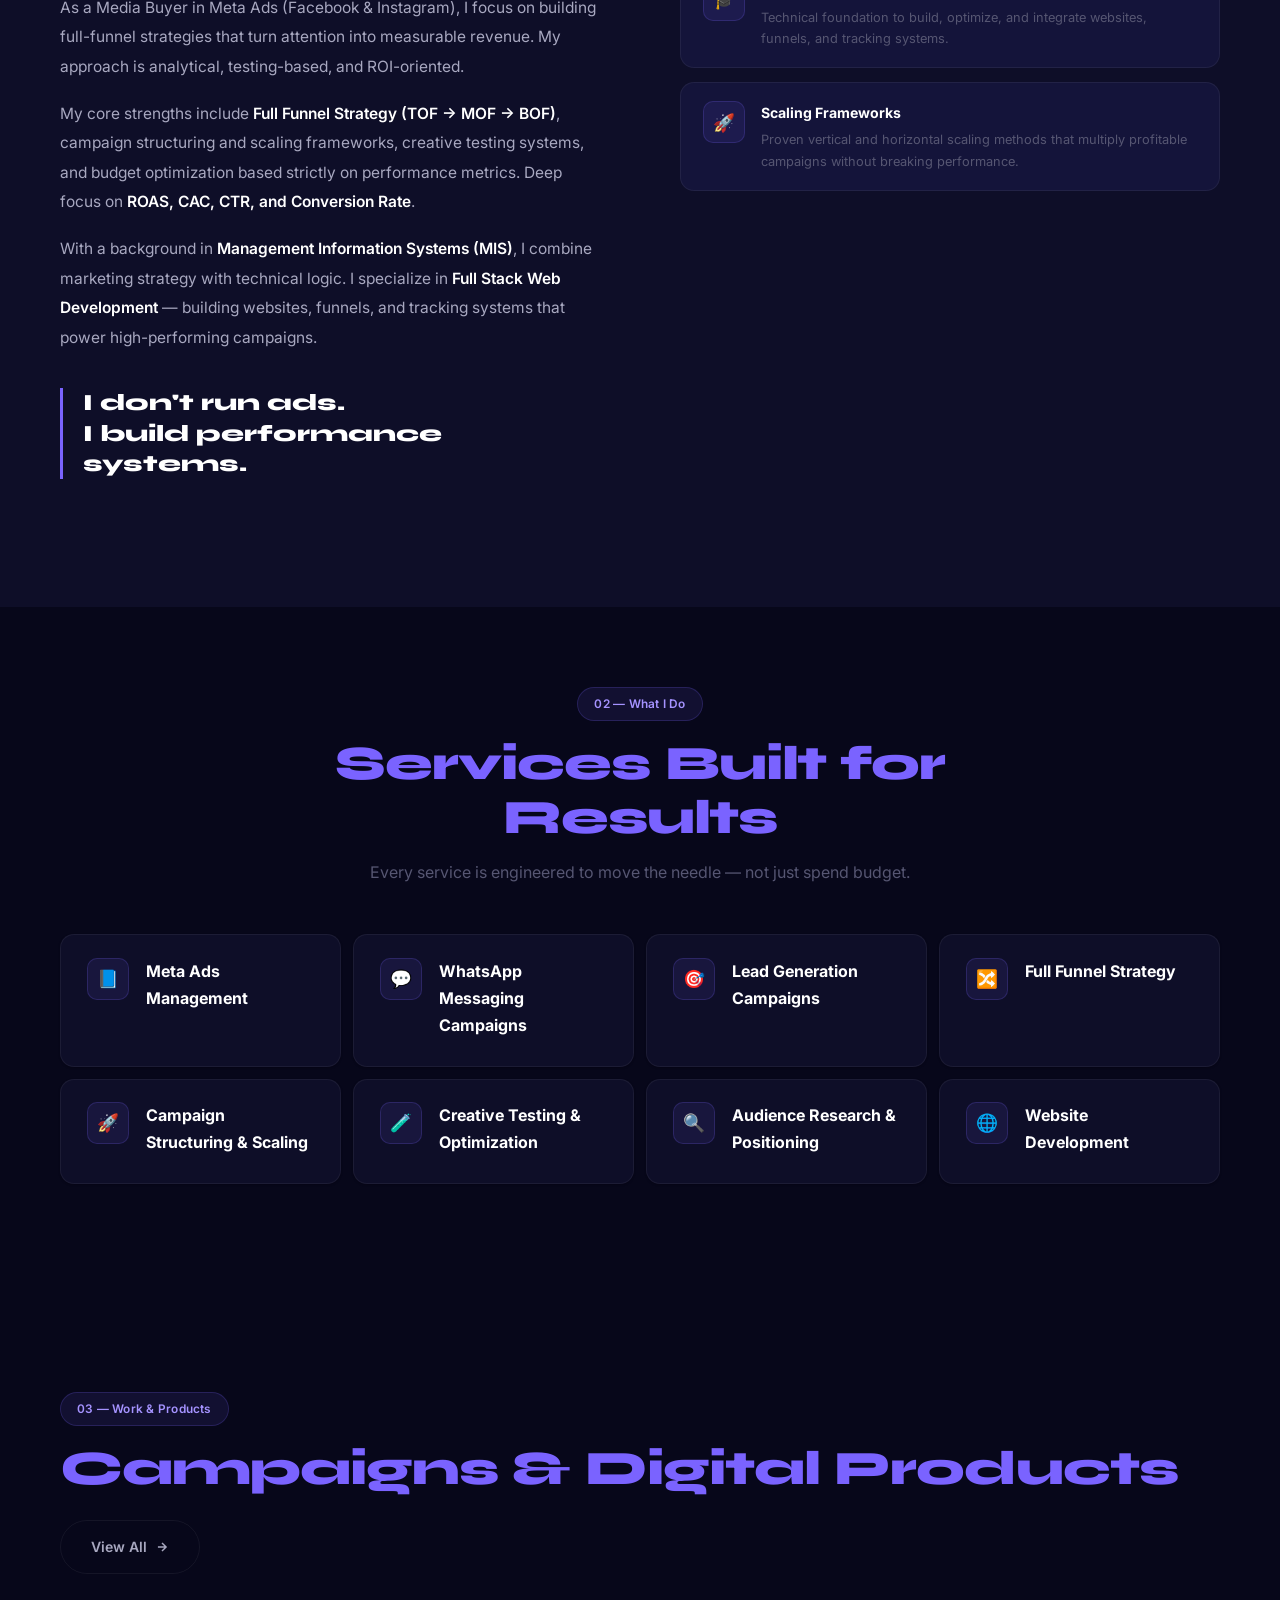
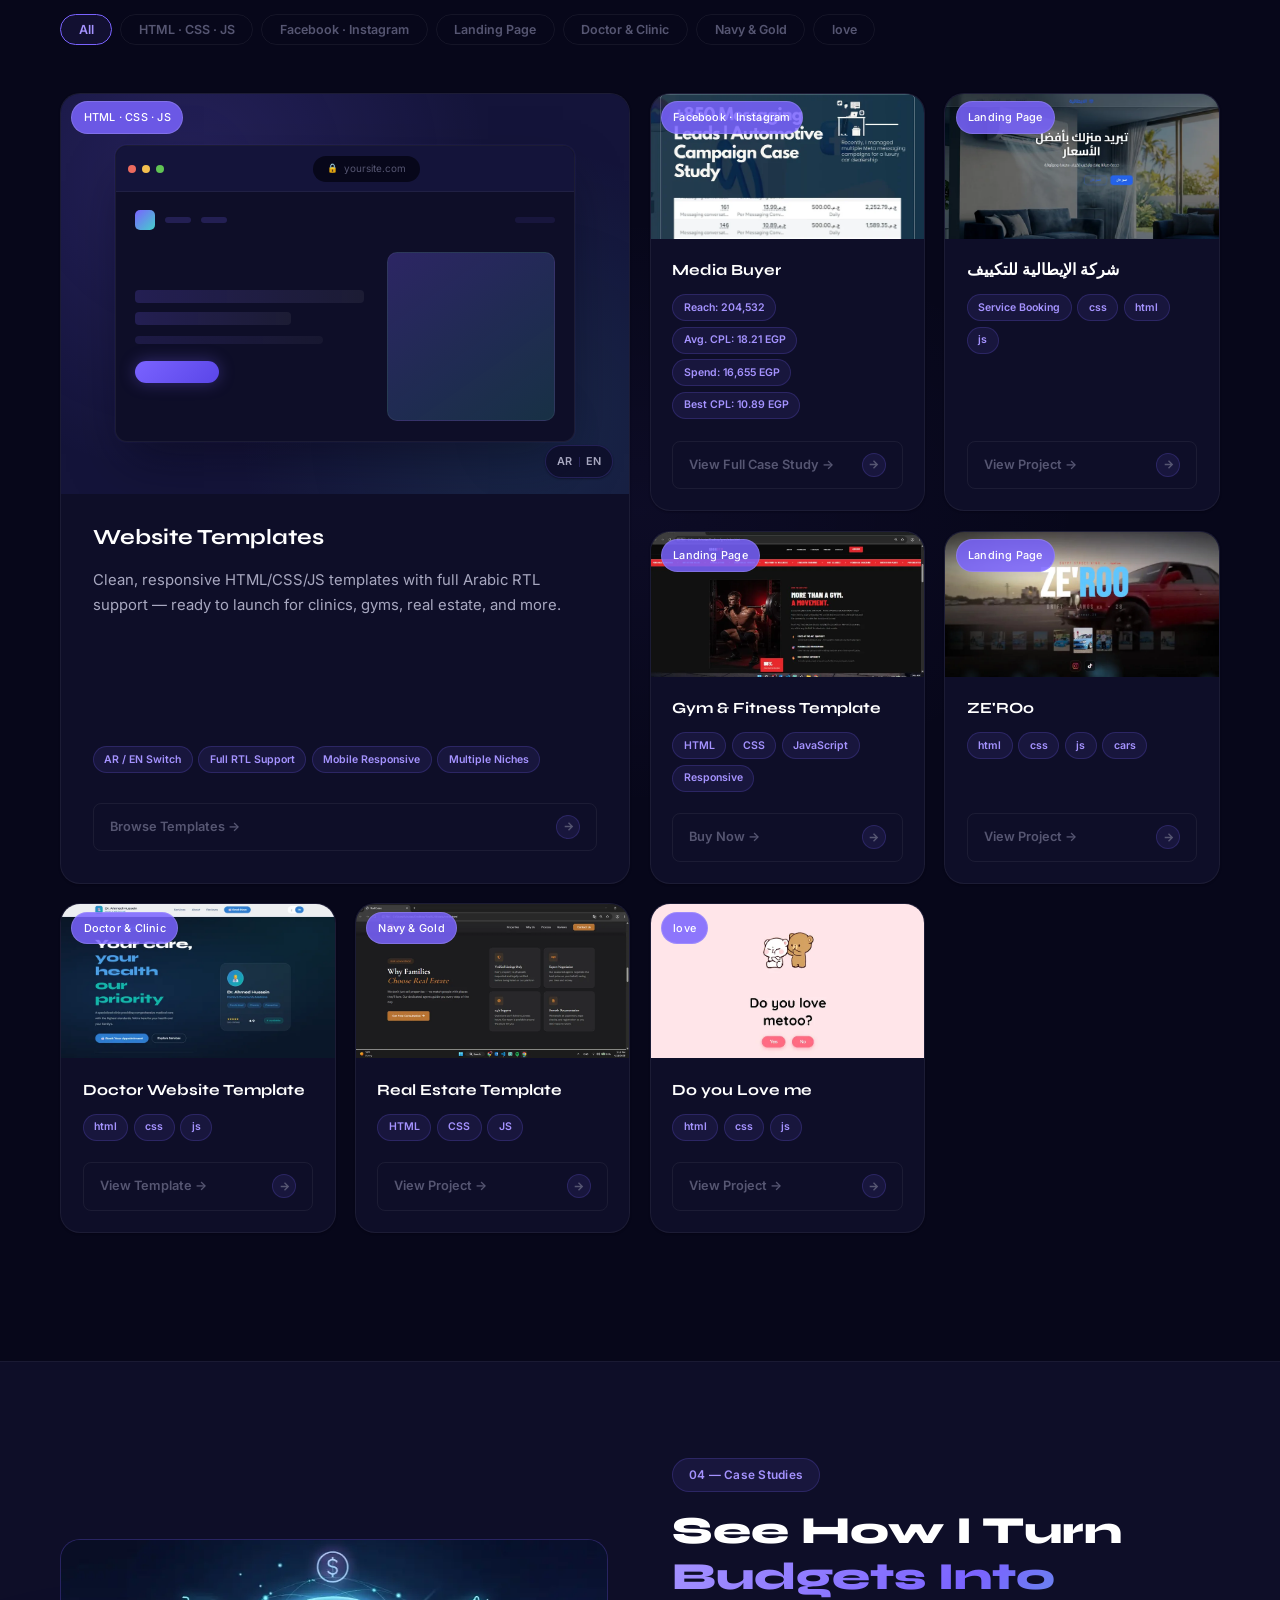
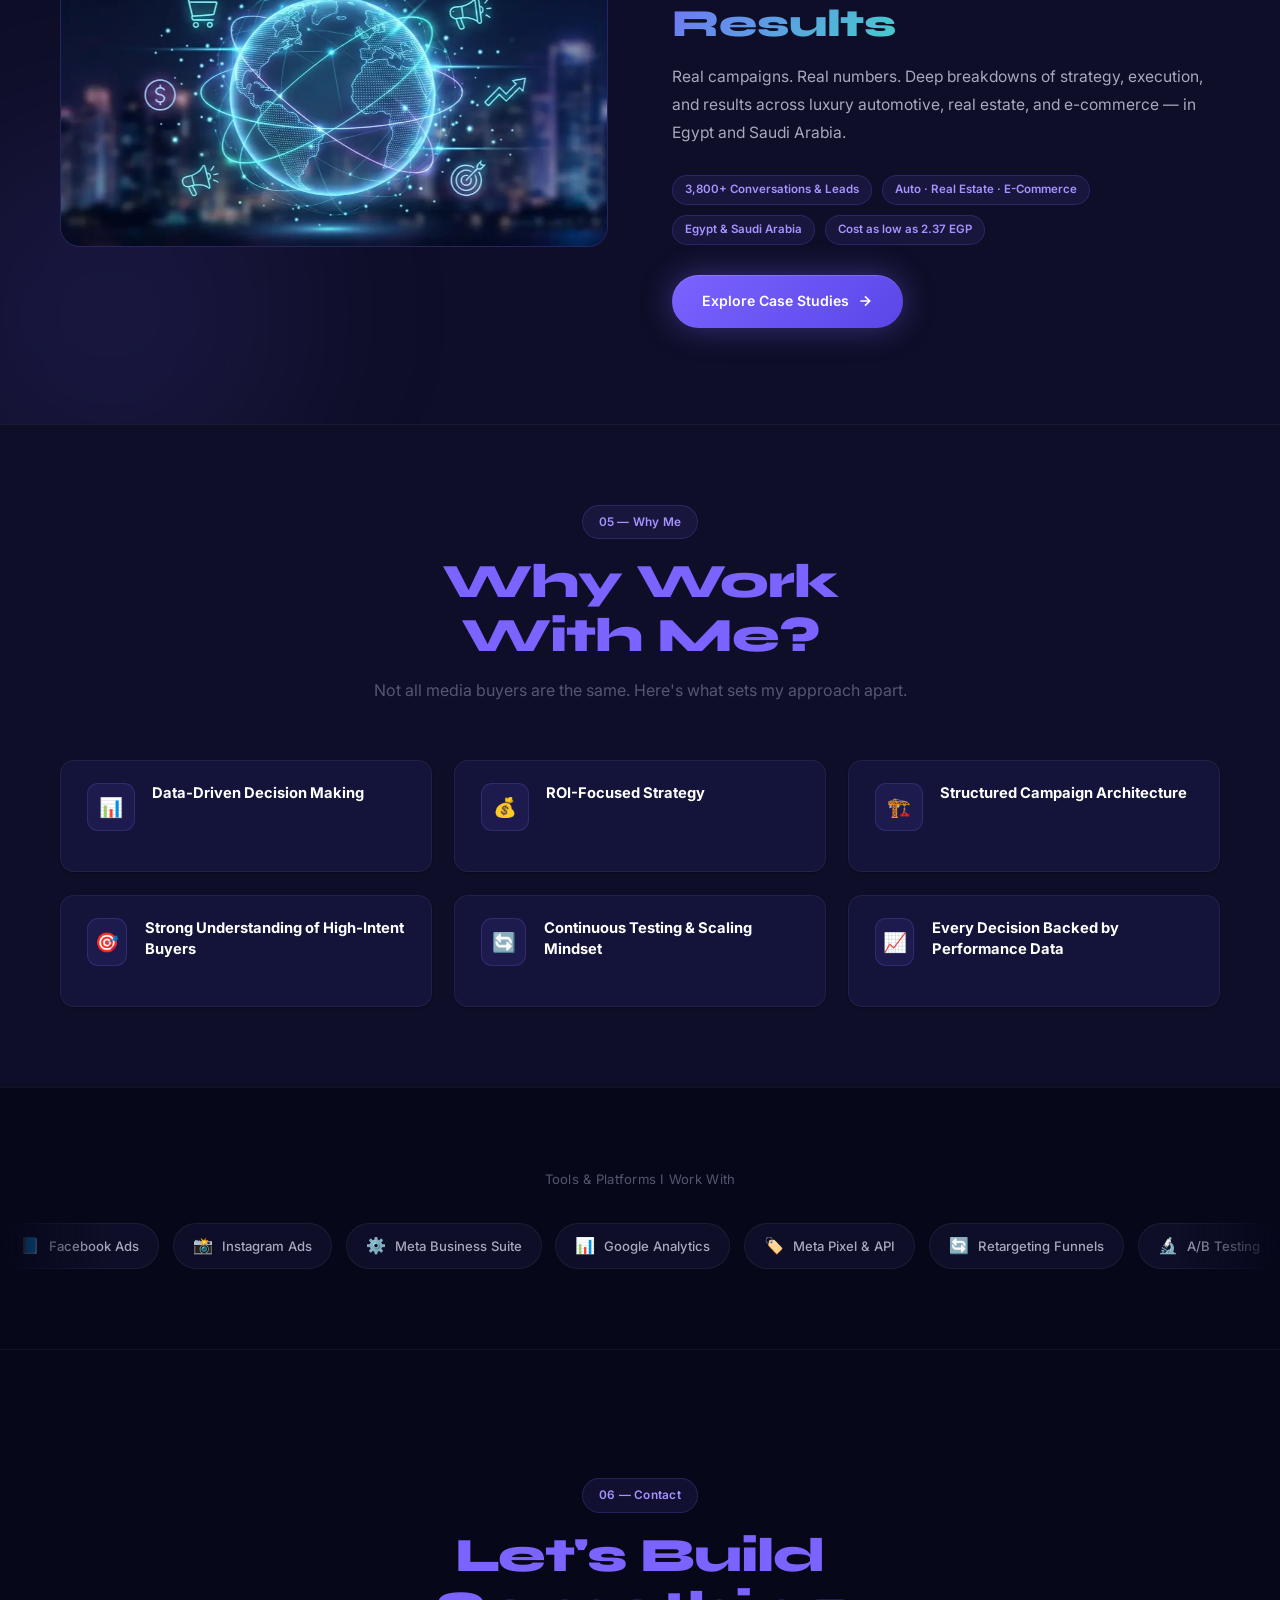
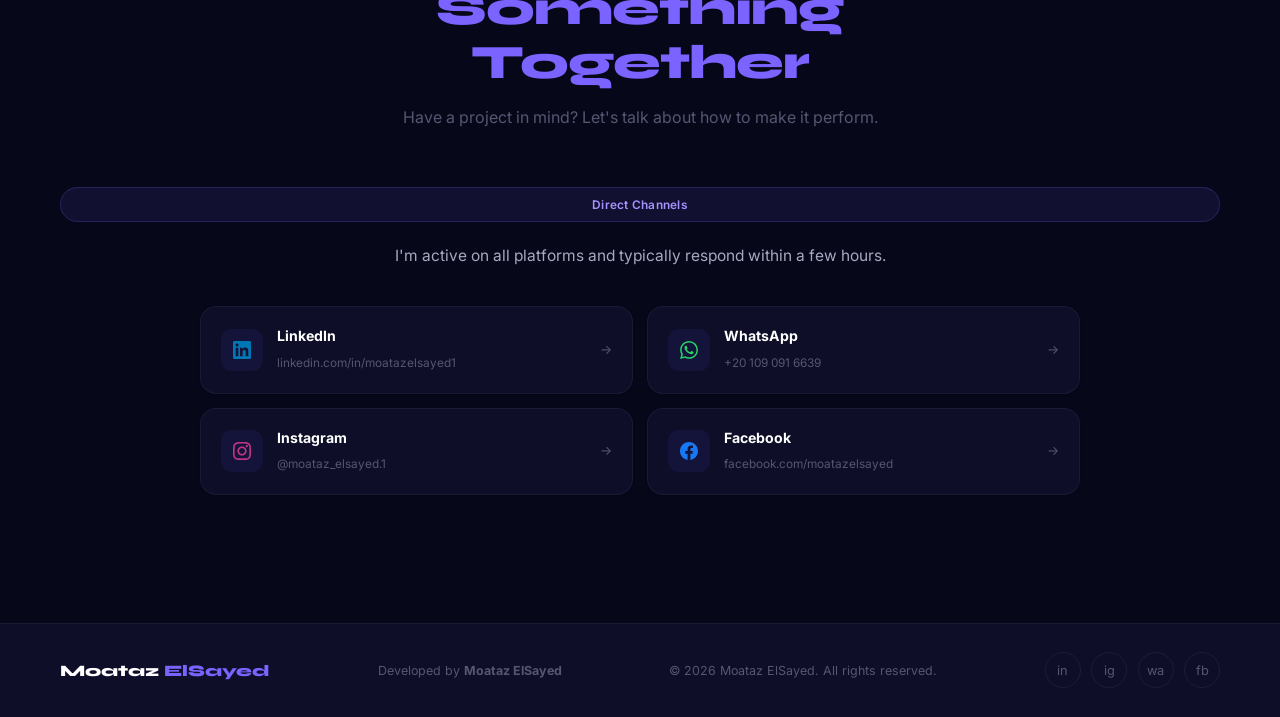
==== commit c1c1e6c6: "Add files via upload" ====
--- a/index.html
+++ b/index.html
@@ -255,7 +255,7 @@
             <div class="hero-stat-lbl">Conversations &amp; Leads</div>
           </div>
           <div class="hero-float-badge hfb-2">
-            <div class="hero-stat-num">3+</div>
+            <div class="hero-stat-num">10+</div>
             <div class="hero-stat-lbl">Industries Served</div>
           </div>
         </div>
@@ -281,17 +281,17 @@
         </div>
         <div class="stat-divider"></div>
         <div class="stat-item">
-          <div class="s-num">20+</div>
+          <div class="s-num">100+</div>
           <div class="s-lbl">Campaigns Launched</div>
         </div>
         <div class="stat-divider"></div>
         <div class="stat-item">
-          <div class="s-num">3+</div>
+          <div class="s-num">10+</div>
           <div class="s-lbl">Industries Served</div>
         </div>
         <div class="stat-divider"></div>
         <div class="stat-item">
-          <div class="s-num">3+</div>
+          <div class="s-num">10+</div>
           <div class="s-lbl">Brands Scaled</div>
         </div>
       </div>
--- a/Style.css
+++ b/Style.css
@@ -757,7 +757,6 @@
 .hero-float-badge {
   position: absolute;
   background: rgba(14, 14, 40, .9);
-  backdrop-filter: blur(20px);
   border: 1px solid var(--border);
   border-radius: 16px;
   padding: .85rem 1.3rem;
@@ -1563,7 +1562,6 @@
   padding: .38rem .7rem;
   border-radius: 100px;
   background: rgba(14, 14, 40, .85);
-  backdrop-filter: blur(10px);
   border: 1px solid var(--border);
   font-size: .68rem;
   font-weight: 600;
@@ -1584,7 +1582,6 @@
   left: .65rem;
   z-index: 1;
   background: rgba(122, 99, 255, .85);
-  backdrop-filter: blur(12px);
   color: #fff;
   font-size: .68rem;
   font-weight: 500;
@@ -2195,9 +2192,8 @@
     text-align: center;
   }
 
-  .hero-stat-bar {
-    gap: 1rem;
-    padding: .75rem 1.4rem;
+  .hero-float-badge {
+    padding: .65rem 1rem;
   }
 
   .hero-stat-num {
@@ -2206,6 +2202,18 @@
 
   .hero-stat-lbl {
     font-size: .62rem;
+  }
+
+  /* Continuous decorative motion is nice-to-have screen-filling
+     polish on a big desktop viewport, but it's pure ongoing
+     compositing cost on a phone's GPU for very little payoff at
+     this size — so it's switched off here rather than tuned down. */
+  .hero-photo-ring,
+  .hfb-1,
+  .hfb-2,
+  .hero-photo-col,
+  .blob {
+    animation: none;
   }
 
   .pj-card:nth-child(1) {
@@ -2223,6 +2231,10 @@
 }
 
 @media (max-width: 768px) {
+  .cs-nav-cv {
+    display: none;
+  }
+
   .nav-indicator {
     display: none;
   }
@@ -2235,7 +2247,6 @@
     right: 0;
     bottom: 0;
     background: var(--bg);
-    backdrop-filter: blur(20px);
     flex-direction: column;
     align-items: center;
     justify-content: center;
@@ -2394,9 +2405,8 @@
     width: 91%;
   }
 
-  .hero-stat-bar {
-    gap: .7rem;
-    padding: .65rem 1.1rem;
+  .hero-float-badge {
+    padding: .55rem .85rem;
   }
 
   .hero-stat-num {
@@ -2890,18 +2900,6 @@
   transform: translateY(-2px);
 }
 
-body.case-studies-page nav {
-  position: fixed;
-  top: 0;
-  left: 0;
-  right: 0;
-  z-index: 200;
-  padding: 1.1rem 0;
-  background: rgba(10, 10, 24, .85);
-  backdrop-filter: blur(20px);
-  border-bottom: 1px solid var(--border-card);
-}
-
 body.case-studies-page .blob-1 {
   width: 500px;
   height: 500px;
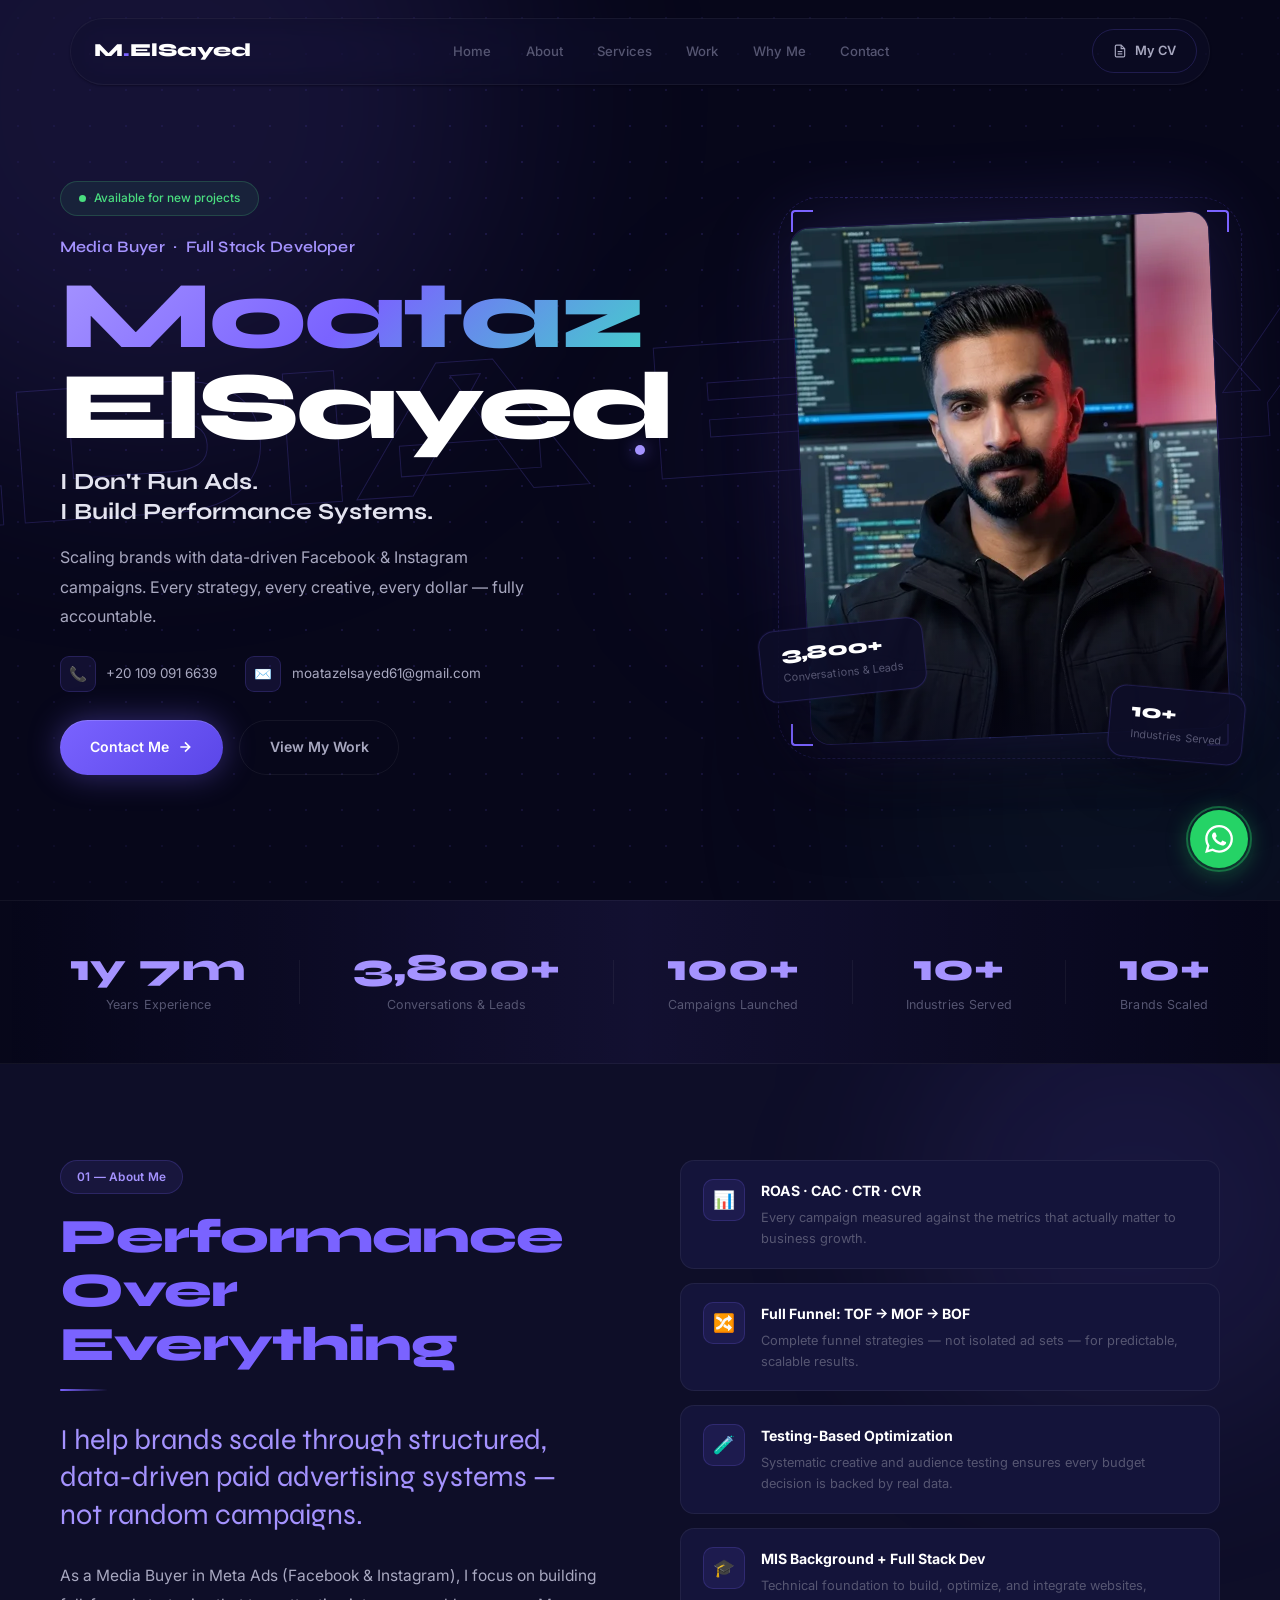
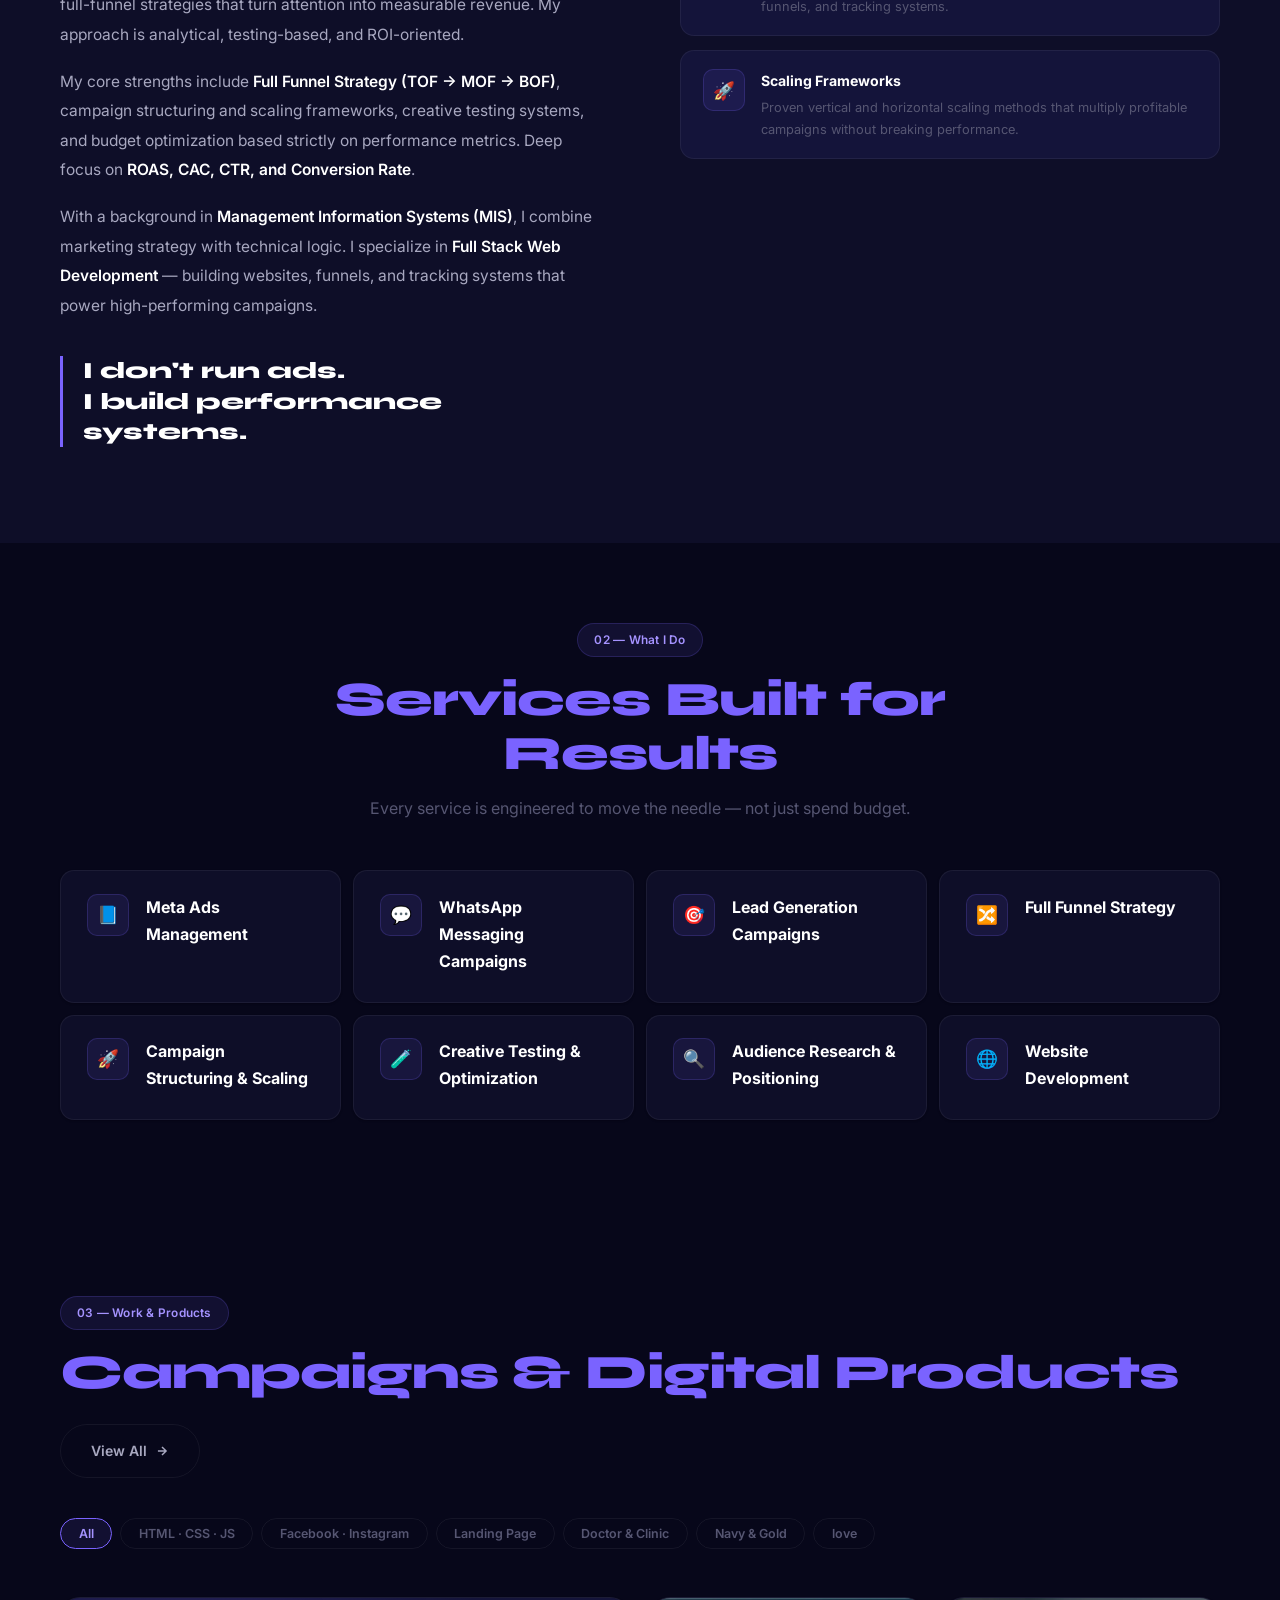
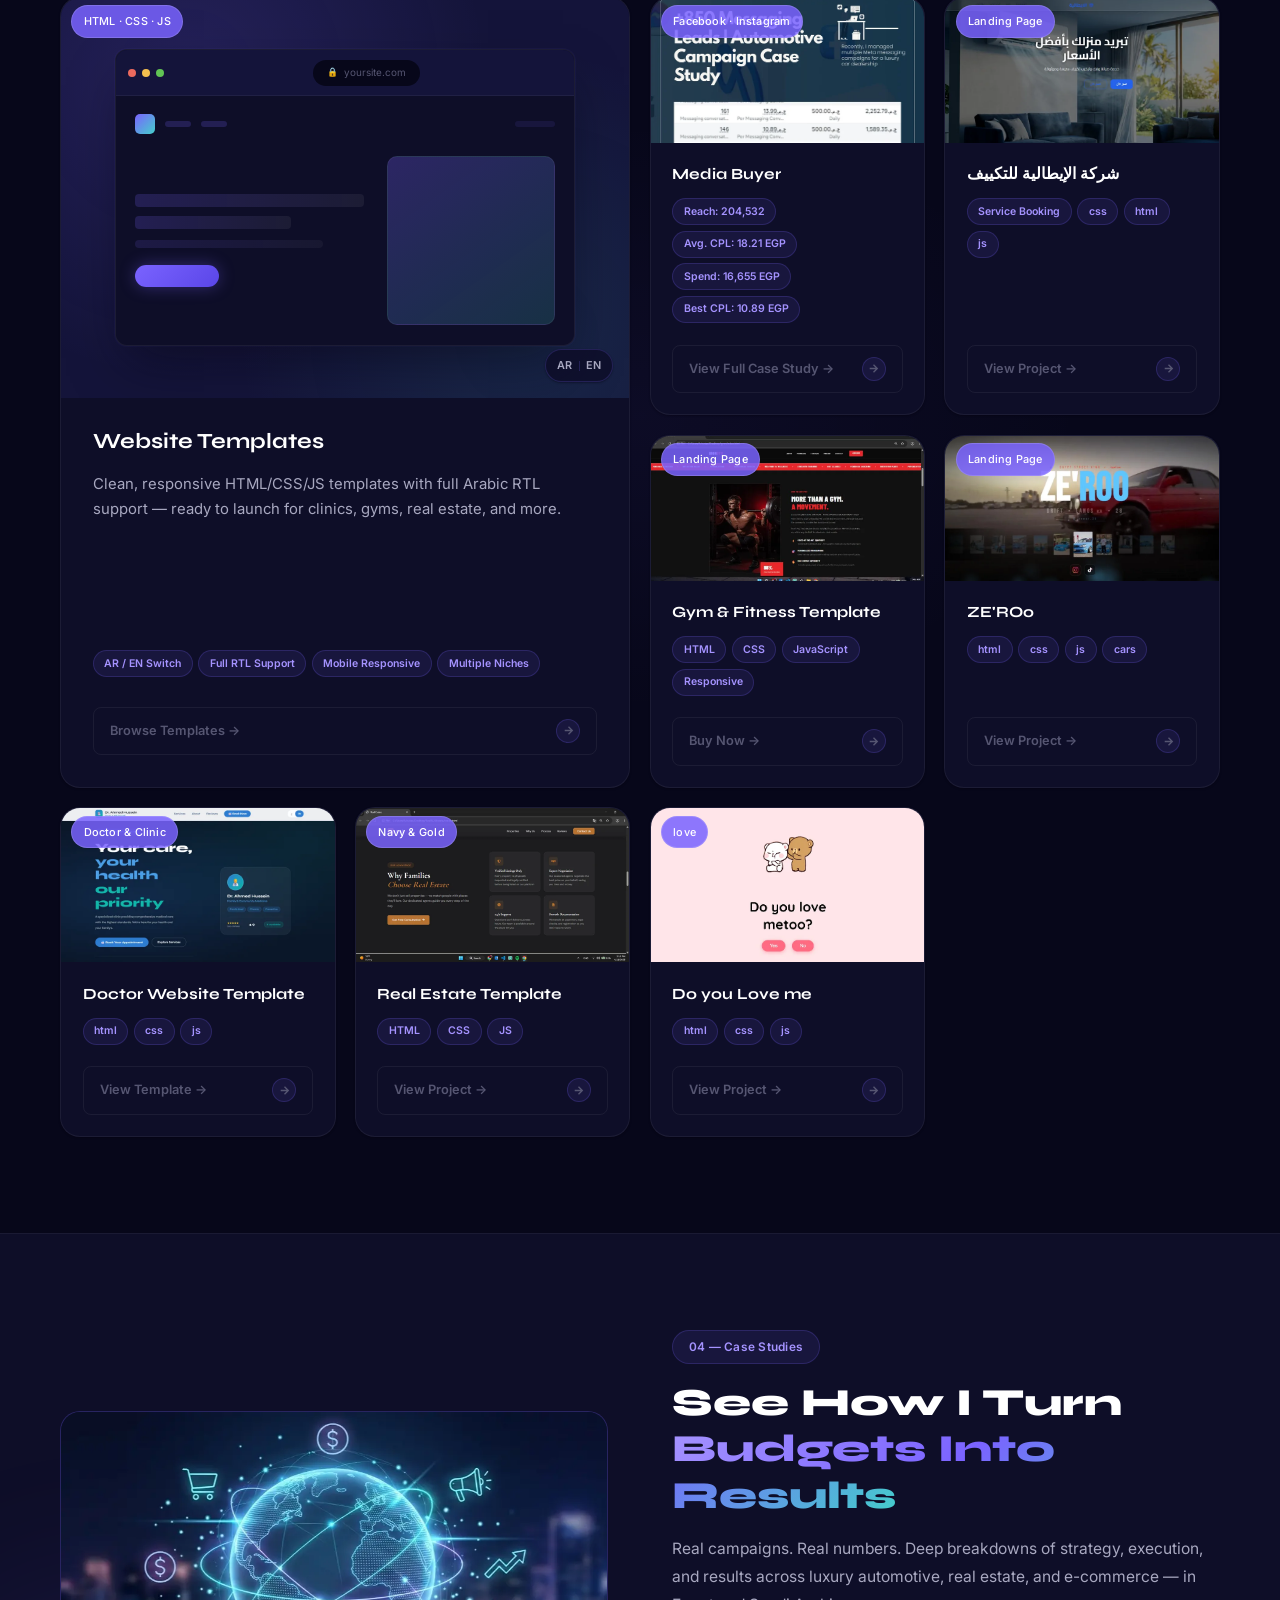
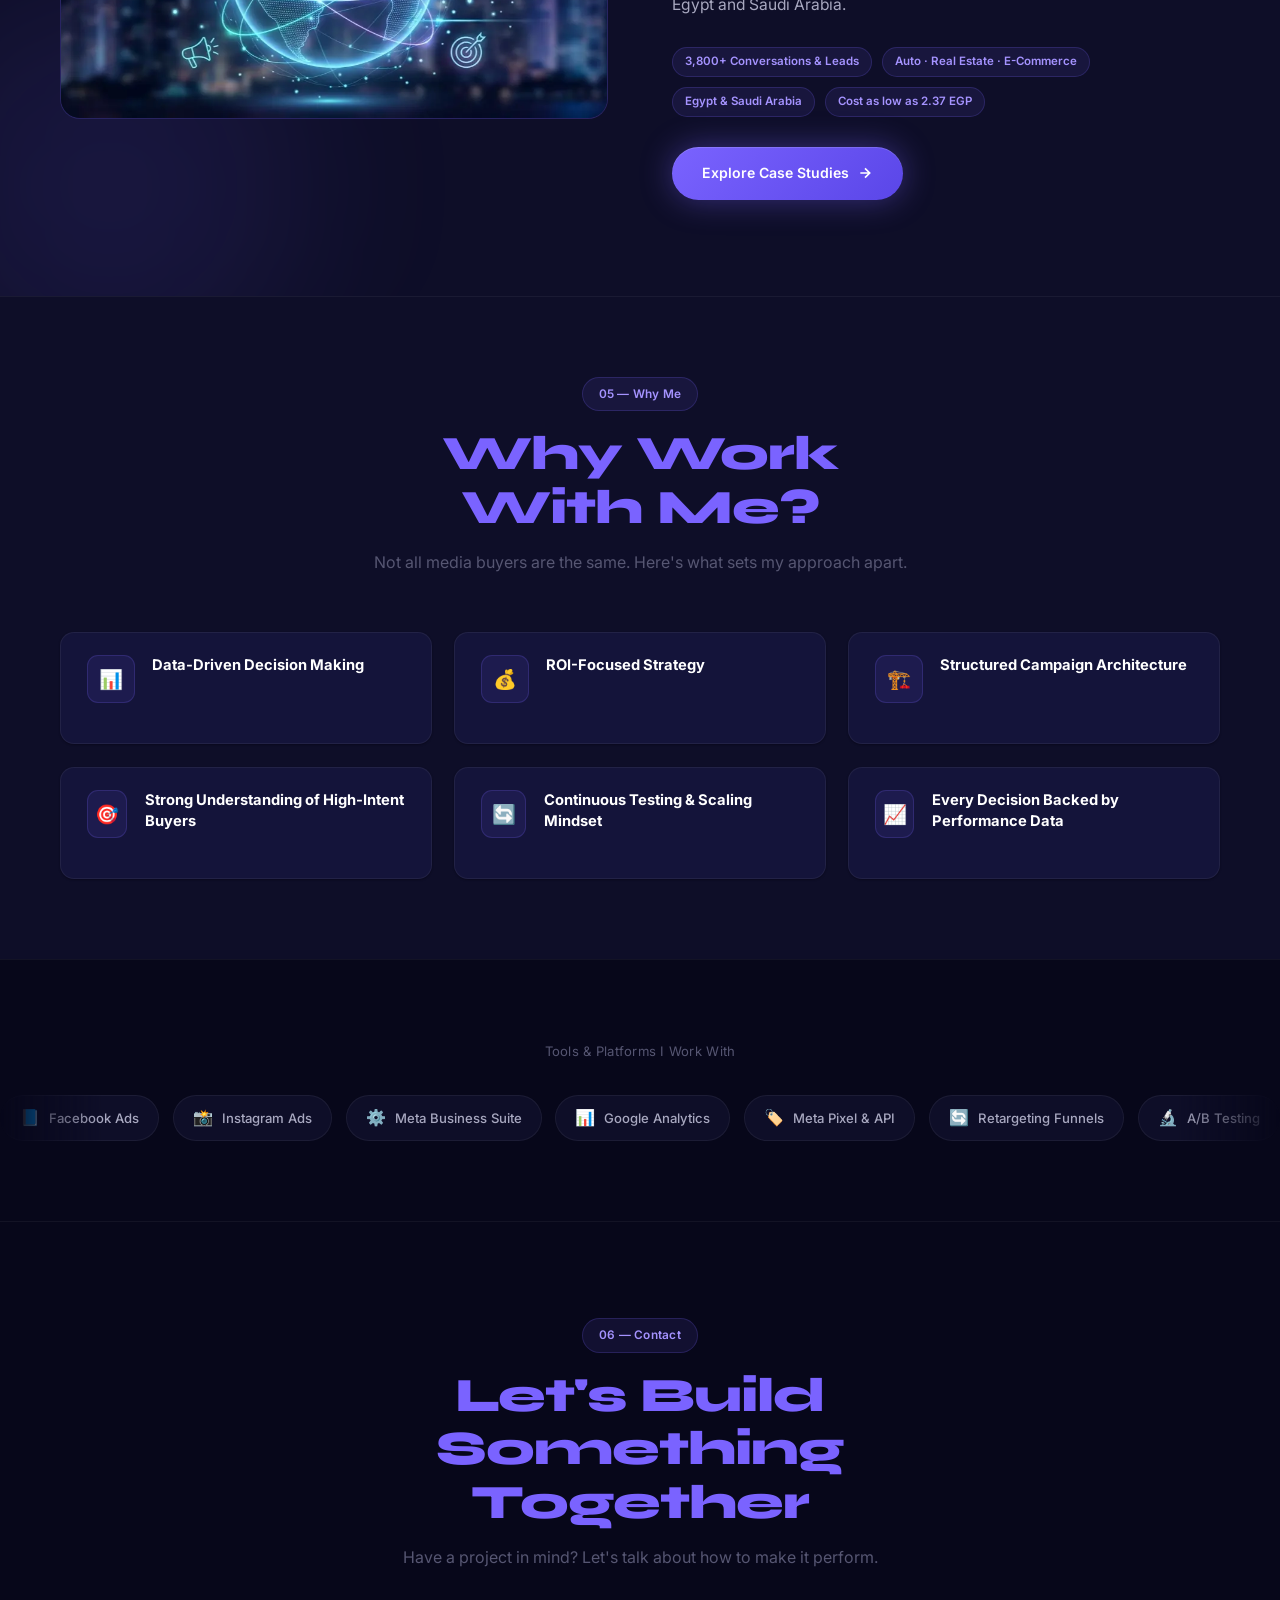
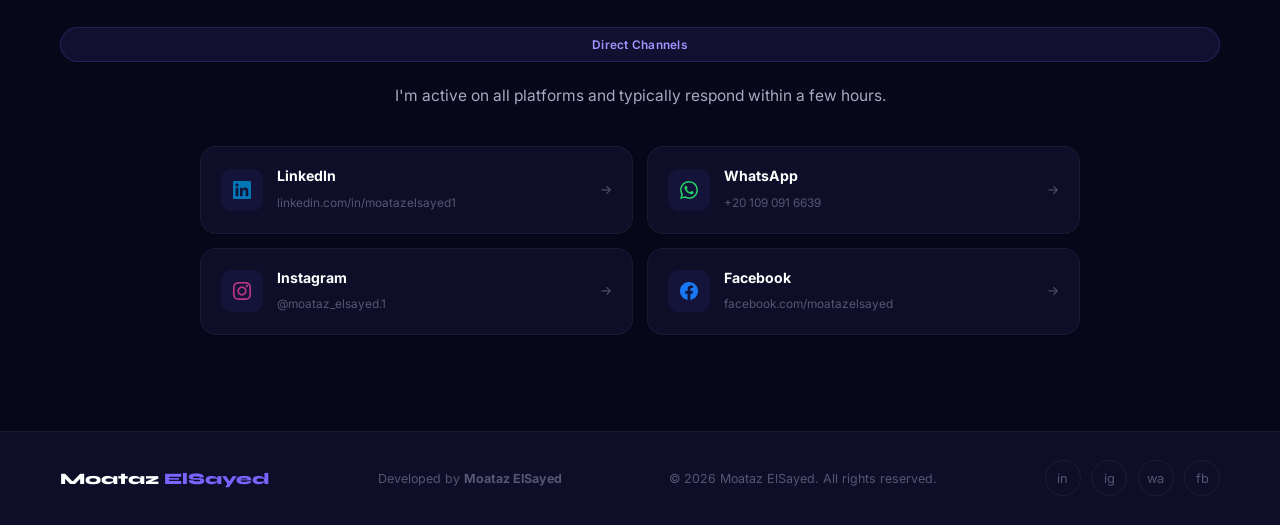
==== commit b9811bc8: "Add files via upload" ====
--- a/index.html
+++ b/index.html
@@ -193,8 +193,6 @@
           </svg>
           My CV
         </a>
-        <button class="hamburger" id="hamburger"
-          aria-label="Toggle menu"><span></span><span></span><span></span></button>
       </div>
     </div>
   </nav>
--- a/Style.css
+++ b/Style.css
@@ -449,26 +449,6 @@
   background: var(--purple-dim);
 }
 
-.hamburger {
-  display: none;
-  flex-direction: column;
-  gap: 5px;
-  cursor: pointer;
-  padding: 9px;
-  background: none;
-  border: none;
-  appearance: none;
-}
-
-.hamburger span {
-  display: block;
-  width: 22px;
-  height: 1.5px;
-  background: var(--gray-2);
-  border-radius: 1px;
-  transition: var(--t);
-}
-
 /* ================================================================
    HERO
    ================================================================ */
@@ -565,7 +545,7 @@
   border: 1px solid rgba(74, 222, 128, .2);
   padding: .38rem 1.1rem;
   border-radius: 100px;
-  margin-bottom: 1.75rem;
+  margin-bottom: 1.1rem;
 }
 
 .availability::before {
@@ -595,7 +575,7 @@
   font-weight: 600;
   color: var(--purple-light);
   letter-spacing: .01em;
-  margin-bottom: 1rem;
+  margin-bottom: .6rem;
 }
 
 .hero-name {
@@ -606,7 +586,7 @@
   font-weight: 800;
   line-height: .95;
   letter-spacing: -.03em;
-  margin-bottom: 1.25rem;
+  margin-bottom: .9rem;
 }
 
 .hero-tagline {
@@ -615,7 +595,7 @@
   font-weight: 700;
   line-height: 1.3;
   color: var(--gray-1);
-  margin-bottom: 1.5rem;
+  margin-bottom: 1rem;
 }
 
 .hero-desc {
@@ -623,14 +603,14 @@
   color: var(--gray-2);
   max-width: 480px;
   line-height: 1.85;
-  margin-bottom: 2.25rem;
+  margin-bottom: 1.5rem;
 }
 
 .hero-contact-row {
   display: flex;
   flex-wrap: wrap;
   gap: 1.75rem;
-  margin-bottom: 2.75rem;
+  margin-bottom: 1.75rem;
 }
 
 .contact-chip {
@@ -908,7 +888,7 @@
    ABOUT
    ================================================================ */
 #about {
-  padding: 8rem 0;
+  padding: 6rem 0;
   background: var(--bg-card);
   position: relative;
   overflow: hidden;
@@ -1199,7 +1179,7 @@
    ★ MY WORK — MASONRY BENTO GRID
    ================================================================ */
 #case-studies {
-  padding: 8rem 0;
+  padding: 6rem 0;
   background: var(--bg);
   position: relative;
   overflow: hidden;
@@ -1913,7 +1893,7 @@
    CONTACT
    ================================================================ */
 #contact {
-  padding: 8rem 0;
+  padding: 6rem 0;
 }
 
 .contact-info-text {
@@ -2216,6 +2196,31 @@
     animation: none;
   }
 
+  /* filter:blur() is one of the most expensive things to animate on
+     a phone GPU — drop it from the reveal transitions (opacity +
+     transform alone still read fine) and shrink the blob glows,
+     which otherwise stay large, blurred, and always-rendered. The
+     nav's backdrop-filter is also a well-known scroll-jank source
+     on mobile Safari when combined with position:fixed. */
+  .reveal {
+    filter: none;
+    transition: opacity .8s var(--ease-calm), transform .8s var(--ease-calm);
+  }
+
+  .split-word {
+    filter: none;
+    transition: opacity .6s var(--ease-calm), transform .6s var(--ease-calm);
+  }
+
+  .blob {
+    filter: blur(40px);
+  }
+
+  body > nav .nav-inner::before {
+    backdrop-filter: none;
+    background: rgba(14, 14, 40, .92);
+  }
+
   .pj-card:nth-child(1) {
     grid-column: 1/-1;
   }
@@ -2239,88 +2244,36 @@
     display: none;
   }
 
+  .nav-inner {
+    flex-wrap: wrap;
+    row-gap: .6rem;
+  }
+
   .nav-links {
-    display: flex;
-    position: fixed;
-    top: 0;
-    left: 0;
-    right: 0;
-    bottom: 0;
-    background: var(--bg);
-    flex-direction: column;
-    align-items: center;
-    justify-content: center;
-    gap: 1.5rem;
-    z-index: 150;
-    opacity: 0;
-    visibility: hidden;
-    pointer-events: none;
-    transition: opacity .45s var(--ease-calm), visibility 0s linear .45s;
-  }
-
-  .nav-links.open {
-    opacity: 1;
-    visibility: visible;
-    pointer-events: auto;
-    transition: opacity .45s var(--ease-calm), visibility 0s linear 0s;
+    order: 3;
+    width: 100%;
+    flex-wrap: nowrap;
+    justify-content: flex-start;
+    overflow-x: auto;
+    gap: .25rem;
+    -ms-overflow-style: none;
+    scrollbar-width: none;
+    padding-top: .5rem;
+    border-top: 1px solid var(--border-subtle);
+  }
+
+  .nav-links::-webkit-scrollbar {
+    display: none;
   }
 
   .nav-links li {
-    opacity: 0;
-    transform: translateY(18px);
-    transition: opacity .5s var(--ease-calm), transform .5s var(--ease-calm);
-  }
-
-  .nav-links.open li {
-    opacity: 1;
-    transform: none;
-  }
-
-  .nav-links.open li:nth-child(1) {
-    transition-delay: .08s;
-  }
-
-  .nav-links.open li:nth-child(2) {
-    transition-delay: .14s;
-  }
-
-  .nav-links.open li:nth-child(3) {
-    transition-delay: .2s;
-  }
-
-  .nav-links.open li:nth-child(4) {
-    transition-delay: .26s;
-  }
-
-  .nav-links.open li:nth-child(5) {
-    transition-delay: .32s;
-  }
-
-  .nav-links.open li:nth-child(6) {
-    transition-delay: .38s;
+    flex-shrink: 0;
   }
 
   .nav-links a {
-    font-family: var(--font-h);
-    font-size: 1.8rem;
-    font-weight: 700;
-  }
-
-  .hamburger {
-    display: flex;
-    z-index: 160;
-  }
-
-  .hamburger.active span:nth-child(1) {
-    transform: translateY(6.5px) rotate(45deg);
-  }
-
-  .hamburger.active span:nth-child(2) {
-    opacity: 0;
-  }
-
-  .hamburger.active span:nth-child(3) {
-    transform: translateY(-6.5px) rotate(-45deg);
+    font-size: .85rem;
+    white-space: nowrap;
+    padding: .4rem .7rem;
   }
 
   .btn-cv {
